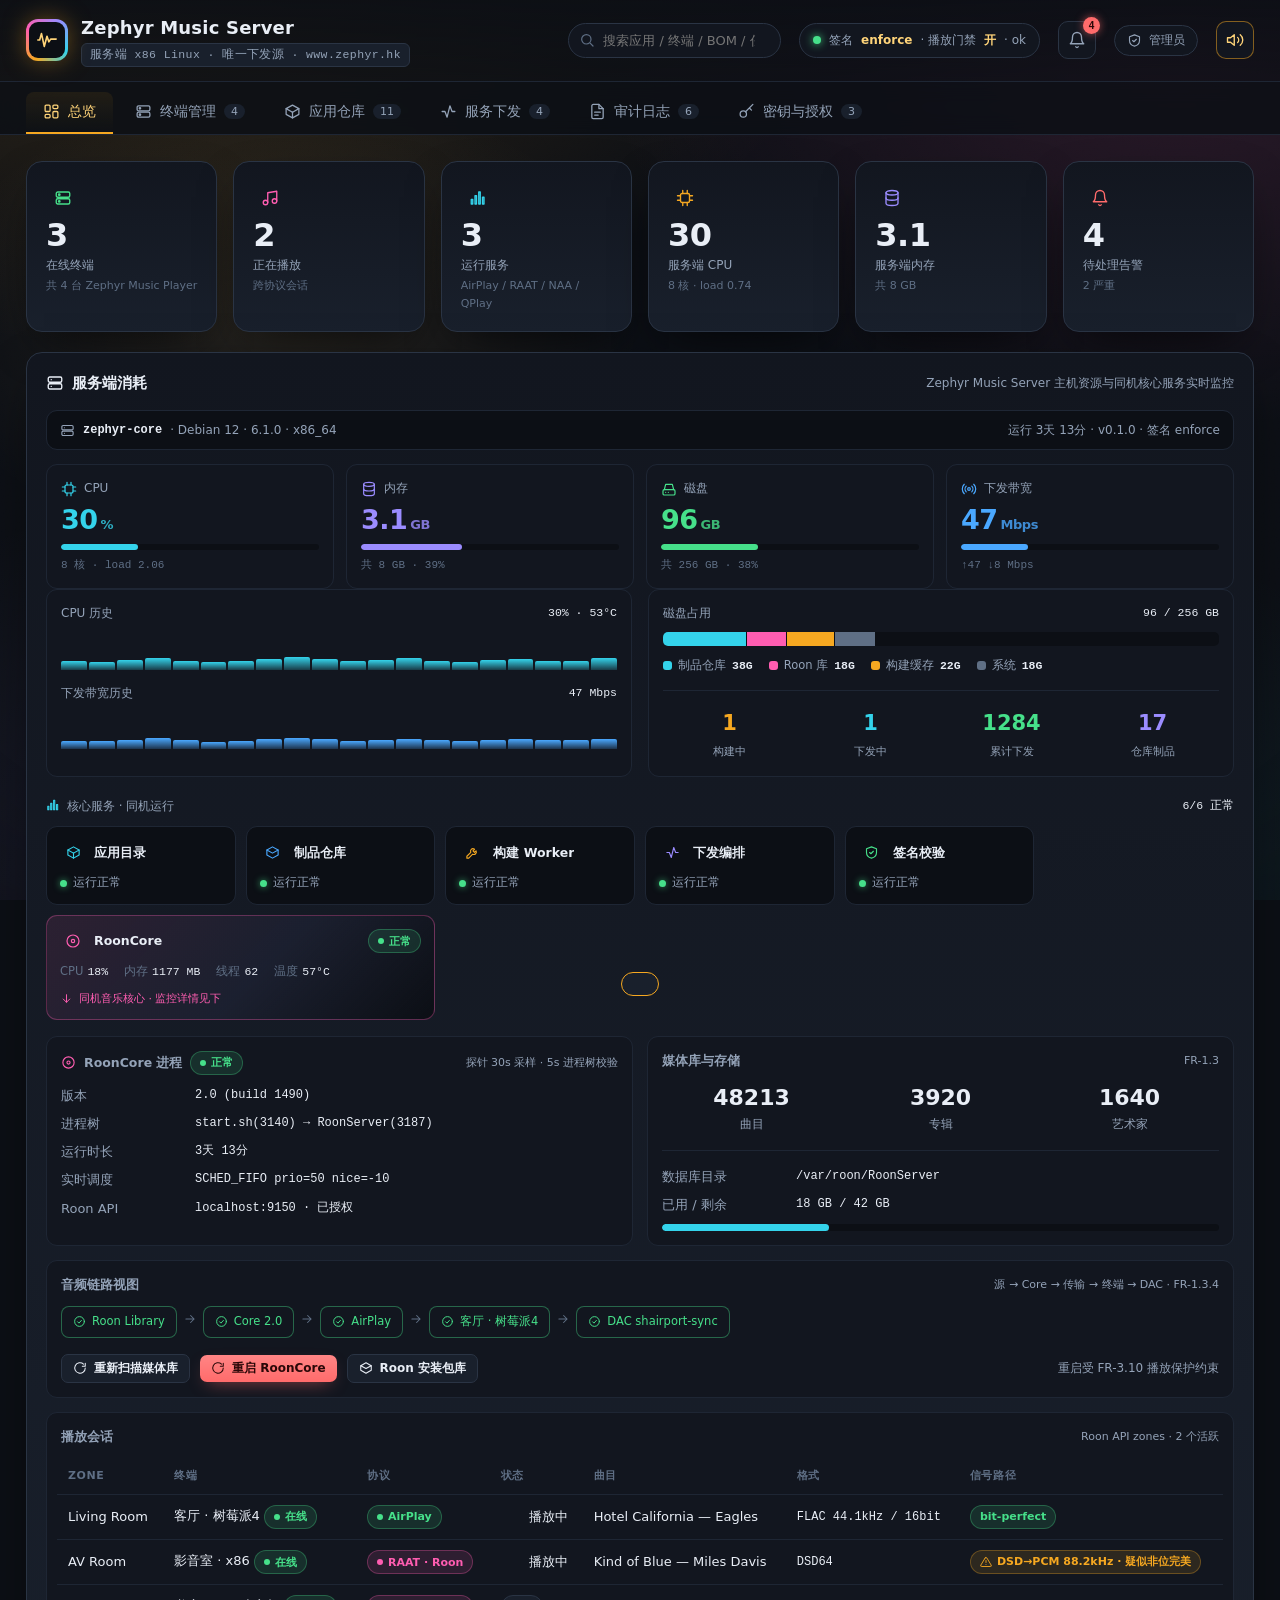
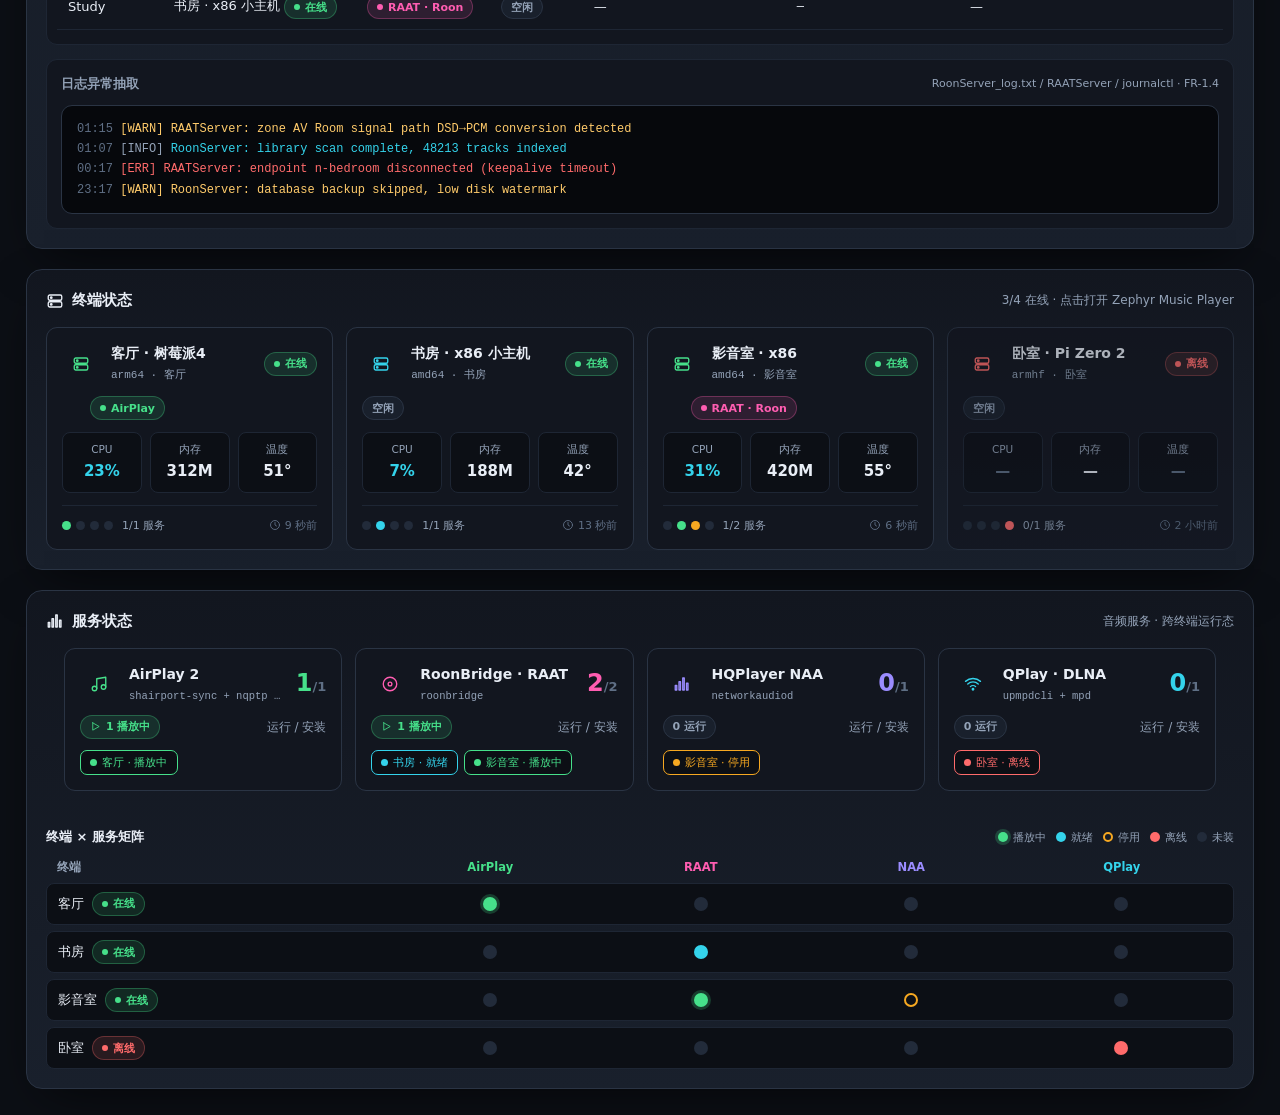
==== prototype/index.html @ 1b2f8d3a "Zephyr Music Server 0.2.0: single-source delivery platform for Hi-Fi fleets Pure-Go server (embedded" ====
<!DOCTYPE html>
<html lang="zh-CN">
<head>
<meta charset="utf-8">
<meta name="viewport" content="width=device-width, initial-scale=1">
<title>Zephyr Music Server · 家庭音乐服务器管控平台</title>
<style>
/* ============================ design system ============================ */
:root{
  --ink-900:#080a0e; --ink-800:#0c0f15; --ink-700:#12161f; --ink-600:#19202c;
  --ink-500:#222b3a; --line:#2a3444; --line-soft:#1e2634;
  --text:#e9eef6; --muted:#94a3b8; --faint:#5f6f85;
  --amber:#f6a821; --amber-soft:#ffcb6b; --gold:#ffd479;
  --cyan:#34d3eb; --blue:#4aa8ff; --green:#46e08a; --magenta:#ff5db1;
  --violet:#9b8cff; --red:#ff6b6b;
  --proto-raat:#ff5db1; --proto-naa:#9b8cff; --proto-airplay:#46e08a; --proto-qplay:#34d3eb;
  --ok:var(--green); --warn:var(--amber); --err:var(--red); --info:var(--cyan);
  --r-sm:7px; --r:11px; --r-lg:16px;
  --shadow:0 18px 50px -18px rgba(0,0,0,.7);
  --mono:"Cascadia Code","JetBrains Mono",Consolas,"SF Mono",monospace;
  --sans:"Segoe UI Variable","Segoe UI","Microsoft YaHei",system-ui,-apple-system,sans-serif;
}
*{box-sizing:border-box}
html,body{height:100%}
body{
  margin:0;background:var(--ink-800);color:var(--text);
  font-family:var(--sans);font-size:14px;line-height:1.55;
  -webkit-font-smoothing:antialiased;overflow-x:hidden;
}
/* ---- layered animated background ---- */
.bg{position:fixed;inset:0;z-index:-2;background:
  radial-gradient(1200px 700px at 12% -8%, rgba(246,168,33,.16), transparent 60%),
  radial-gradient(1000px 680px at 92% 4%, rgba(255,93,177,.13), transparent 58%),
  radial-gradient(1100px 800px at 70% 108%, rgba(52,211,235,.12), transparent 60%),
  radial-gradient(900px 700px at 20% 100%, rgba(155,140,255,.10), transparent 60%),
  var(--ink-800);}
.bg::after{content:"";position:absolute;inset:-20%;
  background:radial-gradient(600px 400px at 30% 40%, rgba(255,203,107,.10), transparent 60%);
  animation:drift 26s ease-in-out infinite alternate;}
@keyframes drift{0%{transform:translate3d(-4%,-2%,0) scale(1)}100%{transform:translate3d(6%,4%,0) scale(1.15)}}
.grain{position:fixed;inset:0;z-index:-1;pointer-events:none;opacity:.05;mix-blend-mode:overlay;
  background-image:url("data:image/svg+xml,%3Csvg xmlns='http://www.w3.org/2000/svg' width='140' height='140'%3E%3Cfilter id='n'%3E%3CfeTurbulence type='fractalNoise' baseFrequency='.85' numOctaves='2'/%3E%3C/filter%3E%3Crect width='100%25' height='100%25' filter='url(%23n)'/%3E%3C/svg%3E");}
.vignette{position:fixed;inset:0;z-index:-1;pointer-events:none;
  background:radial-gradient(120% 120% at 50% 40%, transparent 55%, rgba(0,0,0,.45));}

/* ---- scrollbars ---- */
*{scrollbar-width:thin;scrollbar-color:var(--ink-500) transparent}
::-webkit-scrollbar{width:10px;height:10px}
::-webkit-scrollbar-track{background:var(--ink-700)}
::-webkit-scrollbar-thumb{background:var(--ink-500);border-radius:8px;border:2px solid var(--ink-700)}
::-webkit-scrollbar-thumb:hover{background:var(--amber)}

/* ---- top bar ---- */
.topbar{position:sticky;top:0;z-index:30;display:flex;align-items:center;gap:18px;
  padding:14px 26px;background:linear-gradient(180deg,rgba(12,15,21,.92),rgba(12,15,21,.72));
  backdrop-filter:blur(14px);border-bottom:1px solid var(--line-soft);}
.brand{display:flex;align-items:center;gap:13px;min-width:0}
.mark{width:42px;height:42px;border-radius:12px;flex-shrink:0;display:grid;place-items:center;
  background:conic-gradient(from 210deg,var(--amber),var(--magenta),var(--violet),var(--cyan),var(--amber));
  box-shadow:0 0 26px -4px rgba(246,168,33,.55);position:relative}
.mark::before{content:"";position:absolute;inset:3px;border-radius:9px;background:var(--ink-800)}
.mark svg{position:relative;width:22px;height:22px;color:var(--gold)}
.brand h1{margin:0;font-size:18px;font-weight:700;letter-spacing:.2px;white-space:nowrap}
.brand .tag{margin:1px 0 0;font-size:11.5px;color:var(--muted);letter-spacing:.4px;white-space:nowrap}
.spectrum{display:flex;align-items:flex-end;gap:2.5px;height:30px;margin-left:4px}
.spectrum i{width:3px;border-radius:2px;background:linear-gradient(180deg,var(--gold),var(--amber));
  animation:eq 1.1s ease-in-out infinite;opacity:.85}
@keyframes eq{0%,100%{height:22%}50%{height:100%}}
.top-search{flex:1;max-width:420px;position:relative;margin-left:auto}
.top-search svg{position:absolute;left:11px;top:50%;transform:translateY(-50%);width:16px;height:16px;color:var(--faint)}
.top-search input{width:100%;padding:9px 12px 9px 34px;background:var(--ink-700);border:1px solid var(--line);
  border-radius:20px;color:var(--text);font-size:13px}
.top-search input:focus{outline:none;border-color:var(--amber);box-shadow:0 0 0 3px rgba(246,168,33,.12)}
.health{display:flex;align-items:center;gap:8px;font-size:12px;color:var(--muted);
  background:var(--ink-700);border:1px solid var(--line);padding:7px 13px;border-radius:20px;white-space:nowrap}
.health .dot{width:8px;height:8px;border-radius:50%;background:var(--green);box-shadow:0 0 9px var(--green);animation:pulse 2s infinite}
@keyframes pulse{0%,100%{opacity:1}50%{opacity:.35}}
.health b{color:var(--gold);font-weight:600}
.icon-btn{width:38px;height:38px;border-radius:10px;display:grid;place-items:center;cursor:pointer;
  background:var(--ink-700);border:1px solid var(--line);color:var(--muted);transition:.15s}
.icon-btn:hover{color:var(--gold);border-color:var(--amber);transform:translateY(-1px)}
.icon-btn svg{width:18px;height:18px}
.icon-btn.on{color:var(--gold);border-color:rgba(246,168,33,.5)}

/* ---- nav ---- */
.nav{position:sticky;top:71px;z-index:20;display:flex;gap:5px;padding:10px 26px 0;
  background:rgba(12,15,21,.82);backdrop-filter:blur(10px);border-bottom:1px solid var(--line-soft);overflow-x:auto}
.nav button{display:flex;align-items:center;gap:8px;background:none;border:none;color:var(--muted);
  padding:11px 17px;font-size:13.5px;font-family:inherit;cursor:pointer;border-bottom:2px solid transparent;
  white-space:nowrap;transition:.15s;border-radius:8px 8px 0 0}
.nav button svg{width:17px;height:17px}
.nav button:hover{color:var(--text);background:rgba(255,255,255,.03)}
.nav button.active{color:var(--gold);border-bottom-color:var(--amber);background:linear-gradient(180deg,rgba(246,168,33,.08),transparent)}
.nav .count{font-size:11px;background:var(--ink-600);color:var(--muted);padding:1px 7px;border-radius:10px}
.nav button.active .count{background:rgba(246,168,33,.18);color:var(--gold)}

/* ---- layout ---- */
.view{padding:26px;max-width:1280px;margin:0 auto}
.grid{display:grid;gap:16px}
.stats{grid-template-columns:repeat(auto-fit,minmax(165px,1fr));margin-bottom:20px}
.cols-2{grid-template-columns:1fr 1fr}
.cols-3{grid-template-columns:repeat(3,1fr)}
@media(max-width:900px){.cols-2,.cols-3{grid-template-columns:1fr}}
.card{background:linear-gradient(180deg,var(--ink-700),var(--ink-600));border:1px solid var(--line);
  border-radius:var(--r-lg);padding:19px;box-shadow:var(--shadow);position:relative;overflow:hidden}
.card.enter{animation:rise .5s cubic-bezier(.2,.7,.2,1) both;animation-delay:calc(var(--i,0)*55ms)}
@keyframes rise{from{opacity:0;transform:translateY(14px)}to{opacity:1;transform:none}}
.stat{display:flex;flex-direction:column;gap:3px}
.stat .top{display:flex;align-items:center;justify-content:space-between}
.stat .ic{width:34px;height:34px;border-radius:10px;display:grid;place-items:center}
.stat .ic svg{width:18px;height:18px}
.stat .num{font-size:32px;font-weight:800;line-height:1.1;letter-spacing:-.5px;font-variant-numeric:tabular-nums}
.stat .lbl{color:var(--muted);font-size:12px}
.stat .delta{font-size:11px;color:var(--faint)}
.panel-title{display:flex;align-items:center;justify-content:space-between;gap:10px;margin:0 0 15px;font-size:15px;font-weight:650}
.panel-title .hint{font-size:12px;color:var(--muted);font-weight:400}
.section{margin-bottom:20px}
.ov-group{margin-top:6px;padding-top:22px;border-top:1px solid var(--line-soft);position:relative}
.ov-group::before{content:"";position:absolute;top:-1px;left:0;width:132px;height:2px;background:linear-gradient(90deg,var(--magenta),var(--violet));border-radius:2px}
.ov-group.enter{animation:rise .5s cubic-bezier(.2,.7,.2,1) both;animation-delay:calc(var(--i,0)*55ms)}
.ov-group>.panel-title{font-size:16px;margin-bottom:16px}
.ov-group>.panel-title svg{color:var(--magenta)}
/* ---- 服务端消耗 · 主机资源 + 同机核心服务监控（单一整体） ---- */
.srv-core-card #roon-panel{margin-top:16px}
.srv-core-card #roon-panel .card{background:var(--ink-700);border:1px solid var(--line-soft);box-shadow:none;border-radius:var(--r);padding:14px}
.srv-core-card #roon-panel .grid.cols-2{gap:14px}
.srv-core-card #roon-panel .grid.cols-2.section,.srv-core-card #roon-panel .card.section{margin-bottom:14px}
.srv-core-card #roon-panel .grid.cols-2 .card{margin-bottom:0}
.srv-core-card #roon-panel .panel-title{font-size:12.5px;font-weight:600;color:var(--muted);margin-bottom:11px}
.srv-core-card #roon-panel .panel-title svg{color:var(--magenta)}
.srv-core-card #roon-panel .panel-title .hint{font-size:11px}
.srv-core-card #roon-panel.focus-flash{animation:roonFlash 1.2s ease}
@keyframes roonFlash{0%{box-shadow:0 0 0 0 rgba(255,93,177,0)}22%{box-shadow:0 0 0 3px rgba(255,93,177,.4)}100%{box-shadow:0 0 0 0 rgba(255,93,177,0)}}
.srv-core{margin-top:16px}
.srv-core>.srv-box-head{margin-bottom:11px}
.srv-core>.srv-box-head svg{color:var(--cyan);vertical-align:-2px;margin-right:3px}
.core-svcs{display:grid;grid-template-columns:repeat(6,1fr);gap:10px}
.core-svc{display:flex;flex-direction:column;gap:9px;padding:12px 13px;background:var(--ink-800);border:1px solid var(--line-soft);border-radius:var(--r);transition:border-color .18s,transform .18s,box-shadow .18s;min-width:0}
.core-svc:hover{border-color:var(--line);transform:translateY(-2px)}
.core-svc .cs-top{display:flex;align-items:center;gap:8px;min-width:0}
.core-svc .cs-ic{width:26px;height:26px;border-radius:7px;display:grid;place-items:center;flex-shrink:0}
.core-svc .cs-name{font-size:12.5px;font-weight:600;color:var(--text);white-space:nowrap;overflow:hidden;text-overflow:ellipsis}
.core-svc .cs-state{display:flex;align-items:center;gap:6px;font-size:11.5px;color:var(--muted)}
.cs-dot{width:7px;height:7px;border-radius:50%;flex-shrink:0}
.cs-dot.ok{background:var(--green);box-shadow:0 0 7px rgba(70,224,138,.7)}
.cs-dot.bad{background:var(--red);box-shadow:0 0 7px rgba(255,107,107,.7)}
.core-svc.roon{grid-column:span 2;cursor:pointer;border-color:rgba(255,93,177,.32);background:linear-gradient(135deg,rgba(255,93,177,.1),rgba(155,140,255,.05) 55%,var(--ink-800))}
.core-svc.roon:hover{border-color:var(--magenta);box-shadow:0 6px 22px rgba(255,93,177,.18);transform:translateY(-2px)}
.core-svc.roon:focus-visible{outline:2px solid var(--magenta);outline-offset:2px}
.core-svc.roon .cs-top .badge{margin-left:auto}
.core-svc.roon .cs-metrics{display:flex;flex-wrap:wrap;gap:5px 16px;font-family:var(--mono);font-size:11.5px;color:var(--text)}
.core-svc.roon .cs-metrics em{font-style:normal;color:var(--faint);font-family:var(--sans);margin-right:4px}
.core-svc .cs-sub{display:flex;align-items:center;gap:6px;font-size:11px;color:var(--magenta)}
.core-svc .cs-sub svg{flex-shrink:0}
@media(max-width:1100px){.core-svcs{grid-template-columns:repeat(3,1fr)}.core-svc.roon{grid-column:span 3}}
@media(max-width:560px){.core-svcs{grid-template-columns:repeat(2,1fr)}.core-svc.roon{grid-column:span 2}}

/* ---- tables ---- */
.table-scroll{overflow-x:auto;margin:0 -4px}
table{width:100%;border-collapse:collapse;font-size:13px}
th,td{text-align:left;padding:10px 11px;border-bottom:1px solid var(--line-soft);white-space:nowrap}
th{color:var(--faint);font-weight:600;font-size:11px;text-transform:uppercase;letter-spacing:.05em;user-select:none}
th.sortable{cursor:pointer}
th.sortable:hover{color:var(--gold)}
th .arrow{opacity:.5;font-size:10px}
tbody tr{transition:background .12s}
tbody tr:hover{background:rgba(255,255,255,.035)}
tr.clickable{cursor:pointer}
tr.sel{background:rgba(246,168,33,.08)}
td.mono,.mono{font-family:var(--mono);font-size:12px}
.empty{color:var(--faint);text-align:center;padding:34px 16px;font-size:13px}
.empty svg{width:34px;height:34px;opacity:.4;margin-bottom:8px}

/* ---- badges & chips ---- */
.badge{display:inline-flex;align-items:center;gap:5px;padding:2.5px 9px;border-radius:20px;font-size:11px;font-weight:650;border:1px solid transparent}
.badge .bd{width:6px;height:6px;border-radius:50%;background:currentColor}
.badge.ok{color:var(--ok);background:rgba(70,224,138,.12);border-color:rgba(70,224,138,.3)}
.badge.warn{color:var(--warn);background:rgba(246,168,33,.12);border-color:rgba(246,168,33,.3)}
.badge.err{color:var(--err);background:rgba(255,107,107,.12);border-color:rgba(255,107,107,.3)}
.badge.info{color:var(--info);background:rgba(52,211,235,.12);border-color:rgba(52,211,235,.3)}
.badge.muted{color:var(--muted);background:var(--ink-600);border-color:var(--line)}
.badge.violet{color:var(--violet);background:rgba(155,140,255,.12);border-color:rgba(155,140,255,.3)}
.badge.magenta{color:var(--magenta);background:rgba(255,93,177,.12);border-color:rgba(255,93,177,.3)}
.chip{display:inline-flex;align-items:center;gap:6px;padding:6px 13px;border-radius:20px;font-size:12.5px;cursor:pointer;
  background:var(--ink-700);border:1px solid var(--line);color:var(--muted);transition:.15s;font-family:inherit}
.chip:hover{color:var(--text);border-color:var(--faint)}
.chip.active{color:var(--gold);border-color:var(--amber);background:rgba(246,168,33,.1)}
.chip svg{width:14px;height:14px}

/* ---- buttons ---- */
.btn{display:inline-flex;align-items:center;gap:7px;background:linear-gradient(180deg,var(--amber-soft),var(--amber));
  color:#241a05;border:none;padding:9px 16px;border-radius:9px;font-size:13px;font-weight:650;font-family:inherit;
  cursor:pointer;transition:.15s;box-shadow:0 6px 18px -8px rgba(246,168,33,.7)}
.btn svg{width:16px;height:16px}
.btn:hover{filter:brightness(1.07);transform:translateY(-1px)}
.btn:active{transform:translateY(0)}
.btn:disabled{opacity:.45;cursor:not-allowed;transform:none;box-shadow:none}
.btn.ghost{background:var(--ink-600);border:1px solid var(--line);color:var(--text);box-shadow:none}
.btn.ghost:hover{border-color:var(--amber);color:var(--gold)}
.btn.danger{background:linear-gradient(180deg,#ff8585,var(--red));color:#2a0808;box-shadow:0 6px 18px -8px rgba(255,107,107,.7)}
.btn.ok{background:linear-gradient(180deg,#6ee7a8,var(--green));color:#04220f;box-shadow:0 6px 18px -8px rgba(70,224,138,.7)}
.btn.sm{padding:5px 11px;font-size:12px;border-radius:7px}
.btn.sm svg{width:14px;height:14px}

/* ---- forms ---- */
label.field{display:block;margin-bottom:13px}
label.field>span{display:block;color:var(--muted);font-size:12px;margin-bottom:5px}
input,select,textarea{width:100%;background:var(--ink-800);border:1px solid var(--line);color:var(--text);
  padding:9px 11px;border-radius:8px;font-size:13px;font-family:inherit;transition:.15s}
input:focus,select:focus,textarea:focus{outline:none;border-color:var(--amber);box-shadow:0 0 0 3px rgba(246,168,33,.12)}
textarea{resize:vertical;min-height:74px;font-family:var(--mono);font-size:12px}
input[type=file]{padding:7px;font-size:12px}
input[type=checkbox]{width:auto;accent-color:var(--amber)}
.row{display:flex;gap:12px}.row>*{flex:1;min-width:0}
.check{display:flex;align-items:center;gap:8px;color:var(--muted);font-size:13px;margin-bottom:12px;cursor:pointer}
.toolbar{display:flex;gap:10px;align-items:center;margin-bottom:16px;flex-wrap:wrap}
.spacer{flex:1}
.hint{color:var(--muted);font-size:12px}

/* ---- drawer ---- */
.drawer-backdrop{position:fixed;inset:0;background:rgba(4,6,10,.6);backdrop-filter:blur(3px);z-index:60;opacity:0;animation:fade .2s forwards}
@keyframes fade{to{opacity:1}}
.drawer{position:fixed;top:0;right:0;height:100%;width:min(460px,100vw);z-index:61;
  background:linear-gradient(180deg,var(--ink-700),var(--ink-800));border-left:1px solid var(--line);
  box-shadow:-30px 0 60px -30px rgba(0,0,0,.8);transform:translateX(100%);animation:slidein .28s cubic-bezier(.2,.7,.2,1) forwards;
  display:flex;flex-direction:column}
.drawer.wide{width:min(560px,100vw)}
@keyframes slidein{to{transform:none}}
.drawer-head{display:flex;align-items:center;gap:12px;padding:18px 20px;border-bottom:1px solid var(--line-soft)}
.drawer-head h3{margin:0;font-size:16px;flex:1;min-width:0;overflow:hidden;text-overflow:ellipsis}
.drawer-body{padding:20px;overflow-y:auto;flex:1}
.drawer-foot{padding:14px 20px;border-top:1px solid var(--line-soft);display:flex;gap:10px;justify-content:flex-end}

/* ---- modal ---- */
.modal-backdrop{position:fixed;inset:0;background:rgba(4,6,10,.66);backdrop-filter:blur(4px);z-index:70;
  display:flex;align-items:center;justify-content:center;padding:20px;opacity:0;animation:fade .18s forwards}
.modal{background:linear-gradient(180deg,var(--ink-700),var(--ink-600));border:1px solid var(--line);
  border-radius:var(--r-lg);padding:23px;width:100%;max-width:580px;max-height:90vh;overflow-y:auto;
  box-shadow:var(--shadow);transform:scale(.94) translateY(8px);animation:pop .22s cubic-bezier(.2,.7,.2,1) forwards}
.modal.wide{max-width:860px}
@keyframes pop{to{transform:none}}
.modal h3{margin:0 0 17px;font-size:17px;display:flex;align-items:center;gap:9px}
.modal h3 svg{width:20px;height:20px;color:var(--gold)}
.modal-actions{display:flex;justify-content:flex-end;gap:10px;margin-top:20px}

/* ---- toast ---- */
.toasts{position:fixed;bottom:24px;left:50%;transform:translateX(-50%);z-index:100;display:flex;flex-direction:column;gap:9px;align-items:center}
.toast{display:flex;align-items:center;gap:11px;background:var(--ink-600);border:1px solid var(--line);
  color:var(--text);padding:12px 17px;border-radius:11px;font-size:13px;box-shadow:var(--shadow);
  animation:toastin .25s cubic-bezier(.2,.7,.2,1);max-width:90vw}
@keyframes toastin{from{opacity:0;transform:translateY(16px)}to{opacity:1;transform:none}}
.toast.out{animation:toastout .2s forwards}
@keyframes toastout{to{opacity:0;transform:translateY(10px)}}
.toast svg{width:18px;height:18px;flex-shrink:0}
.toast.ok{border-color:rgba(70,224,138,.5)}.toast.ok svg{color:var(--ok)}
.toast.err{border-color:rgba(255,107,107,.5)}.toast.err svg{color:var(--err)}
.toast.info svg{color:var(--info)}
.toast .undo{margin-left:6px;background:rgba(246,168,33,.16);color:var(--gold);border:1px solid rgba(246,168,33,.4);
  padding:4px 12px;border-radius:7px;font-size:12px;font-weight:650;cursor:pointer;font-family:inherit}
.toast .undo:hover{background:rgba(246,168,33,.28)}

/* ---- bulk bar ---- */
.bulkbar{position:fixed;bottom:24px;left:50%;transform:translateX(-50%) translateY(120px);z-index:55;
  display:flex;align-items:center;gap:14px;background:var(--ink-600);border:1px solid var(--amber);
  padding:11px 18px;border-radius:13px;box-shadow:var(--shadow);transition:transform .25s cubic-bezier(.2,.7,.2,1)}
.bulkbar.show{transform:translateX(-50%) translateY(0)}
.bulkbar .n{font-weight:700;color:var(--gold)}

/* ---- kv / report / timeline ---- */
.kv{display:grid;grid-template-columns:120px 1fr;gap:8px 14px;font-size:13px}
.kv .k{color:var(--muted)}
.kv .v{font-family:var(--mono);font-size:12px;word-break:break-all}
.report .line{display:flex;gap:8px;align-items:flex-start;padding:8px 11px;border-radius:8px;margin-bottom:7px;font-size:12.5px;font-family:var(--mono)}
.report .line svg{width:15px;height:15px;flex-shrink:0;margin-top:1px}
.report .line.err{background:rgba(255,107,107,.1);color:var(--err)}
.report .line.warn{background:rgba(246,168,33,.1);color:var(--warn)}
.report .line.ok{background:rgba(70,224,138,.1);color:var(--ok)}
.timeline{list-style:none;margin:0;padding:0}
.timeline li{display:flex;align-items:center;gap:12px;padding:9px 0;border-bottom:1px solid var(--line-soft)}
.timeline .dot{width:11px;height:11px;border-radius:50%;flex-shrink:0;position:relative}
.dot.pending{background:var(--ink-500)}
.dot.running{background:var(--cyan);box-shadow:0 0 10px var(--cyan);animation:pulse 1.3s infinite}
.dot.ok{background:var(--ok)}
.dot.failed{background:var(--err)}
.dot.skipped{background:var(--faint)}
.timeline .pname{flex:1;font-family:var(--mono);font-size:12px}
.timeline .pdetail{color:var(--faint);font-size:11px;max-width:40%;overflow:hidden;text-overflow:ellipsis}

/* ---- charts ---- */
.donut-wrap{display:flex;align-items:center;gap:22px;flex-wrap:wrap}
.donut{width:150px;height:150px;border-radius:50%;position:relative;flex-shrink:0;
  -webkit-mask:radial-gradient(circle 52px at 50% 50%,transparent 98%,#000 100%);
  mask:radial-gradient(circle 52px at 50% 50%,transparent 98%,#000 100%)}
.donut .center{position:absolute;inset:0;display:grid;place-items:center;text-align:center}
.donut .center b{font-size:26px;font-weight:800}
.donut .center span{font-size:11px;color:var(--muted)}
.legend{display:flex;flex-direction:column;gap:9px;font-size:12.5px}
.legend .li{display:flex;align-items:center;gap:9px}
.legend .sw{width:11px;height:11px;border-radius:3px}
.legend .lv{margin-left:auto;font-family:var(--mono);color:var(--muted)}
.bars{display:flex;flex-direction:column;gap:12px}
.bar-row{display:grid;grid-template-columns:70px 1fr 34px;align-items:center;gap:11px;font-size:12.5px}
.bar-track{height:9px;background:var(--ink-800);border-radius:6px;overflow:hidden}
.bar-fill{height:100%;border-radius:6px;transition:width .8s cubic-bezier(.2,.7,.2,1)}
.bar-row .bn{font-family:var(--mono);color:var(--muted);text-align:right}

/* ---- terminal preview (snake-oil local UI) ---- */
.term{background:radial-gradient(900px 500px at 80% -10%,rgba(52,211,235,.1),transparent 60%),var(--ink-800);
  border:1px solid var(--line);border-radius:var(--r-lg);overflow:hidden}
.term-head{display:flex;align-items:center;gap:13px;padding:16px 18px;border-bottom:1px solid var(--line-soft);
  background:linear-gradient(180deg,var(--ink-700),transparent)}
.term-head .ti{width:40px;height:40px;border-radius:11px;display:grid;place-items:center;background:rgba(52,211,235,.14);color:var(--cyan)}
.term-head .ti svg{width:21px;height:21px}
.term-head h4{margin:0;font-size:15px}
.term-head .ts{font-size:11.5px;color:var(--muted)}
.term-power{margin-left:auto;display:flex;gap:8px}
.gauges{display:grid;grid-template-columns:repeat(3,1fr);gap:12px;padding:16px 18px}
.gauge{background:var(--ink-700);border:1px solid var(--line-soft);border-radius:var(--r);padding:13px;text-align:center}
.gauge .gv{font-size:24px;font-weight:800;font-variant-numeric:tabular-nums}
.gauge .gl{font-size:11px;color:var(--muted);margin-top:2px}
.gauge .gbar{height:5px;background:var(--ink-800);border-radius:4px;margin-top:9px;overflow:hidden}
.gauge .gbar i{display:block;height:100%;border-radius:4px;transition:width .6s}
.svc-grid{display:grid;grid-template-columns:1fr 1fr;gap:12px;padding:0 18px 18px}
@media(max-width:640px){.svc-grid{grid-template-columns:1fr}.gauges{grid-template-columns:1fr}}
.svc{background:var(--ink-700);border:1px solid var(--line-soft);border-radius:var(--r);padding:14px;transition:.15s}
.svc:hover{border-color:var(--line)}
.svc .sh{display:flex;align-items:center;gap:10px;margin-bottom:9px}
.svc .si{width:34px;height:34px;border-radius:9px;display:grid;place-items:center;flex-shrink:0}
.svc .si svg{width:18px;height:18px}
.svc .sn{font-weight:650;font-size:13.5px}
.svc .sp{font-size:11px;color:var(--muted)}
.svc .sd{font-size:11.5px;color:var(--faint);margin-bottom:11px;min-height:32px}
.svc .sa{display:flex;gap:7px;flex-wrap:wrap}
.switch{position:relative;width:42px;height:23px;border-radius:20px;background:var(--ink-500);cursor:pointer;transition:.2s;flex-shrink:0;border:1px solid var(--line)}
.switch::after{content:"";position:absolute;top:2px;left:2px;width:17px;height:17px;border-radius:50%;background:var(--muted);transition:.2s}
.switch.on{background:rgba(70,224,138,.3);border-color:var(--ok)}
.switch.on::after{left:21px;background:var(--ok)}

/* ---- misc ---- */
.token-box{background:var(--ink-800);border:1px dashed var(--amber);border-radius:var(--r);padding:15px;margin-top:13px}
.token-box code{font-family:var(--mono);font-size:13px;color:var(--gold);word-break:break-all}
.app-card{cursor:pointer;transition:.16s}
.app-card:hover{transform:translateY(-3px);border-color:rgba(246,168,33,.45)}
.app-card .ac-top{display:flex;align-items:center;gap:11px;margin-bottom:12px}
.app-card .ac-ic{width:40px;height:40px;border-radius:11px;display:grid;place-items:center;flex-shrink:0}
.app-card .ac-ic svg{width:21px;height:21px}
.app-card h4{margin:0;font-size:14.5px}
.app-card .ac-sub{font-size:11.5px;color:var(--muted)}
.drag-item{display:flex;align-items:center;gap:10px;background:var(--ink-800);border:1px solid var(--line);
  border-radius:8px;padding:9px 12px;margin-bottom:8px;cursor:grab}
.drag-item.dragging{opacity:.4}
.drag-item.over{border-color:var(--amber);box-shadow:0 0 0 2px rgba(246,168,33,.2)}
.drag-item .grip{color:var(--faint);cursor:grab}
.drag-item .grip svg{width:16px;height:16px}
.nowplaying{display:flex;align-items:center;gap:10px}
.eq{display:flex;align-items:flex-end;gap:2px;height:18px}
.eq i{width:3px;background:var(--green);border-radius:2px;animation:eq .9s ease-in-out infinite}
a.link{color:var(--cyan);cursor:pointer;text-decoration:none}
a.link:hover{text-decoration:underline}
.divider{height:1px;background:var(--line-soft);margin:16px 0}
/* ---- role pill / alert bell / banners ---- */
.role-pill{display:flex;align-items:center;gap:7px;background:var(--ink-700);border:1px solid var(--line);
  padding:6px 12px;border-radius:20px;font-size:12px;cursor:pointer;color:var(--muted);transition:.15s;white-space:nowrap}
.role-pill:hover{border-color:var(--amber);color:var(--gold)}
.role-pill svg{width:15px;height:15px}
.role-pill.readonly{color:var(--cyan);border-color:rgba(52,211,235,.4)}
.bell{position:relative}
.bell .bdg{position:absolute;top:-5px;right:-5px;min-width:17px;height:17px;padding:0 4px;border-radius:9px;
  background:var(--red);color:#2a0808;font-size:10px;font-weight:800;display:grid;place-items:center;box-shadow:0 0 8px rgba(255,107,107,.6)}
.banner{display:flex;align-items:center;gap:11px;padding:11px 16px;border-radius:var(--r);font-size:12.5px;margin-bottom:16px;border:1px solid}
.banner svg{width:18px;height:18px;flex-shrink:0}
.banner.info{background:rgba(52,211,235,.08);border-color:rgba(52,211,235,.3);color:var(--cyan)}
.banner.warn{background:rgba(246,168,33,.08);border-color:rgba(246,168,33,.3);color:var(--amber-soft)}
.banner.err{background:rgba(255,107,107,.08);border-color:rgba(255,107,107,.3);color:var(--red)}
.banner b{color:var(--text)}
.banner .spacer{flex:1}

/* ---- log viewer ---- */
.logview{background:#06080c;border:1px solid var(--line);border-radius:var(--r);font-family:var(--mono);
  font-size:12px;line-height:1.7;padding:13px 15px;max-height:340px;overflow-y:auto;white-space:pre-wrap;word-break:break-word}
.logview .ln{display:block}
.logview .t{color:var(--faint)}
.logview .ok{color:var(--green)}.logview .warn{color:var(--amber-soft)}.logview .err{color:var(--red)}
.logview .info{color:var(--cyan)}.logview .dim{color:var(--muted)}.logview .hi{color:var(--gold)}
.logview .cursor{display:inline-block;width:8px;height:13px;background:var(--green);animation:pulse 1s infinite;vertical-align:text-bottom}

/* ---- segmented / stepper / meter ---- */
.seg{display:inline-flex;background:var(--ink-800);border:1px solid var(--line);border-radius:9px;padding:3px;gap:2px}
.seg button{background:none;border:none;color:var(--muted);padding:6px 13px;border-radius:6px;font-size:12.5px;font-family:inherit;cursor:pointer;transition:.15s}
.seg button.active{background:rgba(246,168,33,.16);color:var(--gold)}
.stepper{display:inline-flex;align-items:center;border:1px solid var(--line);border-radius:8px;overflow:hidden}
.stepper button{width:30px;height:32px;background:var(--ink-700);border:none;color:var(--gold);font-size:16px;cursor:pointer}
.stepper button:hover{background:var(--ink-600)}
.stepper input{width:46px;text-align:center;border:none;border-radius:0;border-left:1px solid var(--line);border-right:1px solid var(--line)}
.meter{height:7px;background:var(--ink-800);border-radius:5px;overflow:hidden}
.meter i{display:block;height:100%;border-radius:5px;transition:width .6s cubic-bezier(.2,.7,.2,1)}
.spark{display:flex;align-items:flex-end;gap:2px;height:38px}
.spark i{flex:1;background:linear-gradient(180deg,var(--magenta),rgba(255,93,177,.25));border-radius:2px 2px 0 0;min-height:2px;transition:height .5s}

/* ---- generic rows ---- */
.lrow{display:flex;align-items:center;gap:12px;padding:11px 13px;border:1px solid var(--line-soft);border-radius:var(--r);margin-bottom:9px;background:var(--ink-700);transition:.15s}
.lrow:hover{border-color:var(--line)}
.lrow .li{width:34px;height:34px;border-radius:9px;display:grid;place-items:center;flex-shrink:0}
.lrow .li svg{width:18px;height:18px}
.lrow .lb{flex:1;min-width:0}
.lrow .lt{font-weight:650;font-size:13px;display:flex;align-items:center;gap:8px;flex-wrap:wrap}
.lrow .ls{font-size:11.5px;color:var(--muted);margin-top:2px}
.lrow .lr{display:flex;align-items:center;gap:8px;flex-shrink:0}
.diag .lrow{border-left:3px solid var(--line)}
.diag .lrow.pass{border-left-color:var(--green)}
.diag .lrow.fail{border-left-color:var(--red)}
.diag .lrow.warn{border-left-color:var(--amber)}
.diag .lat{font-family:var(--mono);font-size:12px;color:var(--muted);min-width:62px;text-align:right}
.fix{font-size:11.5px;color:var(--amber-soft);margin-top:5px;display:flex;gap:6px;align-items:flex-start}
.fix svg{width:13px;height:13px;flex-shrink:0;margin-top:2px}

/* ---- alert / audit ---- */
.sev{width:9px;height:9px;border-radius:50%;flex-shrink:0}
.sev.critical{background:var(--red);box-shadow:0 0 9px var(--red)}
.sev.warning{background:var(--amber);box-shadow:0 0 9px var(--amber)}
.sev.info{background:var(--cyan)}
.alert-row.acked{opacity:.55}
.audit-act{font-family:var(--mono);font-size:11.5px;padding:2px 8px;border-radius:6px;background:var(--ink-600);color:var(--gold);border:1px solid var(--line)}

/* ---- key card ---- */
.key-card .fp{font-family:var(--mono);font-size:12px;color:var(--gold);word-break:break-all;background:var(--ink-800);padding:9px 11px;border-radius:8px;border:1px solid var(--line-soft);margin:10px 0}
.dist-grid{display:flex;flex-wrap:wrap;gap:6px;margin-top:9px}
.dist{display:inline-flex;align-items:center;gap:5px;font-size:11px;padding:3px 9px;border-radius:14px;border:1px solid var(--line)}
.dist svg{width:12px;height:12px}
.dist.ok{color:var(--green);border-color:rgba(70,224,138,.3);background:rgba(70,224,138,.08)}
.dist.no{color:var(--faint)}

/* ---- license / authorization ---- */
.lic-card{position:relative;overflow:hidden;border:1px solid var(--line);background:linear-gradient(135deg,rgba(155,140,255,.12),rgba(52,211,235,.05) 45%,rgba(255,93,177,.09));padding:0}
.lic-card::before{content:"";position:absolute;inset:0;background:radial-gradient(620px 220px at 100% 0,rgba(255,212,121,.12),transparent 60%);pointer-events:none}
.lic-main{display:flex;gap:16px;align-items:center;padding:18px 20px;border-bottom:1px solid var(--line-soft);position:relative}
.lic-seal{width:60px;height:60px;border-radius:16px;display:grid;place-items:center;flex-shrink:0;border:1px solid}
.lic-seal.ok{color:var(--green);border-color:rgba(70,224,138,.4);background:rgba(70,224,138,.10);box-shadow:0 0 26px -6px rgba(70,224,138,.55)}
.lic-seal.warn{color:var(--amber);border-color:rgba(246,168,33,.4);background:rgba(246,168,33,.10)}
.lic-seal.err{color:var(--red);border-color:rgba(255,107,107,.4);background:rgba(255,107,107,.10)}
.lic-id{flex:1;min-width:0}
.lic-prod{font-size:17px;font-weight:650;display:flex;align-items:center;gap:9px;flex-wrap:wrap}
.lic-edition{font-size:11px;font-weight:600;letter-spacing:.06em;text-transform:uppercase;color:var(--gold);border:1px solid rgba(255,212,121,.35);background:rgba(255,212,121,.08);padding:2px 9px;border-radius:20px}
.lic-stat{display:flex;align-items:center;gap:10px;margin:6px 0 10px;flex-wrap:wrap}
.lic-key{display:flex;align-items:center;gap:10px;flex-wrap:wrap}
.lic-key .lk{font-family:var(--mono);font-size:15px;letter-spacing:.08em;color:var(--text);background:var(--ink-800);border:1px solid var(--line);padding:7px 13px;border-radius:9px}
.lic-body{display:grid;grid-template-columns:1fr 300px;gap:20px;padding:18px 20px;position:relative}
.lic-side{display:flex;flex-direction:column;gap:14px}
.lic-seats{background:var(--ink-800);border:1px solid var(--line-soft);border-radius:var(--r);padding:13px 14px}
.lic-seats-h{display:flex;justify-content:space-between;align-items:baseline;font-size:12.5px;color:var(--muted);margin-bottom:9px}
.lic-seats-h b{font-family:var(--mono);font-size:15px;color:var(--text)}
.lic-seats .meter{margin-bottom:8px}
.lic-hist{background:var(--ink-800);border:1px solid var(--line-soft);border-radius:var(--r);padding:12px 14px}
.lic-hist-h{display:flex;align-items:center;gap:6px;font-size:12px;color:var(--muted);margin-bottom:6px}
.lic-hist-row{display:grid;grid-template-columns:auto 1fr auto;gap:8px;align-items:baseline;font-size:11.5px;padding:6px 0;border-top:1px solid var(--line-soft)}
.lic-hist-row:first-of-type{border-top:0}
.lh-a{color:var(--cyan);font-weight:600}
.lh-d{color:var(--muted);word-break:break-word}
.lh-t{color:var(--faint);font-family:var(--mono);white-space:nowrap}
.lic-acts{padding:14px 20px;border-top:1px solid var(--line-soft);margin:0;position:relative}
.auth-ledger{display:flex;flex-direction:column;gap:8px}
.auth-row{display:flex;align-items:center;gap:12px;flex-wrap:wrap;padding:11px 13px;border:1px solid var(--line-soft);border-radius:var(--r);background:var(--ink-800);transition:border-color .2s,background .2s}
.auth-row.on{border-color:rgba(70,224,138,.28);background:rgba(70,224,138,.05)}
.auth-ic{width:34px;height:34px;border-radius:9px;display:grid;place-items:center;flex-shrink:0;border:1px solid var(--line)}
.auth-ic.online{color:var(--cyan);border-color:rgba(52,211,235,.3);background:rgba(52,211,235,.08)}
.auth-ic.offline{color:var(--faint)}
.auth-info{flex:1;min-width:160px}
.auth-name{font-size:13.5px;font-weight:600;display:flex;align-items:center;gap:8px;flex-wrap:wrap}
.auth-sub{font-size:11.5px;color:var(--muted);margin-top:2px}
.auth-acts{display:flex;gap:8px}
.btn:disabled{opacity:.45;cursor:not-allowed}
@media(max-width:900px){.lic-body{grid-template-columns:1fr}}

/* ---- rollout rings ---- */
.rings{display:flex;gap:12px;flex-wrap:wrap}
.ring{flex:1;min-width:180px;background:var(--ink-700);border:1px solid var(--line);border-radius:var(--r);padding:14px;position:relative}
.ring.active{border-color:var(--amber);box-shadow:0 0 0 2px rgba(246,168,33,.15)}
.ring.done{border-color:rgba(70,224,138,.4)}
.ring .rh{display:flex;align-items:center;justify-content:space-between;margin-bottom:9px}
.ring .rn{font-weight:700;font-size:13px}
.ring .rp{font-size:11px;color:var(--muted)}
.ring .nodes{display:flex;flex-wrap:wrap;gap:5px;margin-top:10px}
.ndot{width:24px;height:24px;border-radius:7px;display:grid;place-items:center;font-size:10px;font-weight:700;border:1px solid var(--line);background:var(--ink-800);color:var(--muted)}
.ndot.ok{background:rgba(70,224,138,.18);color:var(--green);border-color:rgba(70,224,138,.4)}
.ndot.run{background:rgba(52,211,235,.18);color:var(--cyan);border-color:rgba(52,211,235,.4);animation:pulse 1.3s infinite}
.ndot.fail{background:rgba(255,107,107,.18);color:var(--red);border-color:rgba(255,107,107,.4)}
.ndot.wait{background:rgba(246,168,33,.15);color:var(--amber);border-color:rgba(246,168,33,.4)}

/* ---- DAC viz / link path ---- */
.dac-viz{display:flex;align-items:center;gap:10px;flex-wrap:wrap;background:var(--ink-800);border:1px solid var(--line);border-radius:var(--r);padding:13px}
.dac-proc{display:flex;align-items:center;gap:8px;padding:7px 12px;border-radius:9px;border:1px solid var(--line);background:var(--ink-700);font-size:12px}
.dac-proc.holder{border-color:var(--green);background:rgba(70,224,138,.1);color:var(--green)}
.dac-proc svg{width:15px;height:15px}
.dac-chip{margin-left:auto;display:flex;align-items:center;gap:8px;padding:8px 14px;border-radius:9px;background:linear-gradient(180deg,var(--ink-600),var(--ink-700));border:1px solid var(--amber);color:var(--gold);font-weight:650;font-size:12.5px}
.linkpath{display:flex;align-items:center;gap:6px;flex-wrap:wrap;font-size:11.5px}
.linkpath .seg-node{display:flex;align-items:center;gap:6px;padding:6px 11px;border-radius:8px;background:var(--ink-700);border:1px solid var(--line)}
.linkpath .seg-node.bad{border-color:var(--red);color:var(--red)}
.linkpath .seg-node.good{border-color:rgba(70,224,138,.4);color:var(--green)}
.linkpath .arr{color:var(--faint)}
.tag-list{display:flex;flex-wrap:wrap;gap:6px}
.tag{font-size:11px;font-family:var(--mono);padding:2px 8px;border-radius:6px;background:var(--ink-600);border:1px solid var(--line);color:var(--muted)}
.matrix{display:grid;gap:6px}
.matrix .mrow{display:grid;grid-template-columns:120px repeat(4,1fr);gap:6px;align-items:center}
.matrix .mc{padding:7px;border-radius:7px;text-align:center;font-size:11px;border:1px solid var(--line-soft)}
.matrix .mc.ok{background:rgba(70,224,138,.12);color:var(--green)}
.matrix .mc.no{background:rgba(255,107,107,.12);color:var(--red)}
.matrix .mc.na{background:var(--ink-800);color:var(--faint)}
.matrix .mc.warn{background:rgba(246,168,33,.12);color:var(--amber)}
/* ===== 终端管理 · 单页节点列表 ===== */
.term-stats{display:flex;gap:10px;flex-wrap:wrap;margin-top:2px}
.term-stat{display:inline-flex;align-items:center;gap:10px;padding:9px 15px 9px 11px;border-radius:12px;background:rgba(8,10,14,.5);border:1px solid var(--line-soft)}
.term-stat .ts-ic{width:32px;height:32px;border-radius:9px;display:grid;place-items:center;flex-shrink:0}
.term-stat .ts-num{font-size:20px;font-weight:700;font-family:var(--mono);line-height:1}
.term-stat .ts-lbl{font-size:11px;color:var(--muted);margin-top:3px}
.row-acts{display:flex;gap:6px;flex-wrap:wrap}
.act-badge{display:inline-flex;align-items:center;justify-content:center;min-width:17px;height:17px;padding:0 4px;border-radius:9px;font-size:10px;font-weight:700;font-family:var(--mono);background:var(--amber);color:#1a1206;margin-left:5px;box-shadow:0 0 8px rgba(246,168,33,.5)}
.act-badge.rb{background:var(--violet);color:#0c0714;box-shadow:0 0 8px rgba(155,140,255,.5)}
.act-badge.rb svg{width:10px;height:10px}
.node-ops{display:flex;flex-direction:column;gap:9px}
.node-op{display:flex;align-items:center;gap:12px;width:100%;text-align:left;padding:11px 13px;border:1px solid var(--line);border-radius:12px;background:var(--ink-700);color:var(--text);cursor:pointer;font-family:inherit;transition:border-color .18s,background .18s,transform .18s,box-shadow .18s}
.node-op:hover{border-color:var(--cyan);background:var(--ink-600);transform:translateX(3px)}
.node-op:active{transform:translateX(1px)}
.node-op .no-ic{width:38px;height:38px;border-radius:10px;display:grid;place-items:center;flex-shrink:0}
.node-op .no-tx{flex:1;min-width:0}
.node-op .no-tt{font-size:13px;font-weight:600;color:var(--text);display:flex;align-items:center;gap:7px;line-height:1.3}
.node-op .no-tt .act-badge{margin-left:0}
.node-op .no-ds{display:block;font-size:11.5px;color:var(--muted);margin-top:3px;line-height:1.45}
.node-op .no-ar{color:var(--faint);flex-shrink:0;display:flex;transition:transform .18s,color .18s}
.node-op:hover .no-ar{color:var(--cyan);transform:translateX(3px)}
.node-op.primary{border-color:rgba(70,224,138,.4);background:rgba(70,224,138,.07)}
.node-op.primary:hover{border-color:var(--green);background:rgba(70,224,138,.12);box-shadow:0 0 22px -8px rgba(70,224,138,.5)}
.node-op.primary .no-ar,.node-op.primary:hover .no-ar{color:var(--green)}
/* ---- add-terminal wizard ---- */
.wiz-steps{display:flex;align-items:center;gap:0;margin:0 0 20px}
.wiz-step{display:flex;align-items:center;gap:9px;flex-shrink:0}
.wiz-step .wn{width:26px;height:26px;border-radius:50%;display:grid;place-items:center;font-size:12px;font-weight:700;font-family:var(--mono);background:var(--ink-800);border:1px solid var(--line);color:var(--faint);transition:.25s}
.wiz-step .wl{font-size:12.5px;color:var(--faint);transition:.25s;white-space:nowrap}
.wiz-step.active .wn{background:rgba(246,168,33,.16);border-color:var(--amber);color:var(--gold);box-shadow:0 0 14px -2px rgba(246,168,33,.55)}
.wiz-step.active .wl{color:var(--text);font-weight:600}
.wiz-step.done .wn{background:rgba(70,224,138,.16);border-color:var(--green);color:var(--green)}
.wiz-step.done .wl{color:var(--muted)}
.wiz-line{flex:1;height:1px;background:var(--line);margin:0 12px;min-width:16px}
.wiz-line.done{background:linear-gradient(90deg,var(--green),var(--line))}
@media(max-width:640px){.wiz-step{gap:7px}.wiz-step .wl{font-size:11.5px}.wiz-line{margin:0 6px;min-width:10px}}
.cmd-box{background:#06080c;border:1px solid var(--line);border-radius:var(--r);padding:13px 14px;font-family:var(--mono);font-size:11.5px;line-height:1.85;color:var(--muted);overflow-x:auto;white-space:pre;position:relative}
.cmd-box .fl{color:var(--cyan)}.cmd-box .tk{color:var(--gold)}.cmd-box .cm{color:var(--faint)}
.wait-box{display:flex;align-items:center;gap:12px;padding:14px 16px;border-radius:var(--r);background:rgba(52,211,235,.07);border:1px solid rgba(52,211,235,.28)}
.wait-dot{width:11px;height:11px;border-radius:50%;background:var(--cyan);flex-shrink:0;animation:pulse 1.3s infinite;box-shadow:0 0 12px var(--cyan)}
.wait-box.done{background:rgba(70,224,138,.08);border-color:rgba(70,224,138,.32)}
.wait-box.done .wait-dot{background:var(--green);animation:none;box-shadow:0 0 12px var(--green)}
.wait-box.expired{background:rgba(255,107,107,.07);border-color:rgba(255,107,107,.3)}
.wait-box.expired .wait-dot{background:var(--red);animation:none;box-shadow:none}
/* ---- node config ---- */
.cfg-sec{border:1px solid var(--line-soft);border-radius:var(--r);padding:15px 16px;margin-bottom:14px;background:var(--ink-800)}
.cfg-sec>.panel-title{font-size:13px;margin-bottom:13px}
.cfg-sec.danger{border-color:rgba(255,107,107,.3);background:rgba(255,107,107,.05)}
.cfg-row{display:flex;align-items:center;justify-content:space-between;gap:14px;padding:9px 0;border-bottom:1px solid var(--line-soft)}
.cfg-row:last-child{border-bottom:none;padding-bottom:0}
.cfg-row .cl{font-size:12.5px;color:var(--text)}
.cfg-row .cd{font-size:11.5px;color:var(--muted);margin-top:2px;line-height:1.5}
.seat-bar{height:6px;border-radius:4px;background:var(--ink-600);overflow:hidden;margin-top:8px}
.seat-bar i{display:block;height:100%;border-radius:4px;background:linear-gradient(90deg,var(--green),var(--cyan));transition:width .4s}
.seat-bar.full i{background:linear-gradient(90deg,var(--amber),var(--red))}
.drift-note{display:flex;align-items:center;gap:8px;font-size:11.5px;margin-top:9px;padding:8px 11px;border-radius:8px;background:rgba(246,168,33,.08);border:1px solid rgba(246,168,33,.25);color:var(--amber-soft)}
.drift-note.same{background:rgba(70,224,138,.07);border-color:rgba(70,224,138,.25);color:var(--green)}
.field-err{color:var(--red);font-size:11.5px;margin-top:4px;display:none}
.field-err.show{display:block}
input.invalid,select.invalid,textarea.invalid{border-color:var(--red);box-shadow:0 0 0 3px rgba(255,107,107,.12)}
/* ===== overview · server consumption ===== */
.srv-id{display:flex;align-items:center;gap:8px;flex-wrap:wrap;font-size:12px;color:var(--muted);padding:10px 13px;background:var(--ink-800);border:1px solid var(--line-soft);border-radius:var(--r);margin-bottom:14px}
.srv-id b{color:var(--text);font-family:var(--mono)}
.srv-id .spacer{flex:1}
.srv-metrics{display:grid;grid-template-columns:repeat(4,1fr);gap:12px}
.srv-metric{background:var(--ink-700);border:1px solid var(--line-soft);border-radius:var(--r);padding:14px}
.sm-top{display:flex;align-items:center;gap:7px;margin-bottom:8px}
.sm-ic{display:flex}
.sm-lbl{font-size:12px;color:var(--muted)}
.sm-val{font-size:27px;font-weight:800;line-height:1;font-variant-numeric:tabular-nums;letter-spacing:-.5px}
.sm-val span{font-size:13px;font-weight:600;margin-left:3px;opacity:.8}
.sm-bar{height:6px;background:var(--ink-800);border-radius:4px;overflow:hidden;margin:11px 0 7px}
.sm-bar i{display:block;height:100%;border-radius:4px;transition:width .6s cubic-bezier(.2,.7,.2,1)}
.sm-sub{font-size:11px;color:var(--faint);font-family:var(--mono)}
.srv-cols{display:grid;grid-template-columns:1fr 1fr;gap:16px}
.srv-box{background:var(--ink-700);border:1px solid var(--line-soft);border-radius:var(--r);padding:14px}
.srv-box-head{display:flex;align-items:center;justify-content:space-between;font-size:12px;color:var(--muted);margin-bottom:9px}
.srv-box-head .mono{font-family:var(--mono);color:var(--text);font-size:11.5px}
.spark.cpu i{background:linear-gradient(180deg,var(--cyan),rgba(52,211,235,.2))}
.spark.net i{background:linear-gradient(180deg,var(--blue),rgba(74,168,255,.2))}
.store-bar{display:flex;height:14px;border-radius:5px;overflow:hidden;background:var(--ink-800);gap:1px}
.store-bar i{display:block;height:100%}
.store-legend{display:flex;flex-wrap:wrap;gap:9px 16px;margin-top:11px;font-size:11.5px;color:var(--muted)}
.store-legend .sl{display:flex;align-items:center;gap:6px}
.store-legend .sl i{width:9px;height:9px;border-radius:3px}
.store-legend .sl b{color:var(--text);font-family:var(--mono)}
.srv-dist{display:grid;grid-template-columns:repeat(4,1fr);gap:8px;text-align:center}
.srv-dist b{display:block;font-size:21px;font-weight:800;font-variant-numeric:tabular-nums}
.srv-dist span{font-size:11px;color:var(--muted)}
.srv-foot{display:flex;flex-direction:column;gap:12px;margin-top:14px}
.srv-roon{display:flex;align-items:center;gap:9px;flex-wrap:wrap;font-size:12.5px;color:var(--muted);padding:11px 13px;background:var(--ink-800);border:1px solid var(--line-soft);border-radius:var(--r)}
.srv-roon .mono{font-family:var(--mono);color:var(--text);font-size:11.5px}
.srv-svcs{display:flex;flex-wrap:wrap;gap:8px}
.srv-svc{display:flex;align-items:center;gap:6px;font-size:11.5px;padding:6px 11px;border-radius:8px;border:1px solid var(--line);background:var(--ink-700)}
.srv-svc.ok{color:var(--green);border-color:rgba(70,224,138,.3)}
.srv-svc.bad{color:var(--red);border-color:rgba(255,107,107,.4)}
/* ===== overview · terminal cards ===== */
.term-grid{display:grid;grid-template-columns:repeat(auto-fill,minmax(248px,1fr));gap:13px}
.term-card{background:var(--ink-700);border:1px solid var(--line);border-radius:var(--r);padding:15px;cursor:pointer;transition:border-color .2s,transform .2s,box-shadow .2s;display:flex;flex-direction:column;gap:12px}
.term-card:hover{border-color:var(--cyan);transform:translateY(-2px);box-shadow:0 12px 30px -16px rgba(0,0,0,.8)}
.term-card.off{opacity:.72}
.term-card.off:hover{border-color:var(--red)}
.tc-head{display:flex;align-items:center;gap:11px}
.tc-ic{width:38px;height:38px;border-radius:11px;display:grid;place-items:center;flex-shrink:0}
.tc-id{flex:1;min-width:0}
.tc-alias{font-weight:650;font-size:14px;white-space:nowrap;overflow:hidden;text-overflow:ellipsis}
.tc-meta{font-size:11px;color:var(--muted);font-family:var(--mono);margin-top:2px}
.tc-play{min-height:22px}
.tc-metrics{display:grid;grid-template-columns:repeat(3,1fr);gap:8px}
.tc-m{background:var(--ink-800);border:1px solid var(--line-soft);border-radius:8px;padding:8px 6px;text-align:center}
.tc-m span{display:block;font-size:10.5px;color:var(--muted);margin-bottom:3px}
.tc-m b{font-size:15px;font-weight:700;font-variant-numeric:tabular-nums}
.tc-foot{display:flex;align-items:center;justify-content:space-between;gap:8px;border-top:1px solid var(--line-soft);padding-top:11px}
.tc-svcs{display:flex;align-items:center;gap:5px}
.tdot{width:9px;height:9px;border-radius:50%}
.tc-svc-lbl{font-size:11px;color:var(--muted);margin-left:4px}
.tc-hb{display:flex;align-items:center;gap:4px;font-size:11px;color:var(--faint)}
/* ===== overview · service status ===== */
.svc-grid{display:grid;grid-template-columns:repeat(auto-fill,minmax(258px,1fr));gap:13px}
.svc-card{background:var(--ink-700);border:1px solid var(--line);border-radius:var(--r);padding:15px;display:flex;flex-direction:column;gap:11px}
.sc-head{display:flex;align-items:center;gap:11px}
.sc-ic{width:38px;height:38px;border-radius:11px;display:grid;place-items:center;flex-shrink:0}
.sc-id{flex:1;min-width:0}
.sc-name{font-weight:650;font-size:14px}
.sc-sub{font-size:10.5px;color:var(--muted);font-family:var(--mono);margin-top:2px;white-space:nowrap;overflow:hidden;text-overflow:ellipsis}
.sc-count{font-size:24px;font-weight:800;font-variant-numeric:tabular-nums}
.sc-count span{font-size:13px;color:var(--faint);font-weight:600}
.sc-stat{display:flex;align-items:center;justify-content:space-between;gap:8px}
.sc-chips{display:flex;flex-wrap:wrap;gap:6px}
.svc-chip{display:flex;align-items:center;gap:5px;font-size:11px;padding:3px 9px;border-radius:7px;border:1px solid;background:var(--ink-800)}
.svc-chip i{width:7px;height:7px;border-radius:50%}
.svcm{display:flex;flex-direction:column;gap:6px}
.svcm-row{display:grid;grid-template-columns:1.6fr repeat(4,1fr);align-items:center;gap:8px;padding:8px 11px;border-radius:8px;background:var(--ink-800);border:1px solid var(--line-soft)}
.svcm-head{background:none;border:none;padding:0 11px;font-size:11.5px;color:var(--muted);font-weight:600}
.svcm-head span{text-align:center}
.svcm-head span:first-child{text-align:left}
.svcm-node{display:flex;align-items:center;gap:8px;font-size:12.5px;min-width:0}
.svcm-cell{width:14px;height:14px;border-radius:50%;justify-self:center;display:inline-block;flex-shrink:0}
.svcm-cell.st-playing{background:var(--green);box-shadow:0 0 0 3px rgba(70,224,138,.22)}
.svcm-cell.st-ready{background:var(--cyan)}
.svcm-cell.st-stopped{background:transparent;border:2px solid var(--amber)}
.svcm-cell.st-offline{background:var(--red)}
.svcm-cell.st-absent{background:var(--ink-500)}
.svcm-legend{display:flex;flex-wrap:wrap;gap:10px}
.svcm-lg{display:flex;align-items:center;gap:5px;font-size:11px;color:var(--muted)}
.svcm-lg .svcm-cell{width:10px;height:10px}
/* ===== package acquisition ===== */
.acq-modes{display:flex;gap:6px;flex-wrap:wrap;margin:4px 0 12px}
.acq-mode{display:flex;align-items:center;gap:6px;font-size:12.5px;padding:7px 12px;border-radius:9px;border:1px solid var(--line);background:var(--ink-700);color:var(--muted);cursor:pointer;transition:.18s}
.acq-mode:hover{border-color:var(--cyan);color:var(--text)}
.acq-mode.active{border-color:var(--cyan);color:var(--cyan);background:rgba(52,211,235,.1)}
.acq-drop{display:flex;flex-direction:column;align-items:center;gap:6px;text-align:center;padding:22px 16px;border:1.5px dashed var(--line);border-radius:var(--r);background:var(--ink-800);color:var(--muted);cursor:pointer;transition:.18s;position:relative}
.acq-drop:hover,.acq-drop.drag{border-color:var(--cyan);color:var(--cyan);background:rgba(52,211,235,.06)}
.acq-drop-t{font-size:13px;font-weight:600;color:var(--text)}
.acq-drop input[type=file]{position:absolute;inset:0;opacity:0;cursor:pointer}
.acq-meta{background:var(--ink-700);border:1px solid var(--line-soft);border-radius:var(--r);padding:13px}
/* ===== Roon package library ===== */
.rp-card{display:flex;flex-direction:column}
.rp-head{display:flex;align-items:center;gap:11px;margin-bottom:10px;flex-wrap:wrap}
.rp-hic{width:40px;height:40px;border-radius:11px;display:grid;place-items:center;flex-shrink:0}
.rp-title{font-weight:650;font-size:15px}
.rp-pkgs{display:flex;flex-direction:column;gap:8px}
.rp-row{display:flex;align-items:center;gap:10px;flex-wrap:wrap;background:var(--ink-700);border:1px solid var(--line-soft);border-radius:var(--r);padding:11px 12px}
.rp-ic{width:32px;height:32px;border-radius:9px;display:grid;place-items:center;flex-shrink:0}
.rp-info{flex:1;min-width:150px}
.rp-name{font-size:12.5px;color:var(--text);white-space:nowrap;overflow:hidden;text-overflow:ellipsis}
.rp-sub{font-size:11px;color:var(--muted);margin-top:2px}
.rp-tags{display:flex;gap:5px;flex-wrap:wrap}
.rp-acts{display:flex;gap:4px;flex-shrink:0}

/* ---- service-delivery workspace chrome ---- */
.dlv-head{position:relative;overflow:hidden;background:linear-gradient(135deg,rgba(246,168,33,.07),rgba(52,211,235,.05) 52%,rgba(155,140,255,.07));
  border:1px solid var(--line);border-radius:var(--r-lg);padding:16px 18px;margin-bottom:18px}
.dlv-head::before{content:"";position:absolute;top:0;left:0;right:0;height:2px;background:linear-gradient(90deg,var(--amber),var(--cyan) 50%,var(--violet))}
.dlv-head .panel-title{margin-bottom:13px}
.dlv-run{display:flex;align-items:center;gap:9px;flex-wrap:wrap;margin-bottom:14px}
.dlv-run .spacer{flex:1 1 auto;min-width:6px}
.dlv-run-chip{display:inline-flex;align-items:center;gap:7px;padding:6px 12px;border-radius:20px;font-size:12px;font-weight:600;
  background:var(--ink-800);border:1px solid var(--line);color:var(--muted);cursor:pointer;font-family:inherit;transition:transform .18s,border-color .18s,color .18s}
.dlv-run-chip svg{width:14px;height:14px}
.dlv-run-chip b{font-variant-numeric:tabular-nums;font-weight:800;color:var(--text)}
.dlv-run-chip:hover{border-color:var(--faint);color:var(--text);transform:translateY(-1px)}
.dlv-run-chip.live{animation:dlvPulse 2.4s ease-in-out infinite}
.dlv-run-chip.live b{color:inherit}
.dlv-run-chip.live[data-step="artifacts"]{color:var(--amber);border-color:rgba(246,168,33,.45);background:rgba(246,168,33,.1)}
.dlv-run-chip.live[data-mode="instant"]{color:var(--cyan);border-color:rgba(52,211,235,.45);background:rgba(52,211,235,.1)}
.dlv-run-chip.live[data-mode="canary"]{color:var(--violet);border-color:rgba(155,140,255,.45);background:rgba(155,140,255,.1)}
@keyframes dlvPulse{0%,100%{box-shadow:0 0 0 0 transparent}50%{box-shadow:0 0 13px -3px currentColor}}
.dlv-steps{display:flex;align-items:stretch;gap:8px}
.dlv-step{flex:1;display:flex;align-items:center;gap:11px;padding:12px 14px;border-radius:var(--r);min-width:0;text-align:left;cursor:pointer;font-family:inherit;
  background:var(--ink-800);border:1px solid var(--line);color:var(--muted);transition:transform .18s,border-color .18s,color .18s,background .18s}
.dlv-step:hover{border-color:var(--faint);color:var(--text);transform:translateY(-1px)}
.dlv-step.active{border-color:var(--amber);background:linear-gradient(135deg,rgba(246,168,33,.14),rgba(246,168,33,.04));color:var(--text);box-shadow:0 8px 24px -12px rgba(246,168,33,.6)}
.ds-n{width:30px;height:30px;border-radius:9px;flex-shrink:0;display:grid;place-items:center;font-weight:800;font-size:14px;
  background:var(--ink-600);border:1px solid var(--line);color:var(--muted)}
.ds-n svg{width:15px;height:15px}
.dlv-step.active .ds-n{background:linear-gradient(180deg,var(--amber-soft),var(--amber));color:#241a05;border-color:transparent}
.ds-t{display:flex;flex-direction:column;gap:2px;min-width:0;flex:1}
.ds-t b{font-size:13.5px;font-weight:650;white-space:nowrap;overflow:hidden;text-overflow:ellipsis}
.ds-t i{font-size:11px;font-style:normal;color:var(--faint);white-space:nowrap;overflow:hidden;text-overflow:ellipsis}
.dlv-step.active .ds-t i{color:var(--muted)}
.ds-c{flex-shrink:0;font-size:12px;font-weight:800;font-variant-numeric:tabular-nums;padding:2px 9px;border-radius:20px;background:var(--ink-600);border:1px solid var(--line);color:var(--muted)}
.dlv-step.active .ds-c{background:rgba(246,168,33,.16);border-color:rgba(246,168,33,.4);color:var(--gold)}
.dlv-arrow{display:flex;align-items:center;color:var(--faint);flex-shrink:0}
.dlv-arrow svg{width:16px;height:16px}
.dlv-mode{display:flex;align-items:center;gap:8px;flex-wrap:wrap;margin-top:14px;padding-top:14px;border-top:1px solid var(--line-soft)}
.dlv-mode button{display:inline-flex;align-items:center;gap:7px;padding:8px 15px;border-radius:9px;font-size:12.5px;font-weight:600;cursor:pointer;font-family:inherit;
  background:var(--ink-800);border:1px solid var(--line);color:var(--muted);transition:.18s}
.dlv-mode button svg{width:14px;height:14px}
.dlv-mode button:hover{color:var(--text);border-color:var(--faint)}
.dlv-mode button.active{color:var(--cyan);border-color:rgba(52,211,235,.45);background:rgba(52,211,235,.12)}
.dlv-mode button.active[data-mode="canary"]{color:var(--violet);border-color:rgba(155,140,255,.45);background:rgba(155,140,255,.12)}
.dlv-mode .hint{margin-left:4px}
/* ---- generic workspace chrome (终端管理 / 应用仓库) ---- */
.ws-head{position:relative;overflow:hidden;background:linear-gradient(135deg,rgba(52,211,235,.07),rgba(74,168,255,.05) 52%,rgba(155,140,255,.08));
  border:1px solid var(--line);border-radius:var(--r-lg);padding:16px 18px;margin-bottom:18px}
.ws-head::before{content:"";position:absolute;top:0;left:0;right:0;height:2px;background:linear-gradient(90deg,var(--cyan),var(--blue) 50%,var(--violet))}
.ws-head.amber{background:linear-gradient(135deg,rgba(246,168,33,.08),rgba(255,93,177,.05) 55%,rgba(155,140,255,.07))}
.ws-head.amber::before{background:linear-gradient(90deg,var(--amber),var(--magenta) 55%,var(--violet))}
.ws-head .panel-title{margin-bottom:13px}
.ws-tabs{display:flex;align-items:center;gap:8px;flex-wrap:wrap}
.ws-tab{display:inline-flex;align-items:center;gap:8px;padding:9px 15px;border-radius:10px;font-size:13px;font-weight:600;cursor:pointer;font-family:inherit;
  background:var(--ink-800);border:1px solid var(--line);color:var(--muted);transition:transform .18s,border-color .18s,color .18s,background .18s,box-shadow .18s}
.ws-tab svg{width:15px;height:15px;flex-shrink:0}
.ws-tab:hover{border-color:var(--faint);color:var(--text);transform:translateY(-1px)}
.ws-tab.active{color:var(--cyan);border-color:rgba(52,211,235,.5);background:linear-gradient(135deg,rgba(52,211,235,.16),rgba(74,168,255,.05));box-shadow:0 8px 24px -12px rgba(52,211,235,.7)}
.ws-head.amber .ws-tab.active{color:var(--gold);border-color:rgba(246,168,33,.5);background:linear-gradient(135deg,rgba(246,168,33,.16),rgba(255,93,177,.05));box-shadow:0 8px 24px -12px rgba(246,168,33,.7)}
.wt-c{font-size:11.5px;font-weight:800;font-variant-numeric:tabular-nums;padding:1px 8px;border-radius:20px;background:var(--ink-600);border:1px solid var(--line);color:var(--muted)}
.ws-tab.active .wt-c{background:rgba(52,211,235,.16);border-color:rgba(52,211,235,.4);color:var(--cyan)}
.ws-head.amber .ws-tab.active .wt-c{background:rgba(246,168,33,.16);border-color:rgba(246,168,33,.4);color:var(--gold)}
@media(max-width:720px){
  .topbar{flex-wrap:wrap;gap:10px;padding:12px 16px}
  .top-search{order:5;max-width:none;flex-basis:100%;margin-left:0}
  .spectrum{display:none}
  .nav{top:auto;padding:8px 12px 0}
  .view{padding:16px}
  .brand h1{font-size:16px}
  .matrix .mrow{grid-template-columns:90px repeat(4,1fr)}
  .rings{flex-direction:column}
  .grid.stats{grid-template-columns:repeat(2,1fr)}
  .srv-metrics{grid-template-columns:repeat(2,1fr)}
  .srv-cols{grid-template-columns:1fr}
  .term-grid{grid-template-columns:1fr}
  .svc-grid{grid-template-columns:1fr}
  .svcm-row{grid-template-columns:1.4fr repeat(4,1fr);gap:5px;padding:8px 9px}
  .svcm-head{padding:0 9px}
  .svcm-node{font-size:11.5px;gap:5px}
  .dlv-steps{flex-direction:column}
  .dlv-arrow{display:none}
  .dlv-run .hint{display:none}
  .dlv-mode .hint{flex-basis:100%;margin-left:0}
  .ws-tabs{gap:6px}
  .ws-tab{flex:1 1 auto;justify-content:center;padding:9px 10px}
}
</style>
</head>
<body>
<div class="bg"></div><div class="grain"></div><div class="vignette"></div>

<header class="topbar">
  <div class="brand">
    <div class="mark" id="mark"></div>
    <div>
      <h1>Zephyr Music Server</h1>
      <p class="tag">服务端 x86 Linux · 唯一下发源 · www.zephyr.hk</p>
    </div>
  </div>
  <div class="spectrum" id="spectrum"></div>
  <div class="top-search">
    <span id="search-ic"></span>
    <input id="global-search" type="search" placeholder="搜索应用 / 终端 / BOM / 任务…" autocomplete="off">
  </div>
  <div class="health" id="health"><span class="dot"></span>连接中…</div>
  <button class="icon-btn bell" id="bell-btn" data-act="alerts-open" title="告警中心"></button>
  <button class="role-pill" id="role-pill" data-act="role-toggle" title="切换角色"></button>
  <button class="icon-btn on" id="sound-btn" title="界面音效"></button>
</header>

<nav class="nav" id="nav"></nav>
<div id="role-banner"></div>
<main class="view" id="view"></main>

<div id="drawer-root"></div>
<div id="modal-root"></div>
<div class="toasts" id="toasts"></div>
<div class="bulkbar" id="bulkbar"></div>

<script>
"use strict";
/* ============================ icons ============================ */
const P={
 dashboard:'<rect x="3" y="3" width="7" height="9" rx="1.5"/><rect x="14" y="3" width="7" height="5" rx="1.5"/><rect x="14" y="12" width="7" height="9" rx="1.5"/><rect x="3" y="16" width="7" height="5" rx="1.5"/>',
 nodes:'<rect x="3" y="4" width="18" height="7" rx="2"/><rect x="3" y="13" width="18" height="7" rx="2"/><circle cx="7" cy="7.5" r="1"/><circle cx="7" cy="16.5" r="1"/>',
 catalog:'<path d="M21 8l-9-5-9 5 9 5 9-5z"/><path d="M3 8v8l9 5 9-5V8"/><path d="M12 13v8"/>',
 bom:'<path d="M12 3l9 5-9 5-9-5 9-5z"/><path d="M3 12l9 5 9-5"/><path d="M3 16l9 5 9-5"/>',
 jobs:'<path d="M3 12h4l3 8 4-16 3 8h4"/>',
 search:'<circle cx="11" cy="11" r="7"/><path d="M21 21l-4.3-4.3"/>',
 plus:'<path d="M12 5v14M5 12h14"/>',
 close:'<path d="M18 6L6 18M6 6l12 12"/>',
 check:'<path d="M20 6L9 17l-5-5"/>',
 x:'<path d="M18 6L6 18M6 6l12 12"/>',
 alert:'<path d="M12 9v4M12 17h.01"/><path d="M10.3 3.9L1.8 18a2 2 0 001.7 3h17a2 2 0 001.7-3L13.7 3.9a2 2 0 00-3.4 0z"/>',
 info:'<circle cx="12" cy="12" r="9"/><path d="M12 16v-4M12 8h.01"/>',
 power:'<path d="M12 3v9"/><path d="M6.4 6.4a8 8 0 1011.2 0"/>',
 reboot:'<path d="M21 12a9 9 0 11-3-6.7"/><path d="M21 4v5h-5"/>',
 play:'<path d="M6 4l14 8-14 8V4z"/>',
 trash:'<path d="M3 6h18M8 6V4h8v2M6 6l1 14h10l1-14"/>',
 edit:'<path d="M12 20h9"/><path d="M16.5 3.5a2.1 2.1 0 013 3L7 19l-4 1 1-4 12.5-12.5z"/>',
 copy:'<rect x="9" y="9" width="12" height="12" rx="2"/><path d="M5 15H4a2 2 0 01-2-2V4a2 2 0 012-2h9a2 2 0 012 2v1"/>',
 upload:'<path d="M21 15v4a2 2 0 01-2 2H5a2 2 0 01-2-2v-4"/><path d="M17 8l-5-5-5 5M12 3v12"/>',
 download:'<path d="M21 15v4a2 2 0 01-2 2H5a2 2 0 01-2-2v-4"/><path d="M7 10l5 5 5-5M12 15V3"/>',
 ban:'<circle cx="12" cy="12" r="9"/><path d="M5.6 5.6l12.8 12.8"/>',
 soundOn:'<path d="M11 5L6 9H2v6h4l5 4V5z"/><path d="M15.5 8.5a5 5 0 010 7M19 5a9 9 0 010 14"/>',
 soundOff:'<path d="M11 5L6 9H2v6h4l5 4V5z"/><path d="M23 9l-6 6M17 9l6 6"/>',
 chev:'<path d="M9 18l6-6-6-6"/>',
 filter:'<path d="M22 3H2l8 9.5V19l4 2v-8.5L22 3z"/>',
 terminal:'<rect x="2" y="4" width="20" height="16" rx="2"/><path d="M6 9l3 3-3 3M13 15h5"/>',
 chip:'<rect x="6" y="6" width="12" height="12" rx="2"/><path d="M9 2v4M15 2v4M9 18v4M15 18v4M2 9h4M2 15h4M18 9h4M18 15h4"/>',
 temp:'<path d="M14 14.8V4a2 2 0 00-4 0v10.8a4 4 0 104 0z"/>',
 gauge:'<path d="M12 14l4-4"/><path d="M3.3 17a9 9 0 1117.4 0"/>',
 music:'<path d="M9 18V5l12-2v13"/><circle cx="6" cy="18" r="3"/><circle cx="18" cy="16" r="3"/>',
 wave:'<path d="M2 12h2l2-7 3 14 3-11 2 6 2-3h6"/>',
 grip:'<circle cx="9" cy="6" r="1.4"/><circle cx="15" cy="6" r="1.4"/><circle cx="9" cy="12" r="1.4"/><circle cx="15" cy="12" r="1.4"/><circle cx="9" cy="18" r="1.4"/><circle cx="15" cy="18" r="1.4"/>',
 box:'<path d="M21 8l-9-5-9 5 9 5 9-5z"/><path d="M3 8v8l9 5 9-5V8"/>',
 layers:'<path d="M12 3l9 5-9 5-9-5 9-5z"/><path d="M3 12l9 5 9-5"/>',
 save:'<path d="M19 21H5a2 2 0 01-2-2V5a2 2 0 012-2h11l5 5v11a2 2 0 01-2 2z"/><path d="M17 21v-8H7v8M7 3v5h8"/>',
 undo:'<path d="M3 7v6h6"/><path d="M3.5 13a9 9 0 102.1-9.4L3 7"/>',
 key:'<circle cx="7.5" cy="15.5" r="4.5"/><path d="M10.7 12.3L21 2M16 7l3 3"/>',
 refresh:'<path d="M21 12a9 9 0 11-3-6.7"/><path d="M21 4v5h-5"/>',
 eye:'<path d="M1 12s4-7 11-7 11 7 11 7-4 7-11 7-11-7-11-7z"/><circle cx="12" cy="12" r="3"/>',
 server:'<rect x="3" y="4" width="18" height="7" rx="2"/><rect x="3" y="13" width="18" height="7" rx="2"/><path d="M7 7.5h.01M7 16.5h.01"/>',
 config:'<circle cx="12" cy="12" r="3"/><path d="M19.4 15a1.6 1.6 0 00.3 1.8l.1.1a2 2 0 11-2.8 2.8l-.1-.1a1.6 1.6 0 00-2.7 1.1V21a2 2 0 11-4 0v-.1A1.6 1.6 0 006 19.4l-.1.1a2 2 0 11-2.8-2.8l.1-.1A1.6 1.6 0 003 15H3a2 2 0 110-4h.1A1.6 1.6 0 004.6 9l-.1-.1a2 2 0 112.8-2.8l.1.1A1.6 1.6 0 009 6.6V6a2 2 0 114 0v.1A1.6 1.6 0 0018 4.6l.1-.1a2 2 0 112.8 2.8l-.1.1A1.6 1.6 0 0021 9h.1a2 2 0 110 4H21a1.6 1.6 0 00-1.6 1z"/>',
 build:'<path d="M14.7 6.3a4 4 0 00-5.4 5.4L3 18v3h3l6.3-6.3a4 4 0 005.4-5.4l-2.6 2.6-2.4-2.4 2.6-2.6z"/>',
 roon:'<circle cx="12" cy="12" r="9"/><circle cx="12" cy="12" r="2.5"/>',
 network:'<circle cx="12" cy="12" r="2"/><path d="M7.8 7.8a6 6 0 000 8.4M16.2 16.2a6 6 0 000-8.4M4.9 4.9a10 10 0 000 14.2M19.1 19.1a10 10 0 000-14.2"/>',
 osupdate:'<path d="M12 3v12"/><path d="M8 11l4 4 4-4"/><path d="M4 17v2a2 2 0 002 2h12a2 2 0 002-2v-2"/>',
 bell:'<path d="M18 8a6 6 0 10-12 0c0 7-3 9-3 9h18s-3-2-3-9"/><path d="M13.7 21a2 2 0 01-3.4 0"/>',
 audit:'<path d="M14 2H6a2 2 0 00-2 2v16a2 2 0 002 2h12a2 2 0 002-2V8z"/><path d="M14 2v6h6"/><path d="M8 13h8M8 17h5"/>',
 patch:'<rect x="3" y="3" width="18" height="18" rx="3"/><path d="M12 8v8M8 12h8"/>',
 git:'<circle cx="6" cy="6" r="3"/><circle cx="6" cy="18" r="3"/><circle cx="18" cy="8" r="3"/><path d="M6 9v6M18 11a6 6 0 01-6 6H9"/>',
 worker:'<path d="M12 2l9 5v10l-9 5-9-5V7l9-5z"/><path d="M12 12l9-5M12 12v10M12 12L3 7"/>',
 clock:'<circle cx="12" cy="12" r="9"/><path d="M12 7v5l3 2"/>',
 shield:'<path d="M12 3l8 3v6c0 5-3.5 8-8 9-4.5-1-8-4-8-9V6l8-3z"/><path d="M9 12l2 2 4-4"/>',
 wifi:'<path d="M2 8.5a15 15 0 0120 0M5 12a10 10 0 0114 0M8.5 15.5a5 5 0 017 0"/><circle cx="12" cy="19" r="1"/>',
 database:'<ellipse cx="12" cy="5" rx="8" ry="3"/><path d="M4 5v14c0 1.7 3.6 3 8 3s8-1.3 8-3V5"/><path d="M4 12c0 1.7 3.6 3 8 3s8-1.3 8-3"/>',
 signal:'<path d="M3 20h2v-6H3v6zM8 20h2V9H8v11zM13 20h2V4h-2v16zM18 20h2v-9h-2v9z"/>',
 zap:'<path d="M13 2L4 14h7l-1 8 9-12h-7l1-8z"/>',
 user:'<circle cx="12" cy="8" r="4"/><path d="M4 21a8 8 0 0116 0"/>',
 users:'<circle cx="9" cy="8" r="3.5"/><path d="M2 21a7 7 0 0114 0"/><path d="M16 5a3.5 3.5 0 010 7M18 21a7 7 0 00-3-5.7"/>',
 file:'<path d="M14 2H6a2 2 0 00-2 2v16a2 2 0 002 2h12a2 2 0 002-2V8z"/><path d="M14 2v6h6"/>',
 sliders:'<path d="M4 6h10M18 6h2M4 12h4M12 12h8M4 18h12"/><circle cx="16" cy="6" r="2"/><circle cx="10" cy="12" r="2"/><circle cx="18" cy="18" r="2"/>',
 pin:'<path d="M12 17v5"/><path d="M9 3h6l-1 6 3 3v2H7v-2l3-3-1-6z"/>',
 freeze:'<path d="M12 2v20M4 6l16 12M20 6L4 18"/><path d="M12 6l-2-2M12 6l2-2M12 18l-2 2M12 18l2 2"/>',
 minus:'<path d="M5 12h14"/>',
 arrowRight:'<path d="M5 12h14M13 6l6 6-6 6"/>',
 external:'<path d="M18 13v6a2 2 0 01-2 2H5a2 2 0 01-2-2V8a2 2 0 012-2h6"/><path d="M15 3h6v6M10 14L21 3"/>',
 checkCircle:'<circle cx="12" cy="12" r="9"/><path d="M8.5 12.5l2.5 2.5 4.5-5"/>',
 xCircle:'<circle cx="12" cy="12" r="9"/><path d="M15 9l-6 6M9 9l6 6"/>',
 lock:'<rect x="4" y="11" width="16" height="10" rx="2"/><path d="M8 11V7a4 4 0 018 0v4"/>',
 unlock:'<rect x="4" y="11" width="16" height="10" rx="2"/><path d="M8 11V7a4 4 0 017.5-2"/>',
 canary:'<circle cx="12" cy="12" r="9"/><circle cx="12" cy="12" r="5"/><circle cx="12" cy="12" r="1.5"/>',
 hdd:'<rect x="3" y="13" width="18" height="8" rx="2"/><path d="M5 13l2-8h10l2 8"/><path d="M7 17h.01M11 17h.01"/>',
 list:'<path d="M8 6h13M8 12h13M8 18h13M3 6h.01M3 12h.01M3 18h.01"/>'
};
function icon(n,s=18){return `<svg viewBox="0 0 24 24" width="${s}" height="${s}" fill="none" stroke="currentColor" stroke-width="1.8" stroke-linecap="round" stroke-linejoin="round">${P[n]||''}</svg>`;}

/* ============================ utils ============================ */
const $=(s,r=document)=>r.querySelector(s);
const $$=(s,r=document)=>[...r.querySelectorAll(s)];
const esc=s=>String(s??'').replace(/[&<>"']/g,c=>({'&':'&amp;','<':'&lt;','>':'&gt;','"':'&quot;',"'":'&#39;'}[c]));
const uid=p=>p+'-'+Math.random().toString(16).slice(2,10);
const hex=n=>[...crypto.getRandomValues(new Uint8Array(n))].map(b=>b.toString(16).padStart(2,'0')).join('');
const sleep=ms=>new Promise(r=>setTimeout(r,ms));
const now=()=>Math.floor(Date.now()/1000);
function fmtTime(u){if(!u)return'—';const d=new Date(u*1000),p=n=>String(n).padStart(2,'0');return `${d.getFullYear()}-${p(d.getMonth()+1)}-${p(d.getDate())} ${p(d.getHours())}:${p(d.getMinutes())}`;}
function ago(u){if(!u)return'—';const s=Math.max(0,now()-u);if(s<60)return s+' 秒前';if(s<3600)return Math.floor(s/60)+' 分钟前';if(s<86400)return Math.floor(s/3600)+' 小时前';return Math.floor(s/86400)+' 天前';}
function debounce(fn,ms){let t;return(...a)=>{clearTimeout(t);t=setTimeout(()=>fn(...a),ms);};}
const PROTO={raat:{n:'RAAT · Roon',c:'var(--proto-raat)',cls:'magenta'},naa:{n:'NAA · HQPlayer',c:'var(--proto-naa)',cls:'violet'},airplay:{n:'AirPlay',c:'var(--proto-airplay)',cls:'ok'},qplay:{n:'QPlay · DLNA',c:'var(--proto-qplay)',cls:'info'}};
function protoBadge(p){const m=PROTO[p];return m?`<span class="badge ${m.cls}"><span class="bd"></span>${m.n}</span>`:`<span class="badge muted">${esc(p||'—')}</span>`;}
function statusBadge(s){return s==='online'?'<span class="badge ok"><span class="bd"></span>在线</span>':s==='offline'?'<span class="badge err"><span class="bd"></span>离线</span>':'<span class="badge muted">未知</span>';}
function jobBadge(s){const m={done:['ok','完成'],waiting_idle:['warn','等待空闲'],failed_rolledback:['err','失败已回滚'],failed_unrecovered:['err','失败未恢复'],rollback:['warn','回滚中'],suspended:['warn','挂起'],interrupted:['warn','中断']};const r=m[s];if(r)return `<span class="badge ${r[0]}"><span class="bd"></span>${r[1]}</span>`;return `<span class="badge info"><span class="bd"></span>${esc(s)}</span>`;}
function catBadge(c){const m={renderer:['info','渲染器'],dependency:['muted','依赖'],tool:['muted','工具'],platform:['warn','平台']};const r=m[c]||['muted',c||'未分类'];return `<span class="badge ${r[0]}">${r[1]}</span>`;}

/* ============================ sound ============================ */
const Sound={ctx:null,on:true,
 init(){if(!this.ctx){try{this.ctx=new (window.AudioContext||window.webkitAudioContext)();}catch(e){}}},
 blip(f=660,d=.06,type='sine',g=.04){if(!this.on)return;this.init();if(!this.ctx)return;const t=this.ctx.currentTime;const o=this.ctx.createOscillator(),v=this.ctx.createGain();o.type=type;o.frequency.value=f;v.gain.setValueAtTime(0,t);v.gain.linearRampToValueAtTime(g,t+.008);v.gain.exponentialRampToValueAtTime(.0001,t+d);o.connect(v);v.connect(this.ctx.destination);o.start(t);o.stop(t+d+.02);},
 tap(){this.blip(520,.05,'triangle',.03);},
 ok(){this.blip(660,.07,'sine',.045);setTimeout(()=>this.blip(880,.09,'sine',.04),70);},
 err(){this.blip(200,.14,'sawtooth',.035);},
 toggle(on){this.blip(on?740:420,.06,'square',.025);}
};

/* ============================ toast ============================ */
function toast(msg,kind='info',undo){
 const ic={ok:'check',err:'alert',info:'info'}[kind]||'info';
 const el=document.createElement('div');el.className='toast '+kind;
 el.innerHTML=`${icon(ic)}<span>${esc(msg)}</span>`;
 if(undo){const b=document.createElement('button');b.className='undo';b.textContent='撤销';b.onclick=()=>{undo();dismiss();};el.appendChild(b);}
 $('#toasts').appendChild(el);
 if(kind==='ok')Sound.ok();else if(kind==='err')Sound.err();else Sound.tap();
 let done=false;const dismiss=()=>{if(done)return;done=true;el.classList.add('out');setTimeout(()=>el.remove(),200);};
 setTimeout(dismiss,undo?6000:3400);
 return dismiss;
}

/* ============================ mock backend ============================ */
const DB={apps:[],versions:[],nodes:[],boms:[],jobs:[],tokens:[],builds:[],patches:[],alerts:[],audit:[],keys:[],rollouts:[],roon:null,server:null,osupdates:{},roonpkgs:[],license:null};
function mkVer(app_id,version,arch,o={}){return Object.assign({id:uid('v'),app_id,version,arch,format:'deb',sha256:hex(32),size:Math.floor(800000+Math.random()*4000000),signed:true,capabilities:[],build_flags:[],units:[],ports:[],deps_pkgs:[],deps_apps:[],occupies_dac:false,airplay2_enabled:false,qplay_ver:0,patched:false,banned:false,lifecycle:'available',strategy:'source',build_commit:hex(20),source_hash:hex(32),patch_hashes:[],build_id:'',log_path:'',build_time:now()-Math.floor(Math.random()*8e5),published_at:now()-Math.floor(Math.random()*8e5)},o);}
function mkRoonPkg(product,version,arch,o={}){const fn=o.filename||((product==='rooncore'?'RoonServer':'RoonBridge')+'_linux'+(arch==='amd64'?'x64':arch==='arm64'?'armv8':'armv7hf')+'.tar.bz2');return Object.assign({id:uid('rp'),product,version,arch,format:'tar.bz2',filename:fn,size:Math.floor(3e7+Math.random()*9e7),sha256:hex(32),signed:false,source:'upload',upstream_url:'',install_script:(product==='rooncore'?'RoonServer':'RoonBridge')+'/install.sh',note:'',ingested:false,uploaded_at:now()-Math.floor(Math.random()*6e5)},o);}
function seed(){
 DB.apps=[
  {app_id:'shairport-sync',name:'Shairport Sync',category:'renderer',upstream:'github.com/mikebrady/shairport-sync',license:'MIT',proto:'airplay',created_at:now()-9e5},
  {app_id:'networkaudiod',name:'NetworkAudio Daemon',category:'renderer',upstream:'signalyst.com',license:'Proprietary',proto:'naa',created_at:now()-8e5},
  {app_id:'roonbridge',name:'RoonBridge',category:'renderer',upstream:'roonlabs.com',license:'Proprietary',proto:'raat',created_at:now()-7e5},
  {app_id:'upmpdcli',name:'upmpdcli',category:'renderer',upstream:'lesbonscomptes.com/upmpdcli',license:'GPL-2.0',proto:'qplay',created_at:now()-6e5},
  {app_id:'nqptp',name:'NQPTP',category:'dependency',upstream:'github.com/mikebrady/nqptp',license:'MIT',created_at:now()-5e5},
  {app_id:'avahi-daemon',name:'Avahi Daemon',category:'dependency',upstream:'avahi.org',license:'LGPL-2.1',created_at:now()-5e5},
  {app_id:'mpd',name:'Music Player Daemon',category:'dependency',upstream:'musicpd.org',license:'GPL-2.0',created_at:now()-5e5}
 ];
 DB.versions=[
  mkVer('shairport-sync','4.3.2','amd64',{capabilities:['airplay1','airplay2'],units:['shairport-sync.service'],deps_pkgs:['avahi-daemon','nqptp'],occupies_dac:true,airplay2_enabled:true,ports:[{name:'raop',proto:'udp',port:5000,range:3},{name:'rtsp',proto:'tcp',port:5000}]}),
  mkVer('shairport-sync','4.3.2','arm64',{capabilities:['airplay1','airplay2'],units:['shairport-sync.service'],deps_pkgs:['avahi-daemon','nqptp'],occupies_dac:true,airplay2_enabled:true}),
  mkVer('shairport-sync','4.3.2','armhf',{capabilities:['airplay1'],units:['shairport-sync.service'],deps_pkgs:['avahi-daemon','nqptp'],occupies_dac:true,airplay2_enabled:false}),
  mkVer('networkaudiod','5.1.0','amd64',{capabilities:['naa','dsd512'],units:['networkaudiod.service'],occupies_dac:true}),
  mkVer('networkaudiod','5.1.0','arm64',{capabilities:['naa','dsd256'],units:['networkaudiod.service'],occupies_dac:true}),
  mkVer('roonbridge','1.8.1126','amd64',{capabilities:['raat'],units:['roonbridge.service'],occupies_dac:true}),
  mkVer('roonbridge','1.8.1126','arm64',{capabilities:['raat'],units:['roonbridge.service'],occupies_dac:true}),
  mkVer('upmpdcli','1.8.7','amd64',{capabilities:['qplay','dlna'],units:['upmpdcli.service'],deps_pkgs:['mpd'],deps_apps:['mpd'],qplay_ver:2}),
  mkVer('upmpdcli','1.8.7','armhf',{capabilities:['qplay','dlna'],units:['upmpdcli.service'],deps_pkgs:['mpd'],deps_apps:['mpd'],qplay_ver:2}),
  mkVer('nqptp','1.0.0','amd64',{units:['nqptp.service'],deps_pkgs:['avahi-daemon']}),
  mkVer('nqptp','1.0.0','arm64',{units:['nqptp.service']}),
  mkVer('nqptp','1.0.0','armhf',{units:['nqptp.service']}),
  mkVer('avahi-daemon','0.8','amd64',{units:['avahi-daemon.service']}),
  mkVer('avahi-daemon','0.8','arm64',{units:['avahi-daemon.service']}),
  mkVer('avahi-daemon','0.8','armhf',{units:['avahi-daemon.service']}),
  mkVer('mpd','0.23.15','amd64',{units:['mpd.service'],occupies_dac:true}),
  mkVer('mpd','0.23.15','armhf',{units:['mpd.service'],occupies_dac:true})
 ];
 DB.roonpkgs=[
  mkRoonPkg('rooncore','2.0.1490','amd64',{filename:'RoonServer_linuxx64.tar.bz2',size:188743680,signed:true,source:'upload',note:'服务端 RoonCore 安装源 · 已哈希校验并重签',ingested:true}),
  mkRoonPkg('roonbridge','1.8.1126','arm64',{filename:'RoonBridge_linuxarmv8.tar.bz2',size:96468992,signed:true,source:'upload',note:'树莓派 4 / arm64 终端',ingested:true}),
  mkRoonPkg('roonbridge','1.8.1126','amd64',{filename:'RoonBridge_linuxx64.tar.bz2',size:99614720,signed:false,source:'fetch',upstream_url:'https://download.roonlabs.net/builds/RoonBridge_linuxx64.tar.bz2',note:'x86 终端 · 待重签'}),
  mkRoonPkg('roonbridge','1.8.1126','armhf',{filename:'RoonBridge_linuxarmv7hf.tar.bz2',size:91226112,signed:false,source:'upload',note:'Pi Zero 2 / armhf 终端 · 待重签'})
 ];
 const inst=(app_id,version,unit,enabled=true)=>({app_id,version,package:app_id,unit,enabled,config_hash:hex(8),source:'zephyr'});
 DB.nodes=[
  {node_id:'n-livingroom',authorized:true,alias:'客厅 · 树莓派4',group:'客厅',arch:'arm64',distro:'Debian 12',kernel:'6.1.0-rpi',status:'online',last_seen:now()-8,bom_id:'living-room',bom_version:2,agent_version:'0.1.0',playing:true,active_proto:'airplay',dac_holder_pid:1422,registered_at:now()-4e5,cpu:23,mem_mb:312,temp_c:51,apps:[inst('shairport-sync','4.3.2','shairport-sync.service'),inst('nqptp','1.0.0','nqptp.service'),inst('avahi-daemon','0.8','avahi-daemon.service')]},
  {node_id:'n-study',authorized:true,alias:'书房 · x86 小主机',group:'书房',arch:'amd64',distro:'Ubuntu 24.04',kernel:'6.8.0',status:'online',last_seen:now()-12,bom_id:'study',bom_version:1,agent_version:'0.1.0',playing:false,active_proto:'',dac_holder_pid:0,registered_at:now()-3e5,cpu:7,mem_mb:188,temp_c:42,apps:[inst('roonbridge','1.8.1126','roonbridge.service')]},
  {node_id:'n-avroom',authorized:true,alias:'影音室 · x86',group:'影音室',arch:'amd64',distro:'Debian 12',kernel:'6.1.0',status:'online',last_seen:now()-5,bom_id:'av-room',bom_version:1,agent_version:'0.1.0',playing:true,active_proto:'raat',dac_holder_pid:2087,registered_at:now()-2e5,cpu:31,mem_mb:420,temp_c:55,apps:[inst('roonbridge','1.8.1126','roonbridge.service'),inst('networkaudiod','5.1.0','networkaudiod.service',false)]},
  {node_id:'n-bedroom',authorized:false,alias:'卧室 · Pi Zero 2',group:'卧室',arch:'armhf',distro:'Raspberry Pi OS',kernel:'6.1.0',status:'offline',last_seen:now()-9200,bom_id:'bedroom',bom_version:1,agent_version:'0.1.0',playing:false,active_proto:'',dac_holder_pid:0,registered_at:now()-1e5,cpu:0,mem_mb:0,temp_c:0,apps:[inst('upmpdcli','1.8.7','upmpdcli.service'),inst('mpd','0.23.15','mpd.service')]}
 ];
 DB.boms=[
  {bom_id:'living-room',version:1,role:'renderer',apps:[{app_id:'shairport-sync',version:'4.3.2'}],variables:{airplay_name:'Living Room',dac_device:'hw:0,0'},units_enabled:['shairport-sync.service'],status:'published',created_at:now()-4e5,updated_at:now()-4e5},
  {bom_id:'living-room',version:2,role:'renderer',apps:[{app_id:'shairport-sync',version:'4.3.2'},{app_id:'nqptp',version:'1.0.0'},{app_id:'avahi-daemon',version:'0.8'}],variables:{airplay_name:'Living Room',dac_device:'hw:0,0'},units_enabled:['shairport-sync.service','nqptp.service'],status:'published',created_at:now()-3e5,updated_at:now()-3e5},
  {bom_id:'study',version:1,role:'renderer',apps:[{app_id:'roonbridge',version:'1.8.1126'}],variables:{room:'Study',dac_device:'hw:1,0'},units_enabled:['roonbridge.service'],status:'published',created_at:now()-3e5,updated_at:now()-3e5},
  {bom_id:'av-room',version:1,role:'renderer',apps:[{app_id:'roonbridge',version:'1.8.1126'},{app_id:'networkaudiod',version:'5.1.0'}],variables:{room:'AV Room',dac_device:'hw:2,0',dac_arbitration:'manual'},units_enabled:['roonbridge.service'],status:'published',created_at:now()-2e5,updated_at:now()-2e5},
  {bom_id:'bedroom',version:1,role:'renderer',apps:[{app_id:'upmpdcli',version:'1.8.7'},{app_id:'mpd',version:'0.23.15'}],variables:{room:'Bedroom',dac_device:'hw:0,0'},units_enabled:['upmpdcli.service','mpd.service'],status:'draft',created_at:now()-1e5,updated_at:now()-1e5}
 ];
 const PH=['precheck','resolve_deps','downloading','verifying','installing','rendering_config','enabling_units','validating'];
 const mkPhases=upto=>PH.map((n,i)=>({name:n,state:i<upto?'ok':i===upto?'running':'pending',detail:i===1?'avahi-daemon, nqptp':i===upto?'进行中':''}));
 DB.jobs=[
  {id:'job-a1',node_id:'n-study',bom_id:'study',bom_version:1,kind:'provision',state:'done',phases:mkPhases(8),reason:'',created_at:now()-3e5,started_at:now()-3e5+5,finished_at:now()-3e5+90},
  {id:'job-a2',node_id:'n-livingroom',bom_id:'living-room',bom_version:2,kind:'upgrade',state:'waiting_idle',phases:mkPhases(2),reason:'等待所有协议空闲 (FR-3.10)',created_at:now()-600,started_at:now()-590},
  {id:'job-a3',node_id:'n-avroom',bom_id:'av-room',bom_version:1,kind:'provision',state:'downloading',phases:mkPhases(2),reason:'',created_at:now()-300,started_at:now()-290},
  {id:'job-a4',node_id:'n-bedroom',bom_id:'bedroom',bom_version:1,kind:'provision',state:'failed_rolledback',phases:PH.map((n,i)=>({name:n,state:i<4?'ok':i===4?'failed':'pending',detail:i===4?'dpkg 依赖缺失，已回滚':''})),reason:'installing 阶段失败：依赖 mpd 不可用',created_at:now()-9000,started_at:now()-8990,finished_at:now()-8900}
 ];
 // ---- patches (FR-3.11.13) ----
 DB.patches=[
  {id:'pat-qplay-compat',name:'upmpdcli QPlay 兼容补丁',app_id:'upmpdcli',hash:hex(32),desc:'修正 QPlay 认证能力协商，兼容旧版 QQ 音乐投送',added_at:now()-6e5,versions:['1.8.7']},
  {id:'pat-ap2-drift',name:'shairport-sync PTP drift 抑制',app_id:'shairport-sync',hash:hex(32),desc:'降低 AirPlay2 时钟 drift 超阈导致的 resync 频率',added_at:now()-5e5,versions:['4.3.2']},
  {id:'pat-alsa-release',name:'ALSA 独占释放补丁',app_id:'shairport-sync',hash:hex(32),desc:'停止播放后及时释放 DAC，避免多渲染器占用冲突',added_at:now()-4e5,versions:['4.3.2']}
 ];
 // ---- builds (FR-3.11) ----
 const AP2FLAGS=['--with-airplay-2','--with-nqptp','--with-alsa','--with-soxr','--with-avahi','--without-pulse'];
 DB.builds=[
  {id:'bld-1001',app_id:'shairport-sync',version:'4.3.2',arch:'arm64',strategy:'source',source_url:'github.com/mikebrady/shairport-sync',source_ref:'tag 4.3.2',source_commit:hex(20),source_hash:hex(32),patches:['pat-ap2-drift','pat-alsa-release'],build_flags:AP2FLAGS,dep_manifest:'libsoxr-dev, libavahi-client-dev, libssl-dev, libasound2-dev, libconfig-dev',build_host:'builder-01 · docker debian:12-slim',worker:'builder-01',state:'ok',output_hash:hex(32),throttle:true,started_at:now()-5e5,finished_at:now()-5e5+240},
  {id:'bld-1002',app_id:'roonbridge',version:'1.8.1126',arch:'amd64',strategy:'binary_repack',source_url:'roonlabs.com/downloads',source_ref:'RoonBridge 1.8.1126',source_commit:'—',source_hash:hex(32),patches:[],build_flags:['(闭源·不编译)'],dep_manifest:'alsa-lib, libstdc++6',build_host:'builder-01 · docker debian:12-slim',worker:'builder-01',state:'ok',output_hash:hex(32),throttle:false,started_at:now()-4e5,finished_at:now()-4e5+60},
  {id:'bld-1003',app_id:'upmpdcli',version:'1.8.7',arch:'armhf',strategy:'source',source_url:'lesbonscomptes.com/upmpdcli',source_ref:'tag 1.8.7',source_commit:hex(20),source_hash:hex(32),patches:['pat-qplay-compat'],build_flags:['--enable-qplay','--enable-dlna','--with-avahi'],dep_manifest:'libupnpp-dev, libmpdclient-dev, libavahi-client-dev',build_host:'builder-02 · docker debian:12-slim',worker:'builder-02',state:'failed',output_hash:'',throttle:false,fail_reason:'产物自检失败：声明 qplay 能力但 -V 输出缺失 (FR-3.11.7)',started_at:now()-2e5,finished_at:now()-2e5+180},
  {id:'bld-1004',app_id:'nqptp',version:'1.0.0',arch:'amd64',strategy:'source',source_url:'github.com/mikebrady/nqptp',source_ref:'tag 1.0.0',source_commit:hex(20),source_hash:hex(32),patches:[],build_flags:['--with-avahi'],dep_manifest:'libavahi-client-dev, libssl-dev',build_host:'builder-01 · docker debian:12-slim',worker:'builder-01',state:'building',output_hash:'',throttle:true,started_at:now()-40}
 ];
 DB.builds.forEach(b=>{const full=buildScript(b);b.log=b.state==='ok'?full:b.state==='failed'?full.slice(0,full.length-4).concat([{level:'err',msg:'[check] '+b.fail_reason}]):full.slice(0,5);});
 // link artifact metadata to builds (FR-3.11.9/10)
 const link=(app,ver,arch,bid,flags,patches)=>{const v=findVer(app,ver,arch);if(v){v.build_id=bid;v.build_flags=flags;v.patch_hashes=patches.map(p=>(DB.patches.find(x=>x.id===p)||{}).hash).filter(Boolean);v.patched=patches.length>0;v.log_path='/var/zephyr/builds/'+bid+'.log';v.strategy=(DB.builds.find(b=>b.id===bid)||{}).strategy||'source';}};
 link('shairport-sync','4.3.2','arm64','bld-1001',AP2FLAGS,['pat-ap2-drift','pat-alsa-release']);
 link('shairport-sync','4.3.2','amd64','bld-1001',AP2FLAGS,['pat-ap2-drift','pat-alsa-release']);
 link('roonbridge','1.8.1126','amd64','bld-1002',['(闭源·不编译)'],[]);
 // ---- RoonServer / RoonCore (FR-1) ----
 DB.roon={
  state:'OK',version:'2.0 (build 1490)',pid:3187,main_pid:3140,uptime:now()-260000,
  cpu:14,mem_mb:1180,threads:62,temp_c:58,load:0.42,rt:{sched:'SCHED_FIFO',prio:50,nice:-10},
  db_dir:'/var/roon/RoonServer',db_free_gb:42,db_size_gb:18,api:{port:9150,authorized:true},
  library:{tracks:48213,albums:3920,artists:1640},
  zones:[
   {id:'z-living',name:'Living Room',node_id:'n-livingroom',proto:'airplay',state:'playing',track:'Hotel California — Eagles',format:'FLAC 44.1kHz / 16bit',signal:'bit-perfect',source:'Roon · Library',output:'shairport-sync'},
   {id:'z-av',name:'AV Room',node_id:'n-avroom',proto:'raat',state:'playing',track:'Kind of Blue — Miles Davis',format:'DSD64',signal:'DSD→PCM 88.2kHz · 疑似非位完美',source:'Roon · Library',output:'RoonBridge'},
   {id:'z-study',name:'Study',node_id:'n-study',proto:'raat',state:'idle',track:'',format:'',signal:'',source:'',output:'RoonBridge'}
  ],
  logs:[
   {t:now()-120,level:'warn',msg:'RAATServer: zone AV Room signal path DSD→PCM conversion detected'},
   {t:now()-600,level:'info',msg:'RoonServer: library scan complete, 48213 tracks indexed'},
   {t:now()-3600,level:'err',msg:'RAATServer: endpoint n-bedroom disconnected (keepalive timeout)'},
   {t:now()-7200,level:'warn',msg:'RoonServer: database backup skipped, low disk watermark'}
  ],
  cpu_hist:[12,15,13,18,22,19,14,11,16,20,24,18,15,13,17,21,19,14,12,14]
 };
 // ---- Zephyr Music Server host consumption (服务端自身资源) ----
 DB.server={
  name:'Zephyr Music Server',host:'zephyr-core',arch:'x86_64',distro:'Debian 12',kernel:'6.1.0',version:'0.1.0',
  uptime:now()-260000,signature_mode:'enforce',
  cpu:24,cpu_cores:8,cpu_model:'Intel N100 · 8 threads',
  mem_used_mb:3180,mem_total_mb:8192,
  temp_c:54,load:0.74,
  disk_used_gb:96,disk_total_gb:256,
  storage:{repo_gb:38,roon_db_gb:18,builds_gb:22,system_gb:18},
  net_tx_mbps:46,net_rx_mbps:9,
  artifacts_served:1284,
  cpu_hist:[18,22,20,26,31,24,19,23,28,33,27,22,25,30,24,21,26,29,23,24],
  net_hist:[32,40,38,46,52,44,36,41,48,55,47,39,43,50,45,38,44,49,42,46],
  services:[{key:'catalog',name:'应用目录',ic:'catalog',ok:true},{key:'repo',name:'制品仓库',ic:'box',ok:true},{key:'build',name:'构建 Worker',ic:'build',ok:true},{key:'dispatch',name:'下发编排',ic:'jobs',ok:true},{key:'sign',name:'签名校验',ic:'shield',ok:true},{key:'roon',name:'RoonCore',ic:'roon',ok:true}]
 };
 // ---- alerts (FR-7.1) ----
 DB.alerts=[
  {id:uid('al'),rule:'node_offline',severity:'critical',node_id:'n-bedroom',message:'卧室 · Pi Zero 2 已离线 2.5 小时，QPlay 服务不可用',first_at:now()-9000,last_at:now()-300,count:5,acked_by:'',status:'active'},
  {id:uid('al'),rule:'job_failed',severity:'critical',node_id:'n-bedroom',message:'部署任务失败已回滚：依赖 mpd 不可用，建议检查仓库制品',first_at:now()-8900,last_at:now()-8900,count:1,acked_by:'',status:'active'},
  {id:uid('al'),rule:'signal_path',severity:'warning',node_id:'n-avroom',message:'影音室 RAAT 信号路径 DSD→PCM，疑似非位完美',first_at:now()-200,last_at:now()-120,count:3,acked_by:'',status:'active'},
  {id:uid('al'),rule:'net_multicast',severity:'warning',node_id:'n-bedroom',message:'SSDP 多播无响应，QPlay 设备可能无法被手机发现',first_at:now()-8000,last_at:now()-400,count:2,acked_by:'',status:'active'},
  {id:uid('al'),rule:'os_reboot',severity:'warning',node_id:'n-study',message:'书房 x86 小主机 有内核更新待重启',first_at:now()-5000,last_at:now()-5000,count:1,acked_by:'admin',status:'acked'},
  {id:uid('al'),rule:'dispatch_ok',severity:'info',node_id:'n-study',message:'书房 BOM study v1 下发成功',first_at:now()-3e5+90,last_at:now()-3e5+90,count:1,acked_by:'',status:'resolved'}
 ];
 // ---- audit (FR-7.2, append-only) ----
 DB.audit=[
  {id:uid('au'),actor:'admin',ip:'192.168.1.10',action:'bom.publish',target:'living-room v2',params:'{"arch":"amd64"}',result:'ok',reason:'',at:now()-3e5,dur:120},
  {id:uid('au'),actor:'admin',ip:'192.168.1.10',action:'build.trigger',target:'shairport-sync 4.3.2 arm64',params:'{"strategy":"source","patches":2}',result:'ok',reason:'',at:now()-5e5,dur:240},
  {id:uid('au'),actor:'admin',ip:'192.168.1.10',action:'node.power',target:'n-bedroom',params:'{"op":"shutdown"}',result:'ok',reason:'长期离线，手动关机排查',at:now()-9100,dur:2},
  {id:uid('au'),actor:'system',ip:'127.0.0.1',action:'job.rollback',target:'job-a4 / n-bedroom',params:'{"phase":"installing"}',result:'ok',reason:'依赖 mpd 不可用，自动回滚',at:now()-8900,dur:30},
  {id:uid('au'),actor:'admin',ip:'192.168.1.10',action:'alert.ack',target:'os_reboot / n-study',params:'',result:'ok',reason:'',at:now()-4800,dur:0},
  {id:uid('au'),actor:'admin',ip:'192.168.1.10',action:'key.import',target:'Zephyr Signing 2026',params:'{"type":"public"}',result:'ok',reason:'',at:now()-6e5,dur:1}
 ];
 // ---- GPG keys (NFR-S2 / FR-3.11.8) ----
 DB.keys=[
  {id:'key-sign',fingerprint:'A1B2 C3D4 E5F6 7890 ABCD EF12 3456 7890 DEAD BEEF',name:'Zephyr Signing 2026',email:'services@zephyr.hk',type:'public',algo:'ed25519',created:now()-6e5,expires:now()+3e7,role:'制品签名信任根 · 内置到所有 Zephyr Music Player',distributed:['n-livingroom','n-study','n-avroom'],status:'active'},
  {id:'key-sub',fingerprint:'9F8E 7D6C 5B4A 3928 1706 F5E4 D3C2 B1A0 9876 5432',name:'Zephyr Signing Subkey',email:'services@zephyr.hk',type:'subkey',algo:'ed25519',created:now()-6e5,expires:now()+1.5e7,role:'服务端持有的签名子密钥（主密钥离线）',distributed:[],status:'active'},
  {id:'key-old',fingerprint:'1234 5678 9ABC DEF0 1234 5678 9ABC DEF0 1234 5678',name:'Zephyr Signing 2025',email:'services@zephyr.hk',type:'public',algo:'rsa4096',created:now()-3e7,expires:now()-1e6,role:'已过期旧公钥',distributed:['n-bedroom'],status:'expired'}
 ];
 // ---- service license / authorization (官方签发 · www.zephyr.hk) ----
 DB.license={
  product:'Zephyr Music Server',edition:'Studio',channel:'stable',
  license_key:'ZMS-7Q4K-9XRT-2MPL-6VBN',
  status:'activated',
  account:'services@zephyr.hk',domain:'www.zephyr.hk',org:'Zephyr Audio',
  seats:6,
  issued_at:now()-6e5,activated_at:now()-5.9e5,expires_at:now()+2.6e7,support_until:now()+2.6e7,
  fingerprint:hex(8).toUpperCase().match(/.{1,4}/g).join(' '),
  history:[
   {at:now()-5.9e5,action:'激活',detail:'实例绑定 · Studio 版 · 6 席位'},
   {at:now()-6e5,action:'签发',detail:'Zephyr 官方签发 · www.zephyr.hk'}
  ]
 };
 // ---- OS updates (apt) ----
 DB.osupdates={
  'n-livingroom':{last_check:now()-3600,reboot_required:false,packages:[
   {name:'libssl3',cur:'3.0.11-1',cand:'3.0.13-1',type:'security',size:2.1},
   {name:'avahi-daemon',cur:'0.8-5',cand:'0.8-6',type:'normal',size:0.4},
   {name:'linux-image-rpi',cur:'6.1.69',cand:'6.1.73',type:'kernel',size:42.0}]},
  'n-study':{last_check:now()-7200,reboot_required:true,packages:[
   {name:'linux-image-amd64',cur:'6.8.0-31',cand:'6.8.0-35',type:'kernel',size:58.0},
   {name:'openssl',cur:'3.0.13',cand:'3.0.14',type:'security',size:1.9},
   {name:'systemd',cur:'255.4',cand:'255.7',type:'normal',size:3.2}]},
  'n-avroom':{last_check:now()-1800,reboot_required:false,packages:[
   {name:'libasound2',cur:'1.2.8',cand:'1.2.10',type:'normal',size:0.6}]},
  'n-bedroom':{last_check:now()-9000,reboot_required:false,packages:[]}
 };
 // ---- canary rollout (FR-3.9) ----
 DB.rollouts=[
  {id:'roll-1',bom_id:'living-room',bom_version:2,parallel:1,window:'23:00–07:00',observe_min:120,auto_rollback:true,state:'active',created_at:now()-3000,
   rings:[
    {name:'canary',label:'金丝雀 · 1 台',nodes:['n-livingroom'],state:'done'},
    {name:'early',label:'早期 · 30%',nodes:['n-study','n-avroom'],state:'active'},
    {name:'production',label:'全量',nodes:['n-bedroom'],state:'pending'}]}
 ];
}
// deterministic build log script (FR-3.11.10)
function buildScript(b){
 const L=[];const push=(level,msg)=>L.push({level,msg});
 push('info',`[builder] 启动一次性沙箱容器 · ${b.build_host}`);
 push('dim','[net] 仅放行固定源与依赖清单，禁止自由出网（防依赖污染）');
 if(b.strategy==='binary_repack'){
  push('info',`[fetch] 下载官方闭源二进制 ${b.app_id} ${b.version} (${b.arch})`);
  push('ok',`[hash] 官方哈希校验通过 · ${b.source_hash.slice(0,16)}…`);
  push('dim','[repack] 闭源不编译：套 deb 模板 + systemd 单元');
  push('info','[check] 产物自检：单元齐全 / 配置路径符合平台规范');
  push('info','[sign] GPG 签名子密钥重新签名（主密钥离线）');
  push('ok',`[repo] 入库 ${b.app_id} ${b.version} ${b.arch} · 哈希一致`);
  return L;
 }
 push('info',`[git] 拉取 ${b.source_url} @ ${b.source_ref}`);
 push('ok',`[git] 锁定 commit ${b.source_commit.slice(0,12)}…（禁止跟踪分支 HEAD）`);
 push('dim',`[src] 源码哈希 ${b.source_hash.slice(0,16)}…`);
 (b.patches||[]).forEach(pid=>{const p=DB.patches.find(x=>x.id===pid);if(p)push('info',`[patch] 应用 ${p.name} · ${p.hash.slice(0,12)}…`);});
 push('info',`[cfg] ./configure ${b.build_flags.join(' ')}`);
 push('dim',`[make] 交叉编译 ${b.arch} via QEMU binfmt（不在终端本地编译）`);
 push('dim','[make] CC src/*.c → build/*.o');
 push('ok','[make] 编译完成');
 push('info','[pkg] 套 deb 模板 + systemd 单元 + 标准化时间戳');
 push('info','[check] 产物自检：build_flags 与声明能力一致');
 push('ok','[check] deb 结构合法，单元齐全，可复现哈希一致');
 push('info','[sign] GPG 签名子密钥签名（主密钥离线保管）');
 push('ok',`[repo] 入库 ${b.app_id} ${b.version} ${b.arch} · 成为 FR-3.1 目录条目`);
 return L;
}
const PHASES=['precheck','resolve_deps','downloading','verifying','installing','rendering_config','enabling_units','validating'];
function newPhases(){return PHASES.map(n=>({name:n,state:'pending',detail:''}));}
function findVer(app_id,version,arch){return DB.versions.find(v=>v.app_id===app_id&&v.version===version&&(!arch||v.arch===arch));}
function latestBom(id){return DB.boms.filter(b=>b.bom_id===id).sort((a,b)=>b.version-a.version)[0];}
function validateBom(b,arch){
 const errors=[],warnings=[];const vers=[];const ports={};const dac=[];
 for(const ba of b.apps){
  const app=DB.apps.find(a=>a.app_id===ba.app_id);
  if(!app){errors.push(`应用 "${ba.app_id}" 不在目录中`);continue;}
  if(!ba.version){errors.push(`应用 "${ba.app_id}"：需显式版本以保证可复现`);continue;}
  const v=findVer(ba.app_id,ba.version,arch);
  if(!v){errors.push(`NFR-R7：仓库缺少制品 ${ba.app_id} ${ba.version} (${arch||'任意架构'})`);continue;}
  if(!v.signed)errors.push(`NFR-S2：${ba.app_id} ${ba.version} 未签名`);
  if(v.banned)errors.push(`${ba.app_id} ${ba.version} 已被禁用`);
  if(v.lifecycle==='revoked')errors.push(`${ba.app_id} ${ba.version} 已被吊销`);
  if(v.capabilities.includes('AirPlay2')&&!v.airplay2_enabled)errors.push(`AC-38：${ba.app_id} 声明 AirPlay2 但构建未启用`);
  for(const p of v.ports||[]){const k=p.proto+'/'+p.port;if(ports[k]&&!p.configurable)errors.push(`端口冲突 ${k}：${ports[k]} 与 ${ba.app_id}`);ports[k]=ba.app_id;}
  if(v.occupies_dac)dac.push(ba.app_id);
  vers.push({app,v});
 }
 const needN=vers.some(x=>x.v.airplay2_enabled),hasN=vers.some(x=>x.app.app_id==='nqptp');
 if(needN&&!hasN)errors.push('存在 AirPlay2 构建但 BOM 缺少 nqptp (FR-3.8.2)');
 if(dac.length>1&&!(b.variables&&b.variables.dac_arbitration))errors.push(`多个 DAC 占用者 [${dac.join(', ')}]：需设置 variables.dac_arbitration (manual|auto)`);
 if(dac.length>1)warnings.push('多个渲染器共享一个 DAC，同一时刻仅一个可播放');
 return {errors,warnings};
}
function advanceJob(j){
 const node=DB.nodes.find(n=>n.node_id===j.node_id);
 const term=['done','failed_rolledback','failed_unrecovered'];
 if(term.includes(j.state))return j;
 const ph=j.phases;const set=(i,st,d)=>{if(ph[i]){ph[i].state=st;if(d!==undefined)ph[i].detail=d;}};
 const idx=ph.findIndex(p=>p.state==='running');
 switch(j.state){
  case 'queued':j.state='precheck';j.started_at=now();set(0,'running');break;
  case 'precheck':set(0,'ok');j.state='resolve_deps';set(1,'running');break;
  case 'resolve_deps':{set(1,'ok','依赖已解析');const deps=[...new Set(DB.boms.find(b=>b.bom_id===j.bom_id&&b.version===j.bom_version)?.apps.flatMap(a=>findVer(a.app_id,a.version)?.deps_pkgs||[])||[])];set(1,'ok',deps.join(', ')||'无额外依赖');
   if(node&&node.playing){j.state='waiting_idle';j.reason='等待所有协议空闲 (FR-3.10)';}else{j.state='downloading';j.reason='';set(2,'running','等待终端拉取');}break;}
  case 'waiting_idle':if(node&&node.playing){j.reason='等待所有协议空闲 (FR-3.10)';}else{j.state='downloading';j.reason='';set(2,'running','等待终端拉取');}break;
  case 'downloading':set(2,'ok','SHA-256 待校验');j.state='verifying';set(3,'running');break;
  case 'verifying':set(3,'ok','校验通过');j.state='installing';set(4,'running');break;
  case 'installing':set(4,'ok');j.state='rendering_config';set(5,'running');break;
  case 'rendering_config':set(5,'ok');j.state='enabling_units';set(6,'running');break;
  case 'enabling_units':set(6,'ok');j.state='validating';set(7,'running');break;
  case 'validating':set(7,'ok');j.state='done';j.finished_at=now();break;
 }
 return j;
}
// route table mirroring the real REST surface
async function route(method,path,body){
 await sleep(90+Math.random()*180);
 const qi=path.indexOf('?');const query=new URLSearchParams(qi>=0?path.slice(qi+1):'');if(qi>=0)path=path.slice(0,qi);
 const m=(re)=>path.match(re);let r;
 const err=(message,data)=>{const e=new Error(message);e.data=data;throw e;};
 if(method==='GET'&&path==='/health')return {status:'ok',service:'zephyr-server',signature_mode:'enforce',play_gate:true};
 if(method==='GET'&&path==='/apps')return DB.apps;
 if(method==='POST'&&path==='/apps'){if(!body.app_id)err('app_id 必填');if(DB.apps.some(a=>a.app_id===body.app_id))err('app_id 已存在');const a=Object.assign({created_at:now(),category:'renderer'},body);DB.apps.push(a);return a;}
 if(method==='GET'&&(r=m(/^\/apps\/([^/]+)$/)))return DB.apps.find(a=>a.app_id===r[1])||err('应用不存在');
 if(method==='GET'&&(r=m(/^\/apps\/([^/]+)\/versions$/)))return DB.versions.filter(v=>v.app_id===r[1]);
 if(method==='POST'&&(r=m(/^\/apps\/([^/]+)\/versions$/))){const v=mkVer(r[1],body.version,body.arch,body);v.app_id=r[1];DB.versions.push(v);return v;}
 if(method==='POST'&&(r=m(/^\/apps\/([^/]+)\/versions\/([^/]+)\/([^/]+)\/ban$/))){const v=findVer(r[1],r[2],r[3]);if(!v)err('版本不存在');v.banned=!!body.banned;return {id:v.id,banned:v.banned};}
 if(method==='POST'&&(r=m(/^\/apps\/([^/]+)\/versions\/([^/]+)\/([^/]+)\/lifecycle$/))){const v=findVer(r[1],r[2],r[3]);if(!v)err('版本不存在');v.lifecycle=body.lifecycle;return {id:v.id,lifecycle:v.lifecycle};}
 if(method==='GET'&&path==='/boms')return DB.boms.filter(b=>b.version===latestBom(b.bom_id).version);
 if(method==='POST'&&path==='/boms'){if(!body.bom_id)err('bom_id 必填');const max=Math.max(0,...DB.boms.filter(b=>b.bom_id===body.bom_id).map(b=>b.version));const b=Object.assign({variables:{},units_enabled:[],apps:[]},body,{version:max+1,status:'draft',created_at:now(),updated_at:now()});DB.boms.push(b);return b;}
 if(method==='GET'&&(r=m(/^\/boms\/([^/]+)$/)))return latestBom(r[1])||err('BOM 不存在');
 if(method==='GET'&&(r=m(/^\/boms\/([^/]+)\/versions\/(\d+)$/)))return DB.boms.find(b=>b.bom_id===r[1]&&b.version===+r[2])||err('BOM 版本不存在');
 if(method==='POST'&&(r=m(/^\/boms\/([^/]+)\/versions\/(\d+)\/validate$/))){const b=DB.boms.find(b=>b.bom_id===r[1]&&b.version===+r[2]);if(!b)err('BOM 不存在');return validateBom(b,query.get('arch')||'amd64');}
 if(method==='POST'&&(r=m(/^\/boms\/([^/]+)\/versions\/(\d+)\/publish$/))){const b=DB.boms.find(b=>b.bom_id===r[1]&&b.version===+r[2]);if(!b)err('BOM 不存在');const arch=query.get('arch')||'amd64';const rep=validateBom(b,arch);if(rep.errors.length)return err('BOM 校验失败：'+rep.errors.length+' 项错误',{report:rep});b.status='published';b.updated_at=now();return {published:true,report:rep};}
 if(method==='POST'&&path==='/nodes/token'){const ttl=Math.min(86400,Math.max(60,+body.ttl_seconds||1800));const t={token:hex(24),expires_at:now()+ttl,used:false};DB.tokens.push(t);return {token:t.token,expires_at:t.expires_at,ttl_seconds:ttl};}
 if(method==='POST'&&path==='/nodes/register'){const t=DB.tokens.find(t=>t.token===body.token);if(!t)err('无效令牌');if(t.used)err('令牌已使用');if(now()>t.expires_at)err('令牌已过期');t.used=true;const n={node_id:uid('n'),reg_token:body.token,alias:body.alias||'新终端',group:body.group||'',arch:body.arch||'amd64',distro:body.distro||'Debian 12',kernel:body.kernel||'6.1.0',status:'online',last_seen:now(),bom_id:'',bom_version:0,agent_version:'0.1.0',playing:false,active_proto:'',dac_holder_pid:0,registered_at:now(),cpu:5,mem_mb:120,temp_c:40,apps:[],authorized:false,authorized_at:0,note:body.note||'',play_protect:true,auto_os_update:false,os_window:'23:00–07:00',offline_after:90,dac_arbitration:'',dac_device:''};DB.nodes.push(n);DB.osupdates[n.node_id]={last_check:now(),reboot_required:false,packages:[]};return n;}
 if(method==='GET'&&path==='/nodes')return DB.nodes;
 if(method==='GET'&&(r=m(/^\/nodes\/([^/]+)$/)))return DB.nodes.find(n=>n.node_id===r[1])||err('终端不存在');
 if(method==='POST'&&(r=m(/^\/nodes\/([^/]+)\/heartbeat$/))){const n=DB.nodes.find(n=>n.node_id===r[1]);if(!n)err('终端不存在');Object.assign(n,{status:'online',last_seen:now()},body);return {ok:true};}
 if(method==='POST'&&(r=m(/^\/nodes\/([^/]+)\/snapshot$/))){const n=DB.nodes.find(n=>n.node_id===r[1]);if(!n)err('终端不存在');Object.assign(n,body,{last_seen:now(),status:'online'});return {ok:true};}
 if(method==='GET'&&(r=m(/^\/nodes\/([^/]+)\/apps$/)))return (DB.nodes.find(n=>n.node_id===r[1])||{}).apps||[];
 if(method==='POST'&&path==='/jobs'){if(!body.node_id||!body.bom_id)err('需指定终端与 BOM');const nd=DB.nodes.find(n=>n.node_id===body.node_id);if(!nd)err('终端不存在');const L=DB.license;const lok=L&&(L.status==='activated'||L.status==='trial')&&L.expires_at>now();if(L&&!lok)err('服务许可证未激活或已过期：请先在「密钥与授权」中激活 / 续期');if(!nd.authorized)err('终端未授权：请先在「密钥与授权」授权该终端（占用一个授权席位）');const j={id:uid('job'),node_id:body.node_id,bom_id:body.bom_id,bom_version:body.bom_version||1,kind:body.kind||'provision',state:'queued',phases:newPhases(),reason:'',created_at:now()};DB.jobs.unshift(j);return j;}
 if(method==='GET'&&path==='/jobs')return DB.jobs;
 if(method==='GET'&&(r=m(/^\/jobs\/([^/]+)$/)))return DB.jobs.find(j=>j.id===r[1])||err('任务不存在');
 if(method==='POST'&&(r=m(/^\/jobs\/([^/]+)\/advance$/))){const j=DB.jobs.find(j=>j.id===r[1]);if(!j)err('任务不存在');return advanceJob(j);}
 if(method==='POST'&&(r=m(/^\/jobs\/([^/]+)\/phases$/))){const j=DB.jobs.find(j=>j.id===r[1]);if(!j)err('任务不存在');const p=j.phases.find(p=>p.name===body.phase);if(p){p.state=body.state;p.detail=body.detail||'';}return j;}
 // ---- builds (FR-3.11) ----
 if(method==='GET'&&path==='/builds')return DB.builds;
 if(method==='GET'&&(r=m(/^\/builds\/([^/]+)$/)))return DB.builds.find(b=>b.id===r[1])||err('构建不存在');
 if(method==='POST'&&path==='/builds'){
  if(!body.app_id||!body.version||!body.arch)err('需指定应用 / 版本 / 架构');
  const app=DB.apps.find(a=>a.app_id===body.app_id);if(!app)err('应用不在目录');
  const strategy=body.strategy||(app.category==='renderer'&&['roonbridge','networkaudiod'].includes(app.app_id)?'binary_repack':'source');
  const b={id:uid('bld'),app_id:body.app_id,version:body.version,arch:body.arch,strategy,source_url:app.upstream||'',source_ref:body.source_ref||('tag '+body.version),source_commit:hex(20),source_hash:hex(32),patches:body.patches||[],build_flags:body.build_flags&&body.build_flags.length?body.build_flags:(strategy==='source'?['--with-alsa','--with-avahi']:['(闭源·不编译)']),dep_manifest:body.dep_manifest||'libasound2-dev, libavahi-client-dev',build_host:'builder-01 · docker debian:12-slim',worker:'builder-01',state:'building',output_hash:'',throttle:!!body.throttle,started_at:now()};
  b.log=buildScript(b).slice(0,4);DB.builds.unshift(b);return b;}
 if(method==='POST'&&(r=m(/^\/builds\/([^/]+)\/retry$/))){const b=DB.builds.find(b=>b.id===r[1]);if(!b)err('构建不存在');b.state='building';b.fail_reason='';b.started_at=now();b.finished_at=0;b.log=buildScript(b).slice(0,4);return b;}
 if(method==='GET'&&path==='/patches')return DB.patches;
 if(method==='POST'&&path==='/patches'){if(!body.name||!body.app_id)err('补丁名与应用必填');const p={id:uid('pat'),name:body.name,app_id:body.app_id,hash:hex(32),desc:body.desc||'',added_at:now(),versions:body.versions||[]};DB.patches.push(p);return p;}
 if(method==='DELETE'&&(r=m(/^\/patches\/([^/]+)$/))){const i=DB.patches.findIndex(p=>p.id===r[1]);if(i<0)err('补丁不存在');DB.patches.splice(i,1);return {ok:true};}
 // ---- Roon (FR-1) ----
 if(method==='GET'&&path==='/roon')return DB.roon;
 if(method==='GET'&&path==='/server')return DB.server;
 if(method==='POST'&&path==='/roon/restart'){DB.roon.state='Unknown';DB.roon.pid=0;return {ok:true};}
 if(method==='POST'&&path==='/roon/rescan'){DB.roon.library.tracks+=Math.floor(Math.random()*40);return {ok:true,tracks:DB.roon.library.tracks};}
 // ---- Roon local package library ----
 if(method==='GET'&&path==='/roonpkgs')return DB.roonpkgs;
 if(method==='POST'&&path==='/roonpkgs'){if(!body.product||!body.version||!body.arch)err('需指定产品 / 版本 / 架构');const p=mkRoonPkg(body.product,body.version,body.arch,body);DB.roonpkgs.unshift(p);return p;}
 if(method==='POST'&&(r=m(/^\/roonpkgs\/([^/]+)\/resign$/))){const p=DB.roonpkgs.find(x=>x.id===r[1]);if(!p)err('安装包不存在');p.signed=true;p.sha256=hex(32);p.resigned_at=now();return p;}
 if(method==='POST'&&(r=m(/^\/roonpkgs\/([^/]+)\/ingest$/))){const p=DB.roonpkgs.find(x=>x.id===r[1]);if(!p)err('安装包不存在');const app_id=p.product==='rooncore'?'rooncore':'roonbridge';if(!DB.apps.some(a=>a.app_id===app_id))DB.apps.push({app_id,name:p.product==='rooncore'?'RoonCore (RoonServer)':'RoonBridge',category:p.product==='rooncore'?'platform':'renderer',upstream:'roonlabs.com',license:'Proprietary',proto:p.product==='rooncore'?'':'raat',created_at:now()});const ex=findVer(app_id,p.version,p.arch);const meta={version:p.version,arch:p.arch,format:p.format,size:p.size,sha256:p.sha256,signed:p.signed,strategy:'binary_repack',source:p.source,install_script:p.install_script,capabilities:p.product==='rooncore'?[]:['raat'],units:[app_id+'.service'],occupies_dac:p.product!=='rooncore',lifecycle:'available'};if(ex)Object.assign(ex,meta);else DB.versions.push(mkVer(app_id,p.version,p.arch,meta));p.ingested=true;return {ok:true,app_id,version:p.version,arch:p.arch};}
 if(method==='DELETE'&&(r=m(/^\/roonpkgs\/([^/]+)$/))){const i=DB.roonpkgs.findIndex(x=>x.id===r[1]);if(i<0)err('安装包不存在');DB.roonpkgs.splice(i,1);return {ok:true};}
 // ---- alerts (FR-7.1) ----
 if(method==='GET'&&path==='/alerts')return DB.alerts;
 if(method==='POST'&&(r=m(/^\/alerts\/([^/]+)\/ack$/))){const a=DB.alerts.find(a=>a.id===r[1]);if(!a)err('告警不存在');a.status='acked';a.acked_by=state.role==='readonly'?'viewer':'admin';return a;}
 if(method==='POST'&&(r=m(/^\/alerts\/([^/]+)\/resolve$/))){const a=DB.alerts.find(a=>a.id===r[1]);if(!a)err('告警不存在');a.status='resolved';return a;}
 if(method==='POST'&&path==='/alerts/scan'){scanAlerts();return DB.alerts;}
 // ---- audit (FR-7.2) ----
 if(method==='GET'&&path==='/audit')return DB.audit;
 // ---- keys (NFR-S2) ----
 if(method==='GET'&&path==='/keys')return DB.keys;
 if(method==='POST'&&path==='/keys'){if(!body.fingerprint&&!body.armored)err('需指纹或 armored 公钥');const fp=body.fingerprint||(hex(20).toUpperCase().match(/.{1,4}/g).join(' '));const k={id:uid('key'),fingerprint:fp,name:body.name||'导入公钥',email:body.email||'',type:'public',algo:body.algo||'ed25519',created:now(),expires:now()+3e7,role:'导入的信任根',distributed:[],status:'active'};DB.keys.push(k);return k;}
 if(method==='POST'&&(r=m(/^\/keys\/([^/]+)\/distribute$/))){const k=DB.keys.find(k=>k.id===r[1]);if(!k)err('密钥不存在');const targets=body.node_ids||DB.nodes.filter(n=>n.status==='online').map(n=>n.node_id);targets.forEach(id=>{if(!k.distributed.includes(id))k.distributed.push(id);});return k;}
 // ---- service license / authorization (官方签发 · www.zephyr.hk) ----
 if(method==='GET'&&path==='/license')return DB.license;
 if(method==='POST'&&path==='/license/activate'){
  const key=(body.license_key||'').trim().toUpperCase();
  if(!/^ZMS-[0-9A-Z]{4}-[0-9A-Z]{4}-[0-9A-Z]{4}-[0-9A-Z]{4}$/.test(key))err('许可证密钥格式非法（应为 ZMS-XXXX-XXXX-XXXX-XXXX）');
  const L=DB.license;L.license_key=key;L.status='activated';L.account=(body.account||L.account).trim()||L.account;L.activated_at=now();L.issued_at=L.issued_at||now();L.expires_at=now()+3.15e7;L.support_until=now()+3.15e7;L.fingerprint=hex(8).toUpperCase().match(/.{1,4}/g).join(' ');
  L.history.unshift({at:now(),action:'激活',detail:'实例绑定 · '+L.edition+' 版 · '+L.seats+' 席位 · '+L.account});return L;}
 if(method==='POST'&&path==='/license/renew'){
  const L=DB.license;if(L.status==='unbound')err('请先激活许可证再续期');const base=Math.max(now(),L.expires_at);L.expires_at=base+3.15e7;L.support_until=L.expires_at;L.status='activated';
  L.history.unshift({at:now(),action:'续期',detail:'有效期延长至 '+fmtTime(L.expires_at)});return L;}
 if(method==='POST'&&path==='/license/unbind'){
  const L=DB.license;L.status='unbound';L.fingerprint='';DB.nodes.forEach(n=>{n.authorized=false;n.authorized_at=0;});
  L.history.unshift({at:now(),action:'解绑',detail:'释放本实例绑定 · 所有终端授权已撤销'});return L;}
 if(method==='POST'&&(r=m(/^\/nodes\/([^/]+)\/authorize$/))){
  const n=DB.nodes.find(n=>n.node_id===r[1]);if(!n)err('终端不存在');const L=DB.license;
  if(!L||(L.status!=='activated'&&L.status!=='trial')||L.expires_at<=now())err('服务许可证未激活或已过期，无法授权终端');
  if(n.authorized)return n;
  const used=DB.nodes.filter(x=>x.authorized).length;if(used>=L.seats)err('授权席位已用尽（'+used+'/'+L.seats+'），请续期或扩容后再授权');
  n.authorized=true;n.authorized_at=now();return n;}
 if(method==='POST'&&(r=m(/^\/nodes\/([^/]+)\/revoke$/))){
  const n=DB.nodes.find(n=>n.node_id===r[1]);if(!n)err('终端不存在');n.authorized=false;n.authorized_at=0;return n;}
 if(method==='PATCH'&&(r=m(/^\/nodes\/([^/]+)$/))){
  const n=DB.nodes.find(n=>n.node_id===r[1]);if(!n)err('终端不存在');
  if(body.alias!==undefined){const a=String(body.alias).trim();if(!a)err('别名不能为空');if(a.length>40)err('别名不得超过 40 个字符');if(DB.nodes.some(x=>x.node_id!==n.node_id&&x.alias===a))err('别名已存在：'+a);n.alias=a;}
  if(body.group!==undefined)n.group=String(body.group).trim().slice(0,24);
  if(body.note!==undefined)n.note=String(body.note).slice(0,200);
  if(body.bom_id!==undefined){if(body.bom_id){const b=DB.boms.find(b=>b.bom_id===body.bom_id&&b.version===+body.bom_version);if(!b)err('期望 BOM 版本不存在');if(b.status!=='published')err('期望 BOM 尚未发布，无法作为期望态');n.bom_id=b.bom_id;n.bom_version=b.version;}else{n.bom_id='';n.bom_version=0;}}
  if(body.dac_arbitration!==undefined)n.dac_arbitration=body.dac_arbitration;
  if(body.dac_device!==undefined)n.dac_device=String(body.dac_device).trim();
  if(body.play_protect!==undefined)n.play_protect=!!body.play_protect;
  if(body.auto_os_update!==undefined)n.auto_os_update=!!body.auto_os_update;
  if(body.os_window!==undefined)n.os_window=String(body.os_window).trim()||'23:00–07:00';
  if(body.offline_after!==undefined)n.offline_after=Math.min(3600,Math.max(30,+body.offline_after||90));
  return n;}
 if(method==='DELETE'&&(r=m(/^\/nodes\/([^/]+)$/))){
  const i=DB.nodes.findIndex(n=>n.node_id===r[1]);if(i<0)err('终端不存在');const n=DB.nodes[i];
  if(n.playing)err('FR-3.10：终端正在播放，请先停止播放再注销');
  DB.nodes.splice(i,1);delete DB.osupdates[n.node_id];
  DB.rollouts.forEach(ro=>ro.rings.forEach(g=>{g.nodes=g.nodes.filter(x=>x!==n.node_id);}));
  return {removed:n,index:i};}
 // ---- OS updates ----
 if(method==='GET'&&(r=m(/^\/osupdates\/([^/]+)$/)))return DB.osupdates[r[1]]||{last_check:0,reboot_required:false,packages:[]};
 if(method==='POST'&&(r=m(/^\/osupdates\/([^/]+)\/check$/))){const o=DB.osupdates[r[1]]||(DB.osupdates[r[1]]={last_check:0,reboot_required:false,packages:[]});o.last_check=now();return o;}
 if(method==='POST'&&(r=m(/^\/osupdates\/([^/]+)\/upgrade$/))){const n=DB.nodes.find(n=>n.node_id===r[1]);if(!n)err('终端不存在');if(n.playing&&n.play_protect!==false)err('FR-3.10：终端正在播放，升级需等待空闲');const o=DB.osupdates[r[1]];if(!o)err('无更新信息');const names=body.packages||o.packages.map(p=>p.name);o.packages=o.packages.filter(p=>!names.includes(p.name));if(names.some(x=>/linux-image|kernel/.test(x)))o.reboot_required=true;return o;}
 // ---- rollouts (FR-3.9) ----
 if(method==='GET'&&path==='/rollouts')return DB.rollouts;
 if(method==='POST'&&path==='/rollouts'){
  if(!body.bom_id||!body.rings||!body.rings.length)err('需指定 BOM 与分环');
  const ro={id:uid('roll'),bom_id:body.bom_id,bom_version:body.bom_version||1,parallel:body.parallel||1,window:body.window||'23:00–07:00',observe_min:body.observe_min||120,auto_rollback:body.auto_rollback!==false,state:'active',created_at:now(),rings:body.rings.map((r,i)=>({name:r.name,label:r.label,nodes:r.nodes,state:i===0?'active':'pending'}))};
  DB.rollouts.unshift(ro);return ro;}
 if(method==='POST'&&(r=m(/^\/rollouts\/([^/]+)\/advance$/))){const ro=DB.rollouts.find(x=>x.id===r[1]);if(!ro)err('发布计划不存在');return advanceRollout(ro);}
 // ---- diagnostics ----
 if(method==='POST'&&(r=m(/^\/nodes\/([^/]+)\/netdiag$/))){const n=DB.nodes.find(n=>n.node_id===r[1]);if(!n)err('终端不存在');return netDiagFor(n);}
 if(method==='POST'&&(r=m(/^\/nodes\/([^/]+)\/diagnose$/))){const n=DB.nodes.find(n=>n.node_id===r[1]);if(!n)err('终端不存在');return offlineDiag(n);}
 err('未知接口 '+method+' '+path);
}
// ---- audit-logging wrapper (FR-7.2) ----
const AUDIT_SKIP=/\/(heartbeat|snapshot|advance|phases|netdiag|diagnose|scan|rollback-complete|rescan)(\?|$)/;
function auditAction(path,b,method){
 const m=re=>path.match(re);let r;
 if(path==='/apps')return {action:'app.create',target:b.app_id};
 if((r=m(/^\/apps\/([^/]+)\/versions$/)))return {action:'artifact.ingest',target:r[1]+' '+b.version+' '+b.arch};
 if((r=m(/^\/apps\/([^/]+)\/versions\/([^/]+)\/([^/]+)\/ban$/)))return {action:'artifact.ban',target:r[1]+' '+r[2]+' '+r[3]};
 if((r=m(/^\/apps\/([^/]+)\/versions\/([^/]+)\/([^/]+)\/lifecycle$/)))return {action:'artifact.lifecycle',target:r[1]+' '+r[2]};
 if(path==='/boms')return {action:'bom.create',target:b.bom_id};
 if((r=m(/^\/boms\/([^/]+)\/versions\/(\d+)\/publish$/)))return {action:'bom.publish',target:r[1]+' v'+r[2]};
 if(path==='/nodes/token')return {action:'node.token',target:'一次性令牌'};
 if(path==='/nodes/register')return {action:'node.register',target:b.alias||''};
 if(path==='/jobs')return {action:'job.create',target:b.node_id+' / '+b.bom_id};
 if(path==='/builds')return {action:'build.trigger',target:b.app_id+' '+b.version+' '+b.arch};
 if((r=m(/^\/builds\/([^/]+)\/retry$/)))return {action:'build.retry',target:r[1]};
 if(path==='/patches')return {action:'patch.create',target:b.name};
 if(path==='/roon/restart')return {action:'roon.restart',target:'RoonCore'};
 if(path==='/roonpkgs')return {action:'roonpkg.upload',target:(b.product||'')+' '+b.version+' '+b.arch};
 if((r=m(/^\/roonpkgs\/([^/]+)\/resign$/)))return {action:'roonpkg.resign',target:r[1]};
 if((r=m(/^\/roonpkgs\/([^/]+)\/ingest$/)))return {action:'roonpkg.ingest',target:r[1]};
 if((r=m(/^\/alerts\/([^/]+)\/ack$/)))return {action:'alert.ack',target:r[1]};
 if((r=m(/^\/alerts\/([^/]+)\/resolve$/)))return {action:'alert.resolve',target:r[1]};
 if(path==='/keys')return {action:'key.import',target:b.name||b.fingerprint||''};
 if((r=m(/^\/keys\/([^/]+)\/distribute$/)))return {action:'key.distribute',target:r[1]};
 if(path==='/license/activate')return {action:'license.activate',target:b.license_key||''};
 if(path==='/license/renew')return {action:'license.renew',target:DB.license.license_key};
 if(path==='/license/unbind')return {action:'license.unbind',target:DB.license.license_key};
 if((r=m(/^\/nodes\/([^/]+)\/authorize$/)))return {action:'node.authorize',target:r[1]};
 if((r=m(/^\/nodes\/([^/]+)\/revoke$/)))return {action:'node.revoke',target:r[1]};
 if(method==='PATCH'&&(r=m(/^\/nodes\/([^/]+)$/)))return {action:'node.config',target:r[1]};
 if(method==='DELETE'&&(r=m(/^\/nodes\/([^/]+)$/)))return {action:'node.unregister',target:r[1]};
 if((r=m(/^\/osupdates\/([^/]+)\/upgrade$/)))return {action:'os.upgrade',target:r[1]};
 if((r=m(/^\/osupdates\/([^/]+)\/check$/)))return {action:'os.check',target:r[1]};
 if(path==='/rollouts')return {action:'rollout.create',target:b.bom_id+' v'+b.bom_version};
 return null;
}
async function api(method,path,body){
 const clean=path.split('?')[0];const skip=AUDIT_SKIP.test(clean);
 const a=(method!=='GET'&&!skip)?auditAction(clean,body||{},method):null;
 const params=body&&typeof body==='object'?JSON.stringify(body):'';
 try{const r=await route(method,path,body);if(a)audit(a.action,a.target,params,'ok','',0);return r;}
 catch(e){if(a)audit(a.action,a.target,params,'fail',e.message,0);throw e;}
}
function audit(action,target,params,result,reason,dur){DB.audit.unshift({id:uid('au'),actor:state.role==='readonly'?'viewer':'admin',ip:'192.168.1.10',action,target,params:params||'',result,reason:reason||'',at:now(),dur:dur||0});if(DB.audit.length>500)DB.audit.length=500;}
function raiseAlert(rule,severity,node_id,message){
 const ex=DB.alerts.find(a=>a.rule===rule&&a.node_id===node_id&&a.status==='active'&&now()-a.last_at<600);
 if(ex){ex.count++;ex.last_at=now();ex.message=message;return ex;}
 const a={id:uid('al'),rule,severity,node_id,message,first_at:now(),last_at:now(),count:1,acked_by:'',status:'active'};DB.alerts.unshift(a);return a;
}
function scanAlerts(){
 DB.nodes.forEach(n=>{if(n.status==='offline')raiseAlert('node_offline','critical',n.node_id,`${n.alias} 已离线，${n.active_proto||'音频'}服务不可用`);
  if(n.temp_c>70)raiseAlert('high_temp','warning',n.node_id,`${n.alias} 温度 ${Math.round(n.temp_c)}°C 偏高，检查散热`);});
 DB.jobs.forEach(j=>{if(j.state==='failed_rolledback'||j.state==='failed_unrecovered')raiseAlert('job_failed','critical',j.node_id,`任务 ${j.id} 失败：${j.reason||'执行异常'}`);});
 DB.versions.forEach(v=>{if(!v.signed)raiseAlert('unsigned','warning','',`制品 ${v.app_id} ${v.version} (${v.arch}) 未签名，enforce 模式将拒绝安装`);});
 const ro=DB.roon;if(ro&&ro.state==='Fault')raiseAlert('roon_fault','critical','','RoonCore 进程异常，播放服务中断');
 updateBell();
}
// ---- network diagnostics (FR-2.5) ----
function netDiagFor(n){
 const online=n.status==='online';const sv=[...n.node_id].reduce((a,c)=>a+c.charCodeAt(0),0);
 const checks=[];const add=(group,name,target,st,lat,detail,fix)=>checks.push({group,name,target,state:st,lat,detail,fix:fix||''});
 add('mDNS','Avahi 守护进程','avahi-daemon.service',online?'pass':'fail',online?'2 ms':'—',online?'active (running)':'单元未运行',online?'':'systemctl restart avahi-daemon');
 add('mDNS','_raop._tcp 广播','224.0.0.251:5353',online?(sv%3?'pass':'warn'):'fail',online?(3+sv%5)+' ms':'超时',online?(sv%3?'已广播 · 服务名与配置一致':'未检测到广播，iPhone 上将不出现设备'):'多播不可达',online?(sv%3?'':'检查 AP 客户端隔离 / IGMP snooping'):'终端离线，先恢复供电与网络');
 add('mDNS','_airplay._tcp 广播','224.0.0.251:5353',online?'pass':'fail',online?'4 ms':'超时',online?'AirPlay2 服务已广播':'不可达','');
 add('SSDP','M-SEARCH 响应','239.255.255.250:1900',online?(n.arch==='armhf'?'warn':'pass'):'fail',online?(5+sv%7)+' ms':'超时',online?(n.arch==='armhf'?'MediaRenderer 响应延迟偏高':'响应正常 · MediaRenderer'):'无响应',n.arch==='armhf'?'检查双频段隔离 / 防火墙丢多播':'');
 add('SSDP','NOTIFY 存活','UDP 1900',online?'pass':'fail',online?'3 ms':'—',online?'周期性 NOTIFY 正常':'不可达','');
 const ap2=n.apps&&n.apps.some(a=>a.app_id==='nqptp');
 add('PTP','nqptp 时钟同步','224.0.1.129:319/320',online?(ap2?'pass':'warn'):'fail',online?(ap2?'1 ms':'—'):'超时',online?(ap2?'PTP master 锁定 · offset < 1ms':'未安装 nqptp，AirPlay2 时钟不可用'):'不可达',ap2?'':'安装 nqptp 并加入 BOM (FR-3.8.2)');
 add('PTP','drift 偏移','clock offset',online?(ap2?(sv%4?'pass':'warn'):'warn'):'fail',online?(sv%4?'0.3 ms':'2.8 ms'):'—',online?(sv%4?'drift 在阈值内':'drift 超阈，可能频繁 resync'):'不可达',sv%4?'':'应用 PTP drift 抑制补丁');
 add('多播','IGMP 组加入','ip maddr',online?'pass':'fail',online?'1 ms':'—',online?'已加入 224.0.0.251 / 239.255.255.250':'不可达','');
 add('多播','RAAT 发现','UDP 9003',online?'pass':'fail',online?'2 ms':'—',online?'RoonBridge 多播发现正常':'不可达','');
 const fails=checks.filter(c=>c.state==='fail').length,warns=checks.filter(c=>c.state==='warn').length;
 return {checks,verdict:!online?'offline':fails?'fail':warns?'warn':'pass',fails,warns};
}
// ---- offline deep diagnostics (FR-4.3) ----
function offlineDiag(n){
 const gap=now()-n.last_seen;const causes=[];
 causes.push({cause:'断电 / 电源适配器故障',confidence:(n.arch==='armhf'||n.arch==='arm64')?'high':'med',evidence:`Pi 设备常见；已离线 ${ago(n.last_seen)}，心跳完全停止`});
 causes.push({cause:'网络中断 / DHCP 更换 IP',confidence:'med',evidence:'DHCP 租约到期可能更换 IP，导致 Agent 无法回连服务端'});
 causes.push({cause:'Agent 进程崩溃',confidence:'low',evidence:'若系统仍在线，agent 崩溃会停止心跳但 SSH 仍可达'});
 causes.push({cause:'系统休眠 / 自动关机',confidence:'low',evidence:'离线前无播放会话，可能进入休眠或定时关机'});
 const suggestions=['ping 终端 IP，检查路由器 DHCP 租约表是否仍有该 MAC','若 IP 变更：在路由器绑定静态租约后让 Agent 重新注册','检查电源与 SD 卡（树莓派常见掉卡 / 欠压）','恢复供电后 Agent 自动重连并上报快照，无需人工干预'];
 return {gap,causes,suggestions};
}

/* ============================ state & router ============================ */
const state={view:'overview',q:'',sel:new Set(),sort:{},filters:{},savedJobView:'all',role:'admin',netNode:'n-livingroom',osNode:'n-study',diagResult:null,osSel:new Set(),buildSel:null,dStep:'dispatch',dMode:'instant',cTab:'apps'};
const VIEWS=[['overview','总览','dashboard'],['nodes','终端管理','nodes'],['catalog','应用仓库','catalog'],['delivery','服务下发','jobs'],['audit','审计日志','audit'],['keys','密钥与授权','key']];
function counts(){return {overview:'',nodes:DB.nodes.length,catalog:DB.apps.length+DB.roonpkgs.length,delivery:DB.builds.filter(b=>b.state==='building').length+DB.jobs.filter(j=>!['done','failed_rolledback','failed_unrecovered','cancelled'].includes(j.state)).length+DB.rollouts.filter(r=>r.state==='active').length,audit:DB.audit.length,keys:DB.keys.length};}
function renderNav(){const c=counts();$('#nav').innerHTML=VIEWS.map(([k,label,ic])=>`<button data-act="nav" data-view="${k}" class="${state.view===k?'active':''}">${icon(ic)}<span>${label}</span>${c[k]!==''&&c[k]!==0?`<span class="count">${c[k]}</span>`:''}</button>`).join('');}
function setView(v){state.view=v;state.sel.clear();state.q='';$('#global-search').value='';renderNav();render();updateBulk();}
function guard(){if(state.role==='readonly'){toast('只读角色：无法执行变更操作，请切换为管理员','err');Sound.err();return false;}return true;}
function updateBell(){const b=$('#bell-btn');if(!b)return;const n=DB.alerts.filter(a=>a.status==='active').length;const crit=DB.alerts.some(a=>a.status==='active'&&a.severity==='critical');b.innerHTML=icon('bell',18)+(n?`<span class="bdg" style="${crit?'':'background:var(--amber);box-shadow:0 0 8px rgba(246,168,33,.6)'}">${n>99?'99+':n}</span>`:'');b.title=n?`${n} 条待处理告警`:'告警中心 · 无待处理';}
function renderRole(){const p=$('#role-pill');if(!p)return;const ro=state.role==='readonly';p.classList.toggle('readonly',ro);p.innerHTML=icon(ro?'eye':'shield',15)+`<span>${ro?'只读':'管理员'}</span>`;p.title=ro?'当前只读账号：点击切换为管理员':'当前管理员：点击切换为只读账号';
 const rb=$('#role-banner');if(rb)rb.innerHTML=ro?`<div style="max-width:1280px;margin:0 auto;padding:14px 26px 0"><div class="banner warn" style="margin:0">${icon('eye',18)}<span><b>只读账号</b> · 可查看、诊断、校验与导出；所有变更（创建 / 下发 / 升级 / 删除 / 重启等）已被拦截。点击右上角角色徽标切换为管理员。</span></div></div>`:'';}
function toggleRole(){state.role=state.role==='readonly'?'admin':'readonly';renderRole();toast(state.role==='readonly'?'已切换为只读账号 · 变更操作将被拦截':'已切换为管理员 · 可执行全部操作','info');render();}
async function render(){
 const v=$('#view');v.innerHTML=`<div class="empty">${icon('refresh',30)}<div>加载中…</div></div>`;
 try{
  if(state.view==='overview')await viewOverview();
  else if(state.view==='nodes')await viewNodes();
  else if(state.view==='catalog')await viewCatalog();
  else if(state.view==='delivery')await viewDelivery();
  else if(state.view==='audit')await viewAudit();
  else if(state.view==='keys')await viewKeys();
 }catch(e){v.innerHTML=`<div class="card"><div class="empty">${icon('alert',30)}<div>加载失败：${esc(e.message)}</div></div></div>`;}
}
function matchQ(...fields){if(!state.q)return true;const q=state.q.toLowerCase();return fields.some(f=>String(f||'').toLowerCase().includes(q));}

/* ============================ overview ============================ */
/* ============================ overview: 终端 / 服务 / 服务端消耗 ============================ */
const SVC=[
 {proto:'airplay',app:'shairport-sync',name:'AirPlay 2',short:'AirPlay',deps:['nqptp','avahi-daemon'],ic:'music',col:'var(--proto-airplay)'},
 {proto:'raat',app:'roonbridge',name:'RoonBridge · RAAT',short:'RAAT',deps:[],ic:'roon',col:'var(--proto-raat)'},
 {proto:'naa',app:'networkaudiod',name:'HQPlayer NAA',short:'NAA',deps:[],ic:'signal',col:'var(--proto-naa)'},
 {proto:'qplay',app:'upmpdcli',name:'QPlay · DLNA',short:'QPlay',deps:['mpd'],ic:'wifi',col:'var(--proto-qplay)'}
];
function nodeSvcState(n,s){const inst=n.apps.find(a=>a.app_id===s.app);if(!inst)return'absent';if(n.status!=='online')return'offline';if(!inst.enabled)return'stopped';if(n.playing&&n.active_proto===s.proto)return'playing';return'ready';}
function serviceStatus(){return SVC.map(s=>{const installed=DB.nodes.filter(n=>n.apps.some(a=>a.app_id===s.app));const running=installed.filter(n=>n.status==='online'&&(n.apps.find(a=>a.app_id===s.app)||{}).enabled);const playing=running.filter(n=>n.playing&&n.active_proto===s.proto);return Object.assign({},s,{installed,running,playing});});}
function kpiData(){const nodes=DB.nodes,sv=DB.server;const ss=serviceStatus();return {online:nodes.filter(n=>n.status==='online').length,total:nodes.length,playing:nodes.filter(n=>n.playing).length,running:ss.reduce((a,s)=>a+s.running.length,0),alerts:DB.alerts.filter(a=>a.status==='active').length,crit:DB.alerts.filter(a=>a.status==='active'&&a.severity==='critical').length,cpu:Math.round(sv.cpu),mem:(sv.mem_used_mb/1024).toFixed(1),memTotal:(sv.mem_total_mb/1024).toFixed(0),load:sv.load.toFixed(2)};}
function serverPanelHTML(){
 const sv=DB.server,ro=DB.roon;
 const memPct=sv.mem_used_mb/sv.mem_total_mb*100,diskPct=sv.disk_used_gb/sv.disk_total_gb*100;
 const buildsRunning=DB.builds.filter(b=>b.state==='building').length,downloads=DB.jobs.filter(j=>j.state==='downloading').length;
 const cpuSpark=sv.cpu_hist.map(v=>`<i style="height:${Math.max(4,v)}%"></i>`).join('');
 const netSpark=sv.net_hist.map(v=>`<i style="height:${Math.max(4,v/180*100)}%"></i>`).join('');
 const metric=(ic,label,val,unit,pct,col,sub)=>`<div class="srv-metric"><div class="sm-top"><span class="sm-ic" style="color:${col}">${icon(ic,16)}</span><span class="sm-lbl">${label}</span></div><div class="sm-val" style="color:${col}">${val}<span>${unit}</span></div><div class="sm-bar"><i style="width:${Math.min(100,pct)}%;background:${col}"></i></div><div class="sm-sub">${sub}</div></div>`;
 const storage=[['制品仓库',sv.storage.repo_gb,'var(--cyan)'],['Roon 库',sv.storage.roon_db_gb,'var(--magenta)'],['构建缓存',sv.storage.builds_gb,'var(--amber)'],['系统',sv.storage.system_gb,'var(--faint)']];
 const storeBar=storage.map(([l,g,c])=>`<i style="width:${g/sv.disk_total_gb*100}%;background:${c}" title="${l} ${g}GB"></i>`).join('');
 const storeLegend=storage.map(([l,g,c])=>`<span class="sl"><i style="background:${c}"></i>${l} <b>${g}G</b></span>`).join('');
 const svcCol={catalog:'var(--cyan)',repo:'var(--blue)',build:'var(--amber)',dispatch:'var(--violet)',sign:'var(--green)',roon:'var(--magenta)'};
 const coreTiles=sv.services.filter(s=>s.key!=='roon').map(s=>{const c=svcCol[s.key]||'var(--cyan)';return `<div class="core-svc"><div class="cs-top"><span class="cs-ic" style="background:${c}1f;color:${c}">${icon(s.ic,15)}</span><span class="cs-name">${esc(s.name)}</span></div><div class="cs-state"><span class="cs-dot ${s.ok?'ok':'bad'}"></span>${s.ok?'运行正常':'异常'}</div></div>`;}).join('');
 return `
 <div class="srv-id">${icon('server',15)} <b>${esc(sv.host)}</b> · ${esc(sv.distro)} · ${esc(sv.kernel)} · ${esc(sv.arch)}<span class="spacer"></span><span>运行 ${fmtDur(now()-sv.uptime)} · v${esc(sv.version)} · 签名 ${esc(sv.signature_mode)}</span></div>
 <div class="srv-metrics">
  ${metric('chip','CPU',Math.round(sv.cpu),'%',sv.cpu,sv.cpu>80?'var(--red)':sv.cpu>55?'var(--amber)':'var(--cyan)',`${sv.cpu_cores} 核 · load ${sv.load.toFixed(2)}`)}
  ${metric('database','内存',(sv.mem_used_mb/1024).toFixed(1),'GB',memPct,'var(--violet)',`共 ${(sv.mem_total_mb/1024).toFixed(0)} GB · ${Math.round(memPct)}%`)}
  ${metric('hdd','磁盘',sv.disk_used_gb,'GB',diskPct,diskPct>85?'var(--red)':'var(--green)',`共 ${sv.disk_total_gb} GB · ${Math.round(diskPct)}%`)}
  ${metric('network','下发带宽',Math.round(sv.net_tx_mbps),'Mbps',sv.net_tx_mbps/180*100,'var(--blue)',`↑${Math.round(sv.net_tx_mbps)} ↓${Math.round(sv.net_rx_mbps)} Mbps`)}
 </div>
 <div class="srv-cols section">
  <div class="srv-box">
   <div class="srv-box-head"><span>CPU 历史</span><span class="mono">${Math.round(sv.cpu)}% · ${Math.round(sv.temp_c)}°C</span></div>
   <div class="spark cpu">${cpuSpark}</div>
   <div class="srv-box-head" style="margin-top:14px"><span>下发带宽历史</span><span class="mono">${Math.round(sv.net_tx_mbps)} Mbps</span></div>
   <div class="spark net">${netSpark}</div>
  </div>
  <div class="srv-box">
   <div class="srv-box-head"><span>磁盘占用</span><span class="mono">${sv.disk_used_gb} / ${sv.disk_total_gb} GB</span></div>
   <div class="store-bar">${storeBar}</div>
   <div class="store-legend">${storeLegend}</div>
   <div class="divider"></div>
   <div class="srv-dist">
    <div><b style="color:var(--amber)">${buildsRunning}</b><span>构建中</span></div>
    <div><b style="color:var(--cyan)">${downloads}</b><span>下发中</span></div>
    <div><b style="color:var(--green)">${sv.artifacts_served}</b><span>累计下发</span></div>
    <div><b style="color:var(--violet)">${DB.versions.length}</b><span>仓库制品</span></div>
   </div>
  </div>
 </div>
 <div class="srv-core">
  <div class="srv-box-head"><span>${icon('signal',14)} 核心服务 · 同机运行</span><span class="mono">${sv.services.filter(s=>s.ok).length}/${sv.services.length} 正常</span></div>
  <div class="core-svcs">
   ${coreTiles}
   <div class="core-svc roon" data-act="roon-focus" role="button" tabindex="0" title="定位 RoonCore 核心服务监控详情">
    <div class="cs-top"><span class="cs-ic" style="background:var(--magenta)1f;color:var(--magenta)">${icon('roon',16)}</span><span class="cs-name">RoonCore</span>${roonBadge(ro.state)}</div>
    <div class="cs-metrics"><span><em>CPU</em>${Math.round(ro.cpu)}%</span><span><em>内存</em>${ro.mem_mb} MB</span><span><em>线程</em>${ro.threads}</span><span><em>温度</em>${Math.round(ro.temp_c)}°C</span></div>
    <div class="cs-sub">${icon('arrowRight',13).replace('<svg ','<svg style="transform:rotate(90deg)" ')} 同机音乐核心 · 监控详情见下</div>
   </div>
  </div>
 </div>`;
}
function termCardsHTML(){
 return DB.nodes.map(n=>{
  const off=n.status==='offline';
  const col=off?'var(--red)':n.playing?'var(--green)':'var(--cyan)';
  const runningCount=SVC.filter(s=>{const st=nodeSvcState(n,s);return st==='ready'||st==='playing';}).length;
  const installedCount=SVC.filter(s=>n.apps.some(a=>a.app_id===s.app)).length;
  const dots=SVC.map(s=>{const st=nodeSvcState(n,s);const c=st==='playing'?'var(--green)':st==='ready'?'var(--cyan)':st==='stopped'?'var(--amber)':st==='offline'?'var(--red)':'var(--ink-500)';return `<span class="tdot" style="background:${c}" title="${s.short} · ${st}"></span>`;}).join('');
  return `<div class="term-card ${off?'off':''}" data-act="node" data-id="${n.node_id}">
   <div class="tc-head"><div class="tc-ic" style="background:${col}22;color:${col}">${icon('nodes',18)}</div>
    <div class="tc-id"><div class="tc-alias">${esc(n.alias)}</div><div class="tc-meta">${esc(n.arch)} · ${esc(n.group||'未分组')}</div></div>${statusBadge(n.status)}</div>
   <div class="tc-play">${n.playing?`<span class="nowplaying"><span class="eq">${[0,1,2,3].map(i=>`<i style="animation-delay:${i*.15}s"></i>`).join('')}</span>${protoBadge(n.active_proto)}</span>`:'<span class="badge muted">空闲</span>'}</div>
   <div class="tc-metrics">
    <div class="tc-m"><span>CPU</span><b style="color:${off?'var(--faint)':n.cpu>80?'var(--red)':n.cpu>50?'var(--amber)':'var(--cyan)'}">${off?'—':Math.round(n.cpu)+'%'}</b></div>
    <div class="tc-m"><span>内存</span><b>${off?'—':n.mem_mb+'M'}</b></div>
    <div class="tc-m"><span>温度</span><b style="color:${off?'var(--faint)':n.temp_c>70?'var(--red)':'var(--text)'}">${off?'—':Math.round(n.temp_c)+'°'}</b></div>
   </div>
   <div class="tc-foot"><div class="tc-svcs">${dots}<span class="tc-svc-lbl">${runningCount}/${installedCount} 服务</span></div><span class="tc-hb">${icon('clock',12)}${ago(n.last_seen)}</span></div>
  </div>`;
 }).join('');
}
function servicePanelHTML(){
 const ss=serviceStatus();
 const cards=ss.map(s=>{
  const total=s.installed.length,run=s.running.length,play=s.playing.length,col=s.col;
  const chips=DB.nodes.map(n=>{const st=nodeSvcState(n,s);if(st==='absent')return'';const c=st==='playing'?'var(--green)':st==='ready'?'var(--cyan)':st==='stopped'?'var(--amber)':'var(--red)';const lbl=st==='playing'?'播放中':st==='ready'?'就绪':st==='stopped'?'停用':'离线';return `<span class="svc-chip" style="border-color:${c}55;color:${c}"><i style="background:${c}"></i>${esc(n.alias.split(' · ')[0])} · ${lbl}</span>`;}).join('');
  return `<div class="svc-card">
   <div class="sc-head"><div class="sc-ic" style="background:${col}22;color:${col}">${icon(s.ic,18)}</div>
    <div class="sc-id"><div class="sc-name">${s.name}</div><div class="sc-sub">${s.app}${s.deps.length?' + '+s.deps.join(' + '):''}</div></div>
    <div class="sc-count" style="color:${col}">${run}<span>/${total}</span></div></div>
   <div class="sc-stat">${play?`<span class="badge ok">${icon('play',11)} ${play} 播放中</span>`:`<span class="badge ${run?'info':'muted'}">${run} 运行</span>`}<span class="hint">运行 / 安装</span></div>
   <div class="sc-chips">${chips||'<span class="hint">未部署到任何终端</span>'}</div>
  </div>`;
 }).join('');
 const cellCls={playing:'st-playing',ready:'st-ready',stopped:'st-stopped',offline:'st-offline',absent:'st-absent'};
 const head=`<div class="svcm-row svcm-head"><span>终端</span>${SVC.map(s=>`<span style="color:${s.col}">${s.short}</span>`).join('')}</div>`;
 const rows=DB.nodes.map(n=>`<div class="svcm-row"><span class="svcm-node">${esc(n.alias.split(' · ')[0])} ${statusBadge(n.status)}</span>${SVC.map(s=>{const st=nodeSvcState(n,s);return `<span class="svcm-cell ${cellCls[st]}" title="${s.short} · ${st}"></span>`;}).join('')}</div>`).join('');
 const legend=[['st-playing','播放中'],['st-ready','就绪'],['st-stopped','停用'],['st-offline','离线'],['st-absent','未装']].map(([c,l])=>`<span class="svcm-lg"><span class="svcm-cell ${c}"></span>${l}</span>`).join('');
 return `<div class="svc-grid">${cards}</div>
  <div class="panel-title" style="margin:18px 0 12px;font-size:13px"><span>终端 × 服务矩阵</span><span class="hint svcm-legend">${legend}</span></div>
  <div class="svcm">${head}${rows}</div>`;
}
async function viewOverview(){
 await api('GET','/nodes');
 const k=kpiData();
 const stat=(id,num,lbl,ic,col,sub)=>`<div class="card stat enter" style="--i:${stat.i++}"><div class="top"><div class="ic" style="background:${col}22;color:${col}">${icon(ic)}</div></div><div class="num" id="${id}" data-count="${num}">0</div><div class="lbl">${lbl}</div><div class="delta">${sub||''}</div></div>`;
 stat.i=0;
 const pt=(ic,t,h)=>`<div class="panel-title"><span style="display:flex;align-items:center;gap:8px">${icon(ic,18)} ${t}</span><span class="hint">${h}</span></div>`;
 $('#view').innerHTML=`
 <div class="grid stats">
  ${stat('k-online',k.online,'在线终端','nodes','var(--green)','共 '+k.total+' 台 Zephyr Music Player')}
  ${stat('k-playing',k.playing,'正在播放','music','var(--magenta)','跨协议会话')}
  ${stat('k-running',k.running,'运行服务','signal','var(--cyan)','AirPlay / RAAT / NAA / QPlay')}
  ${stat('k-cpu',k.cpu,'服务端 CPU','chip','var(--amber)','8 核 · load '+k.load)}
  ${stat('k-mem',k.mem,'服务端内存','database','var(--violet)','共 '+k.memTotal+' GB')}
  ${stat('k-alerts',k.alerts,'待处理告警','bell',k.crit?'var(--red)':'var(--green)',k.crit+' 严重')}
 </div>
 <div class="card srv-core-card enter section" style="--i:6">
  ${pt('server','服务端消耗','Zephyr Music Server 主机资源与同机核心服务实时监控')}
  <div id="srv-panel">${serverPanelHTML()}</div>
  <div id="roon-panel">${roonPanelHTML()}</div>
 </div>
 <div class="card enter section" style="--i:7">
  ${pt('nodes','终端状态',k.online+'/'+k.total+' 在线 · 点击打开 Zephyr Music Player')}
  <div id="term-grid" class="term-grid">${termCardsHTML()}</div>
 </div>
 <div class="card enter" style="--i:8">
  ${pt('signal','服务状态','音频服务 · 跨终端运行态')}
  <div id="svc-panel">${servicePanelHTML()}</div>
 </div>`;
 countUp();
}
function updateOverviewLive(){
 const sp=$('#srv-panel');if(sp)sp.innerHTML=serverPanelHTML();
 if(engineN%3===0){const tg=$('#term-grid');if(tg)tg.innerHTML=termCardsHTML();const sv=$('#svc-panel');if(sv)sv.innerHTML=servicePanelHTML();const rp=$('#roon-panel');if(rp)rp.innerHTML=roonPanelHTML();}
 const k=kpiData();const set=(id,v)=>{const e=$('#'+id);if(e)e.textContent=v;};
 set('k-online',k.online);set('k-playing',k.playing);set('k-running',k.running);set('k-cpu',k.cpu);set('k-mem',k.mem);set('k-alerts',k.alerts);
}
function countUp(){$$('[data-count]').forEach(el=>{const target=+el.dataset.count;el.textContent=target;const dur=650,t0=performance.now();const step=t=>{const p=Math.min(1,(t-t0)/dur);el.textContent=Math.round(target*(1-Math.pow(1-p,3)));if(p<1)requestAnimationFrame(step);else el.textContent=target;};requestAnimationFrame(step);});}

/* ============================ nodes ============================ */
/* ============================ 终端管理 · 单页节点列表 + 逐行系统更新 / 网络诊断抽屉 ============================ */
function inNodesTab(){return state.view==='nodes';}
async function viewNodes(){
 let nodes=await api('GET','/nodes');
 const all=DB.nodes;
 const st={online:all.filter(n=>n.status==='online').length,offline:all.filter(n=>n.status!=='online').length,playing:all.filter(n=>n.playing).length,pending:all.reduce((a,n)=>a+((DB.osupdates[n.node_id]||{packages:[]}).packages.length),0)};
 const f=state.filters.nodes||'all';
 if(f==='online')nodes=nodes.filter(n=>n.status==='online');
 if(f==='offline')nodes=nodes.filter(n=>n.status==='offline');
 if(f==='playing')nodes=nodes.filter(n=>n.playing);
 nodes=nodes.filter(n=>matchQ(n.alias,n.node_id,n.arch,n.distro,n.bom_id));
 const sk=state.sort.nodes||{key:'alias',dir:1};
 nodes.sort((a,b)=>String(a[sk.key]||'').localeCompare(String(b[sk.key]||''))*sk.dir);
 const chips=[['all','全部'],['online','在线'],['offline','离线'],['playing','播放中']].map(([k,l])=>`<button class="chip ${f===k?'active':''}" data-act="filter" data-view="nodes" data-filter="${k}">${l}</button>`).join('');
 const th=(key,label)=>`<th class="sortable" data-act="sort" data-view="nodes" data-key="${key}">${label} <span class="arrow">${sk.key===key?(sk.dir>0?'▲':'▼'):''}</span></th>`;
 const stat=(num,lbl,ic,col)=>`<div class="term-stat"><div class="ts-ic" style="background:${col}22;color:${col}">${icon(ic,17)}</div><div><div class="ts-num" style="color:${col}">${num}</div><div class="ts-lbl">${lbl}</div></div></div>`;
 const rows=nodes.map(n=>{const pc=((DB.osupdates[n.node_id]||{packages:[]}).packages.length);const rb=(DB.osupdates[n.node_id]||{}).reboot_required;return `<tr class="clickable ${state.sel.has(n.node_id)?'sel':''}" data-act="node" data-id="${n.node_id}">
  <td onclick="event.stopPropagation()"><input type="checkbox" data-act="sel" data-id="${n.node_id}" ${state.sel.has(n.node_id)?'checked':''}></td>
  <td>${esc(n.alias)}</td><td class="mono">${esc(n.node_id)}</td><td>${esc(n.arch)}<div class="hint" style="margin-top:2px">${esc(n.distro)}</div></td><td>${statusBadge(n.status)}</td>
  <td>${n.playing?protoBadge(n.active_proto):'<span class="badge muted">空闲</span>'}</td><td class="mono">${esc(n.bom_id||'—')}${n.bom_version?' v'+n.bom_version:''}</td><td>${ago(n.last_seen)}</td>
  <td><div class="row-acts">
   <button class="btn ghost sm" data-act="node-cfg" data-id="${n.node_id}" title="别名 / 期望 BOM / DAC 仲裁 / 播放保护 / 授权与注销">${icon('config',14)}配置</button>
   <button class="btn ghost sm" data-act="os-open" data-id="${n.node_id}" title="系统更新（apt）">${icon('osupdate',14)}系统更新${pc?`<span class="act-badge">${pc}</span>`:rb?`<span class="act-badge rb" title="待重启">${icon('reboot',10)}</span>`:''}</button>
   <button class="btn ghost sm" data-act="net-open" data-id="${n.node_id}" title="网络诊断（mDNS / SSDP / 多播）">${icon('network',14)}网络诊断</button>
   <button class="btn ghost sm" data-act="term" data-id="${n.node_id}" title="打开 Zephyr Music Player 本地控制台，控制该主机">${icon('terminal',14)}终端界面</button>
  </div></td></tr>`;}).join('');
 $('#view').innerHTML=`
 <div class="ws-head"><div class="panel-title">${icon('nodes',18)} 终端管理 <span class="hint">节点注册 · 系统更新 · 网络诊断 · 终端全生命周期</span></div>
  <div class="term-stats">${stat(st.online,'在线','nodes','var(--green)')}${stat(st.playing,'播放中','music','var(--cyan)')}${stat(st.pending,'待升级包','osupdate','var(--amber)')}${stat(st.offline,'离线','power','var(--red)')}</div></div>
 <div class="card section enter" style="--i:0"><div class="panel-title">添加终端 <span class="hint">FR-4.1 一次性令牌 · 三步接入</span></div>
  <div class="toolbar"><button class="btn" data-act="node-add">${icon('plus',16)}添加终端</button><button class="btn ghost" data-act="issue-token">${icon('key',16)}仅签发令牌</button><span class="hint">向导：登记房间与架构 → 签发令牌并在终端执行安装命令 → 授权并配置期望态</span></div><div id="token-out"></div></div>
 <div class="card enter" style="--i:1"><div class="panel-title">终端列表 <span class="hint">${nodes.length} 台 · 每行可直接执行系统更新 / 网络诊断</span></div>
  <div class="toolbar">${chips}<span class="spacer"></span><button class="btn ghost sm" data-act="sim-register">${icon('plus',14)}模拟终端注册</button></div>
  <div class="table-scroll"><table><thead><tr><th></th>${th('alias','别名')}${th('node_id','节点 ID')}${th('arch','系统')}<th>状态</th><th>播放</th>${th('bom_id','BOM')}<th>心跳</th><th>操作</th></tr></thead>
  <tbody>${rows||`<tr><td colspan="9" class="empty">${icon('nodes',30)}<div>无匹配终端</div></td></tr>`}</tbody></table></div></div>`;
}
async function issueToken(){const r=await api('POST','/nodes/token',{ttl_seconds:1800});$('#token-out').innerHTML=`<div class="token-box"><div class="hint" style="margin-bottom:6px">注册令牌（一次性）· 过期 ${fmtTime(r.expires_at)}</div><code id="tok">${esc(r.token)}</code><div style="margin-top:11px"><button class="btn ghost sm" data-act="copy-token">${icon('copy',14)}复制令牌</button></div></div>`;toast('令牌已签发','ok');}
async function simRegister(){
 const t=await api('POST','/nodes/token',{ttl_seconds:1800});
 const arch=['amd64','arm64','armhf'][Math.floor(Math.random()*3)];
 const n=await api('POST','/nodes/register',{token:t.token,alias:'新终端 · '+arch,arch,distro:'Debian 12',kernel:'6.1.0'});
 await api('POST','/nodes/'+n.node_id+'/heartbeat',{agent_version:'0.1.0',playing:false,cpu:6,mem_mb:140,temp_c:41});
 toast('终端已注册：'+n.alias,'ok');renderNav();viewNodes();
}
/* ============================ add-terminal wizard (FR-4.1) ============================ */
const WIZ_ADDR='192.168.1.10:8443';
function wizStop(){if(state.wiz&&state.wiz.timer){clearInterval(state.wiz.timer);state.wiz.timer=null;}}
function nodeWizard(){
 if(!guard())return;wizStop();
 state.wiz={step:1,alias:'',group:'',arch:'arm64',distro:'Debian 12',note:'',ttl:1800,token:'',expires_at:0,nodeId:'',timer:null};
 renderWiz();
}
function wizSteps(cur){
 return `<div class="wiz-steps">${['基本信息','令牌与接入','完成'].map((l,i)=>{const n=i+1;const cls=cur>n?'done':cur===n?'active':'';
  return `${i?`<div class="wiz-line ${cur>i?'done':''}"></div>`:''}<div class="wiz-step ${cls}"><div class="wn">${cur>n?icon('check',13):n}</div><div class="wl">${l}</div></div>`;}).join('')}</div>`;
}
function renderWiz(){
 const w=state.wiz;let body='',foot='';
 const groups=[...new Set(DB.nodes.map(n=>n.group).filter(Boolean))];
 if(w.step===1){
  body=`${wizSteps(1)}
   <div class="banner info">${icon('nodes',18)}<span><b>接入一台新的 Zephyr Music Player</b> · 先登记房间与架构，服务端签发一次性令牌，终端持令牌自动注册（FR-4.1）。</span></div>
   <label class="field"><span>终端别名 <b style="color:var(--red)">*</b></span><input id="wz-alias" maxlength="40" placeholder="例如：客厅 · 树莓派4" value="${esc(w.alias)}"><div class="hint" style="margin-top:5px">家人能看懂的名字，建议「房间 · 设备」。</div></label>
   <div class="row">
    <label class="field"><span>房间分组</span><input id="wz-group" list="wz-groups" maxlength="24" placeholder="客厅" value="${esc(w.group)}"><datalist id="wz-groups">${groups.map(g=>`<option value="${esc(g)}">`).join('')}</datalist></label>
    <label class="field"><span>CPU 架构</span><select id="wz-arch">${['arm64','amd64','armhf'].map(a=>`<option value="${a}" ${w.arch===a?'selected':''}>${a}${a==='arm64'?' · 树莓派4/5':a==='amd64'?' · x86 小主机':' · Pi Zero 2'}</option>`).join('')}</select></label>
   </div>
   <div class="row">
    <label class="field"><span>发行版</span><select id="wz-distro">${['Debian 12','Ubuntu 24.04','Raspberry Pi OS'].map(d=>`<option ${w.distro===d?'selected':''}>${d}</option>`).join('')}</select></label>
    <label class="field"><span>令牌有效期</span><select id="wz-ttl">${[[600,'10 分钟'],[1800,'30 分钟（推荐）'],[7200,'2 小时'],[86400,'24 小时']].map(([v,l])=>`<option value="${v}" ${w.ttl===v?'selected':''}>${l}</option>`).join('')}</select></label>
   </div>
   <label class="field"><span>备注</span><input id="wz-note" maxlength="200" placeholder="选填，例如 DAC 型号 / 摆放位置" value="${esc(w.note)}"></label>
   <div class="field-err" id="wz-err"></div>`;
  foot=`<button class="btn ghost" data-act="close-modal">取消</button><button class="btn" data-act="wiz-next">${icon('key',16)}签发令牌并继续</button>`;
 } else if(w.step===2){
  const cmd=`curl -fsSL https://www.zephyr.hk/install.sh | sudo bash -s -- \\\n  --server https://${WIZ_ADDR} \\\n  --token ${w.token}`;
  const cmdHtml=esc(cmd).replace(/\b(curl|sudo|bash)\b/g,'<span class="fl">$1</span>').replace(/(--server|--token)/g,'<span class="fl">$1</span>').replace(w.token,'<span class="tk">'+w.token+'</span>');
  body=`${wizSteps(2)}
   <div class="banner info">${icon('terminal',18)}<span><b>在终端上执行一条命令即可接入</b> · 令牌一次性使用，注册成功后立即失效。</span></div>
   <div class="token-box" style="margin-top:0"><div class="hint" style="margin-bottom:6px">注册令牌 · 剩余 <b id="wiz-cd" style="color:var(--gold)">—</b></div><code id="wz-token">${esc(w.token)}</code>
    <div style="margin-top:11px;display:flex;gap:8px;flex-wrap:wrap"><button class="btn ghost sm" data-act="wiz-copy-token">${icon('copy',14)}复制令牌</button><button class="btn ghost sm" data-act="wiz-copy-cmd">${icon('copy',14)}复制安装命令</button></div></div>
   <div class="panel-title" style="font-size:13px;margin:16px 0 9px">终端侧安装命令 <span class="hint">SSH 登录终端后粘贴执行</span></div>
   <div class="cmd-box" id="wz-cmd">${cmdHtml}</div>
   <div class="wait-box" id="wiz-wait" style="margin-top:16px"><span class="wait-dot"></span><div style="flex:1;min-width:0"><div style="font-size:12.5px;color:var(--text);font-weight:600" id="wiz-wait-title">等待终端注册…</div><div class="hint" id="wiz-wait-sub">终端执行命令后自动回连并完成注册，此页无需操作。</div></div></div>
   <div class="hint" style="margin-top:12px">手边没有真实设备？可用下方按钮以同一令牌走完整注册链路。</div>
   <div class="field-err" id="wz-err"></div>`;
  foot=`<button class="btn ghost" data-act="wiz-back">上一步</button><button class="btn ghost" data-act="close-modal">稍后接入</button><button class="btn" data-act="wiz-sim">${icon('zap',16)}模拟终端接入</button>`;
 } else {
  const n=DB.nodes.find(x=>x.node_id===w.nodeId)||{};
  const L=DB.license;const licOk=L&&(L.status==='activated'||L.status==='trial')&&L.expires_at>now();
  const used=DB.nodes.filter(x=>x.authorized).length;
  body=`${wizSteps(3)}
   <div class="wait-box done"><span class="wait-dot"></span><div style="flex:1;min-width:0"><div style="font-size:13px;color:var(--text);font-weight:650">${esc(n.alias)} 已成功接入</div><div class="hint">${esc(n.node_id)} · ${esc(n.arch)} · ${esc(n.distro)} · 心跳正常</div></div>${statusBadge(n.status)}</div>
   <div class="panel-title" style="font-size:13px;margin:18px 0 10px">接下来 <span class="hint">终端尚未安装任何音频服务</span></div>
   <div class="node-ops">
    <button class="node-op" data-act="wiz-auth"><span class="no-ic" style="background:#9b8cff22;color:#9b8cff">${icon('shield',19)}</span><span class="no-tx"><span class="no-tt">授权终端${n.authorized?'<span class="badge ok">已授权</span>':''}</span><span class="no-ds">${n.authorized?'已占用 1 个席位，可接收服务下发':licOk?`占用 1 个授权席位（${used}/${L.seats}），下发前必须授权`:'服务许可证未激活，请先前往「密钥与授权」'}</span></span><span class="no-ar">${icon('arrowRight',16)}</span></button>
    <button class="node-op primary" data-act="wiz-cfg"><span class="no-ic" style="background:#46e08a22;color:#46e08a">${icon('config',19)}</span><span class="no-tx"><span class="no-tt">配置期望态</span><span class="no-ds">指定房间 BOM、DAC 仲裁与播放保护，随后一键下发</span></span><span class="no-ar">${icon('arrowRight',16)}</span></button>
    <button class="node-op" data-act="wiz-term"><span class="no-ic" style="background:#34d3eb22;color:#34d3eb">${icon('terminal',19)}</span><span class="no-tx"><span class="no-tt">打开控制台</span><span class="no-ds">进入 Zephyr Music Player 本地界面查看该主机</span></span><span class="no-ar">${icon('arrowRight',16)}</span></button>
   </div>`;
  foot=`<button class="btn ghost" data-act="close-modal">稍后再说</button><button class="btn" data-act="wiz-cfg">${icon('config',16)}配置期望态</button>`;
 }
 modalWide('添加终端',body,foot);
 wizStop();
 if(w.step===2){wizTick();w.timer=setInterval(wizTick,1000);}
}
function wizTick(){
 const w=state.wiz;if(!w||w.step!==2||!$('#wiz-wait')){wizStop();return;}
 const t=DB.tokens.find(x=>x.token===w.token);
 if(t&&t.used){const n=DB.nodes.find(x=>x.reg_token===w.token);if(n){wizStop();w.nodeId=n.node_id;w.step=3;Sound.ok();renderWiz();renderNav();if(state.view==='nodes')viewNodes();return;}}
 const left=Math.max(0,w.expires_at-now());const cd=$('#wiz-cd');
 if(cd)cd.textContent=left>0?`${Math.floor(left/60)} 分 ${String(left%60).padStart(2,'0')} 秒`:'已过期';
 if(left<=0){wizStop();const box=$('#wiz-wait');if(box)box.classList.add('expired');
  const tt=$('#wiz-wait-title');if(tt)tt.textContent='令牌已过期';
  const ds=$('#wiz-wait-sub');if(ds)ds.textContent='请返回上一步重新签发令牌后再接入。';}
}
async function wizNext(){
 const w=state.wiz;const errEl=$('#wz-err');const fail=m=>{if(errEl){errEl.textContent=m;errEl.classList.add('show');}Sound.err();};
 const alias=$('#wz-alias').value.trim();
 if(!alias)return fail('请填写终端别名');
 if(DB.nodes.some(n=>n.alias===alias))return fail('别名已存在：'+alias);
 w.alias=alias;w.group=$('#wz-group').value.trim();w.arch=$('#wz-arch').value;w.distro=$('#wz-distro').value;w.note=$('#wz-note').value.trim();w.ttl=+$('#wz-ttl').value;
 try{const r=await api('POST','/nodes/token',{ttl_seconds:w.ttl});w.token=r.token;w.expires_at=r.expires_at;w.step=2;renderWiz();toast('注册令牌已签发','ok');}
 catch(e){fail(e.message);}
}
function wizBack(){const w=state.wiz;wizStop();w.step=1;renderWiz();}
async function wizSim(){
 const w=state.wiz;const errEl=$('#wz-err');
 try{
  const n=await api('POST','/nodes/register',{token:w.token,alias:w.alias,group:w.group,arch:w.arch,distro:w.distro,kernel:w.arch==='arm64'?'6.1.0-rpi':'6.1.0',note:w.note});
  await api('POST','/nodes/'+n.node_id+'/heartbeat',{agent_version:'0.1.0',playing:false,cpu:6,mem_mb:140,temp_c:41});
  wizStop();w.nodeId=n.node_id;w.step=3;renderWiz();renderNav();if(state.view==='nodes')viewNodes();
  toast('终端已注册：'+n.alias,'ok');
 }catch(e){if(errEl){errEl.textContent=e.message;errEl.classList.add('show');}Sound.err();}
}
async function wizAuth(){
 const w=state.wiz;const n=DB.nodes.find(x=>x.node_id===w.nodeId);if(!n)return;
 if(n.authorized){toast('该终端已授权','info');return;}
 try{await api('POST','/nodes/'+n.node_id+'/authorize',{});toast('已授权：'+n.alias+'（占用 1 席位）','ok');renderWiz();renderNav();}
 catch(e){toast(e.message,'err');}
}
/* ============================ node configuration ============================ */
function nodeConfig(id){
 const n=DB.nodes.find(x=>x.node_id===id);if(!n)return;
 state.cfgNode=id;
 state.cfg={play_protect:n.play_protect!==false,auto_os_update:!!n.auto_os_update};
 renderNodeConfig();
}
function cfgBomOpts(sel,ver){
 const pub=DB.boms.filter(b=>b.status==='published');
 return `<option value="">不指定期望态</option>`+pub.map(b=>`<option value="${b.bom_id}|${b.version}" ${sel===b.bom_id&&ver===b.version?'selected':''}>${esc(b.bom_id)} v${b.version} · ${b.apps.length} 个应用</option>`).join('');
}
function cfgDriftHtml(n,bomId,ver){
 if(!bomId)return `<div class="drift-note">${icon('info',14)}未指定期望态：该终端不会收到 BOM 下发，仅保留本地已安装服务。</div>`;
 const same=n.bom_id===bomId&&n.bom_version===ver;
 return same?`<div class="drift-note same">${icon('checkCircle',14)}与当前期望态一致，保存后无需重新下发。</div>`
  :`<div class="drift-note">${icon('alert',14)}期望态将变更为 <b>${esc(bomId)} v${ver}</b>，保存后需在「服务下发」创建任务才会真正安装。</div>`;
}
function renderNodeConfig(){
 const n=DB.nodes.find(x=>x.node_id===state.cfgNode);if(!n)return;
 const c=state.cfg;const groups=[...new Set(DB.nodes.map(x=>x.group).filter(Boolean))];
 const bom=n.bom_id?latestBom(n.bom_id):null;const vars=(bom&&bom.variables)||{};
 const effArb=n.dac_arbitration||vars.dac_arbitration||'auto';const effDev=n.dac_device||vars.dac_device||'hw:0,0';
 const L=DB.license;const used=DB.nodes.filter(x=>x.authorized).length;const seats=L?L.seats:0;
 const licOk=L&&(L.status==='activated'||L.status==='trial')&&L.expires_at>now();
 const pct=seats?Math.min(100,used/seats*100):0;
 modalWide(`${icon('config',20)} 终端配置 · ${esc(n.alias)}`,`
  <div class="banner info">${icon('nodes',18)}<span><b>${esc(n.node_id)}</b> · ${esc(n.arch)} / ${esc(n.distro)} · ${statusBadge(n.status)} ${n.authorized?'<span class="badge ok">已授权</span>':'<span class="badge warn">未授权</span>'}</span></div>
  <div class="cfg-sec"><div class="panel-title">基本信息</div>
   <label class="field"><span>终端别名 <b style="color:var(--red)">*</b></span><input id="cfg-alias" maxlength="40" value="${esc(n.alias)}"></label>
   <div class="row">
    <label class="field"><span>房间分组</span><input id="cfg-group" list="cfg-groups" maxlength="24" value="${esc(n.group||'')}" placeholder="客厅"><datalist id="cfg-groups">${groups.map(g=>`<option value="${esc(g)}">`).join('')}</datalist></label>
    <label class="field"><span>离线判定阈值（秒）</span><div class="stepper"><button type="button" data-act="cfg-off" data-d="-15">−</button><input id="cfg-offline" type="number" value="${n.offline_after||90}" min="30" max="3600" step="15"><button type="button" data-act="cfg-off" data-d="15">+</button></div></label>
   </div>
   <label class="field" style="margin-bottom:0"><span>备注</span><input id="cfg-note" maxlength="200" value="${esc(n.note||'')}" placeholder="DAC 型号 / 摆放位置 / 维护记录"></label>
  </div>
  <div class="cfg-sec"><div class="panel-title">期望态 BOM <span class="hint">FR-3.1 · 决定下发哪些音频服务</span></div>
   <label class="field" style="margin-bottom:0"><span>目标 BOM（仅已发布版本）</span><select id="cfg-bom">${cfgBomOpts(n.bom_id,n.bom_version)}</select></label>
   <div id="cfg-drift">${cfgDriftHtml(n,n.bom_id,n.bom_version)}</div>
  </div>
  <div class="cfg-sec"><div class="panel-title">DAC 声卡仲裁 <span class="hint">FR-3.8 · 留空则继承 BOM 变量</span></div>
   <div class="row">
    <label class="field"><span>仲裁策略</span><select id="cfg-arb">${[['','继承 BOM（'+({auto:'自动仲裁',manual:'手动指定',exclusive:'独占锁定'}[vars.dac_arbitration||'auto'])+'）'],['auto','自动仲裁 · 先到先得'],['manual','手动指定 · 固定渲染器'],['exclusive','独占锁定 · 禁止抢占']].map(([v,l])=>`<option value="${v}" ${(n.dac_arbitration||'')===v?'selected':''}>${l}</option>`).join('')}</select></label>
    <label class="field"><span>ALSA 设备</span><input id="cfg-dev" value="${esc(n.dac_device||'')}" placeholder="${esc(vars.dac_device||'hw:0,0')}"></label>
   </div>
   <div class="hint" style="margin-top:2px">当前生效：<b style="color:var(--gold)">${esc(effDev)}</b> · ${{auto:'自动仲裁',manual:'手动指定',exclusive:'独占锁定'}[effArb]}</div>
  </div>
  <div class="cfg-sec"><div class="panel-title">运维策略</div>
   <div class="cfg-row"><div><div class="cl">播放保护（FR-3.10）</div><div class="cd">播放中拦截系统升级、停服务与关机，避免打断家人听音</div></div><div class="switch ${c.play_protect?'on':''}" data-act="cfg-toggle" data-key="play_protect"></div></div>
   <div class="cfg-row"><div><div class="cl">自动系统更新</div><div class="cd">在维护窗口内自动安装安全更新，内核更新仍等待人工重启</div></div><div class="switch ${c.auto_os_update?'on':''}" data-act="cfg-toggle" data-key="auto_os_update"></div></div>
   <div class="cfg-row"><div style="flex:1"><div class="cl">维护窗口</div><div class="cd">仅在该时段执行自动更新与批量下发</div></div><input id="cfg-window" style="width:170px;flex:none" value="${esc(n.os_window||'23:00–07:00')}"></div>
  </div>
  <div class="cfg-sec"><div class="panel-title">授权席位 <span class="hint">${used}/${seats||'—'} 已用</span></div>
   <div class="seat-bar ${seats&&used>=seats?'full':''}"><i style="width:${pct}%"></i></div>
   <div class="cfg-row" style="margin-top:6px"><div><div class="cl">${n.authorized?'该终端已授权':'该终端未授权'}</div><div class="cd">${n.authorized?'已占用 1 个席位，可接收服务下发':licOk?'授权后占用 1 个席位，才能接收服务下发':'服务许可证未激活或已过期，请先前往「密钥与授权」'}</div></div>
    ${n.authorized?`<button class="btn ghost sm" data-act="node-revoke" data-id="${n.node_id}">${icon('ban',14)}撤销授权</button>`:`<button class="btn sm" data-act="cfg-auth" data-id="${n.node_id}" ${licOk?'':'disabled'}>${icon('check',14)}授权</button>`}</div>
  </div>
  <div class="cfg-sec danger"><div class="panel-title" style="color:var(--red)">危险操作</div>
   <div class="cfg-row"><div><div class="cl">注销终端</div><div class="cd">从服务端移除该节点及其更新记录，终端需重新持令牌注册才能回归</div></div><button class="btn danger sm" data-act="cfg-del" data-id="${n.node_id}">${icon('trash',14)}注销终端</button></div>
  </div>
  <div class="field-err" id="cfg-err"></div>`,
  `<button class="btn ghost" data-act="close-modal">取消</button><button class="btn" data-act="node-cfg-save" data-id="${n.node_id}">${icon('check',16)}保存配置</button>`);
}
async function cfgSave(id){
 if(!guard())return;const n=DB.nodes.find(x=>x.node_id===id);if(!n)return;
 const errEl=$('#cfg-err');const fail=m=>{if(errEl){errEl.textContent=m;errEl.classList.add('show');}Sound.err();};
 const alias=$('#cfg-alias').value.trim();if(!alias)return fail('请填写终端别名');
 if(DB.nodes.some(x=>x.node_id!==id&&x.alias===alias))return fail('别名已存在：'+alias);
 const bv=$('#cfg-bom').value;const [bomId,bomVer]=bv?bv.split('|'):['',0];
 const payload={alias,group:$('#cfg-group').value.trim(),note:$('#cfg-note').value.trim(),bom_id:bomId,bom_version:+bomVer||0,
  dac_arbitration:$('#cfg-arb').value,dac_device:$('#cfg-dev').value.trim(),play_protect:state.cfg.play_protect,auto_os_update:state.cfg.auto_os_update,
  os_window:$('#cfg-window').value.trim(),offline_after:+$('#cfg-offline').value||90};
 try{await api('PATCH','/nodes/'+id,payload);closeModal();toast('终端配置已保存：'+alias,'ok');renderNav();
  if(state.view==='nodes')viewNodes();else render();
  if($('#drawer-root').innerHTML)openNode(id);}
 catch(e){fail(e.message);}
}
async function cfgAuth(id){
 if(!guard())return;
 try{await api('POST','/nodes/'+id+'/authorize',{});toast('已授权终端（占用 1 席位）','ok');renderNodeConfig();renderNav();}
 catch(e){toast(e.message,'err');}
}
function cfgDelete(id){
 if(!guard())return;const n=DB.nodes.find(x=>x.node_id===id);if(!n)return;
 if(n.playing){toast('FR-3.10：终端正在播放，请先停止播放再注销','err');return;}
 confirmDlg('注销终端 · '+esc(n.alias),`将从服务端移除 <b>${esc(n.alias)}</b>（${esc(n.node_id)}）及其系统更新记录${n.authorized?'，并释放 1 个授权席位':''}。<br><br>终端本机不受影响，重新持一次性令牌注册即可回归。确定注销吗？`,async()=>{
  try{const os=DB.osupdates[id];const r=await api('DELETE','/nodes/'+id);
   closeModal();closeDrawer();state.sel.delete(id);renderNav();if(state.view==='nodes')viewNodes();else render();
   toast('已注销终端：'+n.alias,'ok',()=>{DB.nodes.splice(Math.min(r.index,DB.nodes.length),0,r.removed);if(os)DB.osupdates[id]=os;renderNav();if(state.view==='nodes')viewNodes();else render();toast('已恢复终端：'+n.alias,'info');});
  }catch(e){toast(e.message,'err');}
 },true);
}
function dacHolderApp(n){const map={airplay:'shairport-sync',raat:'roonbridge',naa:'networkaudiod',qplay:'upmpdcli'};return n.playing?(map[n.active_proto]||''):'';}
function dacViz(n){
 const bom=n.bom_id?latestBom(n.bom_id):null;const vars=(bom&&bom.variables)||{};
 const arb=n.dac_arbitration||vars.dac_arbitration||'auto';const dev=n.dac_device||vars.dac_device||'hw:0,0';const holder=dacHolderApp(n);
 const dacApps=n.apps.filter(a=>{const v=findVer(a.app_id,a.version,n.arch);return v&&v.occupies_dac;});
 const arbLabel={auto:'自动仲裁',manual:'手动指定',exclusive:'独占锁定'}[arb]||arb;
 const procs=dacApps.length?dacApps.map(a=>{const isH=n.playing&&a.app_id===holder;
  return `<div class="dac-proc ${isH?'holder':''}">${icon(isH?'lock':'unlock',15)}<span>${esc(a.app_id)}</span>${isH?`<span class="mono" style="opacity:.85">PID ${n.dac_holder_pid||'—'}</span>`:`<span style="color:var(--faint)">${a.enabled?'就绪':'停用'}</span>`}</div>`;}).join(''):'<span class="hint">无占用声卡的渲染器</span>';
 return `<div class="dac-viz"><div style="display:flex;align-items:center;gap:8px;color:var(--gold)">${icon('chip',18)}<b style="font-size:12.5px">ALSA ${esc(dev)}</b></div>${icon('arrowRight',16)}${procs}<span style="flex:1"></span><span class="badge ${arb==='exclusive'?'warn':arb==='manual'?'info':'muted'}">${arbLabel}</span></div><div class="hint" style="margin-top:8px">${n.playing?`当前 <b style="color:var(--green)">${esc(holder||'—')}</b> 独占声卡（${esc((PROTO[n.active_proto]||{}).n||n.active_proto)}）；其余渲染器按仲裁策略等待释放。`:'声卡空闲，无进程占用；多渲染器按 DAC 仲裁策略竞争。'}</div>`;
}
function offlinePanel(n){
 const d=offlineDiag(n);const conf={high:['err','高'],med:['warn','中'],low:['muted','低']};
 return `<div class="banner err" style="margin-bottom:14px">${icon('alert',18)}<div><b>终端离线 ${fmtDur(d.gap)}</b> · 最后心跳 ${fmtTime(n.last_seen)}。以下为离线原因推测（FR-4.3）。</div></div>
 <div class="panel-title">离线原因推测</div>
 <div style="display:flex;flex-direction:column;gap:8px;margin-bottom:16px">${d.causes.map(c=>{const cf=conf[c.confidence]||conf.low;return `<div class="dac-proc" style="width:100%;align-items:flex-start;flex-direction:column;gap:4px"><div style="display:flex;align-items:center;gap:8px;width:100%"><span class="badge ${cf[0]}">可能性 ${cf[1]}</span><b style="font-size:12.5px">${esc(c.cause)}</b></div><div class="hint" style="font-size:11.5px">${esc(c.evidence)}</div></div>`;}).join('')}</div>
 <div class="panel-title">恢复建议</div>
 <ul style="margin:0;padding-left:18px;color:var(--muted);font-size:12.5px;line-height:1.9">${d.suggestions.map(s=>`<li>${esc(s)}</li>`).join('')}</ul>`;
}
async function openNode(id){
 const [n,apps]=await Promise.all([api('GET','/nodes/'+id),api('GET','/nodes/'+id+'/apps')]);
 const appRows=apps.length?apps.map(a=>`<tr><td>${esc(a.app_id)}</td><td>${esc(a.version)}</td><td>${a.enabled?'<span class="badge ok">启用</span>':'<span class="badge muted">停用</span>'}</td><td class="mono">${esc(a.unit||'—')}</td></tr>`).join(''):`<tr><td colspan="4" class="empty">尚未上报已安装应用</td></tr>`;
 drawer(n.alias,`
  <div class="kv section">
   <div class="k">节点 ID</div><div class="v">${esc(n.node_id)}</div>
   <div class="k">架构 / 发行版</div><div class="v">${esc(n.arch)} / ${esc(n.distro)}</div>
   <div class="k">内核</div><div class="v">${esc(n.kernel)}</div>
   <div class="k">状态</div><div class="v">${statusBadge(n.status)}</div>
   <div class="k">Agent</div><div class="v">${esc(n.agent_version)}</div>
   <div class="k">播放</div><div class="v">${n.playing?'播放中 · '+esc(n.active_proto):'空闲'}</div>
   <div class="k">DAC 占用 PID</div><div class="v">${n.dac_holder_pid||'—'}</div>
   <div class="k">期望 BOM</div><div class="v">${esc(n.bom_id||'—')}${n.bom_version?' v'+n.bom_version:''}</div>
   <div class="k">注册</div><div class="v">${fmtTime(n.registered_at)}</div>
   <div class="k">心跳</div><div class="v">${fmtTime(n.last_seen)}</div>
  </div>
  ${n.status==='offline'?offlinePanel(n):''}
  <div class="panel-title">终端操作 <span class="hint">与终端管理一致 · 每项打开对应对话框</span></div>
  <div class="section">${nodeOps(n)}</div>
  <div class="panel-title">资源消耗</div>
  <div class="gauges" style="padding:0 0 16px">
   ${gauge('CPU',n.cpu,'%',n.cpu>80?'var(--red)':n.cpu>50?'var(--amber)':'var(--cyan)','gauge')}
   ${gauge('内存',n.mem_mb,'MB', 'var(--violet)','chip')}
   ${gauge('温度',n.temp_c,'°C',n.temp_c>70?'var(--red)':n.temp_c>55?'var(--amber)':'var(--green)','temp')}
  </div>
  <div class="panel-title">DAC 声卡仲裁 <span class="hint">FR-3.8 · 哪个进程占用声卡</span></div>
  <div class="section">${dacViz(n)}</div>
  <div class="panel-title">已安装应用 <span class="hint">${apps.length} 个</span></div>
  <div class="table-scroll"><table><thead><tr><th>应用</th><th>版本</th><th>启用</th><th>单元</th></tr></thead><tbody>${appRows}</tbody></table></div>`,
  `<button class="btn ghost" data-act="close-drawer">关闭</button><button class="btn" data-act="term" data-id="${n.node_id}" title="打开 Zephyr Music Player 本地控制台，控制该主机的播放 / 服务 / 电源">${icon('terminal',16)}控制该主机</button>`);
}
function nodeOps(n){
 const o=DB.osupdates[n.node_id]||{packages:[]};const pc=o.packages.length;const rb=o.reboot_required;
 const badge=pc?`<span class="act-badge">${pc}</span>`:rb?`<span class="act-badge rb" title="内核待重启">${icon('reboot',10)}</span>`:'';
 const op=(act,ic,col,tt,ds,cls)=>`<button class="node-op${cls||''}" data-act="${act}" data-id="${n.node_id}">
  <span class="no-ic" style="background:${col}22;color:${col}">${icon(ic,19)}</span>
  <span class="no-tx"><span class="no-tt">${tt}</span><span class="no-ds">${ds}</span></span>
  <span class="no-ar">${icon('arrowRight',16)}</span></button>`;
 return `<div class="node-ops">
  ${op('os-open','osupdate','#f6a821',`系统更新${badge}`,'查看可升级系统包，远程触发 apt 升级')}
  ${op('net-open','network','#34d3eb','网络诊断','mDNS / SSDP / 多播 连通性一键自检')}
  ${op('term','terminal','#46e08a','终端界面 · 控制该主机','打开 Zephyr Music Player 本地控制台，管理播放 / 服务 / 电源',' primary')}
  ${op('node-cfg','config','#9b8cff','终端配置','别名 / 房间 · 期望 BOM · DAC 仲裁 · 播放保护 · 授权与注销')}
 </div>`;
}
function gauge(label,val,unit,col,ic){const pct=Math.min(100,label==='内存'?val/8:label==='温度'?val/90*100:val);return `<div class="gauge"><div class="gv" style="color:${col}">${val}<span style="font-size:13px">${unit}</span></div><div class="gl">${label}</div><div class="gbar"><i style="width:${pct}%;background:${col}"></i></div></div>`;}

/* ============================ terminal preview ============================ */
async function openTerminal(id){
 const n=await api('GET','/nodes/'+id);
 const renderers=DB.apps.filter(a=>a.category==='renderer');
 const cards=renderers.map(a=>{
  const inst=n.apps.find(x=>x.app_id===a.app_id);
  const installed=!!inst;const enabled=inst&&inst.enabled;
  const pc=PROTO[a.proto]?PROTO[a.proto].c:'var(--muted)';
  return `<div class="svc"><div class="sh"><div class="si" style="background:${pc}22;color:${pc}">${icon('music',18)}</div>
   <div style="flex:1;min-width:0"><div class="sn">${esc(a.name)}</div><div class="sp">${a.proto?PROTO[a.proto].n:'依赖'}</div></div>
   ${installed?`<div class="switch ${enabled?'on':''}" data-act="svc-toggle" data-node="${id}" data-app="${a.app_id}" title="启用/停用"></div>`:''}</div>
   <div class="sd">${installed?(enabled?'运行中 · 已启用':'已安装 · 已停用'):'未安装'} ${inst?'· v'+esc(inst.version):''}</div>
   <div class="sa">
    ${installed?`<button class="btn ghost sm" data-act="svc-config" data-node="${id}" data-app="${a.app_id}">${icon('config',14)}配置</button>
    <button class="btn danger sm" data-act="svc-uninstall" data-node="${id}" data-app="${a.app_id}">${icon('trash',14)}卸载</button>`
    :`<button class="btn sm" data-act="svc-install" data-node="${id}" data-app="${a.app_id}">${icon('download',14)}安装</button>`}
   </div></div>`;
 }).join('');
 modalWide(`Zephyr Music Player · ${esc(n.alias)}`,`
  <div class="term">
   <div class="term-head"><div class="ti">${icon('terminal',21)}</div>
    <div><h4>${esc(n.alias)}</h4><div class="ts">Zephyr Music Player · ${esc(n.arch)} · ${esc(n.distro)} · ${statusBadge(n.status)} ${n.playing?'· 播放中 '+esc(n.active_proto):'· 空闲'}</div></div>
    <div class="term-power"><button class="btn ghost sm" data-act="power" data-node="${id}" data-op="reboot">${icon('reboot',14)}重启</button>
    <button class="btn danger sm" data-act="power" data-node="${id}" data-op="shutdown">${icon('power',14)}关机</button></div></div>
   <div class="gauges">
    ${gauge('CPU',n.cpu,'%',n.cpu>80?'var(--red)':n.cpu>50?'var(--amber)':'var(--cyan)','gauge')}
    ${gauge('内存',n.mem_mb,'MB','var(--violet)','chip')}
    ${gauge('温度',n.temp_c,'°C',n.temp_c>70?'var(--red)':n.temp_c>55?'var(--amber)':'var(--green)','temp')}
   </div>
   <div class="svc-grid">${cards}</div>
  </div>
  <div class="panel-title" style="margin:16px 0 10px">DAC 声卡占用</div>
  ${dacViz(n)}
  <div class="hint" style="margin-top:14px">Zephyr Music Player 本地控制台：访问终端 IP 即可启用/停用/安装/卸载服务端下发的音频服务，查看性能，关机/重启。所有操作实时同步到服务端期望态。</div>`,
  `<button class="btn ghost" data-act="close-modal">关闭</button>`);
}
async function svcToggle(nodeId,appId){const n=DB.nodes.find(n=>n.node_id===nodeId);const a=n.apps.find(x=>x.app_id===appId);if(!a)return;a.enabled=!a.enabled;Sound.toggle(a.enabled);toast(`${appId} 已${a.enabled?'启用':'停用'}`,'ok');openTerminal(nodeId);if(state.view==='nodes')viewNodes();}
async function svcInstall(nodeId,appId){
 const n=DB.nodes.find(n=>n.node_id===nodeId);
 const v=DB.versions.filter(v=>v.app_id===appId&&v.arch===n.arch).sort((a,b)=>b.published_at-a.published_at)[0]||DB.versions.find(v=>v.app_id===appId);
 if(!v){toast('仓库无此应用制品','err');return;}
 toast('正在下载 '+appId+' '+v.version+' …','info');await sleep(500);
 toast('SHA-256 校验通过','ok');await sleep(300);
 n.apps.push({app_id:appId,version:v.version,package:appId,unit:(v.units[0]||appId+'.service'),enabled:true,config_hash:hex(8),source:'zephyr'});
 Sound.ok();toast(appId+' 安装完成并启用','ok');openTerminal(nodeId);if(state.view==='nodes')viewNodes();
}
async function svcUninstall(nodeId,appId){const n=DB.nodes.find(n=>n.node_id===nodeId);const i=n.apps.findIndex(x=>x.app_id===appId);if(i<0)return;
 const inst=n.apps[i];
 confirmDlg('卸载音频服务',`确定从「${esc(n.alias)}」卸载 <b>${esc(appId)}</b> 吗？${inst.enabled?'<br><b style="color:var(--amber)">该服务当前已启用</b>，卸载将停止对应 systemd 单元并释放声卡。':''}<br>卸载后可在 6 秒内撤销。`,async()=>{
  const removed=n.apps.splice(i,1)[0];toast(appId+' 已卸载','ok',()=>{n.apps.splice(i,0,removed);openTerminal(nodeId);toast('已恢复','info');});openTerminal(nodeId);if(state.view==='nodes')viewNodes();
 },true);
}
function svcConfig(nodeId,appId){
 const n=DB.nodes.find(n=>n.node_id===nodeId);
 modal('配置 · '+appId,`
  <label class="field"><span>设备别名 / 房间名</span><input id="cfg-name" value="${esc(n.alias)}"></label>
  <label class="field"><span>DAC 设备 (ALSA)</span><input id="cfg-dac" value="hw:0,0"></label>
  <label class="field"><span>监听端口</span><input id="cfg-port" type="number" value="5000"></label>
  <div class="hint">配置将以模板渲染并下发，Agent 写入 /etc 后重启对应 systemd 单元。</div>`,
  `<button class="btn ghost" data-act="close-modal">取消</button><button class="btn" data-act="cfg-save" data-node="${nodeId}" data-app="${appId}">${icon('save',16)}保存并下发</button>`);
}
async function powerOp(nodeId,op){
 const n=DB.nodes.find(n=>n.node_id===nodeId);
 confirmDlg(op==='reboot'?'重启终端':'关闭终端',`确定要${op==='reboot'?'重启':'关闭'}「${esc(n.alias)}」吗？${op==='shutdown'?'关机后需手动上电或 WOL 唤醒。':''}`,async()=>{
  if(op==='shutdown'){n.status='offline';n.playing=false;n.active_proto='';n.cpu=0;n.mem_mb=0;n.temp_c=0;toast(n.alias+' 已关机','ok');}
  else{toast(n.alias+' 正在重启…','info');await sleep(900);n.last_seen=now();toast(n.alias+' 重启完成，已上线','ok');}
  openTerminal(nodeId);if(state.view==='nodes')viewNodes();if(state.view==='overview')viewOverview();
 },op==='shutdown');
}

/* ============================ catalog ============================ */
/* ============================ catalog workspace (应用目录 + Roon 仓库 整合) ============================ */
function cTarget(){return state.view==='catalog'?'#catalog-body':'#view';}
function catalogChrome(){
 const tabs=[['apps','应用目录','catalog',DB.apps.length],['roon','Roon 仓库','box',DB.roonpkgs.length]];
 const tabHtml=tabs.map(([k,label,ic,cnt])=>`<button class="ws-tab ${state.cTab===k?'active':''}" data-act="cat-tab" data-tab="${k}">${icon(ic,15)}<span>${label}</span>${cnt!==''&&cnt!==0?`<span class="wt-c">${cnt}</span>`:''}</button>`).join('');
 return `<div class="ws-head amber"><div class="panel-title">${icon('catalog',18)} 应用仓库 <span class="hint">应用目录 · 版本制品 · Roon 闭源安装包本地库</span></div><div class="ws-tabs">${tabHtml}</div></div>`;
}
function syncCatalogChrome(){const el=$('#catalog-chrome');if(el&&state.view==='catalog')el.innerHTML=catalogChrome();}
async function refreshCatalogTab(){
 if(state.view!=='catalog')return;
 if(state.cTab==='roon')await viewRoonPkg();
 else await viewCatalogApps();
}
async function viewCatalog(){
 $('#view').innerHTML=`<div id="catalog-chrome">${catalogChrome()}</div><div id="catalog-body"></div>`;
 await refreshCatalogTab();
}
async function viewCatalogApps(){
 state.cTab='apps';
 let apps=await api('GET','/apps');
 const f=state.filters.catalog||'all';
 if(f!=='all')apps=apps.filter(a=>a.category===f);
 apps=apps.filter(a=>matchQ(a.app_id,a.name,a.upstream));
 const chips=[['all','全部'],['renderer','渲染器'],['dependency','依赖'],['tool','工具']].map(([k,l])=>`<button class="chip ${f===k?'active':''}" data-act="filter" data-view="catalog" data-filter="${k}">${l}</button>`).join('');
 const cards=apps.map((a,i)=>{const pc=PROTO[a.proto]?PROTO[a.proto].c:'var(--muted)';const nv=DB.versions.filter(v=>v.app_id===a.app_id).length;
  return `<div class="card app-card enter" style="--i:${i}" data-act="app" data-id="${a.app_id}">
   <div class="ac-top"><div class="ac-ic" style="background:${pc}22;color:${pc}">${icon(a.category==='renderer'?'music':'box',21)}</div>
   <div style="flex:1;min-width:0"><h4>${esc(a.name||a.app_id)}</h4><div class="ac-sub mono">${esc(a.app_id)}</div></div>${catBadge(a.category)}</div>
   <div class="kv"><div class="k">协议</div><div class="v">${a.proto?PROTO[a.proto].n:'—'}</div><div class="k">版本数</div><div class="v">${nv}</div><div class="k">许可</div><div class="v">${esc(a.license||'—')}</div></div></div>`;}).join('');
 $(cTarget()).innerHTML=`
 <div class="toolbar"><button class="btn" data-act="app-form">${icon('plus',16)}创建应用</button>${chips}<span class="spacer"></span><span class="hint">FR-3.1 应用目录 · 点击管理版本与制品</span></div>
 <div class="grid cols-3">${cards||`<div class="card empty">${icon('catalog',30)}<div>无匹配应用</div></div>`}</div>`;
 syncCatalogChrome();
}
/* ============================ package acquisition (upload / .sh fetch) ============================ */
const PKG_ACCEPT='.deb,.rpm,.tar.bz2,.tar.gz,.tgz,.sh,.zip';
let acq={mode:'upload',file:null,sig:'',meta:null,log:[],busy:false,url:'',opts:{}};
function acqReset(opts){acq={mode:(opts&&opts.mode)||'upload',file:null,sig:'',meta:null,log:[],busy:false,url:(opts&&opts.url)||'',opts:opts||{}};}
function detectPkg(name,size){
 const s=(name||'').toLowerCase();let arch='amd64';
 if(/armv8|arm64|aarch64/.test(s))arch='arm64';else if(/armv7|armv6|armhf|arm32/.test(s))arch='armhf';else if(/x64|x86_64|amd64/.test(s))arch='amd64';
 let format='deb';
 if(/\.tar\.bz2$/.test(s))format='tar.bz2';else if(/\.tar\.gz$|\.tgz$/.test(s))format='tar.gz';else if(/\.sh$/.test(s))format='sh';else if(/\.rpm$/.test(s))format='rpm';else if(/\.zip$/.test(s))format='zip';else if(/\.deb$/.test(s))format='deb';
 const vm=s.match(/(\d+\.\d+(?:\.\d+)?(?:[.-]\d+)?)/);
 const script=format==='sh'?name:(/roon/i.test(s)?(/server/i.test(s)?'RoonServer':'RoonBridge')+'/install.sh':'install.sh');
 return {filename:name,arch,format,version:vm?vm[1]:'',size:size||Math.floor(2e7+Math.random()*8e7),sha256:hex(32),install_script:script};
}
function roonOfficialUrl(product,arch){const f=(product==='rooncore'?'RoonServer':'RoonBridge')+'_linux'+(arch==='amd64'?'x64':arch==='arm64'?'armv8':'armv7hf')+'.tar.bz2';return 'https://download.roonlabs.net/builds/'+f;}
async function simulateFetch(url,product,onLog){
 const log=onLog||(()=>{});
 log('解析上游地址 '+url);await sleep(380);
 const fn=decodeURIComponent((url.split('/').pop()||'').split('?')[0])||((product==='rooncore'?'RoonServer':'RoonBridge')+'_linuxx64.tar.bz2');
 log('建立 TLS 连接 · 校验证书链 … OK');await sleep(420);
 log('GET '+fn+' · 200 OK');await sleep(500);
 const meta=detectPkg(fn,0);
 log('下载完成 · '+(meta.size/1048576).toFixed(1)+' MB · 计算 SHA-256');await sleep(460);
 log('sha256:'+meta.sha256.slice(0,24)+'…');await sleep(300);
 if(meta.format==='sh')log('识别安装脚本 '+fn+' · 解析版本 / 架构');
 else log('解包 '+meta.format+' · 定位 install.sh → '+meta.install_script);
 await sleep(360);
 log('获取完成 · 待入库重签（enforce 模式需服务端签名）');
 return meta;
}
function acqPanel(){return `<div id="acq-root">${acqPanelInner()}</div>`;}
function acqPanelInner(){
 const o=acq.opts;const modes=[['upload','上传安装包','upload'],['fetch','自动获取 .sh','download']];if(o.showNone)modes.push(['none','暂不添加','minus']);
 const seg=modes.map(([m,l,ic])=>`<button type="button" class="acq-mode ${acq.mode===m?'active':''}" data-act="acq-mode" data-mode="${m}">${icon(ic,14)}${l}</button>`).join('');
 return `<div class="acq-modes">${seg}</div><div id="acq-body">${acqBody()}</div>`;
}
function acqBody(){
 const o=acq.opts;
 if(acq.mode==='none')return '<div class="hint" style="padding:6px 2px">仅创建目录条目，稍后可在应用详情上传制品或触发构建。</div>';
 if(acq.mode==='fetch'){
  return `<label class="field"><span>上游直链（.sh / .tar.bz2 / .deb，原型模拟获取）</span><input id="acq-url" value="${esc(acq.url||o.url||'')}" placeholder="https://…/install.sh"></label>
   <div class="toolbar" style="margin:0 0 10px"><button type="button" class="btn ghost sm" data-act="acq-fetch" ${acq.busy?'disabled':''}>${icon('download',14)}${acq.busy?'获取中…':'获取并解析'}</button><span class="hint">自动下载安装脚本 / 包并解析版本·架构·哈希</span></div>
   <div class="logview" id="acq-log" style="max-height:150px;margin-bottom:10px">${acq.log.map(l=>`<span class="ln"><span class="dim">›</span> ${esc(l)}</span>`).join('')||'<span class="hint">点击「获取并解析」从上游拉取</span>'}</div>
   <div id="acq-preview">${acqPreview()}</div>`;
 }
 return `<label class="acq-drop" id="acq-drop">${icon('upload',22)}<span class="acq-drop-t">${acq.file?'已选择 '+esc(acq.file.name):'拖拽安装包到此处，或点击选择'}</span><span class="hint">支持 .deb / .rpm / .tar.bz2 / .sh / .zip</span><input type="file" id="acq-file" accept="${PKG_ACCEPT}"></label>
  <label class="field" style="margin-top:10px"><span>签名文件 signature（.asc，可选；enforce 模式需服务端重签）</span><input type="file" id="acq-sig" accept=".asc,.sig,.gpg"></label>
  <div id="acq-preview">${acqPreview()}</div>`;
}
function acqPreview(){
 if(!acq.meta)return '<div class="hint" style="padding:4px 2px">尚未获取制品 · 上传或自动获取后在此确认版本 / 架构</div>';
 const m=acq.meta;const signed=!!acq.sig;const archs=(acq.opts&&acq.opts.archs)||['amd64','arm64','armhf'];const archOpts=archs.map(a=>`<option value="${a}"${m.arch===a?' selected':''}>${a}</option>`).join('');
 return `<div class="acq-meta"><div class="panel-title" style="font-size:12.5px;margin:0 0 9px"><span>${icon('file',15)} 制品预览</span><button type="button" class="btn ghost sm" data-act="acq-clear">${icon('trash',13)}清除</button></div>
  <div class="kv"><div class="k">文件名</div><div class="v mono">${esc(m.filename)}</div><div class="k">格式</div><div class="v">${esc(m.format)}</div><div class="k">大小</div><div class="v">${(m.size/1048576).toFixed(1)} MB</div><div class="k">SHA-256</div><div class="v mono">${esc(m.sha256.slice(0,20))}…</div><div class="k">安装脚本</div><div class="v mono">${esc(m.install_script||'—')}</div><div class="k">签名</div><div class="v">${signed?'<span class="badge ok">已附带 .asc</span>':'<span class="badge warn">未签名 · 需重签</span>'}</div></div>
  <div class="row" style="margin-top:10px"><label class="field"><span>版本</span><input id="acq-ver" value="${esc(m.version||'')}" placeholder="1.8.1126"></label><label class="field"><span>架构</span><select id="acq-arch">${archOpts}</select></label></div></div>`;
}
function acqRender(){const r=$('#acq-root');if(r)r.innerHTML=acqPanelInner();}
function acqPreviewRender(){const p=$('#acq-preview');if(p)p.innerHTML=acqPreview();}
function acqSetMode(m){acq.mode=m;acqRender();}
function acqOnFile(f){if(!f)return;acq.file=f;acq.meta=detectPkg(f.name,f.size);acqPreviewRender();const t=$('#acq-drop .acq-drop-t');if(t)t.textContent='已选择 '+f.name;}
async function acqFetch(){
 if(acq.busy)return;const urlEl=$('#acq-url');const url=(urlEl?urlEl.value.trim():'')||acq.url||acq.opts.url||'';
 if(!url){toast('请填写上游直链','err');return;}
 acq.url=url;acq.busy=true;acq.log=[];acq.meta=null;acqRender();
 const push=l=>{acq.log.push(l);const el=$('#acq-log');if(el)el.innerHTML=acq.log.map(x=>`<span class="ln"><span class="dim">›</span> ${esc(x)}</span>`).join('');};
 try{const meta=await simulateFetch(url,acq.opts.product,push);acq.meta=meta;acq.file=null;acq.busy=false;acqRender();}
 catch(e){acq.busy=false;acq.log.push('获取失败：'+(e.message||e));acqRender();toast('获取失败','err');}
}
function acqClear(){acq.file=null;acq.sig='';acq.meta=null;acq.log=[];acqRender();}
function acqRead(){
 if(acq.mode==='none'||!acq.meta)return null;
 const m=acq.meta;const verEl=$('#acq-ver'),archEl=$('#acq-arch');
 return Object.assign({},m,{version:(verEl?verEl.value.trim():'')||m.version,arch:(archEl?archEl.value:'')||m.arch,signed:!!acq.sig,source:acq.mode==='fetch'?'fetch':'upload'});
}
function appForm(){
 acqReset({showNone:true,mode:'upload',url:'',product:''});
 modal('创建应用',`
  <label class="field"><span>app_id（唯一标识）</span><input id="f-appid" placeholder="shairport-sync"></label>
  <label class="field"><span>名称</span><input id="f-name" placeholder="Shairport Sync"></label>
  <div class="row"><label class="field"><span>分类</span><select id="f-cat"><option value="renderer">renderer 渲染器</option><option value="dependency">dependency 依赖</option><option value="tool">tool 工具</option><option value="platform">platform 平台</option></select></label>
  <label class="field"><span>协议</span><select id="f-proto"><option value="">无</option><option value="airplay">AirPlay</option><option value="raat">RAAT</option><option value="naa">NAA</option><option value="qplay">QPlay</option></select></label></div>
  <div class="row"><label class="field"><span>上游</span><input id="f-upstream" placeholder="github.com/..."></label><label class="field"><span>许可</span><input id="f-license" placeholder="MIT"></label></div>
  <div class="divider"></div>
  <div class="panel-title" style="font-size:13px"><span>${icon('box',16)} 安装包 / 制品</span><span class="hint">上传 .deb 等安装包，或自动获取 .sh 安装脚本</span></div>
  ${acqPanel()}`,
  `<button class="btn ghost" data-act="close-modal">取消</button><button class="btn" data-act="app-submit">${icon('check',16)}创建</button>`);
}
async function appSubmit(){
 if(!guard())return;
 const a={app_id:$('#f-appid').value.trim(),name:$('#f-name').value.trim(),category:$('#f-cat').value,proto:$('#f-proto').value,upstream:$('#f-upstream').value.trim(),license:$('#f-license').value.trim()};
 if(!a.app_id){toast('app_id 必填','err');return;}
 if(!/^[a-z0-9][a-z0-9-_.]*$/.test(a.app_id)){toast('app_id 仅允许小写字母 / 数字 / - / _ / .','err');return;}
 if(!a.name){toast('应用名称必填','err');return;}
 const pkg=acqRead();
 if(acq.mode!=='none'){
  if(!pkg){toast('请上传安装包或完成自动获取，或选择「暂不添加」','err');return;}
  if(!pkg.version){toast('请填写制品版本号','err');return;}
  if(!/^[0-9][0-9A-Za-z.\-_]*$/.test(pkg.version)){toast('版本号格式非法（应以数字开头）','err');return;}
 }
 try{
  await api('POST','/apps',a);
  if(pkg){
   const capMap={airplay:['airplay1','airplay2'],raat:['raat'],naa:['naa'],qplay:['qplay','dlna']};
   const proprietary=['roonbridge','networkaudiod','rooncore'].includes(a.app_id);
   const meta={version:pkg.version,arch:pkg.arch,format:pkg.format,size:pkg.size,sha256:pkg.sha256,signed:pkg.signed,strategy:proprietary?'binary_repack':'upload',source:pkg.source,install_script:pkg.install_script,capabilities:capMap[a.proto]||[],units:[a.app_id+'.service'],occupies_dac:['shairport-sync','networkaudiod','roonbridge','mpd'].includes(a.app_id),lifecycle:'available'};
   await api('POST','/apps/'+a.app_id+'/versions',meta);
   closeModal();toast('应用已创建 · 制品 '+pkg.version+'/'+pkg.arch+' 已入库'+(pkg.signed?'':'（未签名，enforce 需重签）'),'ok');renderNav();viewCatalogApps();openApp(a.app_id);
  }else{closeModal();toast('应用已创建','ok');renderNav();viewCatalogApps();}
 }catch(e){toast(e.message,'err');}
}
async function openApp(id){
 const [app,versions]=await Promise.all([api('GET','/apps/'+id),api('GET','/apps/'+id+'/versions')]);
 const rows=versions.map(v=>`<tr><td>${esc(v.version)}</td><td>${esc(v.arch)}</td><td>${v.signed?'<span class="badge ok">已签名</span>':'<span class="badge warn">未签名</span>'}</td>
  <td>${v.banned?'<span class="badge err">禁用</span>':`<span class="badge ${v.lifecycle==='revoked'?'err':'muted'}">${esc(v.lifecycle)}</span>`}</td>
  <td class="mono">${esc(v.sha256.slice(0,12))}…</td><td>${(v.size/1048576).toFixed(1)} MB</td>
  <td><button class="btn ghost sm" data-act="artifact-meta" data-id="${id}" data-ver="${v.version}" data-arch="${v.arch}" title="构建元数据">${icon('file',14)}</button>
  <button class="btn ghost sm" data-act="ban" data-id="${id}" data-ver="${v.version}" data-arch="${v.arch}" data-banned="${!v.banned}">${v.banned?'解禁':'禁用'}</button>
  <button class="btn ghost sm" data-act="lifecycle" data-id="${id}" data-ver="${v.version}" data-arch="${v.arch}" data-cur="${v.lifecycle}">生命周期</button></td></tr>`).join('');
 modalWide('应用 · '+esc(app.name||app.app_id),`
  <div class="toolbar"><button class="btn" data-act="ver-form" data-id="${id}">${icon('upload',16)}上传版本制品</button><button class="btn ghost" data-act="app-build" data-id="${id}">${icon('build',16)}触发构建</button><span class="spacer"></span>${catBadge(app.category)} ${app.proto?protoBadge(app.proto):''}</div>
  <div class="table-scroll"><table><thead><tr><th>版本</th><th>架构</th><th>签名</th><th>状态</th><th>SHA-256</th><th>大小</th><th>操作</th></tr></thead>
  <tbody>${rows||`<tr><td colspan="7" class="empty">暂无版本，请上传制品或触发构建</td></tr>`}</tbody></table></div>`,
  `<button class="btn ghost" data-act="close-modal">关闭</button>`);
}
async function artifactMeta(id,ver,arch){
 const v=findVer(id,ver,arch);if(!v){toast('制品不存在','err');return;}
 const flags=(v.build_flags||[]).map(f=>`<span class="tag">${esc(f)}</span>`).join(' ')||'<span class="hint">—</span>';
 const patches=(v.patch_hashes||[]).map(h=>`<span class="tag" style="color:var(--violet)">sha256:${esc(h.slice(0,12))}…</span>`).join(' ')||'<span class="hint">无补丁</span>';
 const caps=(v.capabilities||[]).map(c=>`<span class="tag" style="color:var(--cyan)">${esc(c)}</span>`).join(' ')||'<span class="hint">—</span>';
 drawer('制品元数据 · '+id+' '+ver,`
  <div class="kv section">
   <div class="k">架构 / 格式</div><div class="v">${esc(v.arch)} / ${esc(v.format)}</div>
   <div class="k">构建策略</div><div class="v">${stratBadge(v.strategy||'source')}</div>
   <div class="k">签名</div><div class="v">${v.signed?'<span class="badge ok">已签名 (NFR-S2)</span>':'<span class="badge warn">未签名</span>'}</div>
   <div class="k">build_commit</div><div class="v">${esc(v.build_commit||'—')}</div>
   <div class="k">构建时间</div><div class="v">${fmtTime(v.build_time)}</div>
   <div class="k">源码哈希</div><div class="v">${esc(v.source_hash||'—')}</div>
   <div class="k">SHA-256</div><div class="v">${esc(v.sha256)}</div>
   <div class="k">构建 ID</div><div class="v">${esc(v.build_id||'—')}</div>
   <div class="k">日志路径</div><div class="v">${esc(v.log_path||'—')}</div>
   <div class="k">能力标记</div><div class="v">airplay2=${v.airplay2_enabled} · qplay_ver=${v.qplay_ver} · patched=${!!v.patched}</div>
  </div>
  <div class="panel-title" style="font-size:13px">编译参数 build_flags</div><div class="tag-list section">${flags}</div>
  <div class="panel-title" style="font-size:13px">能力 capabilities</div><div class="tag-list section">${caps}</div>
  <div class="panel-title" style="font-size:13px">补丁绑定 (FR-3.11.13)</div><div class="tag-list section">${patches}</div>`,
  `<button class="btn ghost" data-act="close-drawer">关闭</button>
   <button class="btn ghost" data-act="artifact-meta-export" data-id="${id}" data-ver="${ver}" data-arch="${arch}">${icon('download',16)}导出元数据</button>
   ${v.build_id?`<button class="btn" data-act="build" data-id="${v.build_id}">${icon('build',16)}查看构建日志</button>`:''}`);
}
function artifactMetaExport(id,ver,arch){const v=findVer(id,ver,arch);if(!v)return;downloadFile(`artifact-${id}-${ver}-${arch}.json`,JSON.stringify(v,null,2),'application/json');toast('制品元数据已导出','ok');}
function appBuild(id){closeModal();state.filters.builds='all';state.dStep='artifacts';setView('delivery');setTimeout(()=>{buildForm();const s=$('#bf-app');if(s)s.value=id;},150);}
function verForm(id){
 modal('上传版本 · '+esc(id),`
  <div class="row"><label class="field"><span>版本号</span><input id="v-ver" placeholder="4.3.2"></label>
  <label class="field"><span>架构</span><select id="v-arch"><option>amd64</option><option>arm64</option><option>armhf</option></select></label>
  <label class="field"><span>格式</span><input id="v-format" value="deb"></label></div>
  <label class="field"><span>能力 capabilities（逗号分隔）</span><input id="v-caps" placeholder="airplay1,airplay2"></label>
  <label class="field"><span>systemd 单元（逗号分隔）</span><input id="v-units" placeholder="shairport-sync.service"></label>
  <label class="field"><span>依赖包 deps_pkgs（逗号分隔）</span><input id="v-deps" placeholder="avahi-daemon,nqptp"></label>
  <div class="row"><label class="check"><input type="checkbox" id="v-dac">占用 DAC</label><label class="check"><input type="checkbox" id="v-ap2">启用 AirPlay2</label></div>
  <label class="field"><span>制品文件 artifact（.deb，原型可留空自动生成）</span><input type="file" id="v-file"></label>
  <label class="field"><span>签名 signature（.asc，enforce 模式必需）</span><input type="file" id="v-sig"></label>`,
  `<button class="btn ghost" data-act="app" data-id="${id}">返回</button><button class="btn" data-act="ver-submit" data-id="${id}">${icon('upload',16)}上传</button>`);
}
async function verSubmit(id){
 if(!guard())return;
 const ver=$('#v-ver').value.trim();if(!ver){toast('版本号必填','err');return;}
 if(!/^[0-9][0-9A-Za-z.\-_]*$/.test(ver)){toast('版本号格式非法（应以数字开头）','err');return;}
 if(findVer(id,ver,$('#v-arch').value)){toast('该版本 / 架构已存在，请勿重复上传','err');return;}
 const split=s=>s.split(',').map(x=>x.trim()).filter(Boolean);
 const meta={version:ver,arch:$('#v-arch').value,format:$('#v-format').value.trim()||'deb',capabilities:split($('#v-caps').value),units:split($('#v-units').value),deps_pkgs:split($('#v-deps').value),occupies_dac:$('#v-dac').checked,airplay2_enabled:$('#v-ap2').checked,lifecycle:'available'};
 const file=$('#v-file').files[0];if(file){meta.size=file.size;}
 try{await api('POST','/apps/'+id+'/versions',meta);toast('版本已上传'+(file?'':'（原型自动生成制品）'),'ok');openApp(id);}catch(e){toast(e.message,'err');}
}
async function banVer(id,ver,arch,banned){await api('POST',`/apps/${id}/versions/${ver}/${arch}/ban`,{banned:banned==='true'});toast(banned==='true'?'已禁用':'已解禁','ok');openApp(id);}
function lifecycleForm(id,ver,arch,cur){
 modal('生命周期 · '+ver+'/'+arch,`<label class="field"><span>状态</span><select id="lc"><option value="available">available 可用</option><option value="deprecated">deprecated 弃用</option><option value="revoked">revoked 吊销</option></select></label>`,
  `<button class="btn ghost" data-act="app" data-id="${id}">返回</button><button class="btn" data-act="lc-submit" data-id="${id}" data-ver="${ver}" data-arch="${arch}">保存</button>`);
 $('#lc').value=cur;
}
async function lcSubmit(id,ver,arch){await api('POST',`/apps/${id}/versions/${ver}/${arch}/lifecycle`,{lifecycle:$('#lc').value});toast('已更新','ok');openApp(id);}

/* ============================ BOM ============================ */
/* ============================ service-delivery workspace (构建+BOM+任务+灰度 整合) ============================ */
function vTarget(){return state.view==='delivery'?'#delivery-body':'#view';}
function inJobsView(){return state.view==='delivery'&&state.dStep==='dispatch'&&state.dMode==='instant';}
function runCounts(){return {
 builds:DB.builds.filter(b=>b.state==='building').length,
 jobs:DB.jobs.filter(j=>!['done','failed_rolledback','failed_unrecovered','cancelled'].includes(j.state)).length,
 rollouts:DB.rollouts.filter(r=>r.state==='active').length,
 rings:DB.rollouts.filter(r=>r.state==='active').reduce((a,r)=>a+r.rings.filter(x=>x.state==='active'||x.state==='waiting').length,0)};}
function deliveryChrome(){
 const rc=runCounts();
 const steps=[['artifacts','1','制品准备','构建 · 补丁 · 签名入库',DB.builds.length,'build'],
  ['bom','2','期望态 BOM','规格 · 门禁 · 发布',new Set(DB.boms.map(b=>b.bom_id)).size,'bom'],
  ['dispatch','3','下发执行','单终端即时 / 多终端灰度',DB.jobs.length+DB.rollouts.length,'jobs']];
 const stepHtml=steps.map(([k,n,label,sub,cnt,ic],i)=>`
  <button class="dlv-step ${state.dStep===k?'active':''}" data-act="dlv-step" data-step="${k}">
   <span class="ds-n">${state.dStep===k?icon(ic,15):n}</span>
   <span class="ds-t"><b>${label}</b><i>${sub}</i></span>
   <span class="ds-c">${cnt}</span>
  </button>${i<2?`<span class="dlv-arrow">${icon('arrowRight',16)}</span>`:''}`).join('');
 const runHtml=`
  <button class="dlv-run-chip ${rc.builds?'live':''}" data-act="dlv-run" data-step="artifacts" title="构建中的任务 · 点击跳转">${icon('worker',14)}构建中 <b>${rc.builds}</b></button>
  <button class="dlv-run-chip ${rc.jobs?'live':''}" data-act="dlv-run" data-step="dispatch" data-mode="instant" title="执行中的下发任务 · 点击跳转">${icon('jobs',14)}执行中 <b>${rc.jobs}</b></button>
  <button class="dlv-run-chip ${rc.rollouts?'live':''}" data-act="dlv-run" data-step="dispatch" data-mode="canary" title="进行中的灰度环 · 点击跳转">${icon('canary',14)}灰度环 <b>${rc.rings}</b></button>`;
 const modeHtml=state.dStep==='dispatch'?`
  <div class="dlv-mode">
   <button class="${state.dMode==='instant'?'active':''}" data-act="dlv-mode" data-mode="instant">${icon('jobs',14)}单终端即时</button>
   <button class="${state.dMode==='canary'?'active':''}" data-act="dlv-mode" data-mode="canary">${icon('canary',14)}多终端灰度</button>
   <span class="hint">${state.dMode==='instant'?'对单台终端立即编排下发（FR-3.5）':'按环分批 canary→early→全量，带观察期与自动回滚（FR-3.9）'}</span>
  </div>`:'';
 return `
  <div class="dlv-head">
   <div class="panel-title">${icon('jobs',18)} 服务下发 <span class="hint">制品准备 → 期望态 → 下发执行 · 端到端流水线</span></div>
   <div class="dlv-run">${runHtml}<span class="spacer"></span><span class="hint">常驻运行状态 · 点击跳转</span></div>
   <div class="dlv-steps">${stepHtml}</div>
   ${modeHtml}
  </div>`;
}
function syncDeliveryChrome(){const el=$('#delivery-chrome');if(el&&state.view==='delivery')el.innerHTML=deliveryChrome();}
async function refreshDeliveryStep(){
 if(state.view!=='delivery')return;
 if(state.dStep==='artifacts')await viewBuilds();
 else if(state.dStep==='bom')await viewBom();
 else if(state.dMode==='canary')await viewRollout();
 else await viewJobs();
}
async function viewDelivery(){
 $('#view').innerHTML=`<div id="delivery-chrome">${deliveryChrome()}</div><div id="delivery-body"></div>`;
 await refreshDeliveryStep();
}
async function viewBom(){
 state.dStep='bom';
 let boms=await api('GET','/boms');
 const f=state.filters.bom||'all';
 if(f==='published')boms=boms.filter(b=>b.status==='published');
 if(f==='draft')boms=boms.filter(b=>b.status==='draft');
 boms=boms.filter(b=>matchQ(b.bom_id,b.role));
 const chips=[['all','全部'],['published','已发布'],['draft','草稿']].map(([k,l])=>`<button class="chip ${f===k?'active':''}" data-act="filter" data-view="bom" data-filter="${k}">${l}</button>`).join('');
 const rows=boms.map(b=>`<tr><td class="mono">${esc(b.bom_id)}</td><td>v${b.version}</td><td>${esc(b.role||'—')}</td><td>${b.apps.length}</td>
  <td>${b.status==='published'?'<span class="badge ok"><span class="bd"></span>已发布</span>':'<span class="badge muted">草稿</span>'}</td><td>${ago(b.updated_at)}</td>
  <td><button class="btn ghost sm" data-act="bom-validate" data-id="${b.bom_id}" data-ver="${b.version}">校验</button>
  <button class="btn sm" data-act="bom-publish" data-id="${b.bom_id}" data-ver="${b.version}">发布</button>
  <button class="btn ghost sm" data-act="bom-history" data-id="${b.bom_id}" title="版本历史 / 回滚">${icon('layers',14)}</button>
  <button class="btn ghost sm" data-act="bom-view" data-id="${b.bom_id}" data-ver="${b.version}">${icon('eye',14)}</button>
  <button class="btn ghost sm" data-act="bom-del" data-id="${b.bom_id}" data-ver="${b.version}">${icon('trash',14)}</button></td></tr>`).join('');
 $(vTarget()).innerHTML=`
 <div class="toolbar"><button class="btn" data-act="bom-form">${icon('plus',16)}创建 BOM</button>${chips}<span class="spacer"></span><button class="btn ghost sm" data-act="bom-import">${icon('upload',14)}导入 BOM</button><button class="btn ghost sm" data-act="bom-export-all">${icon('download',14)}导出全部</button><span class="hint">FR-3.2/3.8 期望态 · 发布前需通过门禁 (arch=amd64)</span></div>
 <div class="card enter" style="--i:0"><div class="panel-title">BOM 列表 <span class="hint">${boms.length} 个</span></div>
  <div class="table-scroll"><table><thead><tr><th>BOM ID</th><th>版本</th><th>角色</th><th>应用</th><th>状态</th><th>更新</th><th>操作</th></tr></thead>
  <tbody>${rows||`<tr><td colspan="7" class="empty">${icon('bom',30)}<div>无匹配 BOM</div></td></tr>`}</tbody></table></div></div>
 <div id="bom-report"></div>`;
 syncDeliveryChrome();
}
let bomDraftApps=[];
function bomForm(){
 bomDraftApps=[{app_id:'shairport-sync',version:'4.3.2'},{app_id:'nqptp',version:'1.0.0'}];
 modal('创建 BOM 期望态',`
  <div class="row"><label class="field"><span>bom_id</span><input id="b-id" placeholder="living-room"></label><label class="field"><span>角色</span><input id="b-role" value="renderer"></label></div>
  <div class="panel-title" style="font-size:13px">应用清单 <span class="hint">拖拽排序 · 决定下发顺序</span></div>
  <div id="bom-apps"></div>
  <button class="btn ghost sm" data-act="bom-add-app" style="margin-bottom:13px">${icon('plus',14)}添加应用</button>
  <div class="panel-title" style="font-size:13px">配置变量 <span class="hint">可视化表单 · 无需手写 JSON</span></div>
  <div class="row"><label class="field"><span>房间 / 设备名</span><input id="b-room" value="Living Room"></label>
  <label class="field"><span>DAC 设备 (ALSA)</span><input id="b-dac" value="hw:0,0"></label></div>
  <label class="field"><span>DAC 仲裁策略 <span class="hint">多渲染器共享声卡时必填 (FR-3.8.4)</span></span><select id="b-arb"><option value="">无（单渲染器）</option><option value="manual">manual · 手动确认</option><option value="auto">auto · 自动抢占</option></select></label>
  <details style="margin-bottom:6px"><summary class="hint" style="cursor:pointer">高级：附加变量 (JSON)</summary><textarea id="b-vars" style="margin-top:8px">{}</textarea></details>
  <div class="field-err" id="b-err"></div>`,
  `<button class="btn ghost" data-act="close-modal">取消</button><button class="btn" data-act="bom-submit">${icon('check',16)}创建</button>`);
 renderBomApps();
}
function renderBomApps(){
 const opts=DB.apps.map(a=>`<option value="${a.app_id}">${esc(a.app_id)}</option>`).join('');
 $('#bom-apps').innerHTML=bomDraftApps.map((a,i)=>`<div class="drag-item" draggable="true" data-idx="${i}">
  <span class="grip">${icon('grip',16)}</span>
  <select data-act="bom-app-id" data-idx="${i}" style="flex:1">${opts}</select>
  <input data-act="bom-app-ver" data-idx="${i}" value="${esc(a.version)}" placeholder="版本" style="width:110px">
  <button class="btn ghost sm" data-act="bom-rm-app" data-idx="${i}">${icon('x',14)}</button></div>`).join('');
 $$('#bom-apps select').forEach((s,i)=>s.value=bomDraftApps[i].app_id);
 bindDrag();
}
function bindDrag(){
 let src=null;
 $$('#bom-apps .drag-item').forEach(el=>{
  el.addEventListener('dragstart',e=>{src=+el.dataset.idx;el.classList.add('dragging');e.dataTransfer.effectAllowed='move';});
  el.addEventListener('dragend',()=>{el.classList.remove('dragging');$$('.drag-item').forEach(x=>x.classList.remove('over'));});
  el.addEventListener('dragover',e=>{e.preventDefault();el.classList.add('over');});
  el.addEventListener('dragleave',()=>el.classList.remove('over'));
  el.addEventListener('drop',e=>{e.preventDefault();const dst=+el.dataset.idx;if(src===null||src===dst)return;const [m]=bomDraftApps.splice(src,1);bomDraftApps.splice(dst,0,m);renderBomApps();Sound.tap();});
 });
}
async function bomSubmit(){
 if(!guard())return;
 const errEl=$('#b-err');const fail=m=>{if(errEl){errEl.textContent=m;errEl.classList.add('show');}Sound.err();};
 const id=$('#b-id').value.trim();
 if(!id)return fail('bom_id 必填');
 if(!/^[a-z0-9][a-z0-9-_]*$/.test(id))return fail('bom_id 仅允许小写字母 / 数字 / - / _');
 let extra;try{extra=JSON.parse($('#b-vars').value||'{}');}catch(e){return fail('附加变量不是合法 JSON');}
 if(typeof extra!=='object'||Array.isArray(extra))return fail('附加变量必须是 JSON 对象');
 const apps=bomDraftApps.map((a,i)=>({app_id:$$('#bom-apps select')[i].value,version:$$('#bom-apps input')[i].value.trim()})).filter(a=>a.app_id);
 if(!apps.length)return fail('至少添加一个应用');
 if(apps.some(a=>!a.version))return fail('每个应用需显式版本以保证可复现 (NFR-R7)');
 const vars=Object.assign({},extra);
 const room=$('#b-room').value.trim();if(room){vars.airplay_name=room;vars.room=room;}
 const dac=$('#b-dac').value.trim();if(dac)vars.dac_device=dac;
 const arb=$('#b-arb').value;if(arb)vars.dac_arbitration=arb;
 try{await api('POST','/boms',{bom_id:id,role:$('#b-role').value.trim(),apps,variables:vars,units_enabled:[],status:'draft'});closeModal();toast('BOM 已创建','ok');renderNav();viewBom();}catch(e){fail(e.message);}
}
function reportHtml(rep){const e=rep.errors||[],w=rep.warnings||[];if(!e.length&&!w.length)return `<div class="report"><div class="line ok">${icon('check',15)}所有门禁通过</div></div>`;
 return `<div class="report">${e.map(x=>`<div class="line err">${icon('x',15)}${esc(x)}</div>`).join('')}${w.map(x=>`<div class="line warn">${icon('alert',15)}${esc(x)}</div>`).join('')}</div>`;}
async function bomValidate(id,ver){try{const rep=await api('POST',`/boms/${id}/versions/${ver}/validate?arch=amd64`);$('#bom-report').innerHTML=`<div class="card section enter"><div class="panel-title">校验报告 · ${esc(id)} v${ver}</div>${reportHtml(rep)}</div>`;toast(rep.errors.length?'校验未通过':'校验通过',rep.errors.length?'err':'ok');}catch(e){toast(e.message,'err');}}
async function bomPublish(id,ver){try{const r=await api('POST',`/boms/${id}/versions/${ver}/publish?arch=amd64`);toast('BOM 已发布','ok');viewBom();setTimeout(()=>{$('#bom-report').innerHTML=`<div class="card section enter"><div class="panel-title">发布成功 · ${esc(id)} v${ver}</div>${reportHtml(r.report||{})}</div>`;},50);}
 catch(e){const rep=(e.data&&e.data.report)||{};$('#bom-report').innerHTML=`<div class="card section enter"><div class="panel-title">发布被门禁拒绝 · ${esc(id)} v${ver}</div>${reportHtml(rep)}</div>`;toast('发布被拒绝','err');}}
async function bomView(id,ver){const b=await api('GET',`/boms/${id}/versions/${ver}`);
 const arb=b.variables&&b.variables.dac_arbitration;
 modal('BOM · '+esc(b.bom_id)+' v'+b.version,`
  <div class="kv section"><div class="k">角色</div><div class="v">${esc(b.role||'—')}</div><div class="k">状态</div><div class="v">${b.status==='published'?'<span class="badge ok">已发布</span>':'<span class="badge muted">草稿</span>'}</div><div class="k">DAC 仲裁</div><div class="v">${arb?`<span class="badge warn">${esc(arb)}</span>`:'<span class="badge muted">单渲染器</span>'}</div></div>
  <div class="panel-title">应用</div><div class="table-scroll"><table><thead><tr><th>app_id</th><th>版本</th></tr></thead><tbody>${b.apps.map(a=>`<tr><td>${esc(a.app_id)}</td><td>${esc(a.version||'latest')}</td></tr>`).join('')||'<tr><td colspan="2" class="empty">无</td></tr>'}</tbody></table></div>
  <div class="panel-title" style="margin-top:16px">变量</div><pre class="mono" style="background:var(--ink-800);padding:13px;border-radius:9px;overflow:auto">${esc(JSON.stringify(b.variables||{},null,2))}</pre>`,
  `<button class="btn ghost" data-act="close-modal">关闭</button><button class="btn ghost" data-act="bom-export" data-id="${b.bom_id}" data-ver="${b.version}">${icon('download',16)}导出</button><button class="btn ghost" data-act="bom-history" data-id="${b.bom_id}">${icon('layers',16)}版本 / 回滚</button>`);}
async function bomDel(id,ver){
 if(!guard())return;
 confirmDlg('删除 BOM',`确定删除「${esc(id)} v${ver}」吗？删除后可在 6 秒内撤销。已下发终端的期望态不受影响。`,async()=>{
  const i=DB.boms.findIndex(b=>b.bom_id===id&&b.version===ver);if(i<0)return;const removed=DB.boms.splice(i,1)[0];
  audit('bom.delete',id+' v'+ver,'','ok','',0);
  toast(`BOM ${id} v${ver} 已删除`,'ok',()=>{DB.boms.splice(i,0,removed);viewBom();renderNav();toast('已恢复','info');});viewBom();renderNav();
 },true);
}
async function bomHistory(id){
 const vers=DB.boms.filter(b=>b.bom_id===id).sort((a,b)=>b.version-a.version);
 const nodes=DB.nodes.filter(n=>n.bom_id===id);
 const rows=vers.map(b=>`<tr><td>v${b.version}</td><td>${b.status==='published'?'<span class="badge ok">已发布</span>':'<span class="badge muted">草稿</span>'}</td><td>${b.apps.length}</td><td>${fmtTime(b.updated_at)}</td>
  <td>${b.status==='published'?`<button class="btn ghost sm" data-act="bom-rollback" data-id="${id}" data-ver="${b.version}">${icon('undo',14)}回滚到此版本</button>`:'<span class="hint">未发布</span>'}</td></tr>`).join('');
 modalWide('版本历史 · '+esc(id),`
  <div class="hint" style="margin-bottom:12px">当前绑定终端：${nodes.map(n=>esc(n.alias)+' (v'+n.bom_version+')').join('、')||'无'}。回滚将为这些终端创建 rollback 任务并恢复期望态（制品文件保留，FR-3.11.12）。</div>
  <div class="table-scroll"><table><thead><tr><th>版本</th><th>状态</th><th>应用</th><th>更新</th><th>操作</th></tr></thead><tbody>${rows}</tbody></table></div>`,
  `<button class="btn ghost" data-act="close-modal">关闭</button>`);
}
async function bomRollback(id,ver){
 if(!guard())return;
 const b=DB.boms.find(b=>b.bom_id===id&&b.version===ver);if(!b)return;
 const nodes=DB.nodes.filter(n=>n.bom_id===id);
 confirmDlg('回滚 BOM',`将 ${nodes.length} 台终端回滚到「${esc(id)} v${ver}」？回滚同样受 FR-3.10 播放保护约束。`,async()=>{
  for(const n of nodes){const j={id:uid('job'),node_id:n.node_id,bom_id:id,bom_version:ver,kind:'rollback',state:n.playing?'waiting_idle':'queued',phases:newPhases(),reason:n.playing?'等待所有协议空闲 (FR-3.10)':'',created_at:now()};if(n.playing){j.phases[0].state='ok';j.phases[1].state='ok';}DB.jobs.unshift(j);n.bom_version=ver;}
  audit('bom.rollback',id+' v'+ver,'{"nodes":'+nodes.length+'}','ok','一键回滚',0);
  closeModal();toast(`已创建 ${nodes.length} 个回滚任务`,'ok');renderNav();refreshDeliveryStep();if(state.view==='overview')viewOverview();
 },true);
}
function bomExport(id,ver){const b=DB.boms.find(b=>b.bom_id===id&&b.version===ver);if(!b)return;downloadFile(`bom-${id}-v${ver}.json`,JSON.stringify(b,null,2),'application/json');toast('BOM 已导出','ok');}
function bomExportAll(){downloadFile('zephyr-boms.json',JSON.stringify(DB.boms,null,2),'application/json');toast('全部 BOM 已导出','ok');}
function bomImport(){
 modal('导入 BOM',`
  <label class="field"><span>选择 BOM JSON 文件</span><input type="file" id="bi-file" accept=".json,application/json"></label>
  <label class="field"><span>或粘贴 BOM JSON</span><textarea id="bi-text" style="min-height:120px" placeholder='{"bom_id":"...","apps":[...],"variables":{...}}'></textarea></label>
  <div class="hint">导入后为草稿状态，需通过门禁校验后方可发布。版本号自动递增。</div>
  <div class="field-err" id="bi-err"></div>`,
  `<button class="btn ghost" data-act="close-modal">取消</button><button class="btn" data-act="bom-import-submit">${icon('upload',16)}导入</button>`);
 $('#bi-file').addEventListener('change',e=>{const f=e.target.files[0];if(!f)return;const rd=new FileReader();rd.onload=()=>{$('#bi-text').value=rd.result;};rd.readAsText(f);});
}
async function bomImportSubmit(){
 if(!guard())return;const errEl=$('#bi-err');const fail=m=>{errEl.textContent=m;errEl.classList.add('show');Sound.err();};
 let b;try{b=JSON.parse($('#bi-text').value.trim());}catch(e){return fail('不是合法 JSON');}
 if(!b.bom_id||!Array.isArray(b.apps))return fail('缺少 bom_id 或 apps 数组');
 try{await api('POST','/boms',{bom_id:b.bom_id,role:b.role||'renderer',apps:b.apps,variables:b.variables||{},units_enabled:b.units_enabled||[],status:'draft'});closeModal();toast('BOM 已导入为草稿','ok');renderNav();viewBom();}catch(e){fail(e.message);}
}

/* ============================ jobs ============================ */
const JOB_SAVED=[['all','全部'],['active','进行中'],['waiting_idle','等待空闲'],['done','已完成'],['failed','失败']];
async function viewJobs(){
 state.dStep='dispatch';state.dMode='instant';
 const [jobs,nodes,boms]=await Promise.all([api('GET','/jobs'),api('GET','/nodes'),api('GET','/boms')]);
 const sv=state.savedJobView;
 let list=jobs.filter(j=>{
  if(sv==='active')return !['done','failed_rolledback','failed_unrecovered'].includes(j.state);
  if(sv==='waiting_idle')return j.state==='waiting_idle';
  if(sv==='done')return j.state==='done';
  if(sv==='failed')return j.state.startsWith('failed');
  return true;
 }).filter(j=>matchQ(j.id,j.node_id,j.bom_id,j.kind));
 const sk=state.sort.jobs||{key:'created_at',dir:-1};
 list.sort((a,b)=>(a[sk.key]>b[sk.key]?1:a[sk.key]<b[sk.key]?-1:0)*sk.dir);
 const saved=JOB_SAVED.map(([k,l])=>`<button class="chip ${sv===k?'active':''}" data-act="saved-job" data-filter="${k}">${icon('save',14)}${l}</button>`).join('');
 const nodeOpts=nodes.map(n=>`<option value="${n.node_id}">${esc(n.alias)} (${esc(n.arch)})</option>`).join('');
 const bomOpts=boms.map(b=>`<option value="${b.bom_id}" data-ver="${b.version}">${esc(b.bom_id)} v${b.version}</option>`).join('');
 const th=(key,label)=>`<th class="sortable" data-act="sort" data-view="jobs" data-key="${key}">${label} <span class="arrow">${sk.key===key?(sk.dir>0?'▲':'▼'):''}</span></th>`;
 const rows=list.map(j=>`<tr class="clickable ${state.sel.has(j.id)?'sel':''}" data-act="job" data-id="${j.id}">
  <td onclick="event.stopPropagation()"><input type="checkbox" data-act="sel" data-id="${j.id}" ${state.sel.has(j.id)?'checked':''}></td>
  <td class="mono">${esc(j.id)}</td><td class="mono">${esc(j.node_id)}</td><td class="mono">${esc(j.bom_id)}</td><td>${esc(j.kind)}</td><td>${jobBadge(j.state)}</td><td>${fmtTime(j.created_at)}</td></tr>`).join('');
 $(vTarget()).innerHTML=`
 <div class="card section enter" style="--i:0"><div class="panel-title">创建任务 <span class="hint">FR-3.5 编排 · FR-3.10 播放保护</span></div>
  <div class="row"><label class="field"><span>终端</span><select id="j-node">${nodeOpts||'<option value="">无终端</option>'}</select></label>
  <label class="field"><span>BOM</span><select id="j-bom">${bomOpts||'<option value="">无 BOM</option>'}</select></label>
  <label class="field"><span>BOM 版本</span><input id="j-bomver" type="number" value="1" min="1"></label>
  <label class="field"><span>类型</span><select id="j-kind"><option value="provision">provision 部署</option><option value="upgrade">upgrade 升级</option><option value="rollback">rollback 回滚</option><option value="reconcile">reconcile 纠偏</option></select></label></div>
  <button class="btn" data-act="job-submit">${icon('plus',16)}创建任务</button></div>
 <div class="card enter" style="--i:1"><div class="panel-title">任务列表 <span class="hint">${list.length} 个</span></div>
  <div class="toolbar">${saved}</div>
  <div class="table-scroll"><table><thead><tr><th></th>${th('id','ID')}${th('node_id','节点')}${th('bom_id','BOM')}${th('kind','类型')}${th('state','状态')}${th('created_at','创建')}</tr></thead>
  <tbody>${rows||`<tr><td colspan="7" class="empty">${icon('jobs',30)}<div>无匹配任务</div></td></tr>`}</tbody></table></div></div>`;
 syncDeliveryChrome();
}
async function jobSubmit(){
 const bomSel=$('#j-bom');const ver=bomSel.selectedOptions[0]?.dataset.ver;
 const body={node_id:$('#j-node').value,bom_id:bomSel.value,bom_version:+$('#j-bomver').value||+ver||1,kind:$('#j-kind').value};
 if(!body.node_id||!body.bom_id){toast('请选择终端与 BOM','err');return;}
 try{await api('POST','/jobs',body);toast('任务已创建','ok');renderNav();viewJobs();}catch(e){toast(e.message,'err');}
}
async function openJob(id){
 const j=await api('GET','/jobs/'+id);
 const phases=j.phases.map(p=>`<li><span class="dot ${p.state}"></span><span class="pname">${esc(p.name)}</span>${phaseBadge(p.state)}<span class="pdetail">${esc(p.detail||'')}</span></li>`).join('');
 const term=['done','failed_rolledback','failed_unrecovered'].includes(j.state);
 drawer('任务 · '+j.id,`
  <div class="kv section"><div class="k">节点</div><div class="v">${esc(j.node_id)}</div><div class="k">BOM</div><div class="v">${esc(j.bom_id)} v${j.bom_version}</div>
  <div class="k">类型</div><div class="v">${esc(j.kind)}</div><div class="k">状态</div><div class="v">${jobBadge(j.state)}</div>
  ${j.reason?`<div class="k">原因</div><div class="v">${esc(j.reason)}</div>`:''}<div class="k">创建</div><div class="v">${fmtTime(j.created_at)}</div></div>
  <div class="panel-title">阶段时间线 <span class="hint">FR-3.5.1</span></div><ul class="timeline">${phases}</ul>`,
  `<button class="btn ghost" data-act="close-drawer">关闭</button>
   ${!term?`<button class="btn ghost" data-act="job-sim" data-id="${j.id}">${icon('terminal',16)}模拟终端完成</button>
   <button class="btn" data-act="job-advance" data-id="${j.id}">${icon('play',16)}推进状态机</button>`:''}`);
}
function phaseBadge(s){const m={ok:['ok','完成'],running:['info','进行中'],failed:['err','失败'],pending:['muted','待执行'],skipped:['muted','跳过']};const r=m[s]||['muted',s];return `<span class="badge ${r[0]}">${r[1]}</span>`;}
async function jobAdvance(id){try{const j=await api('POST','/jobs/'+id+'/advance');Sound.tap();openJob(id);refreshDeliveryStep();if(state.view==='overview')viewOverview();}catch(e){toast(e.message,'err');}}
async function jobSim(id){
 let j=await api('GET','/jobs/'+id);const node=DB.nodes.find(n=>n.node_id===j.node_id);
 if(node&&node.playing){toast('终端正在播放，被 FR-3.10 门禁拦截','err');openJob(id);return;}
 toast('模拟终端拉取制品并安装…','info');
 for(let i=0;i<10;i++){j=await api('POST','/jobs/'+id+'/advance');if(['done','failed_rolledback','failed_unrecovered'].includes(j.state))break;await sleep(180);}
 if(j.state==='done'&&node){const b=DB.boms.find(b=>b.bom_id===j.bom_id&&b.version===j.bom_version);if(b){b.apps.forEach(a=>{if(!node.apps.some(x=>x.app_id===a.app_id)){const v=findVer(a.app_id,a.version,node.arch)||findVer(a.app_id,a.version);node.apps.push({app_id:a.app_id,version:a.version,package:a.app_id,unit:(v&&v.units[0])||a.app_id+'.service',enabled:true,config_hash:hex(8),source:'zephyr'});}});node.bom_id=j.bom_id;node.bom_version=j.bom_version;}}
 toast('任务完成，应用已安装到终端','ok');openJob(id);refreshDeliveryStep();if(state.view==='overview')viewOverview();
}

/* ============================ build pipeline (FR-3.11) ============================ */
function buildBadge(s){const m={ok:['ok','成功'],building:['info','构建中'],failed:['err','失败'],queued:['muted','排队']};const r=m[s]||['muted',s];return `<span class="badge ${r[0]}"><span class="bd"></span>${r[1]}</span>`;}
function stratBadge(s){const m={source:['violet','源码构建'],binary_repack:['info','二进制封装'],upload:['info','上传入库'],fetch:['info','自动获取']};const r=m[s]||['muted',s||'—'];return `<span class="badge ${r[0]}">${r[1]}</span>`;}
async function viewBuilds(){
 state.dStep='artifacts';
 let builds=await api('GET','/builds');const patches=await api('GET','/patches');
 const f=state.filters.builds||'all';if(f!=='all')builds=builds.filter(b=>b.state===f);
 builds=builds.filter(b=>matchQ(b.app_id,b.version,b.arch,b.id,b.worker));
 const cnt={total:DB.builds.length,building:DB.builds.filter(b=>b.state==='building').length,ok:DB.builds.filter(b=>b.state==='ok').length,failed:DB.builds.filter(b=>b.state==='failed').length};
 const chips=[['all','全部'],['building','构建中'],['ok','成功'],['failed','失败']].map(([k,l])=>`<button class="chip ${f===k?'active':''}" data-act="filter" data-view="builds" data-filter="${k}">${l}</button>`).join('');
 const rows=builds.map(b=>`<tr class="clickable" data-act="build" data-id="${b.id}">
  <td>${esc(b.app_id)}</td><td class="mono">${esc(b.version)}</td><td>${esc(b.arch)}</td><td>${stratBadge(b.strategy)}</td>
  <td class="mono">${esc((b.source_commit||'').slice(0,10))}${b.source_commit&&b.source_commit!=='—'?'…':''}</td><td>${buildBadge(b.state)}</td>
  <td class="mono">${esc(b.worker)}</td><td>${b.finished_at?Math.max(1,b.finished_at-b.started_at)+'s':b.state==='building'?'进行中':'—'}</td>
  <td>${icon('chev',14)}</td></tr>`).join('');
 const patchRows=patches.map(p=>`<div class="lrow"><div class="li" style="background:rgba(155,140,255,.14);color:var(--violet)">${icon('patch',18)}</div>
  <div class="lb"><div class="lt">${esc(p.name)} <span class="tag">${esc(p.app_id)}</span></div><div class="ls">${esc(p.desc)}</div>
  <div class="ls mono" style="color:var(--faint)">sha256:${esc(p.hash.slice(0,16))}… · 绑定 ${esc((p.versions||[]).join(', ')||'未绑定')}</div></div>
  <div class="lr"><button class="btn ghost sm" data-act="patch-del" data-id="${p.id}">${icon('trash',14)}</button></div></div>`).join('');
 $(vTarget()).innerHTML=`
 <div class="banner info">${icon('shield',18)}<span><b>FR-3.11 内置构建流水线</b> · 源码锁定拉取 → 沙箱隔离编译 → 跨架构产出 → 可复现 → GPG 签名 → 入库元数据。闭源应用（RoonBridge/NAA）仅哈希校验 + 封装重签。</span></div>
 <div class="grid stats">
  ${miniStat(cnt.total,'构建总数','build','var(--amber)')}
  ${miniStat(cnt.building,'构建中','worker','var(--cyan)')}
  ${miniStat(cnt.ok,'成功入库','checkCircle','var(--green)')}
  ${miniStat(cnt.failed,'失败','xCircle','var(--red)')}
 </div>
 <div class="card section enter" style="--i:0"><div class="panel-title">构建记录 <span class="hint">点击查看日志与元数据 · FR-3.11.10</span></div>
  <div class="toolbar"><button class="btn" data-act="build-form">${icon('plus',16)}新建构建</button>${chips}<span class="spacer"></span><span class="hint">Worker 并发上限 2 · 定时触发默认关闭</span></div>
  <div class="table-scroll"><table><thead><tr><th>应用</th><th>版本</th><th>架构</th><th>策略</th><th>commit</th><th>状态</th><th>Worker</th><th>耗时</th><th></th></tr></thead>
  <tbody>${rows||`<tr><td colspan="9" class="empty">${icon('build',30)}<div>无匹配构建</div></td></tr>`}</tbody></table></div></div>
 <div class="grid cols-2">
  <div class="card enter" style="--i:1"><div class="panel-title">补丁管理 <span class="hint">FR-3.11.13 · 入库记哈希 · 绑定版本</span></div>
   <div class="toolbar"><button class="btn ghost sm" data-act="patch-form">${icon('plus',14)}添加补丁</button></div>${patchRows||`<div class="empty">暂无补丁</div>`}</div>
  <div class="card enter" style="--i:2"><div class="panel-title">构建 Worker <span class="hint">沙箱隔离 · 一次性容器</span></div>
   <div class="lrow"><div class="li" style="background:rgba(70,224,138,.14);color:var(--green)">${icon('worker',18)}</div><div class="lb"><div class="lt">builder-01 <span class="badge ok"><span class="bd"></span>空闲</span></div><div class="ls">debian:12-slim · QEMU binfmt 交叉 arm64 · 并发 1/2</div></div></div>
   <div class="lrow"><div class="li" style="background:rgba(52,211,235,.14);color:var(--cyan)">${icon('worker',18)}</div><div class="lb"><div class="lt">builder-02 <span class="badge info"><span class="bd"></span>构建中</span></div><div class="ls">debian:12-slim · 仅放行固定源与依赖清单</div></div></div>
   <div class="divider"></div>
   <label class="check" style="margin:0"><input type="checkbox" id="build-throttle" checked>构建限速 / 避开播放时段（与 RoonServer 同机，FR-3.11.15）</label>
   <div class="hint" style="margin-top:8px">固定基础镜像标签（非 latest）· 标准化时间戳 · 同一输入产出同一哈希（K6）。</div></div>
 </div>`;
 countUp();
 syncDeliveryChrome();
}
function miniStat(num,lbl,ic,col){return `<div class="card stat enter"><div class="top"><div class="ic" style="background:${col}22;color:${col}">${icon(ic)}</div></div><div class="num" data-count="${num}">0</div><div class="lbl">${lbl}</div></div>`;}
function buildForm(){
 const appOpts=DB.apps.map(a=>`<option value="${a.app_id}">${esc(a.app_id)} (${a.category})</option>`).join('');
 const patchChecks=DB.patches.map(p=>`<label class="check"><input type="checkbox" class="bf-patch" value="${p.id}">${esc(p.name)} <span class="tag">${esc(p.app_id)}</span></label>`).join('');
 modal('新建构建 · FR-3.11',`
  <div class="row"><label class="field"><span>应用</span><select id="bf-app">${appOpts}</select></label>
  <label class="field"><span>版本</span><input id="bf-ver" placeholder="4.3.2"></label>
  <label class="field"><span>架构</span><select id="bf-arch"><option>amd64</option><option>arm64</option><option>armhf</option></select></label></div>
  <div class="row"><label class="field"><span>构建策略</span><select id="bf-strat"><option value="source">源码构建（shairport/nqptp/upmpdcli/avahi）</option><option value="binary_repack">官方二进制封装（RoonBridge/NAA）</option></select></label>
  <label class="field"><span>源锁定 tag/commit（禁止 HEAD）</span><input id="bf-ref" placeholder="tag 4.3.2"></label></div>
  <label class="field"><span>编译参数 build_flags（固化，空格分隔）</span><input id="bf-flags" value="--with-airplay-2 --with-nqptp --with-alsa --with-soxr --with-avahi --without-pulse"></label>
  <div class="panel-title" style="font-size:13px">附加补丁 <span class="hint">FR-3.11.13</span></div>${patchChecks||'<div class="hint">暂无补丁</div>'}
  <label class="check" style="margin-top:10px"><input type="checkbox" id="bf-throttle" checked>构建限速 / 避开播放时段</label>
  <div class="field-err" id="bf-err"></div>`,
  `<button class="btn ghost" data-act="close-modal">取消</button><button class="btn" data-act="build-submit">${icon('build',16)}触发构建</button>`);
}
async function buildSubmit(){
 if(!guard())return;
 const app_id=$('#bf-app').value,version=$('#bf-ver').value.trim(),arch=$('#bf-arch').value;
 const errEl=$('#bf-err');const fail=m=>{errEl.textContent=m;errEl.classList.add('show');Sound.err();};
 if(!version)return fail('版本号必填');
 if(!/^[0-9][0-9A-Za-z.\-_]*$/.test(version))return fail('版本号格式非法（应以数字开头）');
 const patches=$$('.bf-patch:checked').map(c=>c.value);
 const flags=$('#bf-flags').value.trim().split(/\s+/).filter(Boolean);
 try{const b=await api('POST','/builds',{app_id,version,arch,strategy:$('#bf-strat').value,source_ref:$('#bf-ref').value.trim()||('tag '+version),patches,build_flags:flags,throttle:$('#bf-throttle').checked});
  closeModal();toast('构建已触发：'+app_id+' '+version+' '+arch,'ok');renderNav();viewBuilds();setTimeout(()=>openBuild(b.id),120);}catch(e){fail(e.message);}
}
async function openBuild(id){
 const b=await api('GET','/builds/'+id);state.buildSel=id;
 const flagTags=(b.build_flags||[]).map(f=>`<span class="tag">${esc(f)}</span>`).join(' ');
 const patchTags=(b.patches||[]).map(pid=>{const p=DB.patches.find(x=>x.id===pid);return p?`<span class="tag" style="color:var(--violet)">${esc(p.name)}</span>`:'';}).join(' ')||'<span class="hint">无</span>';
 drawer('构建 · '+b.app_id+' '+b.version,`
  <div class="kv section">
   <div class="k">状态</div><div class="v">${buildBadge(b.state)} ${stratBadge(b.strategy)}</div>
   <div class="k">架构 / Worker</div><div class="v">${esc(b.arch)} / ${esc(b.worker)}</div>
   <div class="k">源锁定</div><div class="v">${esc(b.source_url)} @ ${esc(b.source_ref)}</div>
   <div class="k">commit</div><div class="v">${esc(b.source_commit)}</div>
   <div class="k">源码哈希</div><div class="v">${esc(b.source_hash)}</div>
   <div class="k">依赖清单</div><div class="v">${esc(b.dep_manifest)}</div>
   <div class="k">构建主机</div><div class="v">${esc(b.build_host)}</div>
   <div class="k">输出哈希</div><div class="v">${b.output_hash?esc(b.output_hash):'—'}</div>
   <div class="k">限速</div><div class="v">${b.throttle?'开启（避开播放）':'关闭'}</div>
  </div>
  <div class="panel-title" style="font-size:13px">编译参数 build_flags</div><div class="tag-list section">${flagTags}</div>
  <div class="panel-title" style="font-size:13px">补丁绑定</div><div class="tag-list section">${patchTags}</div>
  ${b.fail_reason?`<div class="banner err">${icon('xCircle',18)}<span>${esc(b.fail_reason)}</span></div>`:''}
  <div class="panel-title" style="font-size:13px">构建日志 <span class="hint">FR-3.11.10 全量留存</span></div>
  <div class="logview" id="build-log">${renderBuildLog(b)}</div>`,
  `<button class="btn ghost" data-act="close-drawer">关闭</button>
   <button class="btn ghost" data-act="build-log-dl" data-id="${b.id}">${icon('download',16)}下载日志</button>
   ${b.state==='failed'?`<button class="btn" data-act="build-retry" data-id="${b.id}">${icon('refresh',16)}重试</button>`:''}
   ${b.state==='ok'?`<button class="btn" data-act="build-view-artifact" data-id="${b.id}">${icon('box',16)}查看制品</button>`:''}`);
}
function renderBuildLog(b){const ts=fmtTime(b.started_at).slice(11);return (b.log||[]).map(l=>`<span class="ln"><span class="t">${ts}</span> <span class="${l.level}">${esc(l.msg)}</span></span>`).join('')+(b.state==='building'?'<span class="cursor"></span>':'');}
function updateBuildLog(){if(!state.buildSel)return;const el=$('#build-log');if(!el)return;const b=DB.builds.find(b=>b.id===state.buildSel);if(!b)return;el.innerHTML=renderBuildLog(b);el.scrollTop=el.scrollHeight;}
async function buildRetry(id){if(!guard())return;await api('POST','/builds/'+id+'/retry');toast('构建已重新触发','ok');openBuild(id);viewBuilds();}
function buildFinalize(b){
 b.finished_at=now();b.state='ok';b.output_hash=hex(32);
 const caps=[];if(b.build_flags.includes('--with-airplay-2'))caps.push('airplay1','airplay2');if(b.build_flags.includes('--enable-qplay'))caps.push('qplay','dlna');if(b.app_id==='networkaudiod')caps.push('naa','dsd512');if(b.app_id==='roonbridge')caps.push('raat');if(b.app_id==='nqptp')caps.push('ptp');
 const ex=findVer(b.app_id,b.version,b.arch);
 const meta={strategy:b.strategy,build_commit:b.source_commit,source_hash:b.source_hash,build_flags:b.build_flags,patch_hashes:b.patches.map(p=>(DB.patches.find(x=>x.id===p)||{}).hash).filter(Boolean),patched:b.patches.length>0,build_id:b.id,log_path:'/var/zephyr/builds/'+b.id+'.log',build_time:b.finished_at,capabilities:caps,airplay2_enabled:caps.includes('airplay2'),occupies_dac:['shairport-sync','networkaudiod','roonbridge','mpd'].includes(b.app_id),units:[b.app_id+'.service'],signed:true,sha256:b.output_hash};
 if(ex)Object.assign(ex,meta);else DB.versions.push(mkVer(b.app_id,b.version,b.arch,meta));
 audit('build.complete',b.app_id+' '+b.version+' '+b.arch,'{"output_hash":"'+b.output_hash+'"}','ok','',b.finished_at-b.started_at);
 raiseAlert('build_ok','info','',`构建完成 ${b.app_id} ${b.version} (${b.arch}) 已签名入库`);
 toast('构建完成：'+b.app_id+' '+b.version+' '+b.arch+' 已入库','ok');renderNav();
}
function patchForm(){
 const appOpts=DB.apps.filter(a=>a.category!=='platform').map(a=>`<option value="${a.app_id}">${esc(a.app_id)}</option>`).join('');
 modal('添加补丁 · FR-3.11.13',`
  <label class="field"><span>补丁名称</span><input id="pf-name" placeholder="upmpdcli QPlay 兼容补丁"></label>
  <label class="field"><span>绑定应用</span><select id="pf-app">${appOpts}</select></label>
  <label class="field"><span>绑定版本（逗号分隔）</span><input id="pf-vers" placeholder="1.8.7"></label>
  <label class="field"><span>说明</span><textarea id="pf-desc" placeholder="修正 QPlay 认证能力协商…"></textarea></label>
  <label class="field"><span>补丁文件（.patch，原型自动生成哈希）</span><input type="file" id="pf-file"></label>
  <div class="field-err" id="pf-err"></div>`,
  `<button class="btn ghost" data-act="close-modal">取消</button><button class="btn" data-act="patch-submit">${icon('check',16)}入库</button>`);
}
async function patchSubmit(){
 if(!guard())return;const name=$('#pf-name').value.trim();const errEl=$('#pf-err');
 if(!name){errEl.textContent='补丁名称必填';errEl.classList.add('show');return;}
 try{await api('POST','/patches',{name,app_id:$('#pf-app').value,versions:$('#pf-vers').value.split(',').map(x=>x.trim()).filter(Boolean),desc:$('#pf-desc').value.trim()});closeModal();toast('补丁已入库并记录哈希','ok');viewBuilds();}catch(e){errEl.textContent=e.message;errEl.classList.add('show');}
}
async function patchDel(id){if(!guard())return;const p=DB.patches.find(x=>x.id===id);confirmDlg('删除补丁',`确定删除补丁「${esc(p?p.name:id)}」吗？已绑定该补丁的历史制品不受影响。`,async()=>{await api('DELETE','/patches/'+id);toast('补丁已删除','ok');viewBuilds();},true);}
// ---- canary rollout engine (FR-3.9) ----
function advanceRollout(ro){
 const ring=ro.rings.find(r=>r.state==='active'||r.state==='waiting');
 if(!ring){ro.state='done';return ro;}
 const playing=ring.nodes.filter(id=>{const n=DB.nodes.find(n=>n.node_id===id);return n&&n.playing;});
 const offline=ring.nodes.filter(id=>{const n=DB.nodes.find(n=>n.node_id===id);return !n||n.status==='offline';});
 if(playing.length){ring.state='waiting';ro.wait_nodes=playing;return ro;}
 if(offline.length&&ro.auto_rollback){ring.state='failed';ro.state='rolledback';raiseAlert('rollout_fail','critical',offline[0],`灰度发布 ${ro.bom_id} 在「${ring.label}」失败：终端离线，已自动回滚`);audit('rollout.rollback',ro.bom_id,'{"ring":"'+ring.name+'"}','ok','终端离线自动回滚',0);return ro;}
 ring.nodes.forEach(id=>{const n=DB.nodes.find(n=>n.node_id===id);if(n){n.bom_id=ro.bom_id;n.bom_version=ro.bom_version;}});
 ring.state='done';ro.wait_nodes=[];
 const next=ro.rings.find(r=>r.state==='pending');if(next)next.state='active';else{ro.state='done';raiseAlert('rollout_done','info','',`灰度发布 ${ro.bom_id} v${ro.bom_version} 全量完成`);}
 return ro;
}

/* ============================ Roon monitoring (FR-1) ============================ */
function fmtDur(s){s=Math.max(0,Math.floor(s));const d=Math.floor(s/86400),h=Math.floor(s%86400/3600),m=Math.floor(s%3600/60);return (d?d+'天 ':'')+(h?h+'小时 ':'')+m+'分';}
function roonBadge(s){const m={OK:['ok','正常'],Degraded:['warn','降级'],Fault:['err','故障'],Unknown:['muted','未知']};const r=m[s]||['muted',s];return `<span class="badge ${r[0]}"><span class="bd"></span>${r[1]}</span>`;}
function roonPanelHTML(){
 const ro=DB.roon;const nodes=DB.nodes;
 const alias=id=>(nodes.find(n=>n.node_id===id)||{}).alias||id;
 const sessRows=ro.zones.map(z=>{const n=nodes.find(n=>n.node_id===z.node_id);const bad=z.signal&&z.signal.includes('非位完美');
  return `<tr><td>${esc(z.name)}</td><td>${esc(alias(z.node_id))} ${n?statusBadge(n.status):''}</td><td>${protoBadge(z.proto)}</td>
  <td>${z.state==='playing'?`<span class="nowplaying"><span class="eq">${[0,1,2,3].map(i=>`<i style="animation-delay:${i*.15}s"></i>`).join('')}</span>播放中</span>`:'<span class="badge muted">空闲</span>'}</td>
  <td>${esc(z.track||'—')}</td><td class="mono">${esc(z.format||'—')}</td>
  <td>${z.signal?(bad?`<span class="badge warn">${icon('alert',12)}${esc(z.signal)}</span>`:`<span class="badge ok">${esc(z.signal)}</span>`):'—'}</td></tr>`;}).join('');
 const logRows=ro.logs.map(l=>`<span class="ln"><span class="t">${fmtTime(l.t).slice(11)}</span> <span class="${l.level==='err'?'err':l.level==='warn'?'warn':'dim'}">[${l.level.toUpperCase()}]</span> <span class="${l.level==='err'?'err':l.level==='warn'?'warn':'info'}">${esc(l.msg)}</span></span>`).join('');
 const activeZone=ro.zones.find(z=>z.state==='playing')||ro.zones[0];
 const seg=(label,ok)=>`<span class="seg-node ${ok?'good':'bad'}">${icon(ok?'checkCircle':'xCircle',13)}${label}</span>`;
 const linkpath=activeZone?`<div class="linkpath">${seg('Roon Library',true)}<span class="arr">${icon('arrowRight',14)}</span>${seg('Core '+ro.version.split(' ')[0],ro.state==='OK')}<span class="arr">${icon('arrowRight',14)}</span>${seg(PROTO[activeZone.proto]?PROTO[activeZone.proto].n:activeZone.proto,true)}<span class="arr">${icon('arrowRight',14)}</span>${seg(alias(activeZone.node_id),(nodes.find(n=>n.node_id===activeZone.node_id)||{}).status==='online')}<span class="arr">${icon('arrowRight',14)}</span>${seg('DAC '+esc(activeZone.output),true)}</div>`:'<div class="hint">无活跃 zone</div>';
 return `
 ${ro.state!=='OK'?`<div class="banner err">${icon('alert',18)}<span><b>RoonCore ${ro.state==='Fault'?'故障':'状态未知'}</b> · 进程树校验未通过，播放服务可能中断。建议重启 RoonCore。</span></div>`:''}
 <div class="grid cols-2 section">
  <div class="card"><div class="panel-title"><span style="display:flex;align-items:center;gap:8px">${icon('roon',15)} RoonCore 进程 ${roonBadge(ro.state)}</span><span class="hint">探针 30s 采样 · 5s 进程树校验</span></div>
   <div class="kv"><div class="k">版本</div><div class="v">${esc(ro.version)}</div><div class="k">进程树</div><div class="v">start.sh(${ro.main_pid}) → RoonServer(${ro.pid||'—'})</div><div class="k">运行时长</div><div class="v">${fmtDur(now()-ro.uptime)}</div><div class="k">实时调度</div><div class="v">${esc(ro.rt.sched)} prio=${ro.rt.prio} nice=${ro.rt.nice}</div><div class="k">Roon API</div><div class="v">localhost:${ro.api.port} · ${ro.api.authorized?'已授权':'未授权'}</div></div></div>
  <div class="card"><div class="panel-title">媒体库与存储 <span class="hint">FR-1.3</span></div>
   <div class="grid cols-3" style="gap:10px;text-align:center">
    <div><div class="num" style="font-size:22px;font-weight:800" data-count="${ro.library.tracks}">${ro.library.tracks}</div><div class="lbl hint">曲目</div></div>
    <div><div class="num" style="font-size:22px;font-weight:800" data-count="${ro.library.albums}">${ro.library.albums}</div><div class="lbl hint">专辑</div></div>
    <div><div class="num" style="font-size:22px;font-weight:800" data-count="${ro.library.artists}">${ro.library.artists}</div><div class="lbl hint">艺术家</div></div></div>
   <div class="divider"></div><div class="kv"><div class="k">数据库目录</div><div class="v">${esc(ro.db_dir)}</div><div class="k">已用 / 剩余</div><div class="v">${ro.db_size_gb} GB / ${ro.db_free_gb} GB</div></div>
   <div class="meter" style="margin-top:9px"><i style="width:${ro.db_size_gb/(ro.db_size_gb+ro.db_free_gb)*100}%;background:var(--cyan)"></i></div></div>
 </div>
 <div class="card section"><div class="panel-title">音频链路视图 <span class="hint">源 → Core → 传输 → 终端 → DAC · FR-1.3.4</span></div>${linkpath}
  <div class="toolbar" style="margin:16px 0 0"><button class="btn ghost sm" data-act="roon-rescan">${icon('refresh',14)}重新扫描媒体库</button><button class="btn danger sm" data-act="roon-restart">${icon('reboot',14)}重启 RoonCore</button><button class="btn ghost sm" data-act="cat-jump" data-tab="roon">${icon('box',14)}Roon 安装包库</button><span class="spacer"></span><span class="hint">重启受 FR-3.10 播放保护约束</span></div></div>
 <div class="card section"><div class="panel-title">播放会话 <span class="hint">Roon API zones · ${ro.zones.filter(z=>z.state==='playing').length} 个活跃</span></div>
  <div class="table-scroll"><table><thead><tr><th>Zone</th><th>终端</th><th>协议</th><th>状态</th><th>曲目</th><th>格式</th><th>信号路径</th></tr></thead><tbody>${sessRows}</tbody></table></div></div>
 <div class="card"><div class="panel-title">日志异常抽取 <span class="hint">RoonServer_log.txt / RAATServer / journalctl · FR-1.4</span></div><div class="logview">${logRows}</div></div>`;
}
function refreshOverviewRoon(){const rp=$('#roon-panel');if(rp)rp.innerHTML=roonPanelHTML();const sp=$('#srv-panel');if(sp)sp.innerHTML=serverPanelHTML();}
async function roonRestart(){
 if(!guard())return;
 const playing=DB.roon.zones.some(z=>z.state==='playing');
 confirmDlg('重启 RoonCore',`确定重启 RoonCore 吗？${playing?'<b style="color:var(--amber)">当前有 zone 正在播放</b>，FR-3.10 要求等待空闲；强制重启将中断播放。':''}`,async()=>{
  await api('POST','/roon/restart');toast('RoonCore 正在重启…','info');refreshOverviewRoon();
  await sleep(1400);DB.roon.state='OK';DB.roon.pid=3187+Math.floor(Math.random()*100);DB.roon.uptime=now();DB.roon.zones.forEach(z=>z.state='idle');
  audit('roon.restart','RoonCore','','ok','手动重启',1);toast('RoonCore 已恢复，进程树校验通过','ok');refreshOverviewRoon();
 },true);
}
async function roonRescan(){if(!guard())return;const r=await api('POST','/roon/rescan');toast('媒体库扫描完成，曲目 '+r.tracks,'ok');refreshOverviewRoon();}

/* ============================ Roon local package library ============================ */
const ROON_PRODUCTS={
 rooncore:{name:'RoonCore (RoonServer)',ic:'server',col:'var(--magenta)',desc:'服务端 x86 核心 · 安装到本机',archs:['amd64'],formats:'.tar.bz2（含 install.sh）/ .sh'},
 roonbridge:{name:'RoonBridge',ic:'roon',col:'var(--proto-raat)',desc:'终端 RAAT 渲染器 · 入库后下发',archs:['amd64','arm64','armhf'],formats:'.tar.bz2（含 install.sh）/ .deb'}
};
function roonPkgBadge(p){return p.signed?'<span class="badge ok">已签名</span>':'<span class="badge warn">待重签</span>';}
async function viewRoonPkg(){
 state.cTab='roon';
 const pkgs=await api('GET','/roonpkgs');
 const total=pkgs.length,signed=pkgs.filter(p=>p.signed).length,bytes=pkgs.reduce((a,p)=>a+p.size,0);
 const bridgeNodes=DB.nodes.filter(n=>n.apps.some(a=>a.app_id==='roonbridge')).length;
 const card=prod=>{const P=ROON_PRODUCTS[prod];const list=pkgs.filter(p=>p.product===prod);
  const rows=list.map(p=>`<div class="rp-row">
    <div class="rp-ic" style="background:${P.col}22;color:${P.col}">${icon('box',16)}</div>
    <div class="rp-info"><div class="rp-name mono">${esc(p.filename)}</div><div class="rp-sub">${esc(p.version)} · ${esc(p.arch)} · ${esc(p.format)} · ${(p.size/1048576).toFixed(1)} MB · ${p.source==='fetch'?'自动获取':'上传'} · ${ago(p.uploaded_at)}</div></div>
    <div class="rp-tags">${roonPkgBadge(p)}${p.ingested?'<span class="badge info">已入库</span>':''}</div>
    <div class="rp-acts">
     <button class="btn ghost sm" data-act="rp-meta" data-id="${p.id}" title="元数据">${icon('file',14)}</button>
     ${p.signed?'':`<button class="btn ghost sm" data-act="rp-resign" data-id="${p.id}" title="哈希校验并重签">${icon('shield',14)}</button>`}
     <button class="btn ghost sm" data-act="rp-ingest" data-id="${p.id}" title="入库到应用目录">${icon('catalog',14)}</button>
     <button class="btn ghost sm" data-act="rp-del" data-id="${p.id}" title="删除">${icon('trash',14)}</button>
    </div></div>`).join('');
  return `<div class="card rp-card enter"><div class="rp-head"><div class="rp-hic" style="background:${P.col}22;color:${P.col}">${icon(P.ic,20)}</div>
    <div style="flex:1;min-width:0"><div class="rp-title">${P.name}</div><div class="hint">${P.desc}</div></div>
    <button class="btn sm" data-act="rp-form" data-prod="${prod}">${icon('upload',14)}上传</button>
    <button class="btn ghost sm" data-act="rp-fetch" data-prod="${prod}">${icon('download',14)}自动获取</button></div>
   <div class="hint" style="margin:0 0 10px">架构 ${P.archs.join(' / ')} · 格式 ${P.formats}</div>
   <div class="rp-pkgs">${rows||`<div class="empty" style="padding:18px">${icon('box',26)}<div>暂无安装包 · 上传或自动获取官方安装包</div></div>`}</div></div>`;
 };
 $(cTarget()).innerHTML=`
 <div class="banner info">${icon('shield',18)}<span><b>Roon 闭源安装包本地库</b> · 服务端不内置 Roon 制品；请上传自行从 roonlabs.com 合法下载的安装包（RoonServer / RoonBridge）。服务端仅本地存储 + SHA-256 校验 + 封装重签 + 下发，不分发未授权副本。</span></div>
 <div class="grid stats">
  ${miniStat(total,'安装包总数','box','var(--cyan)')}
  ${miniStat(signed,'已签名','shield','var(--green)')}
  ${miniStat(total-signed,'待重签','alert','var(--amber)')}
  ${miniStat(bridgeNodes,'可下发终端','nodes','var(--violet)')}
 </div>
 <div class="grid cols-2 section">${card('rooncore')}${card('roonbridge')}</div>
 <div class="card enter" style="--i:2"><div class="panel-title">本地存储 <span class="hint">/var/zephyr/roon-packages/ · 仅服务端持有</span></div>
  <div class="kv"><div class="k">占用空间</div><div class="v">${(bytes/1048576).toFixed(1)} MB</div><div class="k">RoonCore</div><div class="v">${pkgs.filter(p=>p.product==='rooncore').length} 个</div><div class="k">RoonBridge</div><div class="v">${pkgs.filter(p=>p.product==='roonbridge').length} 个</div><div class="k">签名策略</div><div class="v">enforce · 未签名拒绝下发</div></div>
  <div class="hint" style="margin-top:10px">RoonBridge 入库后进入应用目录（二进制封装策略），可经 BOM / 任务编排下发到终端；RoonCore 用于服务端本机安装。</div></div>`;
 countUp();
 syncCatalogChrome();
}
function roonPkgForm(prod,mode){
 const P=ROON_PRODUCTS[prod];const arch=P.archs[0];
 acqReset({showNone:false,mode:mode||'upload',url:roonOfficialUrl(prod,arch),product:prod,archs:P.archs});
 modal((mode==='fetch'?'自动获取':'上传安装包')+' · '+P.name,`
  <div class="banner info" style="margin:0 0 12px">${icon(P.ic,16)}<span>${P.desc} · 架构 ${P.archs.join(' / ')} · 格式 ${P.formats}</span></div>
  ${acqPanel()}
  <label class="field" style="margin-top:10px"><span>备注（可选）</span><input id="rp-note" placeholder="来源 / 用途说明"></label>`,
  `<button class="btn ghost" data-act="close-modal">取消</button><button class="btn" data-act="rp-submit" data-prod="${prod}">${icon('check',16)}入库</button>`);
}
async function roonPkgSubmit(prod){
 if(!guard())return;
 const pkg=acqRead();
 if(!pkg){toast('请上传安装包或完成自动获取','err');return;}
 if(!pkg.version){toast('请填写版本号（Roon 文件名通常不含版本）','err');return;}
 if(!/^[0-9][0-9A-Za-z.\-_]*$/.test(pkg.version)){toast('版本号格式非法（应以数字开头）','err');return;}
 const P=ROON_PRODUCTS[prod];
 if(!P.archs.includes(pkg.arch)){toast(prod==='rooncore'?'RoonCore 仅支持 amd64（服务端 x86）':'架构不支持','err');return;}
 const meta={product:prod,version:pkg.version,arch:pkg.arch,format:pkg.format,filename:pkg.filename,size:pkg.size,sha256:pkg.sha256,signed:pkg.signed,source:pkg.source,install_script:pkg.install_script,upstream_url:acq.url||'',note:($('#rp-note')?$('#rp-note').value.trim():''),uploaded_at:now()};
 try{await api('POST','/roonpkgs',meta);closeModal();toast(P.name+' '+pkg.version+'/'+pkg.arch+' 已入库'+(pkg.signed?'':'（待重签）'),'ok');renderNav();viewRoonPkg();}catch(e){toast(e.message,'err');}
}
function roonPkgMeta(id){
 const p=DB.roonpkgs.find(x=>x.id===id);if(!p){toast('安装包不存在','err');return;}
 const P=ROON_PRODUCTS[p.product];
 drawer('安装包 · '+P.name,`
  <div class="kv section">
   <div class="k">产品</div><div class="v">${P.name}</div>
   <div class="k">版本 / 架构</div><div class="v">${esc(p.version)} / ${esc(p.arch)}</div>
   <div class="k">文件名</div><div class="v mono">${esc(p.filename)}</div>
   <div class="k">格式</div><div class="v">${esc(p.format)}</div>
   <div class="k">安装脚本</div><div class="v mono">${esc(p.install_script||'—')}</div>
   <div class="k">大小</div><div class="v">${(p.size/1048576).toFixed(1)} MB</div>
   <div class="k">SHA-256</div><div class="v mono">${esc(p.sha256)}</div>
   <div class="k">签名</div><div class="v">${roonPkgBadge(p)}</div>
   <div class="k">来源</div><div class="v">${p.source==='fetch'?'自动获取':'用户上传'}${p.upstream_url?' · '+esc(p.upstream_url):''}</div>
   <div class="k">入库时间</div><div class="v">${fmtTime(p.uploaded_at)}</div>
   <div class="k">已入应用目录</div><div class="v">${p.ingested?'是':'否'}</div>
   <div class="k">备注</div><div class="v">${esc(p.note||'—')}</div>
  </div>`,
  `<button class="btn ghost" data-act="close-drawer">关闭</button>
   ${p.signed?'':`<button class="btn ghost" data-act="rp-resign" data-id="${p.id}">${icon('shield',16)}校验并重签</button>`}
   <button class="btn" data-act="rp-ingest" data-id="${p.id}">${icon('catalog',16)}入库到应用目录</button>`);
}
async function roonPkgResign(id){
 if(!guard())return;const p=DB.roonpkgs.find(x=>x.id===id);if(!p)return;
 confirmDlg('校验并重签',`对 <b>${esc(p.filename)}</b> 进行 SHA-256 完整性校验，并用服务端签名子钥封装重签？重签后可在 enforce 模式下发。`,async()=>{
  await api('POST','/roonpkgs/'+id+'/resign');toast('已校验并重签','ok');closeDrawer();viewRoonPkg();
 });
}
async function roonPkgIngest(id){
 if(!guard())return;const p=DB.roonpkgs.find(x=>x.id===id);if(!p)return;
 if(!p.signed){toast('未签名安装包不可入库 · 请先校验并重签','err');return;}
 const r=await api('POST','/roonpkgs/'+id+'/ingest');toast('已入库到应用目录：'+r.app_id+' '+r.version+'/'+r.arch,'ok');closeDrawer();renderNav();viewRoonPkg();
}
async function roonPkgDel(id){
 if(!guard())return;const p=DB.roonpkgs.find(x=>x.id===id);if(!p)return;
 confirmDlg('删除安装包',`确定从本地库删除 <b>${esc(p.filename)}</b> 吗？仅移除服务端存储，不影响已入库制品与终端运行。`,async()=>{
  await api('DELETE','/roonpkgs/'+id);toast('安装包已删除','ok');renderNav();viewRoonPkg();
 },true);
}

/* ============================ network diagnostics (FR-2.5) ============================ */
function reach(n,proto){if(n.status!=='online')return 'no';const has=id=>n.apps&&n.apps.some(a=>a.app_id===id);
 if(proto==='raat')return has('roonbridge')?'ok':'na';if(proto==='naa')return has('networkaudiod')?'ok':'na';
 if(proto==='airplay')return has('shairport-sync')?(has('nqptp')?'ok':'warn'):'na';if(proto==='qplay')return has('upmpdcli')?'ok':'na';return 'na';}
async function openNetDiag(id){
 state.netNode=id;const cur=state.diagResult&&state.diagResult.node===id?state.diagResult:null;state.diagResult=cur;
 const n=DB.nodes.find(x=>x.node_id===id)||DB.nodes[0];state.netNode=n.node_id;
 drawer('网络诊断 · '+n.alias,`<div id="net-body"><div class="empty">${icon('refresh',26)}<div>加载中…</div></div></div>`,`<button class="btn ghost" data-act="close-drawer">关闭</button><button class="btn" data-act="net-run" data-id="${n.node_id}">${icon('zap',16)}运行诊断</button>`,'wide');
 await renderNetDiag();
}
async function renderNetDiag(){
 const host=$('#net-body');if(!host)return;
 const nodes=DB.nodes;const n=nodes.find(x=>x.node_id===state.netNode)||nodes[0];
 const matrixHead=['raat','naa','airplay','qplay'].map(p=>`<div class="mc na" style="background:none;border:none;color:var(--muted);font-size:11px">${PROTO[p].n.split(' ')[0]}</div>`).join('');
 const mrow=`<div class="mrow"><span class="mono" style="font-size:11px;color:var(--muted);overflow:hidden;text-overflow:ellipsis">${esc(n.alias)}</span>${['raat','naa','airplay','qplay'].map(p=>{const r=reach(n,p);return `<div class="mc ${r==='ok'?'ok':r==='no'?'no':r==='warn'?'warn':'na'}">${r==='ok'?'可达':r==='no'?'离线':r==='warn'?'缺件':'未装'}</div>`;}).join('')}</div>`;
 const d=state.diagResult&&state.diagResult.node===n.node_id?state.diagResult:null;
 let diagHtml=`<div class="empty">${icon('network',30)}<div>点击下方「运行诊断」，30s 内产出 mDNS / SSDP / 多播 连通性结论</div></div>`;
 if(d){
  const groups={};d.checks.forEach(c=>{(groups[c.group]=groups[c.group]||[]).push(c);});
  const verdictMap={pass:['ok','mDNS 正常 · SSDP 正常 · 多播正常'],warn:['warn','部分链路异常，存在静默失败风险'],fail:['err','多播链路失败，设备可能无法被发现'],offline:['err','终端离线，无法诊断']};
  const vm=verdictMap[d.verdict];
  diagHtml=`<div class="banner ${vm[0]}">${icon(d.verdict==='pass'?'checkCircle':'alert',18)}<span><b>${vm[1]}</b> · ${d.fails} 项失败 / ${d.warns} 项警告</span></div>`+
   Object.entries(groups).map(([g,cs])=>`<div class="panel-title" style="font-size:13px;margin-top:14px">${esc(g)} <span class="hint">${cs.length} 项</span></div><div class="diag">${cs.map(c=>`<div class="lrow ${c.state}"><div class="li" style="background:${c.state==='pass'?'rgba(70,224,138,.14)':c.state==='warn'?'rgba(246,168,33,.14)':'rgba(255,107,107,.14)'};color:${c.state==='pass'?'var(--green)':c.state==='warn'?'var(--amber)':'var(--red)'}">${icon(c.state==='pass'?'checkCircle':c.state==='warn'?'alert':'xCircle',18)}</div>
    <div class="lb"><div class="lt">${esc(c.name)} <span class="tag">${esc(c.target)}</span></div><div class="ls">${esc(c.detail)}</div>${c.fix?`<div class="fix">${icon('zap',13)}${esc(c.fix)}</div>`:''}</div>
    <div class="lat">${esc(c.lat)}</div></div>`).join('')}</div>`).join('');
 }
 host.innerHTML=`
 <div class="banner info">${icon('network',18)}<span><b>FR-2.5 三类发现并列诊断</b> · ① mDNS（AirPlay 5353）② SSDP（QPlay/DLNA 1900）③ 多播（RAAT 9003 / NAA）。典型故障：终端在线、手机看得到设备、点下去却没声音。</span></div>
 ${n.status!=='online'?`<div class="banner warn">${icon('alert',18)}<span><b>${esc(n.alias)} 当前离线</b> · 诊断将判定为不可达，请先恢复终端在线。</span></div>`:''}
 <div class="panel-title">协议可达性 <span class="hint">${esc(n.alias)} × 四协议</span></div>
 <div class="matrix"><div class="mrow"><span></span>${matrixHead}</div>${mrow}</div>
 <div class="hint" style="margin:10px 0 4px">「缺件」= AirPlay 三件套不全（shairport + nqptp + avahi），任一缺失即判不可用（FR-2.1.1）。</div>
 <div class="panel-title" style="margin-top:16px">一键自检 <span class="hint">FR-2.5.5</span></div>
 <div id="net-diag">${diagHtml}</div>
 <div class="panel-title" style="margin-top:16px">证据留存与建议库 <span class="hint">FR-2.5.3 / 2.5.4</span></div>
 <div class="logview" style="max-height:150px;margin-bottom:12px"><span class="ln dim">$ avahi-browse -rt _raop._tcp</span>
<span class="ln ok">+   eth0 IPv4 ${esc(n.alias)} _raop._tcp local</span>
<span class="ln dim">$ ss -tulpn | grep -E '5353|1900|9003'</span>
<span class="ln info">udp  UNCONN 0 0 0.0.0.0:5353  users:(("avahi-daemon"))</span>
<span class="ln dim">$ ip maddr show eth0</span>
<span class="ln info">inet 224.0.0.251  inet 239.255.255.250</span></div>
 <div class="tag-list">${['AP / 客户端隔离','IGMP snooping','mDNS reflector / 跨 VLAN','L3 NAT 隔断','防火墙丢多播','双频段隔离'].map(s=>`<span class="tag" style="color:var(--amber-soft)">${s}</span>`).join('')}</div>
 <div class="hint" style="margin-top:10px">AirPlay2 高频故障点：PTP（UDP 319/320）被防火墙丢弃 → 时钟不同步 → 无声或频繁 resync。</div>`;
}
async function netRun(id){
 state.netNode=id;const el=$('#net-diag');if(el)el.innerHTML=`<div class="empty">${icon('refresh',30)}<div>诊断中… 采样 mDNS / SSDP / PTP 多播</div></div>`;
 const r=await api('POST','/nodes/'+id+'/netdiag');await sleep(700);
 state.diagResult=Object.assign({node:id},r);
 if(r.verdict==='fail'||r.verdict==='offline')raiseAlert('net_multicast','warning',id,`${(DB.nodes.find(n=>n.node_id===id)||{}).alias} 多播链路诊断失败，设备可能无法被发现`);
 toast(r.verdict==='pass'?'诊断完成：链路正常':'诊断完成：发现 '+r.fails+' 项失败 / '+r.warns+' 项警告',r.verdict==='pass'?'ok':'warn');
 renderNetDiag();updateBell();renderNav();
}

/* ============================ OS remote update (apt) ============================ */
function pkgBadge(t){const m={security:['err','安全'],kernel:['warn','内核'],normal:['muted','常规']};const r=m[t]||['muted',t];return `<span class="badge ${r[0]}">${r[1]}</span>`;}
async function openOsUpdate(id){
 state.osNode=id;state.osSel.clear();
 const n=DB.nodes.find(x=>x.node_id===id)||DB.nodes[0];state.osNode=n.node_id;
 drawer('系统更新 · '+n.alias,`<div id="os-body"><div class="empty">${icon('refresh',26)}<div>加载中…</div></div></div>`,`<button class="btn ghost" data-act="close-drawer">关闭</button>`,'wide');
 await renderOsUpdate();
}
async function renderOsUpdate(){
 const host=$('#os-body');if(!host)return;
 const n=DB.nodes.find(x=>x.node_id===state.osNode)||DB.nodes[0];
 const o=await api('GET','/osupdates/'+n.node_id);
 const pkgRows=o.packages.map(p=>`<tr class="${state.osSel.has(p.name)?'sel':''}">
  <td><input type="checkbox" data-act="os-sel" data-name="${esc(p.name)}" ${state.osSel.has(p.name)?'checked':''}></td>
  <td class="mono">${esc(p.name)}</td><td>${pkgBadge(p.type)}</td><td class="mono">${esc(p.cur)}</td><td class="mono" style="color:var(--green)">${esc(p.cand)}</td><td>${p.size} MB</td></tr>`).join('');
 host.innerHTML=`
 <div class="banner info">${icon('osupdate',18)}<span><b>终端系统远程更新</b> · 查看可升级系统包，触发 apt 升级。内核更新后需重启；停服务动作受 <b>FR-3.10 播放保护</b>约束。</span></div>
 ${n.status!=='online'?`<div class="banner warn">${icon('alert',18)}<span><b>${esc(n.alias)} 当前离线</b> · 升级指令将在终端恢复在线后执行。</span></div>`:''}
 ${n.playing?`<div class="banner warn">${icon('alert',18)}<span><b>${esc(n.alias)} 正在播放（${esc(n.active_proto)}）</b> · 系统升级会被门禁拦截，需等待空闲。</span></div>`:''}
 ${o.reboot_required?`<div class="banner warn">${icon('reboot',18)}<span>有内核更新待重启。可在终端本地界面执行重启（受播放保护）。</span></div>`:''}
 <div class="panel-title">可升级包 <span class="hint">${o.packages.length} 个 · 上次检查 ${ago(o.last_check)}</span></div>
 <div class="toolbar" style="margin-bottom:12px">
  <button class="btn ghost sm" data-act="os-check" data-id="${n.node_id}">${icon('refresh',14)}检查更新</button>
  <button class="btn sm" data-act="os-upgrade-sel" data-id="${n.node_id}">${icon('osupdate',14)}升级所选</button>
  <button class="btn sm" data-act="os-upgrade-all" data-id="${n.node_id}">${icon('zap',14)}全部升级</button></div>
 <div class="table-scroll"><table><thead><tr><th></th><th>软件包</th><th>类型</th><th>当前</th><th>候选</th><th>大小</th></tr></thead>
 <tbody>${pkgRows||`<tr><td colspan="6" class="empty">${icon('checkCircle',30)}<div>系统已是最新</div></td></tr>`}</tbody></table></div>`;
}
async function osCheck(id){await api('POST','/osupdates/'+id+'/check');toast('已刷新 apt 索引','ok');renderOsUpdate();if(state.view==='nodes')viewNodes();}
async function osUpgrade(id,onlySel){
 if(!guard())return;const n=DB.nodes.find(n=>n.node_id===id);const o=DB.osupdates[id]||{packages:[]};
 if(n.playing&&n.play_protect!==false){toast('FR-3.10：终端正在播放，系统升级需等待空闲（可在终端配置中关闭播放保护）','err');return;}
 const list=onlySel?[...state.osSel]:o.packages.map(p=>p.name);
 if(!list.length){toast(onlySel?'请先勾选要升级的包':'没有可升级的包','info');return;}
 const hasKernel=list.some(x=>/linux-image|kernel/.test(x));
 confirmDlg('系统升级 · '+n.alias,`将升级 <b>${list.length}</b> 个软件包${hasKernel?'（含<b style="color:var(--amber)">内核</b>，升级后需重启）':''}。确定继续？`,async()=>{
  modalWide('系统升级 · '+esc(n.alias),`<div class="logview" id="os-log" style="max-height:300px"></div><div class="meter" style="margin-top:12px"><i id="os-bar" style="width:0%;background:var(--blue)"></i></div>`,`<button class="btn" data-act="os-done" id="os-close" disabled>升级中…</button>`);
  const put=(lvl,msg)=>{const log=$('#os-log');if(log){log.innerHTML+=`<span class="ln ${lvl}">${esc(msg)}</span>`;log.scrollTop=log.scrollHeight;}};
  put('info','$ apt-get update');await sleep(400);put('dim','命中:1 http://deb.debian.org/debian bookworm InRelease');await sleep(300);
  put('info','$ apt-get install --only-upgrade '+list.join(' '));
  for(let i=0;i<list.length;i++){await sleep(420);put('ok','已升级 '+list[i]);const bar=$('#os-bar');if(bar)bar.style.width=Math.round((i+1)/list.length*100)+'%';}
  await api('POST','/osupdates/'+id+'/upgrade',{packages:list});
  put('ok','升级完成'+(hasKernel?' · 需要重启以加载新内核':''));
  if(hasKernel)raiseAlert('os_reboot','warning',id,n.alias+' 内核已更新，待重启');
  state.osSel.clear();const cb=$('#os-close');if(cb){cb.disabled=false;cb.textContent='完成';}
  toast('系统升级完成','ok');renderNav();updateBell();renderOsUpdate();if(state.view==='nodes')viewNodes();
 },true);
}

/* ============================ alert center (FR-7.1) ============================ */
function sevBadge(s){const m={critical:['err','严重'],warning:['warn','警告'],info:['info','提示']};const r=m[s]||['muted',s];return `<span class="badge ${r[0]}">${r[1]}</span>`;}
async function openAlerts(){
 drawer('告警中心',`<div id="alerts-body"><div class="empty">${icon('refresh',26)}<div>加载中…</div></div></div>`,`<button class="btn ghost" data-act="close-drawer">关闭</button>`,'wide');
 await viewAlerts();
}
async function viewAlerts(){
 let alerts=await api('GET','/alerts');const f=state.filters.alerts||'all';
 if(['critical','warning','info'].includes(f))alerts=alerts.filter(a=>a.severity===f);
 else if(f==='active')alerts=alerts.filter(a=>a.status==='active');
 else if(f==='acked')alerts=alerts.filter(a=>a.status!=='active');
 alerts.sort((a,b)=>b.last_at-a.last_at);
 const act=DB.alerts.filter(a=>a.status==='active');
 const cnt={critical:act.filter(a=>a.severity==='critical').length,warning:act.filter(a=>a.severity==='warning').length,info:act.filter(a=>a.severity==='info').length};
 const alias=id=>(DB.nodes.find(n=>n.node_id===id)||{}).alias||(id||'服务端');
 const chips=[['all','全部'],['active','待处理'],['critical','严重'],['warning','警告'],['info','提示'],['acked','已确认']].map(([k,l])=>`<button class="chip ${f===k?'active':''}" data-act="alert-filter" data-filter="${k}">${l}</button>`).join('');
 const rows=alerts.map(a=>`<div class="lrow alert-row ${a.status!=='active'?'acked':''}">
  <span class="sev ${a.severity}"></span>
  <div class="lb"><div class="lt">${sevBadge(a.severity)} ${esc(a.message)} ${a.count>1?`<span class="badge muted">×${a.count}</span>`:''}</div>
  <div class="ls">${icon('nodes',12)} ${esc(alias(a.node_id))} · 规则 <span class="mono">${esc(a.rule)}</span> · 首次 ${ago(a.first_at)} · 最近 ${ago(a.last_at)} ${a.acked_by?'· 确认人 '+esc(a.acked_by):''} ${a.status==='resolved'?'· 已解决':''}</div></div>
  <div class="lr">${a.status==='active'?`<button class="btn ghost sm" data-act="alert-ack" data-id="${a.id}">${icon('check',14)}确认</button><button class="btn ghost sm" data-act="alert-resolve" data-id="${a.id}">${icon('checkCircle',14)}解决</button>`:`<span class="badge muted">${a.status==='acked'?'已确认':'已解决'}</span>`}</div></div>`).join('');
 const host=$('#alerts-body');if(!host)return;
 host.innerHTML=`
 <div class="grid stats" style="grid-template-columns:repeat(2,1fr)">
  ${miniStat(cnt.critical,'严重待处理','alert','var(--red)')}
  ${miniStat(cnt.warning,'警告待处理','alert','var(--amber)')}
  ${miniStat(cnt.info,'提示','info','var(--cyan)')}
  ${miniStat(DB.alerts.length,'告警总数','bell','var(--violet)')}
 </div>
 <div class="banner info">${icon('bell',18)}<span><b>FR-7.1 告警</b> · 同规则同节点 10 分钟去重聚簇（×N）。<b>四协议任一播放中抑制 warning</b>；静音时段 23:30–07:30 仅 critical。措辞面向家人：哪台机器、哪个协议、怎么修。</span></div>
 <div class="card enter" style="--i:0"><div class="panel-title">告警列表 <span class="hint">${alerts.length} 条</span></div>
  <div class="toolbar">${chips}<span class="spacer"></span><button class="btn ghost sm" data-act="alert-scan">${icon('refresh',14)}扫描告警</button><button class="btn ghost sm" data-act="alert-ack-all">${icon('check',14)}全部确认</button></div>
  ${rows||`<div class="empty">${icon('checkCircle',30)}<div>无匹配告警</div></div>`}</div>`;
 countUp();
}
async function alertAck(id){await api('POST','/alerts/'+id+'/ack');toast('告警已确认','ok');viewAlerts();updateBell();renderNav();}
async function alertResolve(id){await api('POST','/alerts/'+id+'/resolve');toast('告警已解决','ok');viewAlerts();updateBell();renderNav();}
async function alertScan(){await api('POST','/alerts/scan');toast('已按当前状态扫描告警','ok');viewAlerts();updateBell();renderNav();}
async function alertAckAll(){if(!guard())return;const act=DB.alerts.filter(a=>a.status==='active');for(const a of act){await api('POST','/alerts/'+a.id+'/ack');}toast('已确认 '+act.length+' 条告警','ok');viewAlerts();updateBell();renderNav();}

/* ============================ audit log (FR-7.2) ============================ */
function downloadFile(name,content,mime){const blob=new Blob([content],{type:mime||'text/plain;charset=utf-8'});const url=URL.createObjectURL(blob);const a=document.createElement('a');a.href=url;a.download=name;document.body.appendChild(a);a.click();a.remove();setTimeout(()=>URL.revokeObjectURL(url),1500);}
async function viewAudit(){
 let rows=await api('GET','/audit');const f=state.filters.audit||'all';
 if(f==='ok')rows=rows.filter(a=>a.result==='ok');if(f==='fail')rows=rows.filter(a=>a.result==='fail');
 rows=rows.filter(a=>matchQ(a.actor,a.action,a.target,a.reason,a.ip));
 rows.sort((a,b)=>b.at-a.at);
 const chips=[['all','全部'],['ok','成功'],['fail','失败']].map(([k,l])=>`<button class="chip ${f===k?'active':''}" data-act="filter" data-view="audit" data-filter="${k}">${l}</button>`).join('');
 const trs=rows.map(a=>`<tr class="clickable" data-act="audit-view" data-id="${a.id}"><td class="mono">${fmtTime(a.at)}</td><td>${esc(a.actor)}</td><td class="mono">${esc(a.ip)}</td><td><span class="audit-act">${esc(a.action)}</span></td><td>${esc(a.target)}</td><td>${a.result==='ok'?'<span class="badge ok">成功</span>':'<span class="badge err">失败</span>'}</td><td>${a.dur?a.dur+'s':'—'}</td></tr>`).join('');
 $('#view').innerHTML=`
 <div class="banner info">${icon('audit',18)}<span><b>FR-7.2 审计</b> · append-only 防篡改，UI 不可删除。覆盖登录、入库、BOM 变更、下发执行、危险操作、强制放行、告警确认、配置修改。默认留存 1 年，可导出 CSV。</span></div>
 <div class="card enter" style="--i:0"><div class="panel-title">审计记录 <span class="hint">${rows.length} 条</span></div>
  <div class="toolbar">${chips}<span class="spacer"></span><button class="btn ghost sm" data-act="audit-csv">${icon('download',14)}导出 CSV</button><button class="btn ghost sm" data-act="audit-json">${icon('download',14)}导出 JSON</button></div>
  <div class="table-scroll"><table><thead><tr><th>时间</th><th>操作人</th><th>IP</th><th>动作</th><th>目标</th><th>结果</th><th>耗时</th></tr></thead>
  <tbody>${trs||`<tr><td colspan="7" class="empty">${icon('audit',30)}<div>无匹配记录</div></td></tr>`}</tbody></table></div></div>`;
}
async function auditView(id){const a=DB.audit.find(x=>x.id===id);if(!a)return;
 drawer('审计 · '+a.action,`<div class="kv section"><div class="k">时间</div><div class="v">${fmtTime(a.at)}</div><div class="k">操作人 / IP</div><div class="v">${esc(a.actor)} / ${esc(a.ip)}</div><div class="k">动作</div><div class="v">${esc(a.action)}</div><div class="k">目标</div><div class="v">${esc(a.target)}</div><div class="k">结果</div><div class="v">${a.result==='ok'?'<span class="badge ok">成功</span>':'<span class="badge err">失败</span>'}</div><div class="k">耗时</div><div class="v">${a.dur||0}s</div>${a.reason?`<div class="k">理由</div><div class="v">${esc(a.reason)}</div>`:''}</div>
  <div class="panel-title" style="font-size:13px">参数</div><pre class="mono" style="background:var(--ink-800);padding:13px;border-radius:9px;overflow:auto">${esc(a.params||'{}')}</pre>`,
  `<button class="btn ghost" data-act="close-drawer">关闭</button>`);}
function auditExport(fmt){
 const rows=[...DB.audit].sort((a,b)=>b.at-a.at);
 if(fmt==='json'){downloadFile('zephyr-audit.json',JSON.stringify(rows,null,2),'application/json');}
 else{const head=['time','actor','ip','action','target','result','reason','duration_s'];const csv=[head.join(',')].concat(rows.map(a=>[fmtTime(a.at),a.actor,a.ip,a.action,a.target,a.result,a.reason,a.dur].map(x=>'"'+String(x??'').replace(/"/g,'""')+'"').join(','))).join('\n');downloadFile('zephyr-audit.csv','\ufeff'+csv,'text/csv');}
 toast('审计已导出 '+fmt.toUpperCase(),'ok');
}

/* ============================ keys & authorization (授权中心 · NFR-S2) ============================ */
function keyTypeBadge(t){const m={public:['ok','公钥'],subkey:['warn','签名子密钥'],private:['err','私钥']};const r=m[t]||['muted',t];return `<span class="badge ${r[0]}">${r[1]}</span>`;}
function licState(L){
 if(!L||L.status==='unbound')return {k:'unbound',label:'未激活',cls:'err',ic:'unlock'};
 if(L.status==='expired'||L.expires_at<now())return {k:'expired',label:'已过期',cls:'err',ic:'alert'};
 if(L.status==='trial')return {k:'trial',label:'试用中',cls:'warn',ic:'clock'};
 return {k:'activated',label:'已激活',cls:'ok',ic:'shield'};
}
function licDaysLeft(L){return Math.max(0,Math.ceil((L.expires_at-now())/86400));}
function seatsUsed(){return DB.nodes.filter(n=>n.authorized).length;}
async function viewKeys(){
 const keys=await api('GET','/keys');const nodes=DB.nodes;const L=await api('GET','/license');
 const st=licState(L),used=seatsUsed(),days=licDaysLeft(L),active=st.k==='activated'||st.k==='trial';
 const signed=DB.versions.filter(v=>v.signed).length;
 const cards=keys.map((k,i)=>{const expired=k.status==='expired'||k.expires<now();
  const dist=k.type==='subkey'?'<span class="hint">子密钥仅服务端持有，不分发</span>':`<div class="dist-grid">${nodes.map(n=>{const has=k.distributed.includes(n.node_id);return `<span class="dist ${has?'ok':'no'}">${icon(has?'check':'minus',12)}${esc(n.alias)}</span>`;}).join('')}</div>`;
  return `<div class="card key-card enter" style="--i:${i}"><div class="panel-title">${icon('key',18)} ${esc(k.name)} ${keyTypeBadge(k.type)} ${expired?'<span class="badge err">已过期</span>':'<span class="badge ok">有效</span>'}</div>
   <div class="hint">${esc(k.role)} · ${esc(k.algo)} · ${esc(k.email)}</div>
   <div class="fp">${esc(k.fingerprint)}</div>
   <div class="kv"><div class="k">创建</div><div class="v">${fmtTime(k.created)}</div><div class="k">过期</div><div class="v">${fmtTime(k.expires)}</div></div>
   <div class="panel-title" style="font-size:12px;margin:13px 0 6px">公钥分发状态 <span class="hint">${k.type==='subkey'?'':k.distributed.length+'/'+nodes.length+' 终端'}</span></div>${dist}
   ${k.type!=='subkey'?`<div class="toolbar" style="margin:13px 0 0"><button class="btn ghost sm" data-act="key-distribute" data-id="${k.id}">${icon('upload',14)}分发到在线终端</button></div>`:''}</div>`;}).join('');
 const ledger=nodes.map(n=>{const on=n.status==='online';return `
  <div class="auth-row ${n.authorized?'on':''}">
   <div class="auth-ic ${on?'online':'offline'}">${icon('server',16)}</div>
   <div class="auth-info">
    <div class="auth-name">${esc(n.alias)} ${n.authorized?'<span class="badge ok">已授权</span>':'<span class="badge muted">未授权</span>'}</div>
    <div class="auth-sub">${esc(n.group||'—')} · ${esc(n.arch)} · ${on?'在线':'离线'} · ${esc(n.bom_id||'未分配 BOM')}</div>
   </div>
   <div class="auth-acts">${n.authorized
    ?`<button class="btn ghost sm" data-act="node-revoke" data-id="${n.node_id}">${icon('ban',14)}撤销授权</button>`
    :`<button class="btn sm" data-act="node-authorize" data-id="${n.node_id}" ${active?'':'disabled title="请先激活服务许可证"'}>${icon('check',14)}授权</button>`}</div>
  </div>`;}).join('');
 $('#view').innerHTML=`
 <div class="banner info">${icon('shield',18)}<span><b>授权中心</b> · 服务许可证决定本服务端能否下发；每个终端占用一个<b>授权席位</b>；制品由<b>官方签名信任根</b>验签（NFR-S2）。官方域名 <b>www.zephyr.hk</b> · 官方邮箱 <b>services@zephyr.hk</b></span></div>

 <div class="section">
  <div class="panel-title">${icon('shield',18)} 服务授权 <span class="hint">Zephyr 官方签发 · 绑定本服务端实例</span></div>
  <div class="card lic-card enter">
   <div class="lic-main">
    <div class="lic-seal ${st.cls}">${icon(st.ic,30)}</div>
    <div class="lic-id">
     <div class="lic-prod">${esc(L.product)} <span class="lic-edition">${esc(L.edition)}</span></div>
     <div class="lic-stat"><span class="badge ${st.cls}"><span class="bd"></span>${st.label}</span>
      ${active?`<span class="hint">剩余 ${days} 天 · 到期 ${fmtTime(L.expires_at)}</span>`:`<span class="hint">${st.k==='unbound'?'本实例尚未绑定许可证，下发已停用':'许可证已过期，下发已停用'}</span>`}</div>
     <div class="lic-key"><span class="lk">${esc(L.license_key)}</span><button class="btn ghost sm" data-act="lic-copy" title="复制许可证密钥">${icon('copy',14)}复制</button></div>
    </div>
   </div>
   <div class="lic-body">
    <div class="kv">
     <div class="k">授权账户</div><div class="v">${esc(L.account)}</div>
     <div class="k">官方域名</div><div class="v">${esc(L.domain)}</div>
     <div class="k">授权组织</div><div class="v">${esc(L.org)}</div>
     <div class="k">发行通道</div><div class="v">${esc(L.channel)}</div>
     <div class="k">授权席位</div><div class="v">${used} / ${L.seats} 终端</div>
     <div class="k">实例指纹</div><div class="v">${L.fingerprint?esc(L.fingerprint):'—（未绑定）'}</div>
     <div class="k">签发时间</div><div class="v">${fmtTime(L.issued_at)}</div>
     <div class="k">支持到期</div><div class="v">${fmtTime(L.support_until)}</div>
    </div>
    <div class="lic-side">
     <div class="lic-seats">
      <div class="lic-seats-h"><span>授权席位占用</span><b>${used}/${L.seats}</b></div>
      <div class="meter"><i style="width:${Math.min(100,used/L.seats*100)}%;background:${used>=L.seats?'var(--red)':'linear-gradient(90deg,var(--cyan),var(--violet))'}"></i></div>
      <div class="hint">${L.seats-used>0?`还可授权 ${L.seats-used} 台终端`:'席位已满，续期或扩容后可继续授权'}</div>
     </div>
     <div class="lic-hist">
      <div class="lic-hist-h">${icon('clock',13)} 授权动态</div>
      ${L.history.slice(0,4).map(h=>`<div class="lic-hist-row"><span class="lh-a">${esc(h.action)}</span><span class="lh-d">${esc(h.detail)}</span><span class="lh-t">${ago(h.at)}</span></div>`).join('')}
     </div>
    </div>
   </div>
   <div class="toolbar lic-acts">
    ${active?`<button class="btn" data-act="lic-renew">${icon('refresh',15)}续期一年</button>`:`<button class="btn" data-act="lic-activate-form">${icon('shield',15)}激活许可证</button>`}
    <button class="btn ghost" data-act="lic-export">${icon('download',15)}导出许可证</button>
    <span class="spacer"></span>
    ${L.status!=='unbound'?`<button class="btn ghost" style="color:var(--red);border-color:rgba(255,107,107,.35)" data-act="lic-unbind">${icon('unlock',15)}解绑本实例</button>`:''}
   </div>
  </div>
 </div>

 <div class="section">
  <div class="panel-title">${icon('nodes',18)} 终端授权 <span class="hint">未授权终端无法接收服务下发 · 授权占用一个席位</span></div>
  <div class="card enter">
   <div class="auth-ledger">${ledger}</div>
   <div class="hint" style="margin-top:11px;display:flex;align-items:center;gap:6px">${icon('lock',13)} 授权门禁：创建下发任务时校验「许可证有效 + 终端已授权」，任一不满足即拒绝（FR-3.10 / NFR-S2）。</div>
  </div>
 </div>

 <div class="section">
  <div class="panel-title">${icon('key',18)} 签名信任根 <span class="hint">NFR-S2 / FR-3.11.8 · 制品验签 · enforce 拒未签名</span></div>
  <div class="banner warn">${icon('lock',18)}<span>GPG <b>主私钥离线保管</b>，服务端只持有签名子密钥；公钥内置到所有 Zephyr Music Player 作为唯一信任根。<b>未签名 / 验签失败一律拒绝安装</b>。</span></div>
  <div class="grid stats">
   ${miniStat(keys.length,'密钥总数','key','var(--gold)')}
   ${miniStat(signed,'已签名制品','shield','var(--green)')}
   ${miniStat(DB.versions.length-signed,'未签名制品','alert','var(--red)')}
   ${miniStat(nodes.filter(n=>n.status==='online').length,'在线终端','nodes','var(--cyan)')}
  </div>
  <div class="toolbar"><button class="btn" data-act="key-form">${icon('plus',16)}导入公钥</button><span class="spacer"></span><span class="hint">签名身份：services@zephyr.hk · 模式：enforce</span></div>
  <div class="grid cols-3">${cards}</div>
 </div>`;
 countUp();
}
function licActivateForm(){const L=DB.license;
 modal('激活服务许可证',`
  <div class="hint" style="margin-bottom:12px;display:flex;align-items:center;gap:6px">${icon('info',14)} 输入 Zephyr 官方（www.zephyr.hk）签发的许可证密钥，绑定本服务端实例，激活后获得 ${L.seats} 个终端授权席位。</div>
  <label class="field"><span>许可证密钥</span><input id="lf-key" placeholder="ZMS-XXXX-XXXX-XXXX-XXXX" value="${esc(L.status==='unbound'?'':L.license_key)}"></label>
  <label class="field"><span>授权账户邮箱</span><input id="lf-account" placeholder="services@zephyr.hk" value="${esc(L.account)}"></label>
  <div class="hint">密钥格式：ZMS-XXXX-XXXX-XXXX-XXXX（16 位字母数字）。授权账户用于接收续期与官方通知。</div>
  <div class="field-err" id="lf-err"></div>`,
  `<button class="btn ghost" data-act="close-modal">取消</button><button class="btn" data-act="lic-activate-submit">${icon('shield',16)}激活</button>`);
}
async function licActivateSubmit(){
 if(!guard())return;const errEl=$('#lf-err');const fail=m=>{errEl.textContent=m;errEl.classList.add('show');Sound.err();};
 const key=$('#lf-key').value.trim().toUpperCase(),account=$('#lf-account').value.trim();
 if(!/^ZMS-[0-9A-Z]{4}-[0-9A-Z]{4}-[0-9A-Z]{4}-[0-9A-Z]{4}$/.test(key))return fail('密钥格式非法（应为 ZMS-XXXX-XXXX-XXXX-XXXX）');
 if(account&&!/^[^@\s]+@[^@\s]+\.[^@\s]+$/.test(account))return fail('授权邮箱格式非法');
 try{const L=await api('POST','/license/activate',{license_key:key,account});closeModal();toast('许可证已激活 · '+L.edition+' 版 · '+L.seats+' 席位','ok');renderNav();viewKeys();}catch(e){fail(e.message);}
}
async function licRenew(){if(!guard())return;const L=await api('POST','/license/renew',{});toast('许可证已续期 · 到期 '+fmtTime(L.expires_at),'ok');viewKeys();}
function licUnbind(){if(!guard())return;
 confirmDlg('解绑本实例','解绑后本服务端许可证状态变为<b>未激活</b>，<b>所有终端授权将被撤销</b>，下发任务将被拒绝，直到重新激活。确定解绑吗？',async()=>{await api('POST','/license/unbind',{});toast('已解绑本实例 · 终端授权已全部撤销','ok');renderNav();viewKeys();},true);
}
function licCopy(){const L=DB.license;if(navigator.clipboard&&navigator.clipboard.writeText){navigator.clipboard.writeText(L.license_key).then(()=>toast('许可证密钥已复制','ok'),()=>toast('复制失败，请手动选择','err'));}else{toast('当前环境不支持自动复制，请手动选择密钥','info');}}
function licExport(){const L=DB.license;const payload={product:L.product,edition:L.edition,license_key:L.license_key,status:L.status,account:L.account,domain:L.domain,org:L.org,seats:L.seats,seats_used:seatsUsed(),issued_at:L.issued_at,expires_at:L.expires_at,support_until:L.support_until,fingerprint:L.fingerprint,issuer:'Zephyr Audio · www.zephyr.hk',exported_at:now()};downloadFile('zephyr-license.lic',JSON.stringify(payload,null,2),'application/json');toast('许可证已导出 zephyr-license.lic','ok');}
async function nodeAuthorize(id){if(!guard())return;try{const n=await api('POST','/nodes/'+id+'/authorize',{});toast('已授权终端：'+n.alias+'（占用 1 席位）','ok');renderNav();viewKeys();}catch(e){toast(e.message,'err');}}
function nodeRevoke(id){if(!guard())return;const n=DB.nodes.find(n=>n.node_id===id);if(!n)return;
 confirmDlg('撤销终端授权','撤销后 <b>'+esc(n.alias)+'</b> 将释放一个授权席位，且<b>无法接收新的服务下发</b>，直到重新授权。确定撤销吗？',async()=>{await api('POST','/nodes/'+id+'/revoke',{});toast('已撤销授权：'+n.alias,'ok');renderNav();viewKeys();},false);
}
function keyForm(){
 modal('导入公钥 · NFR-S2',`
  <label class="field"><span>名称</span><input id="kf-name" placeholder="Zephyr Signing 2026"></label>
  <div class="row"><label class="field"><span>邮箱</span><input id="kf-email" placeholder="services@zephyr.hk"></label>
  <label class="field"><span>算法</span><select id="kf-algo"><option>ed25519</option><option>rsa4096</option><option>rsa2048</option></select></label></div>
  <label class="field"><span>指纹（40 位十六进制，可含空格）</span><input id="kf-fp" placeholder="A1B2 C3D4 …"></label>
  <label class="field"><span>或粘贴 armored 公钥（-----BEGIN PGP PUBLIC KEY-----）</span><textarea id="kf-armored" placeholder="-----BEGIN PGP PUBLIC KEY BLOCK-----"></textarea></label>
  <div class="hint">导入后需分发到所有 Zephyr Music Player，作为验签信任根。私钥永不上传服务端。官方签名身份：services@zephyr.hk（www.zephyr.hk）。</div>
  <div class="field-err" id="kf-err"></div>`,
  `<button class="btn ghost" data-act="close-modal">取消</button><button class="btn" data-act="key-submit">${icon('key',16)}导入</button>`);
}
async function keySubmit(){
 if(!guard())return;const errEl=$('#kf-err');const fail=m=>{errEl.textContent=m;errEl.classList.add('show');Sound.err();};
 const fp=$('#kf-fp').value.trim(),armored=$('#kf-armored').value.trim();
 if(!fp&&!armored)return fail('需提供指纹或 armored 公钥');
 if(fp&&!/^[0-9A-Fa-f ]{16,}$/.test(fp))return fail('指纹格式非法（应为十六进制）');
 if(armored&&!armored.includes('BEGIN PGP PUBLIC KEY'))return fail('armored 公钥格式非法');
 try{await api('POST','/keys',{name:$('#kf-name').value.trim()||'导入公钥',email:$('#kf-email').value.trim(),algo:$('#kf-algo').value,fingerprint:fp.replace(/\s+/g,' ').toUpperCase(),armored});closeModal();toast('公钥已导入','ok');renderNav();viewKeys();}catch(e){fail(e.message);}
}
async function keyDistribute(id){if(!guard())return;const k=await api('POST','/keys/'+id+'/distribute',{});toast('公钥已分发到 '+k.distributed.length+' 台终端','ok');viewKeys();}

/* ============================ canary rollout (FR-3.9) ============================ */
function rolloutBadge(s){const m={active:['info','进行中'],done:['ok','已完成'],rolledback:['err','已回滚'],paused:['warn','已暂停']};const r=m[s]||['muted',s];return `<span class="badge ${r[0]}"><span class="bd"></span>${r[1]}</span>`;}
function ringNodeState(ro,ring,id){const n=DB.nodes.find(n=>n.node_id===id);
 if(ring.state==='done')return 'ok';if(ring.state==='failed')return 'fail';
 if(ring.state==='pending')return '';
 if(!n||n.status==='offline')return 'fail';if(n.playing)return 'wait';return ro.state==='active'?'run':'';}
function ringViz(ro){
 return `<div class="rings">${ro.rings.map(r=>{const active=r.state==='active'||r.state==='waiting';
  return `<div class="ring ${active?'active':''} ${r.state==='done'?'done':''}"><div class="rh"><span class="rn">${esc(r.label)}</span>${r.state==='done'?'<span class="badge ok">完成</span>':r.state==='failed'?'<span class="badge err">失败</span>':active?'<span class="badge info"><span class="bd"></span>'+(r.state==='waiting'?'等待空闲':'执行中')+'</span>':'<span class="badge muted">待执行</span>'}</div>
   <div class="rp">${r.nodes.length} 台 · ${esc(r.name)}</div>
   <div class="nodes">${r.nodes.map(id=>{const st=ringNodeState(ro,r,id);const n=DB.nodes.find(n=>n.node_id===id);return `<span class="ndot ${st}" title="${esc(n?n.alias:id)}">${esc((n?n.alias:id).slice(0,1))}</span>`;}).join('')}</div></div>`;}).join('')}</div>`;
}
async function viewRollout(){
 state.dStep='dispatch';state.dMode='canary';
 const rollouts=await api('GET','/rollouts');
 const cards=rollouts.map((ro,i)=>{const done=ro.rings.filter(r=>r.state==='done').length;const total=ro.rings.reduce((a,r)=>a+r.nodes.length,0);const doneNodes=ro.rings.filter(r=>r.state==='done').reduce((a,r)=>a+r.nodes.length,0);
  return `<div class="card section enter" style="--i:${i}"><div class="panel-title">${icon('canary',18)} ${esc(ro.bom_id)} v${ro.bom_version} ${rolloutBadge(ro.state)}<span class="hint">并行 ${ro.parallel} · 观察期 ${ro.observe_min}min · 窗口 ${esc(ro.window)} · ${ro.auto_rollback?'自动回滚':'手动'}</span></div>
   ${ringViz(ro)}
   ${ro.wait_nodes&&ro.wait_nodes.length?`<div class="banner warn" style="margin-top:13px">${icon('alert',18)}<span>FR-3.10 播放保护：${ro.wait_nodes.map(id=>esc((DB.nodes.find(n=>n.node_id===id)||{}).alias||id)).join('、')} 正在播放，等待空闲后继续（每 60s 复查，超 120min 转挂起）。</span></div>`:''}
   ${ro.state==='rolledback'?`<div class="banner err" style="margin-top:13px">${icon('xCircle',18)}<span>批次失败已自动回滚。已下发终端恢复到上一 BOM 版本。</span></div>`:''}
   <div class="toolbar" style="margin:14px 0 0"><div class="meter" style="flex:1;max-width:260px"><i style="width:${total?doneNodes/total*100:0}%;background:var(--green)"></i></div><span class="hint">${doneNodes}/${total} 台 · ${done}/${ro.rings.length} 环</span><span class="spacer"></span>
   ${ro.state==='active'?`<button class="btn sm" data-act="rollout-advance" data-id="${ro.id}">${icon('play',14)}推进下一批</button>`:''}
   <button class="btn ghost sm" data-act="rollout-del" data-id="${ro.id}">${icon('trash',14)}删除</button></div></div>`;}).join('');
 $(vTarget()).innerHTML=`
 <div class="banner info">${icon('canary',18)}<span><b>FR-3.9 灰度与批次</b> · 分环 canary(1) → early(30%) → production，环间观察期默认 2h。默认串行（同房间建议串行），并行度可配 1–3。绑定维护窗口 23:00–07:00。单机 pinned / 整组 freeze 可冻结。</span></div>
 <div class="toolbar"><button class="btn" data-act="rollout-form">${icon('plus',16)}新建灰度发布</button><span class="spacer"></span><span class="hint">${rollouts.length} 个发布计划</span></div>
 ${cards||`<div class="card empty">${icon('canary',30)}<div>暂无灰度发布计划，点击「新建灰度发布」按组分批下发</div></div>`}`;
 syncDeliveryChrome();
}
function rolloutForm(){
 const boms=DB.boms.filter(b=>b.status==='published');const bomOpts=boms.map(b=>`<option value="${b.bom_id}" data-ver="${b.version}">${esc(b.bom_id)} v${b.version}</option>`).join('');
 const groups={};DB.nodes.forEach(n=>{(groups[n.group||'未分组']=groups[n.group||'未分组']||[]).push(n);});
 const nodeChecks=Object.entries(groups).map(([g,ns])=>`<div class="panel-title" style="font-size:12px;margin:10px 0 6px">${esc(g)} <span class="hint">${ns.length} 台</span></div>`+ns.map(n=>`<label class="check"><input type="checkbox" class="roll-node" value="${n.node_id}" checked>${esc(n.alias)} <span class="tag">${esc(n.arch)}</span> ${n.status==='offline'?'<span class="badge err">离线</span>':''}</label>`).join('')).join('');
 modal('新建灰度发布 · FR-3.9',`
  <label class="field"><span>目标 BOM（仅已发布）</span><select id="rf-bom">${bomOpts||'<option value="">无已发布 BOM</option>'}</select></label>
  <div class="panel-title" style="font-size:13px">目标终端 <span class="hint">按房间分组 · 自动分环 canary→early→production</span></div>
  <div style="max-height:200px;overflow-y:auto;background:var(--ink-800);border:1px solid var(--line);border-radius:9px;padding:11px">${nodeChecks}</div>
  <div class="row" style="margin-top:13px"><label class="field"><span>并行度（1–3，同房间建议串行）</span><div class="stepper"><button type="button" data-act="rf-par" data-d="-1">−</button><input id="rf-par" type="number" value="1" min="1" max="3"><button type="button" data-act="rf-par" data-d="1">+</button></div></label>
  <label class="field"><span>环间观察期（分钟）</span><input id="rf-observe" type="number" value="120" min="0"></label></div>
  <label class="field"><span>维护窗口</span><input id="rf-window" value="23:00–07:00"></label>
  <label class="check"><input type="checkbox" id="rf-rollback" checked>批次失败自动回滚</label>
  <div class="field-err" id="rf-err"></div>`,
  `<button class="btn ghost" data-act="close-modal">取消</button><button class="btn" data-act="rollout-submit">${icon('canary',16)}创建发布计划</button>`);
}
async function rolloutSubmit(){
 if(!guard())return;const errEl=$('#rf-err');const fail=m=>{errEl.textContent=m;errEl.classList.add('show');Sound.err();};
 const bomSel=$('#rf-bom');if(!bomSel.value)return fail('请选择已发布的 BOM');
 const ids=$$('.roll-node:checked').map(c=>c.value);if(ids.length<1)return fail('至少选择一台终端');
 const ver=+bomSel.selectedOptions[0].dataset.ver||1;
 const canary=ids.slice(0,1);const earlyN=Math.max(1,Math.ceil(ids.length*0.3));const early=ids.slice(1,1+earlyN);const production=ids.slice(1+earlyN);
 const rings=[{name:'canary',label:'金丝雀 · 1 台',nodes:canary}];if(early.length)rings.push({name:'early',label:'早期 · 30%',nodes:early});if(production.length)rings.push({name:'production',label:'全量',nodes:production});
 const par=Math.min(3,Math.max(1,+$('#rf-par').value||1));
 try{await api('POST','/rollouts',{bom_id:bomSel.value,bom_version:ver,rings,parallel:par,observe_min:+$('#rf-observe').value||120,window:$('#rf-window').value.trim(),auto_rollback:$('#rf-rollback').checked});closeModal();toast('灰度发布计划已创建','ok');renderNav();viewRollout();}catch(e){fail(e.message);}
}
async function rolloutAdvance(id){
 if(!guard())return;const ro=await api('POST','/rollouts/'+id+'/advance');
 if(ro.state==='rolledback'){toast('批次失败，已自动回滚','err');}
 else if(ro.wait_nodes&&ro.wait_nodes.length){toast('FR-3.10：有终端正在播放，等待空闲','warn');}
 else if(ro.state==='done'){toast('灰度发布全量完成','ok');}
 else{toast('已推进到下一环','ok');}
 viewRollout();renderNav();
}
async function rolloutDel(id){if(!guard())return;const i=DB.rollouts.findIndex(r=>r.id===id);if(i<0)return;const removed=DB.rollouts.splice(i,1)[0];toast('发布计划已删除','ok',()=>{DB.rollouts.splice(i,0,removed);viewRollout();renderNav();toast('已恢复','info');});viewRollout();renderNav();}

/* ============================ drawer / modal / confirm ============================ */
function drawer(title,body,foot,cls){$('#drawer-root').innerHTML=`<div class="drawer-backdrop" data-act="close-drawer"></div><div class="drawer ${cls||''}"><div class="drawer-head"><h3>${esc(title)}</h3><button class="icon-btn" data-act="close-drawer">${icon('close',18)}</button></div><div class="drawer-body">${body}</div><div class="drawer-foot">${foot||''}</div></div>`;}
function closeDrawer(){$('#drawer-root').innerHTML='';}
function modal(title,body,foot){$('#modal-root').innerHTML=`<div class="modal-backdrop" data-act="modal-bg"><div class="modal"><h3>${title}</h3><div>${body}</div><div class="modal-actions">${foot||`<button class="btn ghost" data-act="close-modal">关闭</button>`}</div></div></div>`;}
function modalWide(title,body,foot){$('#modal-root').innerHTML=`<div class="modal-backdrop" data-act="modal-bg"><div class="modal wide"><h3>${title}</h3><div>${body}</div><div class="modal-actions">${foot||`<button class="btn ghost" data-act="close-modal">关闭</button>`}</div></div></div>`;}
function closeModal(){wizStop();$('#modal-root').innerHTML='';}
function copyText(txt,label){navigator.clipboard?.writeText(txt).then(()=>toast(label+'已复制','ok'),()=>toast('复制失败，请手动选择','err'));}
function confirmDlg(title,msg,onYes,danger){
 modal(title,`<div style="color:var(--muted);font-size:13.5px">${msg}</div>`,
  `<button class="btn ghost" data-act="close-modal">取消</button><button class="btn ${danger?'danger':''}" id="confirm-yes">${danger?'确认':'确定'}</button>`);
 $('#confirm-yes').onclick=()=>{closeModal();onYes();};
}

/* ============================ bulk ============================ */
function updateBulk(){
 const bar=$('#bulkbar');const n=state.sel.size;
 if(!n||(!inNodesTab()&&!inJobsView())){bar.classList.remove('show');bar.innerHTML='';return;}
 const label=inNodesTab()?'终端':'任务';
 bar.innerHTML=`<span>已选 <span class="n">${n}</span> 个${label}</span>
  ${inJobsView()?`<button class="btn ghost sm" data-act="bulk-advance">${icon('play',14)}批量推进</button>`:''}
  <button class="btn danger sm" data-act="bulk-del">${icon('trash',14)}删除</button>
  <button class="btn ghost sm" data-act="bulk-clear">取消</button>`;
 bar.classList.add('show');
}
async function bulkDel(){
 if(!guard())return;
 const ids=[...state.sel];if(!ids.length)return;
 const label=state.view==='nodes'?'终端':'任务';
 confirmDlg('批量删除'+label,`确定删除选中的 <b>${ids.length}</b> 个${label}吗？${state.view==='nodes'?'删除终端仅移除注册记录，不影响其本地运行。':''}删除后可在 6 秒内撤销。`,()=>{
  if(state.view==='nodes'){const removed=[];ids.forEach(id=>{const i=DB.nodes.findIndex(n=>n.node_id===id);if(i>=0)removed.push([i,DB.nodes.splice(i,1)[0]]);});
   toast(`已删除 ${ids.length} 个终端`,'ok',()=>{removed.sort((a,b)=>a[0]-b[0]).forEach(([i,n])=>DB.nodes.splice(i,0,n));viewNodes();renderNav();toast('已恢复','info');});}
  else{const removed=[];ids.forEach(id=>{const i=DB.jobs.findIndex(j=>j.id===id);if(i>=0)removed.push([i,DB.jobs.splice(i,1)[0]]);});
   toast(`已删除 ${ids.length} 个任务`,'ok',()=>{removed.sort((a,b)=>a[0]-b[0]).forEach(([i,j])=>DB.jobs.splice(i,0,j));viewJobs();renderNav();toast('已恢复','info');});}
  state.sel.clear();updateBulk();renderNav();render();
 },true);
}
async function bulkAdvance(){for(const id of state.sel){await api('POST','/jobs/'+id+'/advance');}toast('已批量推进','ok');state.sel.clear();updateBulk();viewJobs();}

/* ============================ event delegation ============================ */
document.addEventListener('click',async e=>{
 const t=e.target.closest('[data-act]');if(!t)return;
 const a=t.dataset.act,id=t.dataset.id;
 if(a==='modal-bg'){if(e.target===t)closeModal();return;}
 const D={
  'nav':()=>setView(t.dataset.view),
  'dlv-step':()=>{state.dStep=t.dataset.step;state.sel.clear();updateBulk();return refreshDeliveryStep();},
  'dlv-mode':()=>{state.dMode=t.dataset.mode;state.sel.clear();updateBulk();return refreshDeliveryStep();},
  'dlv-run':()=>{state.dStep=t.dataset.step;if(t.dataset.mode)state.dMode=t.dataset.mode;state.sel.clear();updateBulk();return refreshDeliveryStep();},
  'cat-tab':()=>{state.cTab=t.dataset.tab;return refreshCatalogTab();},
  'cat-jump':()=>{state.cTab=t.dataset.tab;setView('catalog');},
  'close-drawer':closeDrawer,'close-modal':closeModal,'role-toggle':toggleRole,
  'node':()=>openNode(id),'job':()=>openJob(id),'app':()=>openApp(id),'term':()=>{closeDrawer();openTerminal(id);},
  'issue-token':issueToken,'copy-token':()=>{navigator.clipboard?.writeText($('#tok').textContent).then(()=>toast('已复制','ok'),()=>toast('复制失败','err'));},
  'sim-register':simRegister,
  'node-add':nodeWizard,'wiz-next':wizNext,'wiz-back':wizBack,'wiz-sim':wizSim,'wiz-auth':wizAuth,
  'wiz-cfg':()=>{const id=state.wiz.nodeId;closeModal();nodeConfig(id);},
  'wiz-term':()=>{const id=state.wiz.nodeId;closeModal();openTerminal(id);},
  'wiz-copy-token':()=>copyText($('#wz-token').textContent,'令牌'),
  'wiz-copy-cmd':()=>copyText($('#wz-cmd').textContent,'安装命令'),
  'node-cfg':()=>{closeDrawer();nodeConfig(id);},
  'node-cfg-save':()=>cfgSave(id),'cfg-auth':()=>cfgAuth(id),'cfg-del':()=>cfgDelete(id),
  'cfg-toggle':()=>{const k=t.dataset.key;state.cfg[k]=!state.cfg[k];t.classList.toggle('on',state.cfg[k]);Sound.toggle(state.cfg[k]);},
  'cfg-off':()=>{const inp=$('#cfg-offline');if(inp)inp.value=Math.min(3600,Math.max(30,(+inp.value||90)+(+t.dataset.d)));},
  'app-form':appForm,'app-submit':appSubmit,'ver-form':()=>verForm(id),'ver-submit':()=>verSubmit(id),
  'acq-mode':()=>acqSetMode(t.dataset.mode),'acq-fetch':acqFetch,'acq-clear':acqClear,
  'ban':()=>banVer(id,t.dataset.ver,t.dataset.arch,t.dataset.banned),'lifecycle':()=>lifecycleForm(id,t.dataset.ver,t.dataset.arch,t.dataset.cur),'lc-submit':()=>lcSubmit(id,t.dataset.ver,t.dataset.arch),
  'artifact-meta':()=>artifactMeta(id,t.dataset.ver,t.dataset.arch),'artifact-meta-export':()=>artifactMetaExport(id,t.dataset.ver,t.dataset.arch),'app-build':()=>appBuild(id),
  'bom-form':bomForm,'bom-submit':bomSubmit,'bom-validate':()=>bomValidate(id,+t.dataset.ver),'bom-publish':()=>bomPublish(id,+t.dataset.ver),'bom-view':()=>bomView(id,+t.dataset.ver),'bom-del':()=>bomDel(id,+t.dataset.ver),
  'bom-history':()=>bomHistory(id),'bom-rollback':()=>bomRollback(id,+t.dataset.ver),'bom-export':()=>bomExport(id,+t.dataset.ver),'bom-export-all':bomExportAll,'bom-import':bomImport,'bom-import-submit':bomImportSubmit,
  'bom-add-app':()=>{bomDraftApps.push({app_id:DB.apps[0].app_id,version:''});renderBomApps();},
  'bom-rm-app':()=>{bomDraftApps.splice(+t.dataset.idx,1);renderBomApps();},
  'job-submit':jobSubmit,'job-advance':()=>jobAdvance(id),'job-sim':()=>jobSim(id),
  'svc-toggle':()=>svcToggle(t.dataset.node,t.dataset.app),'svc-install':()=>svcInstall(t.dataset.node,t.dataset.app),'svc-uninstall':()=>svcUninstall(t.dataset.node,t.dataset.app),'svc-config':()=>svcConfig(t.dataset.node,t.dataset.app),
  'cfg-save':()=>{closeModal();audit('svc.config',t.dataset.node+' / '+t.dataset.app,'','ok','配置下发',0);toast('配置已渲染并下发，单元已重启','ok');},
  'power':()=>powerOp(t.dataset.node,t.dataset.op),
  'build':()=>openBuild(id),'build-form':buildForm,'build-submit':buildSubmit,'build-retry':()=>buildRetry(id),
  'build-log-dl':()=>{const b=DB.builds.find(x=>x.id===id);if(!b)return;const txt=(b.log||[]).map(l=>`[${fmtTime(b.started_at)}] ${l.level.toUpperCase()} ${l.msg}`).join('\n');downloadFile(`build-${b.id}.log`,txt);toast('构建日志已下载','ok');},
  'build-view-artifact':()=>{const b=DB.builds.find(x=>x.id===id);if(b)artifactMeta(b.app_id,b.version,b.arch);},
  'patch-form':patchForm,'patch-submit':patchSubmit,'patch-del':()=>patchDel(id),
  'roon-restart':roonRestart,'roon-rescan':roonRescan,
  'roon-focus':()=>{const rp=$('#roon-panel');if(!rp)return;rp.scrollIntoView({behavior:'smooth',block:'start'});rp.classList.remove('focus-flash');void rp.offsetWidth;rp.classList.add('focus-flash');setTimeout(()=>rp.classList.remove('focus-flash'),1300);},
  'rp-form':()=>roonPkgForm(t.dataset.prod,'upload'),'rp-fetch':()=>roonPkgForm(t.dataset.prod,'fetch'),'rp-submit':()=>roonPkgSubmit(t.dataset.prod),
  'rp-meta':()=>roonPkgMeta(id),'rp-resign':()=>roonPkgResign(id),'rp-ingest':()=>roonPkgIngest(id),'rp-del':()=>roonPkgDel(id),
  'net-run':()=>netRun(id),
  'os-open':()=>openOsUpdate(id),'net-open':()=>openNetDiag(id),'os-check':()=>osCheck(id),'os-upgrade-sel':()=>osUpgrade(id,true),'os-upgrade-all':()=>osUpgrade(id,false),'os-done':closeModal,
  'alerts-open':openAlerts,'alert-filter':()=>{state.filters.alerts=t.dataset.filter;return viewAlerts();},
  'alert-ack':()=>alertAck(id),'alert-resolve':()=>alertResolve(id),'alert-scan':alertScan,'alert-ack-all':alertAckAll,
  'audit-view':()=>auditView(id),'audit-csv':()=>auditExport('csv'),'audit-json':()=>auditExport('json'),
  'key-form':keyForm,'key-submit':keySubmit,'key-distribute':()=>keyDistribute(id),
  'lic-activate-form':licActivateForm,'lic-activate-submit':licActivateSubmit,'lic-renew':licRenew,'lic-unbind':licUnbind,'lic-copy':licCopy,'lic-export':licExport,
  'node-authorize':()=>nodeAuthorize(id),'node-revoke':()=>nodeRevoke(id),
  'rollout-form':rolloutForm,'rollout-submit':rolloutSubmit,'rollout-advance':()=>rolloutAdvance(id),'rollout-del':()=>rolloutDel(id),
  'rf-par':()=>{const inp=$('#rf-par');if(inp)inp.value=Math.min(3,Math.max(1,(+inp.value||1)+(+t.dataset.d)));},
  'filter':()=>{state.filters[t.dataset.view]=t.dataset.filter;render();},
  'saved-job':()=>{state.savedJobView=t.dataset.filter;viewJobs();},
  'sort':()=>{const v=t.dataset.view,k=t.dataset.key;const cur=state.sort[v]||{key:k,dir:1};state.sort[v]={key:k,dir:cur.key===k?-cur.dir:1};render();},
  'bulk-del':bulkDel,'bulk-advance':bulkAdvance,'bulk-clear':()=>{state.sel.clear();updateBulk();render();},
 };
 const MUT=new Set(['issue-token','sim-register','app-submit','ver-submit','ban','lc-submit','bom-submit','bom-publish','bom-del','bom-rollback','bom-import-submit','job-submit','job-advance','job-sim','svc-toggle','svc-install','svc-uninstall','cfg-save','node-cfg-save','power','build-submit','build-retry','patch-submit','patch-del','roon-restart','rp-submit','rp-resign','rp-ingest','rp-del','os-upgrade-sel','os-upgrade-all','alert-ack','alert-resolve','alert-ack-all','key-submit','key-distribute','lic-activate-submit','lic-renew','lic-unbind','node-authorize','node-revoke','node-add','wiz-next','wiz-sim','wiz-auth','cfg-auth','cfg-del','rollout-submit','rollout-advance','rollout-del','bulk-del','bulk-advance']);
 if(D[a]){e.preventDefault();if(MUT.has(a)&&!guard())return;Sound.tap();await D[a]();}
});
document.addEventListener('keydown',e=>{
 if(e.key!=='Enter'&&e.key!==' ')return;
 const t=e.target.closest('[data-act="roon-focus"]');if(!t)return;
 e.preventDefault();t.click();
});
document.addEventListener('change',e=>{
 const t=e.target;
 if(t.dataset.act==='sel'){const id=t.dataset.id;if(t.checked)state.sel.add(id);else state.sel.delete(id);t.closest('tr')?.classList.toggle('sel',t.checked);updateBulk();}
 if(t.dataset.act==='os-sel'){const nm=t.dataset.name;if(t.checked)state.osSel.add(nm);else state.osSel.delete(nm);t.closest('tr')?.classList.toggle('sel',t.checked);}
 if(t.dataset.act==='bom-app-id'){bomDraftApps[+t.dataset.idx].app_id=t.value;}
 if(t.dataset.act==='bom-app-ver'){bomDraftApps[+t.dataset.idx].version=t.value;}
 if(t.id==='cfg-bom'){const n=DB.nodes.find(x=>x.node_id===state.cfgNode);const d=$('#cfg-drift');if(n&&d){const [bid,bver]=t.value?t.value.split('|'):['',0];d.innerHTML=cfgDriftHtml(n,bid,+bver||0);}}
 if(t.id==='acq-file'){acqOnFile(t.files[0]);}
 if(t.id==='acq-sig'){acq.sig=t.files[0]?t.files[0].name:'';acqPreviewRender();}
});
document.addEventListener('dragover',e=>{const d=e.target.closest&&e.target.closest('#acq-drop');if(d){e.preventDefault();d.classList.add('drag');}});
document.addEventListener('dragleave',e=>{const d=e.target.closest&&e.target.closest('#acq-drop');if(d)d.classList.remove('drag');});
document.addEventListener('drop',e=>{const d=e.target.closest&&e.target.closest('#acq-drop');if(d){e.preventDefault();d.classList.remove('drag');const f=e.dataTransfer&&e.dataTransfer.files[0];if(f)acqOnFile(f);}});
$('#global-search').addEventListener('input',debounce(e=>{state.q=e.target.value.trim();render();},220));
$('#sound-btn').addEventListener('click',()=>{Sound.on=!Sound.on;$('#sound-btn').classList.toggle('on',Sound.on);$('#sound-btn').innerHTML=icon(Sound.on?'soundOn':'soundOff',18);if(Sound.on){Sound.init();Sound.toggle(true);}toast(Sound.on?'界面音效已开启':'界面音效已静音','info');});
document.addEventListener('keydown',e=>{if(e.key==='Escape'){closeModal();closeDrawer();}});

/* ============================ boot ============================ */
function buildSpectrum(){$('#spectrum').innerHTML=[...Array(22)].map((_,i)=>`<i style="animation-delay:${(i%7)*.13}s;animation-duration:${.8+(i%5)*.18}s"></i>`).join('');}
async function refreshHealth(){try{const h=await api('GET','/health');$('#health').innerHTML=`<span class="dot"></span>签名 <b>${esc(h.signature_mode)}</b> · 播放门禁 <b>${h.play_gate?'开':'关'}</b> · ${esc(h.status)}`;}catch(e){$('#health').innerHTML='<span class="dot" style="background:var(--red)"></span>服务端不可达';}}
function liveTick(){DB.nodes.forEach(n=>{if(n.status==='online'){n.last_seen=now()-Math.floor(Math.random()*10);if(n.playing){n.cpu=Math.max(5,Math.min(95,n.cpu+(Math.random()*8-4)));n.temp_c=Math.max(35,Math.min(80,n.temp_c+(Math.random()*2-1)));}}});}
let engineN=0;
function engineTick(){
 engineN++;
 let streamed=false,finalized=false;
 DB.builds.forEach(b=>{if(b.state!=='building')return;const full=buildScript(b);if((b.log||[]).length<full.length){b.log=full.slice(0,(b.log||[]).length+1);streamed=true;}else{buildFinalize(b);finalized=true;}});
 if(streamed||finalized)updateBuildLog();
 const overlay=$('#modal-root').innerHTML||$('#drawer-root').innerHTML;
 if(finalized){renderNav();updateBell();
  if(state.buildSel&&$('#drawer-root').innerHTML){const fb=DB.builds.find(b=>b.id===state.buildSel);if(fb&&fb.state==='ok')openBuild(fb.id);}
  else if(state.view==='delivery'&&state.dStep==='artifacts'&&!overlay)viewBuilds();}
 const ro=DB.roon;
 if(ro&&ro.state==='OK'){
  ro.cpu=Math.max(6,Math.min(92,ro.cpu+(Math.random()*10-5)));
  ro.mem_mb=Math.max(900,Math.min(1600,ro.mem_mb+Math.floor(Math.random()*40-20)));
  ro.temp_c=Math.max(48,Math.min(72,ro.temp_c+(Math.random()*2-1)));
  ro.load=Math.max(.1,Math.min(2,ro.load+(Math.random()*.2-.1)));
  ro.cpu_hist.push(Math.round(ro.cpu));if(ro.cpu_hist.length>20)ro.cpu_hist.shift();
 }
 const sv=DB.server;
 if(sv){
  const buildsRunning=DB.builds.filter(b=>b.state==='building').length;
  const downloads=DB.jobs.filter(j=>j.state==='downloading').length;
  const targetCpu=18+buildsRunning*22+downloads*6+(ro&&ro.state==='OK'?ro.cpu*0.25:0);
  sv.cpu=Math.max(8,Math.min(96,sv.cpu+(targetCpu-sv.cpu)*0.3+(Math.random()*6-3)));
  sv.mem_used_mb=Math.max(2200,Math.min(7600,sv.mem_used_mb+Math.floor(Math.random()*60-30)+(buildsRunning?4:-2)));
  sv.temp_c=Math.max(44,Math.min(78,sv.temp_c+(sv.cpu>60?0.4:-0.3)+(Math.random()*1.2-0.6)));
  sv.load=Math.max(.15,Math.min(8,sv.cpu/100*sv.cpu_cores*0.9+(Math.random()*.2-.1)));
  sv.net_tx_mbps=Math.max(2,Math.min(180,sv.net_tx_mbps+(downloads*30+8-sv.net_tx_mbps)*0.3+(Math.random()*10-5)));
  sv.net_rx_mbps=Math.max(1,Math.min(60,sv.net_rx_mbps+(Math.random()*4-2)));
  if(engineN%5===0)sv.artifacts_served+=downloads;
  sv.cpu_hist.push(Math.round(sv.cpu));if(sv.cpu_hist.length>20)sv.cpu_hist.shift();
  sv.net_hist.push(Math.round(sv.net_tx_mbps));if(sv.net_hist.length>20)sv.net_hist.shift();
  if(state.view==='overview'&&!overlay)updateOverviewLive();
 }
 if(state.view==='delivery')syncDeliveryChrome();
}
function init(){
 seed();buildSpectrum();
 $('#mark').innerHTML=icon('wave',22);
 $('#search-ic').innerHTML=icon('search',16);
 $('#sound-btn').innerHTML=icon('soundOn',18);
 renderRole();updateBell();
 renderNav();refreshHealth();render();
 setInterval(refreshHealth,15000);
 setInterval(liveTick,4000);
 setInterval(engineTick,2000);
}
init();
</script>
</body>
</html>
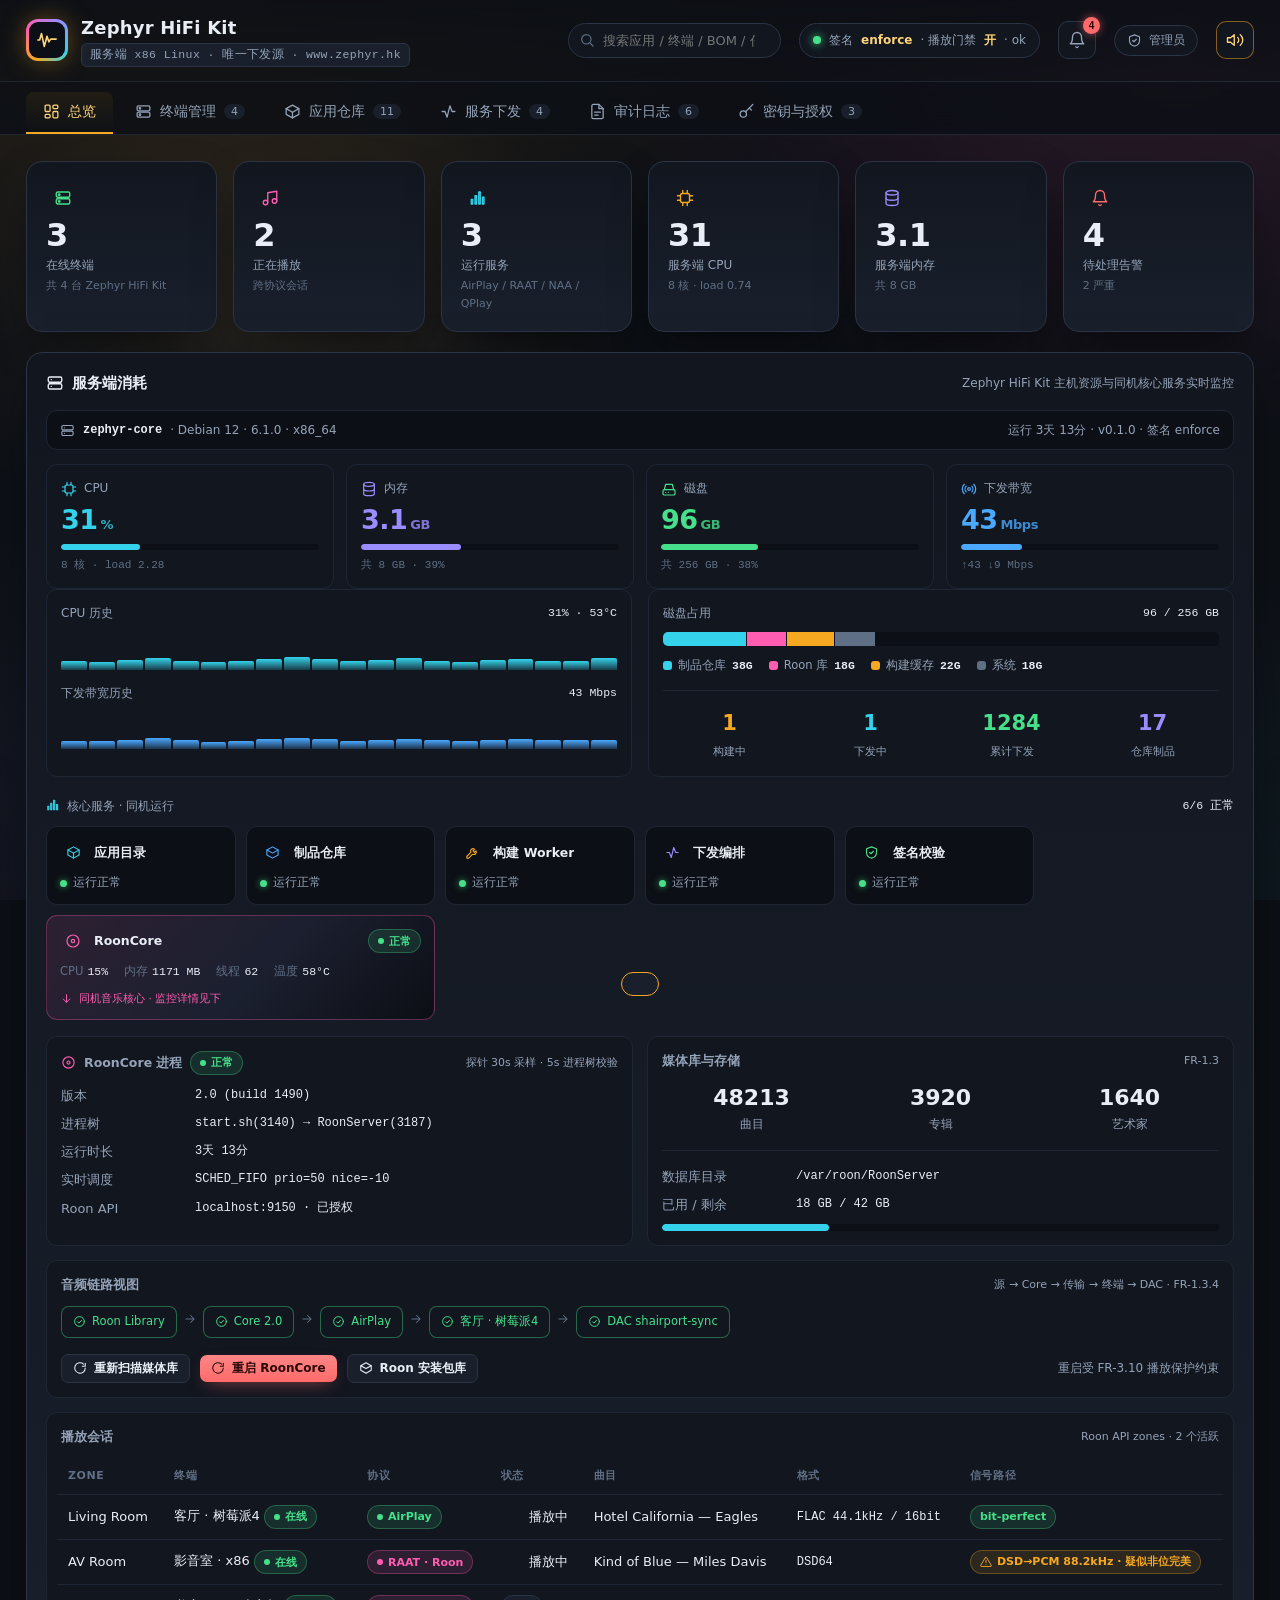
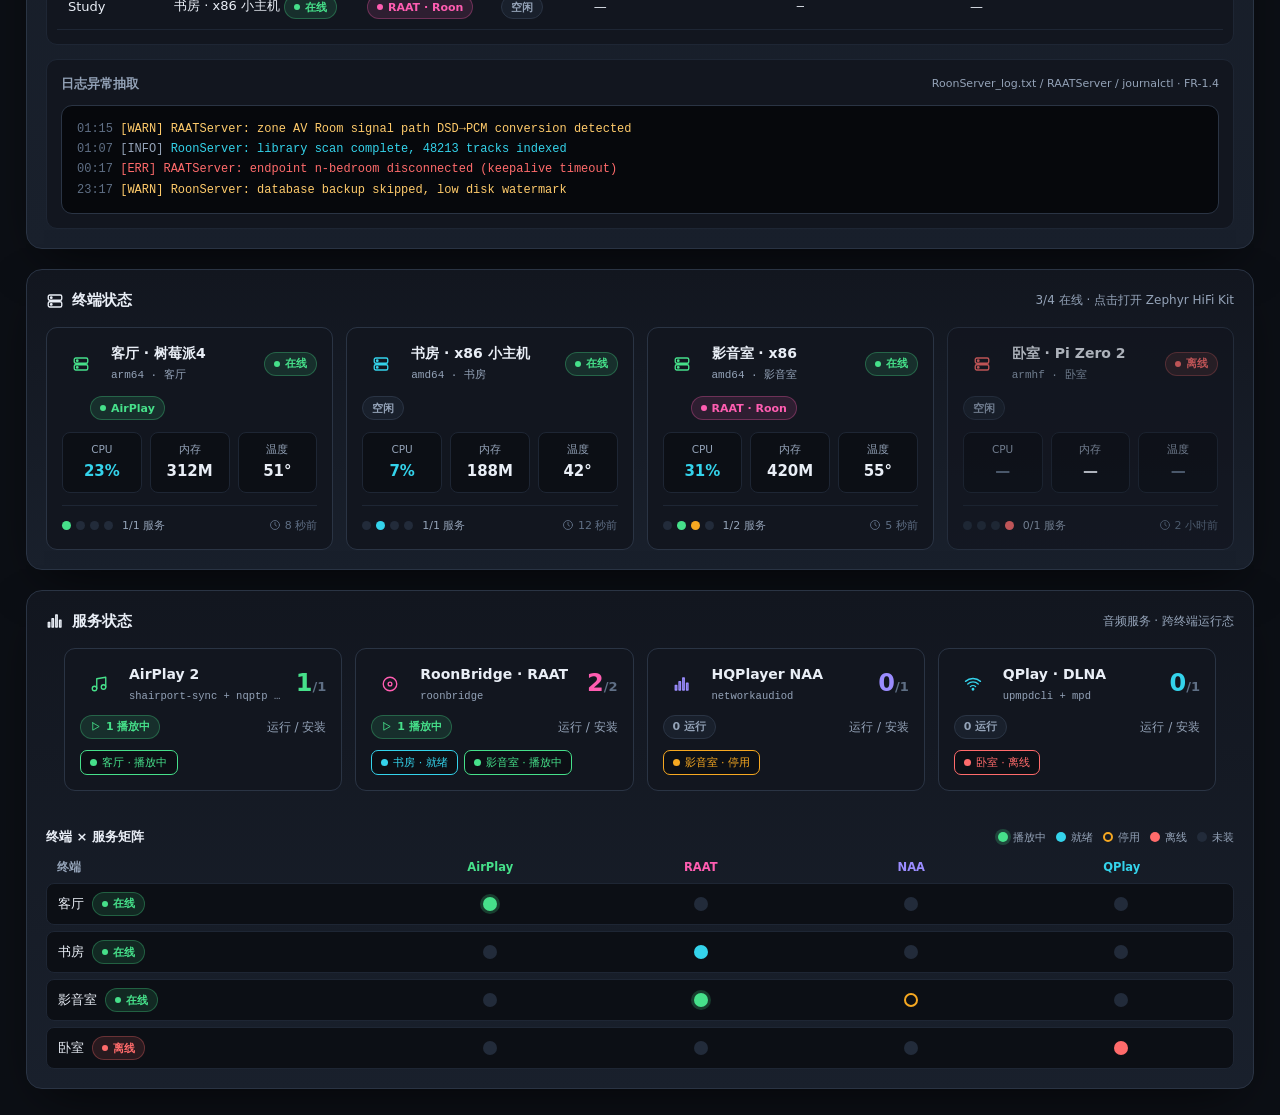
==== commit 05061d70: "feat(brand): rename the product to Zephyr HiFi Kit Display name Zephyr Music Player -> Zephyr HiFi K" ====
--- a/prototype/index.html
+++ b/prototype/index.html
@@ -3,7 +3,7 @@
 <head>
 <meta charset="utf-8">
 <meta name="viewport" content="width=device-width, initial-scale=1">
-<title>Zephyr Music Server · 家庭音乐服务器管控平台</title>
+<title>Zephyr HiFi Kit · 家庭音乐服务器管控平台</title>
 <style>
 /* ============================ design system ============================ */
 :root{
@@ -769,7 +769,7 @@
   <div class="brand">
     <div class="mark" id="mark"></div>
     <div>
-      <h1>Zephyr Music Server</h1>
+      <h1>Zephyr HiFi Kit</h1>
       <p class="tag">服务端 x86 Linux · 唯一下发源 · www.zephyr.hk</p>
     </div>
   </div>
@@ -1012,9 +1012,9 @@
   ],
   cpu_hist:[12,15,13,18,22,19,14,11,16,20,24,18,15,13,17,21,19,14,12,14]
  };
- // ---- Zephyr Music Server host consumption (服务端自身资源) ----
+ // ---- Zephyr HiFi Kit host consumption (服务端自身资源) ----
  DB.server={
-  name:'Zephyr Music Server',host:'zephyr-core',arch:'x86_64',distro:'Debian 12',kernel:'6.1.0',version:'0.1.0',
+  name:'Zephyr HiFi Kit',host:'zephyr-core',arch:'x86_64',distro:'Debian 12',kernel:'6.1.0',version:'0.1.0',
   uptime:now()-260000,signature_mode:'enforce',
   cpu:24,cpu_cores:8,cpu_model:'Intel N100 · 8 threads',
   mem_used_mb:3180,mem_total_mb:8192,
@@ -1047,13 +1047,13 @@
  ];
  // ---- GPG keys (NFR-S2 / FR-3.11.8) ----
  DB.keys=[
-  {id:'key-sign',fingerprint:'A1B2 C3D4 E5F6 7890 ABCD EF12 3456 7890 DEAD BEEF',name:'Zephyr Signing 2026',email:'services@zephyr.hk',type:'public',algo:'ed25519',created:now()-6e5,expires:now()+3e7,role:'制品签名信任根 · 内置到所有 Zephyr Music Player',distributed:['n-livingroom','n-study','n-avroom'],status:'active'},
+  {id:'key-sign',fingerprint:'A1B2 C3D4 E5F6 7890 ABCD EF12 3456 7890 DEAD BEEF',name:'Zephyr Signing 2026',email:'services@zephyr.hk',type:'public',algo:'ed25519',created:now()-6e5,expires:now()+3e7,role:'制品签名信任根 · 内置到所有 Zephyr HiFi Kit',distributed:['n-livingroom','n-study','n-avroom'],status:'active'},
   {id:'key-sub',fingerprint:'9F8E 7D6C 5B4A 3928 1706 F5E4 D3C2 B1A0 9876 5432',name:'Zephyr Signing Subkey',email:'services@zephyr.hk',type:'subkey',algo:'ed25519',created:now()-6e5,expires:now()+1.5e7,role:'服务端持有的签名子密钥（主密钥离线）',distributed:[],status:'active'},
   {id:'key-old',fingerprint:'1234 5678 9ABC DEF0 1234 5678 9ABC DEF0 1234 5678',name:'Zephyr Signing 2025',email:'services@zephyr.hk',type:'public',algo:'rsa4096',created:now()-3e7,expires:now()-1e6,role:'已过期旧公钥',distributed:['n-bedroom'],status:'expired'}
  ];
  // ---- service license / authorization (官方签发 · www.zephyr.hk) ----
  DB.license={
-  product:'Zephyr Music Server',edition:'Studio',channel:'stable',
+  product:'Zephyr HiFi Kit',edition:'Studio',channel:'stable',
   license_key:'ZMS-7Q4K-9XRT-2MPL-6VBN',
   status:'activated',
   account:'services@zephyr.hk',domain:'www.zephyr.hk',org:'Zephyr Audio',
@@ -1508,7 +1508,7 @@
  const pt=(ic,t,h)=>`<div class="panel-title"><span style="display:flex;align-items:center;gap:8px">${icon(ic,18)} ${t}</span><span class="hint">${h}</span></div>`;
  $('#view').innerHTML=`
  <div class="grid stats">
-  ${stat('k-online',k.online,'在线终端','nodes','var(--green)','共 '+k.total+' 台 Zephyr Music Player')}
+  ${stat('k-online',k.online,'在线终端','nodes','var(--green)','共 '+k.total+' 台 Zephyr HiFi Kit')}
   ${stat('k-playing',k.playing,'正在播放','music','var(--magenta)','跨协议会话')}
   ${stat('k-running',k.running,'运行服务','signal','var(--cyan)','AirPlay / RAAT / NAA / QPlay')}
   ${stat('k-cpu',k.cpu,'服务端 CPU','chip','var(--amber)','8 核 · load '+k.load)}
@@ -1516,12 +1516,12 @@
   ${stat('k-alerts',k.alerts,'待处理告警','bell',k.crit?'var(--red)':'var(--green)',k.crit+' 严重')}
  </div>
  <div class="card srv-core-card enter section" style="--i:6">
-  ${pt('server','服务端消耗','Zephyr Music Server 主机资源与同机核心服务实时监控')}
+  ${pt('server','服务端消耗','Zephyr HiFi Kit 主机资源与同机核心服务实时监控')}
   <div id="srv-panel">${serverPanelHTML()}</div>
   <div id="roon-panel">${roonPanelHTML()}</div>
  </div>
  <div class="card enter section" style="--i:7">
-  ${pt('nodes','终端状态',k.online+'/'+k.total+' 在线 · 点击打开 Zephyr Music Player')}
+  ${pt('nodes','终端状态',k.online+'/'+k.total+' 在线 · 点击打开 Zephyr HiFi Kit')}
   <div id="term-grid" class="term-grid">${termCardsHTML()}</div>
  </div>
  <div class="card enter" style="--i:8">
@@ -1563,7 +1563,7 @@
    <button class="btn ghost sm" data-act="node-cfg" data-id="${n.node_id}" title="别名 / 期望 BOM / DAC 仲裁 / 播放保护 / 授权与注销">${icon('config',14)}配置</button>
    <button class="btn ghost sm" data-act="os-open" data-id="${n.node_id}" title="系统更新（apt）">${icon('osupdate',14)}系统更新${pc?`<span class="act-badge">${pc}</span>`:rb?`<span class="act-badge rb" title="待重启">${icon('reboot',10)}</span>`:''}</button>
    <button class="btn ghost sm" data-act="net-open" data-id="${n.node_id}" title="网络诊断（mDNS / SSDP / 多播）">${icon('network',14)}网络诊断</button>
-   <button class="btn ghost sm" data-act="term" data-id="${n.node_id}" title="打开 Zephyr Music Player 本地控制台，控制该主机">${icon('terminal',14)}终端界面</button>
+   <button class="btn ghost sm" data-act="term" data-id="${n.node_id}" title="打开 Zephyr HiFi Kit 本地控制台，控制该主机">${icon('terminal',14)}终端界面</button>
   </div></td></tr>`;}).join('');
  $('#view').innerHTML=`
  <div class="ws-head"><div class="panel-title">${icon('nodes',18)} 终端管理 <span class="hint">节点注册 · 系统更新 · 网络诊断 · 终端全生命周期</span></div>
@@ -1600,7 +1600,7 @@
  const groups=[...new Set(DB.nodes.map(n=>n.group).filter(Boolean))];
  if(w.step===1){
   body=`${wizSteps(1)}
-   <div class="banner info">${icon('nodes',18)}<span><b>接入一台新的 Zephyr Music Player</b> · 先登记房间与架构，服务端签发一次性令牌，终端持令牌自动注册（FR-4.1）。</span></div>
+   <div class="banner info">${icon('nodes',18)}<span><b>接入一台新的 Zephyr HiFi Kit</b> · 先登记房间与架构，服务端签发一次性令牌，终端持令牌自动注册（FR-4.1）。</span></div>
    <label class="field"><span>终端别名 <b style="color:var(--red)">*</b></span><input id="wz-alias" maxlength="40" placeholder="例如：客厅 · 树莓派4" value="${esc(w.alias)}"><div class="hint" style="margin-top:5px">家人能看懂的名字，建议「房间 · 设备」。</div></label>
    <div class="row">
     <label class="field"><span>房间分组</span><input id="wz-group" list="wz-groups" maxlength="24" placeholder="客厅" value="${esc(w.group)}"><datalist id="wz-groups">${groups.map(g=>`<option value="${esc(g)}">`).join('')}</datalist></label>
@@ -1636,7 +1636,7 @@
    <div class="node-ops">
     <button class="node-op" data-act="wiz-auth"><span class="no-ic" style="background:#9b8cff22;color:#9b8cff">${icon('shield',19)}</span><span class="no-tx"><span class="no-tt">授权终端${n.authorized?'<span class="badge ok">已授权</span>':''}</span><span class="no-ds">${n.authorized?'已占用 1 个席位，可接收服务下发':licOk?`占用 1 个授权席位（${used}/${L.seats}），下发前必须授权`:'服务许可证未激活，请先前往「密钥与授权」'}</span></span><span class="no-ar">${icon('arrowRight',16)}</span></button>
     <button class="node-op primary" data-act="wiz-cfg"><span class="no-ic" style="background:#46e08a22;color:#46e08a">${icon('config',19)}</span><span class="no-tx"><span class="no-tt">配置期望态</span><span class="no-ds">指定房间 BOM、DAC 仲裁与播放保护，随后一键下发</span></span><span class="no-ar">${icon('arrowRight',16)}</span></button>
-    <button class="node-op" data-act="wiz-term"><span class="no-ic" style="background:#34d3eb22;color:#34d3eb">${icon('terminal',19)}</span><span class="no-tx"><span class="no-tt">打开控制台</span><span class="no-ds">进入 Zephyr Music Player 本地界面查看该主机</span></span><span class="no-ar">${icon('arrowRight',16)}</span></button>
+    <button class="node-op" data-act="wiz-term"><span class="no-ic" style="background:#34d3eb22;color:#34d3eb">${icon('terminal',19)}</span><span class="no-tx"><span class="no-tt">打开控制台</span><span class="no-ds">进入 Zephyr HiFi Kit 本地界面查看该主机</span></span><span class="no-ar">${icon('arrowRight',16)}</span></button>
    </div>`;
   foot=`<button class="btn ghost" data-act="close-modal">稍后再说</button><button class="btn" data-act="wiz-cfg">${icon('config',16)}配置期望态</button>`;
  }
@@ -1817,7 +1817,7 @@
   <div class="section">${dacViz(n)}</div>
   <div class="panel-title">已安装应用 <span class="hint">${apps.length} 个</span></div>
   <div class="table-scroll"><table><thead><tr><th>应用</th><th>版本</th><th>启用</th><th>单元</th></tr></thead><tbody>${appRows}</tbody></table></div>`,
-  `<button class="btn ghost" data-act="close-drawer">关闭</button><button class="btn" data-act="term" data-id="${n.node_id}" title="打开 Zephyr Music Player 本地控制台，控制该主机的播放 / 服务 / 电源">${icon('terminal',16)}控制该主机</button>`);
+  `<button class="btn ghost" data-act="close-drawer">关闭</button><button class="btn" data-act="term" data-id="${n.node_id}" title="打开 Zephyr HiFi Kit 本地控制台，控制该主机的播放 / 服务 / 电源">${icon('terminal',16)}控制该主机</button>`);
 }
 function nodeOps(n){
  const o=DB.osupdates[n.node_id]||{packages:[]};const pc=o.packages.length;const rb=o.reboot_required;
@@ -1829,7 +1829,7 @@
  return `<div class="node-ops">
   ${op('os-open','osupdate','#f6a821',`系统更新${badge}`,'查看可升级系统包，远程触发 apt 升级')}
   ${op('net-open','network','#34d3eb','网络诊断','mDNS / SSDP / 多播 连通性一键自检')}
-  ${op('term','terminal','#46e08a','终端界面 · 控制该主机','打开 Zephyr Music Player 本地控制台，管理播放 / 服务 / 电源',' primary')}
+  ${op('term','terminal','#46e08a','终端界面 · 控制该主机','打开 Zephyr HiFi Kit 本地控制台，管理播放 / 服务 / 电源',' primary')}
   ${op('node-cfg','config','#9b8cff','终端配置','别名 / 房间 · 期望 BOM · DAC 仲裁 · 播放保护 · 授权与注销')}
  </div>`;
 }
@@ -1853,10 +1853,10 @@
     :`<button class="btn sm" data-act="svc-install" data-node="${id}" data-app="${a.app_id}">${icon('download',14)}安装</button>`}
    </div></div>`;
  }).join('');
- modalWide(`Zephyr Music Player · ${esc(n.alias)}`,`
+ modalWide(`Zephyr HiFi Kit · ${esc(n.alias)}`,`
   <div class="term">
    <div class="term-head"><div class="ti">${icon('terminal',21)}</div>
-    <div><h4>${esc(n.alias)}</h4><div class="ts">Zephyr Music Player · ${esc(n.arch)} · ${esc(n.distro)} · ${statusBadge(n.status)} ${n.playing?'· 播放中 '+esc(n.active_proto):'· 空闲'}</div></div>
+    <div><h4>${esc(n.alias)}</h4><div class="ts">Zephyr HiFi Kit · ${esc(n.arch)} · ${esc(n.distro)} · ${statusBadge(n.status)} ${n.playing?'· 播放中 '+esc(n.active_proto):'· 空闲'}</div></div>
     <div class="term-power"><button class="btn ghost sm" data-act="power" data-node="${id}" data-op="reboot">${icon('reboot',14)}重启</button>
     <button class="btn danger sm" data-act="power" data-node="${id}" data-op="shutdown">${icon('power',14)}关机</button></div></div>
    <div class="gauges">
@@ -1868,7 +1868,7 @@
   </div>
   <div class="panel-title" style="margin:16px 0 10px">DAC 声卡占用</div>
   ${dacViz(n)}
-  <div class="hint" style="margin-top:14px">Zephyr Music Player 本地控制台：访问终端 IP 即可启用/停用/安装/卸载服务端下发的音频服务，查看性能，关机/重启。所有操作实时同步到服务端期望态。</div>`,
+  <div class="hint" style="margin-top:14px">Zephyr HiFi Kit 本地控制台：访问终端 IP 即可启用/停用/安装/卸载服务端下发的音频服务，查看性能，关机/重启。所有操作实时同步到服务端期望态。</div>`,
   `<button class="btn ghost" data-act="close-modal">关闭</button>`);
 }
 async function svcToggle(nodeId,appId){const n=DB.nodes.find(n=>n.node_id===nodeId);const a=n.apps.find(x=>x.app_id===appId);if(!a)return;a.enabled=!a.enabled;Sound.toggle(a.enabled);toast(`${appId} 已${a.enabled?'启用':'停用'}`,'ok');openTerminal(nodeId);if(state.view==='nodes')viewNodes();}
@@ -2921,7 +2921,7 @@
 
  <div class="section">
   <div class="panel-title">${icon('key',18)} 签名信任根 <span class="hint">NFR-S2 / FR-3.11.8 · 制品验签 · enforce 拒未签名</span></div>
-  <div class="banner warn">${icon('lock',18)}<span>GPG <b>主私钥离线保管</b>，服务端只持有签名子密钥；公钥内置到所有 Zephyr Music Player 作为唯一信任根。<b>未签名 / 验签失败一律拒绝安装</b>。</span></div>
+  <div class="banner warn">${icon('lock',18)}<span>GPG <b>主私钥离线保管</b>，服务端只持有签名子密钥；公钥内置到所有 Zephyr HiFi Kit 作为唯一信任根。<b>未签名 / 验签失败一律拒绝安装</b>。</span></div>
   <div class="grid stats">
    ${miniStat(keys.length,'密钥总数','key','var(--gold)')}
    ${miniStat(signed,'已签名制品','shield','var(--green)')}
@@ -2966,7 +2966,7 @@
   <label class="field"><span>算法</span><select id="kf-algo"><option>ed25519</option><option>rsa4096</option><option>rsa2048</option></select></label></div>
   <label class="field"><span>指纹（40 位十六进制，可含空格）</span><input id="kf-fp" placeholder="A1B2 C3D4 …"></label>
   <label class="field"><span>或粘贴 armored 公钥（-----BEGIN PGP PUBLIC KEY-----）</span><textarea id="kf-armored" placeholder="-----BEGIN PGP PUBLIC KEY BLOCK-----"></textarea></label>
-  <div class="hint">导入后需分发到所有 Zephyr Music Player，作为验签信任根。私钥永不上传服务端。官方签名身份：services@zephyr.hk（www.zephyr.hk）。</div>
+  <div class="hint">导入后需分发到所有 Zephyr HiFi Kit，作为验签信任根。私钥永不上传服务端。官方签名身份：services@zephyr.hk（www.zephyr.hk）。</div>
   <div class="field-err" id="kf-err"></div>`,
   `<button class="btn ghost" data-act="close-modal">取消</button><button class="btn" data-act="key-submit">${icon('key',16)}导入</button>`);
 }
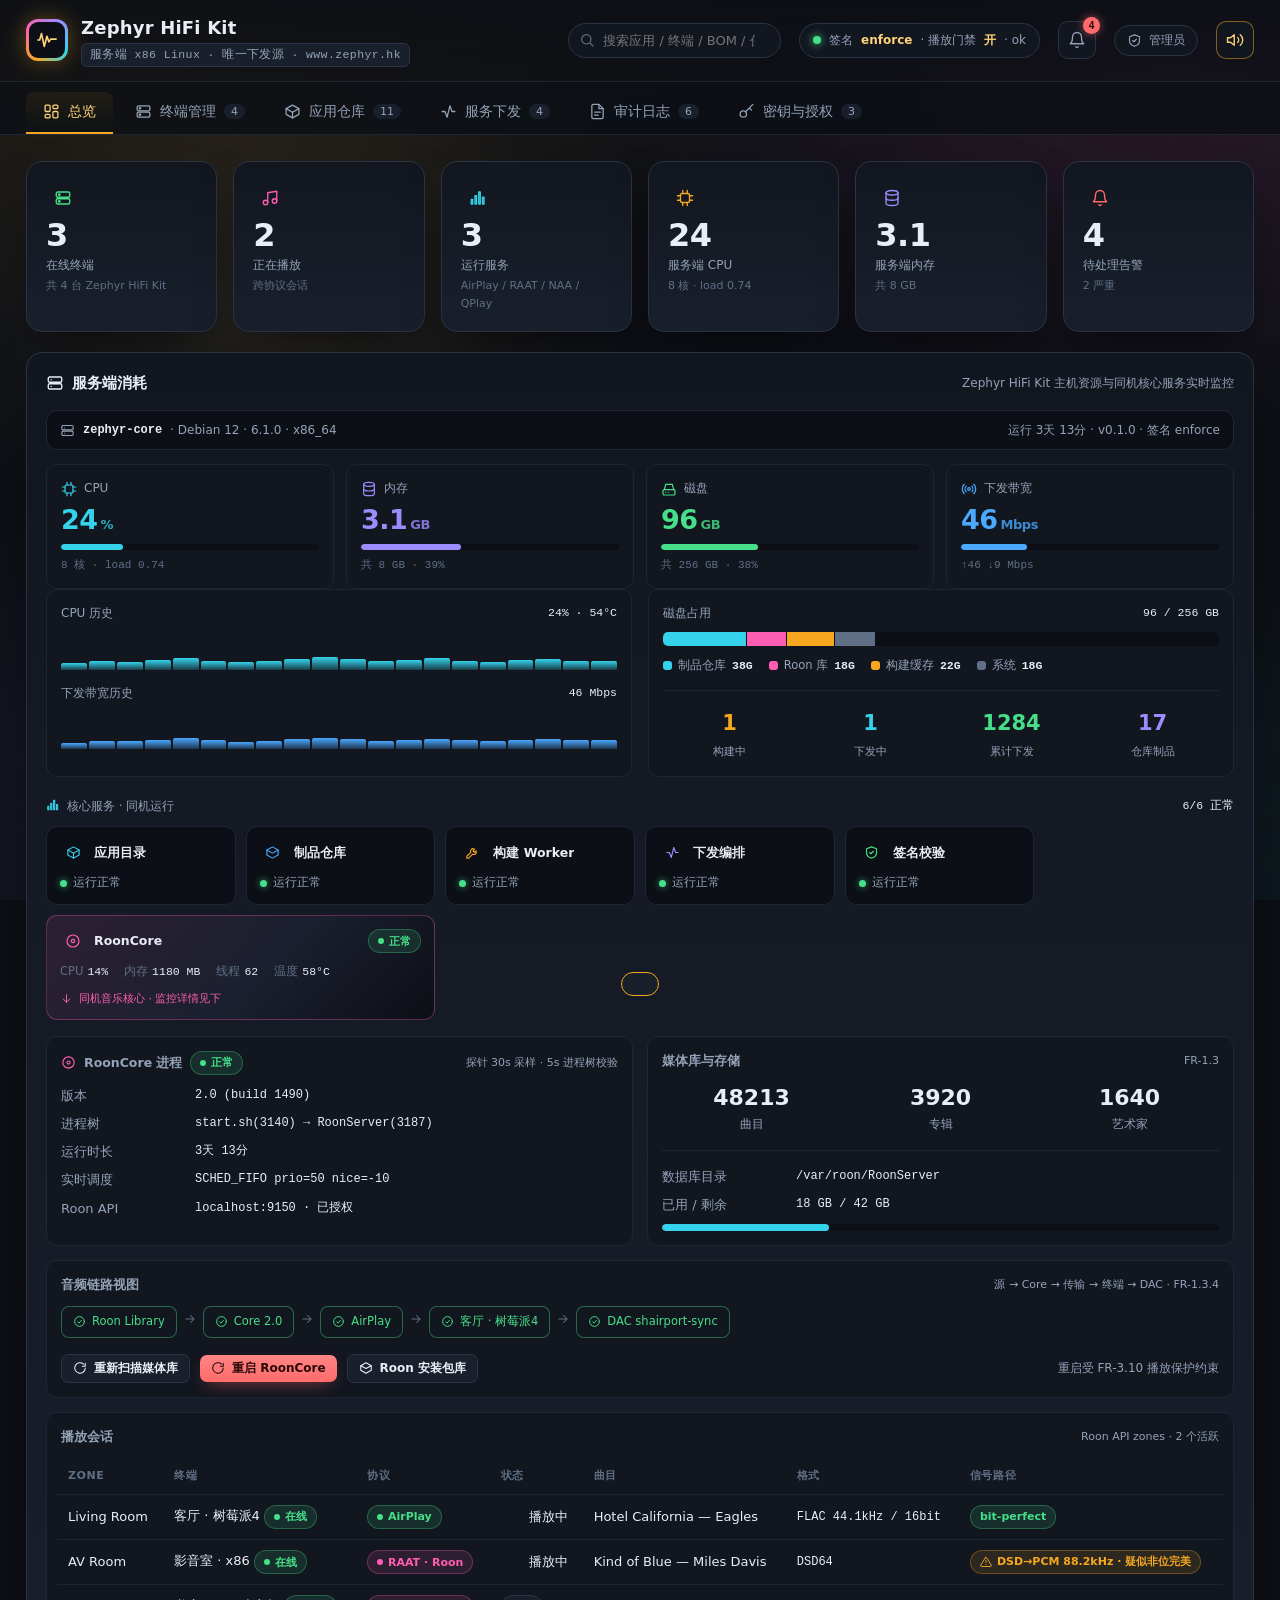
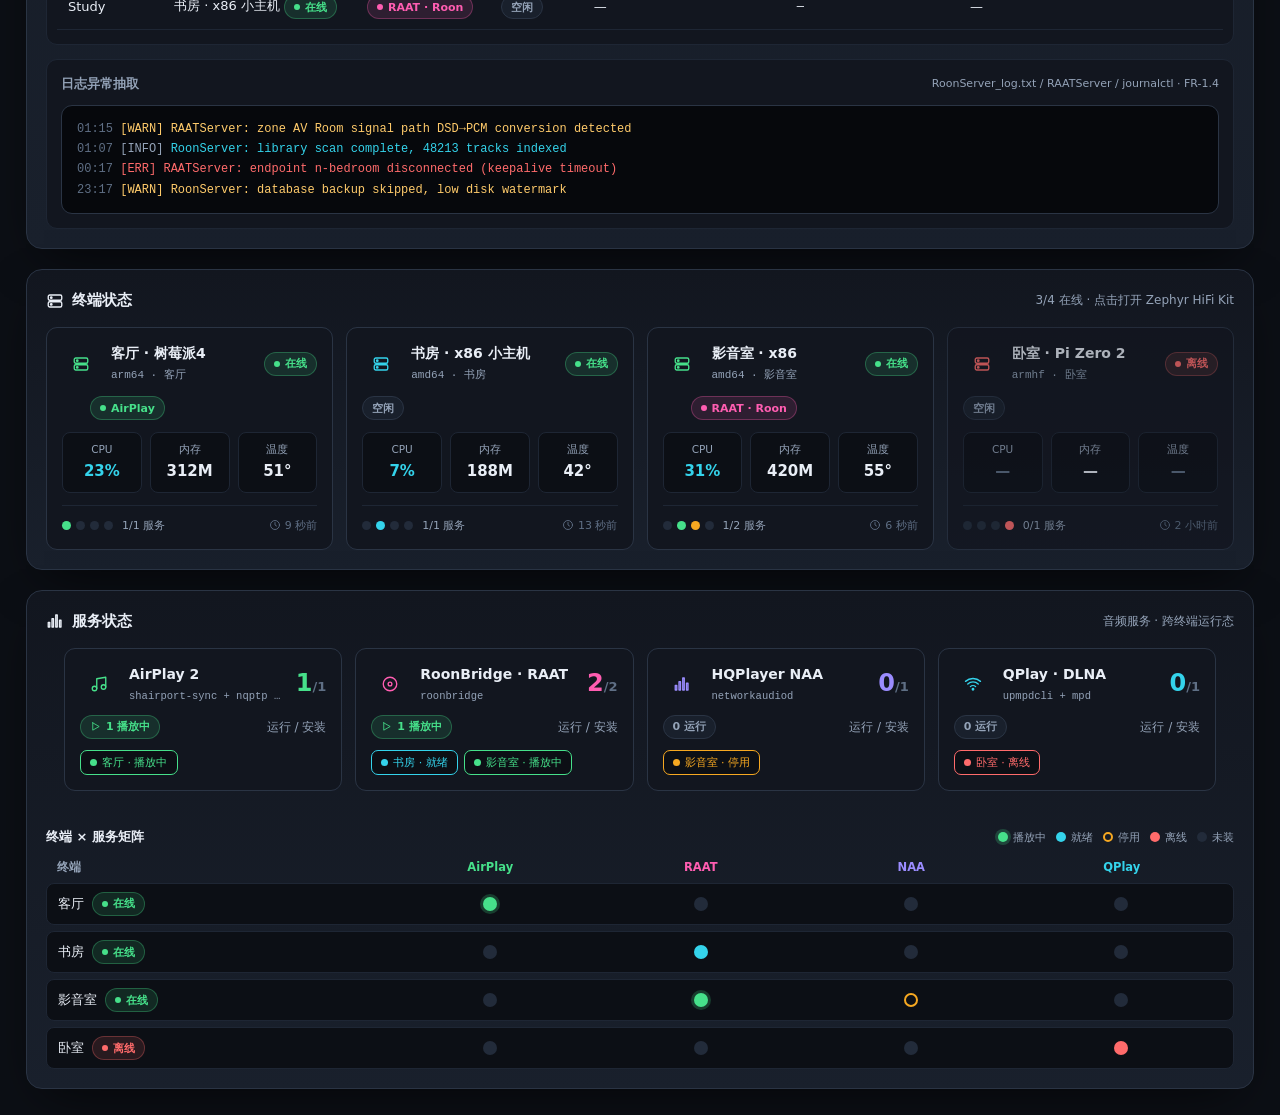
==== commit 39b68022: "feat(release): prepare Zephyr HiFi Kit 0.50 with Windows support Unify branding, server/terminal pac" ====
--- a/prototype/index.html
+++ b/prototype/index.html
@@ -3,7 +3,7 @@
 <head>
 <meta charset="utf-8">
 <meta name="viewport" content="width=device-width, initial-scale=1">
-<title>Zephyr HiFi Kit · 家庭音乐服务器管控平台</title>
+<title>Zephyr HiFi Kit · 和风HiFi音乐播放套件</title>
 <style>
 /* ============================ design system ============================ */
 :root{
@@ -1056,13 +1056,13 @@
   product:'Zephyr HiFi Kit',edition:'Studio',channel:'stable',
   license_key:'ZMS-7Q4K-9XRT-2MPL-6VBN',
   status:'activated',
-  account:'services@zephyr.hk',domain:'www.zephyr.hk',org:'Zephyr Audio',
+  account:'services@zephyr.hk',domain:'www.zephyr.hk',org:'Zephyr HiFi Kit',
   seats:6,
   issued_at:now()-6e5,activated_at:now()-5.9e5,expires_at:now()+2.6e7,support_until:now()+2.6e7,
   fingerprint:hex(8).toUpperCase().match(/.{1,4}/g).join(' '),
   history:[
    {at:now()-5.9e5,action:'激活',detail:'实例绑定 · Studio 版 · 6 席位'},
-   {at:now()-6e5,action:'签发',detail:'Zephyr 官方签发 · www.zephyr.hk'}
+   {at:now()-6e5,action:'签发',detail:'Zephyr HiFi Kit 官方签发 · www.zephyr.hk'}
   ]
  };
  // ---- OS updates (apt) ----
@@ -2868,7 +2868,7 @@
  <div class="banner info">${icon('shield',18)}<span><b>授权中心</b> · 服务许可证决定本服务端能否下发；每个终端占用一个<b>授权席位</b>；制品由<b>官方签名信任根</b>验签（NFR-S2）。官方域名 <b>www.zephyr.hk</b> · 官方邮箱 <b>services@zephyr.hk</b></span></div>
 
  <div class="section">
-  <div class="panel-title">${icon('shield',18)} 服务授权 <span class="hint">Zephyr 官方签发 · 绑定本服务端实例</span></div>
+  <div class="panel-title">${icon('shield',18)} 服务授权 <span class="hint">Zephyr HiFi Kit 官方签发 · 绑定本服务端实例</span></div>
   <div class="card lic-card enter">
    <div class="lic-main">
     <div class="lic-seal ${st.cls}">${icon(st.ic,30)}</div>
@@ -2935,7 +2935,7 @@
 }
 function licActivateForm(){const L=DB.license;
  modal('激活服务许可证',`
-  <div class="hint" style="margin-bottom:12px;display:flex;align-items:center;gap:6px">${icon('info',14)} 输入 Zephyr 官方（www.zephyr.hk）签发的许可证密钥，绑定本服务端实例，激活后获得 ${L.seats} 个终端授权席位。</div>
+  <div class="hint" style="margin-bottom:12px;display:flex;align-items:center;gap:6px">${icon('info',14)} 输入 Zephyr HiFi Kit 官方（www.zephyr.hk）签发的许可证密钥，绑定本服务端实例，激活后获得 ${L.seats} 个终端授权席位。</div>
   <label class="field"><span>许可证密钥</span><input id="lf-key" placeholder="ZMS-XXXX-XXXX-XXXX-XXXX" value="${esc(L.status==='unbound'?'':L.license_key)}"></label>
   <label class="field"><span>授权账户邮箱</span><input id="lf-account" placeholder="services@zephyr.hk" value="${esc(L.account)}"></label>
   <div class="hint">密钥格式：ZMS-XXXX-XXXX-XXXX-XXXX（16 位字母数字）。授权账户用于接收续期与官方通知。</div>
@@ -2954,7 +2954,7 @@
  confirmDlg('解绑本实例','解绑后本服务端许可证状态变为<b>未激活</b>，<b>所有终端授权将被撤销</b>，下发任务将被拒绝，直到重新激活。确定解绑吗？',async()=>{await api('POST','/license/unbind',{});toast('已解绑本实例 · 终端授权已全部撤销','ok');renderNav();viewKeys();},true);
 }
 function licCopy(){const L=DB.license;if(navigator.clipboard&&navigator.clipboard.writeText){navigator.clipboard.writeText(L.license_key).then(()=>toast('许可证密钥已复制','ok'),()=>toast('复制失败，请手动选择','err'));}else{toast('当前环境不支持自动复制，请手动选择密钥','info');}}
-function licExport(){const L=DB.license;const payload={product:L.product,edition:L.edition,license_key:L.license_key,status:L.status,account:L.account,domain:L.domain,org:L.org,seats:L.seats,seats_used:seatsUsed(),issued_at:L.issued_at,expires_at:L.expires_at,support_until:L.support_until,fingerprint:L.fingerprint,issuer:'Zephyr Audio · www.zephyr.hk',exported_at:now()};downloadFile('zephyr-license.lic',JSON.stringify(payload,null,2),'application/json');toast('许可证已导出 zephyr-license.lic','ok');}
+function licExport(){const L=DB.license;const payload={product:L.product,edition:L.edition,license_key:L.license_key,status:L.status,account:L.account,domain:L.domain,org:L.org,seats:L.seats,seats_used:seatsUsed(),issued_at:L.issued_at,expires_at:L.expires_at,support_until:L.support_until,fingerprint:L.fingerprint,issuer:'Zephyr HiFi Kit · www.zephyr.hk',exported_at:now()};downloadFile('zephyr-license.lic',JSON.stringify(payload,null,2),'application/json');toast('许可证已导出 zephyr-license.lic','ok');}
 async function nodeAuthorize(id){if(!guard())return;try{const n=await api('POST','/nodes/'+id+'/authorize',{});toast('已授权终端：'+n.alias+'（占用 1 席位）','ok');renderNav();viewKeys();}catch(e){toast(e.message,'err');}}
 function nodeRevoke(id){if(!guard())return;const n=DB.nodes.find(n=>n.node_id===id);if(!n)return;
  confirmDlg('撤销终端授权','撤销后 <b>'+esc(n.alias)+'</b> 将释放一个授权席位，且<b>无法接收新的服务下发</b>，直到重新授权。确定撤销吗？',async()=>{await api('POST','/nodes/'+id+'/revoke',{});toast('已撤销授权：'+n.alias,'ok');renderNav();viewKeys();},false);
